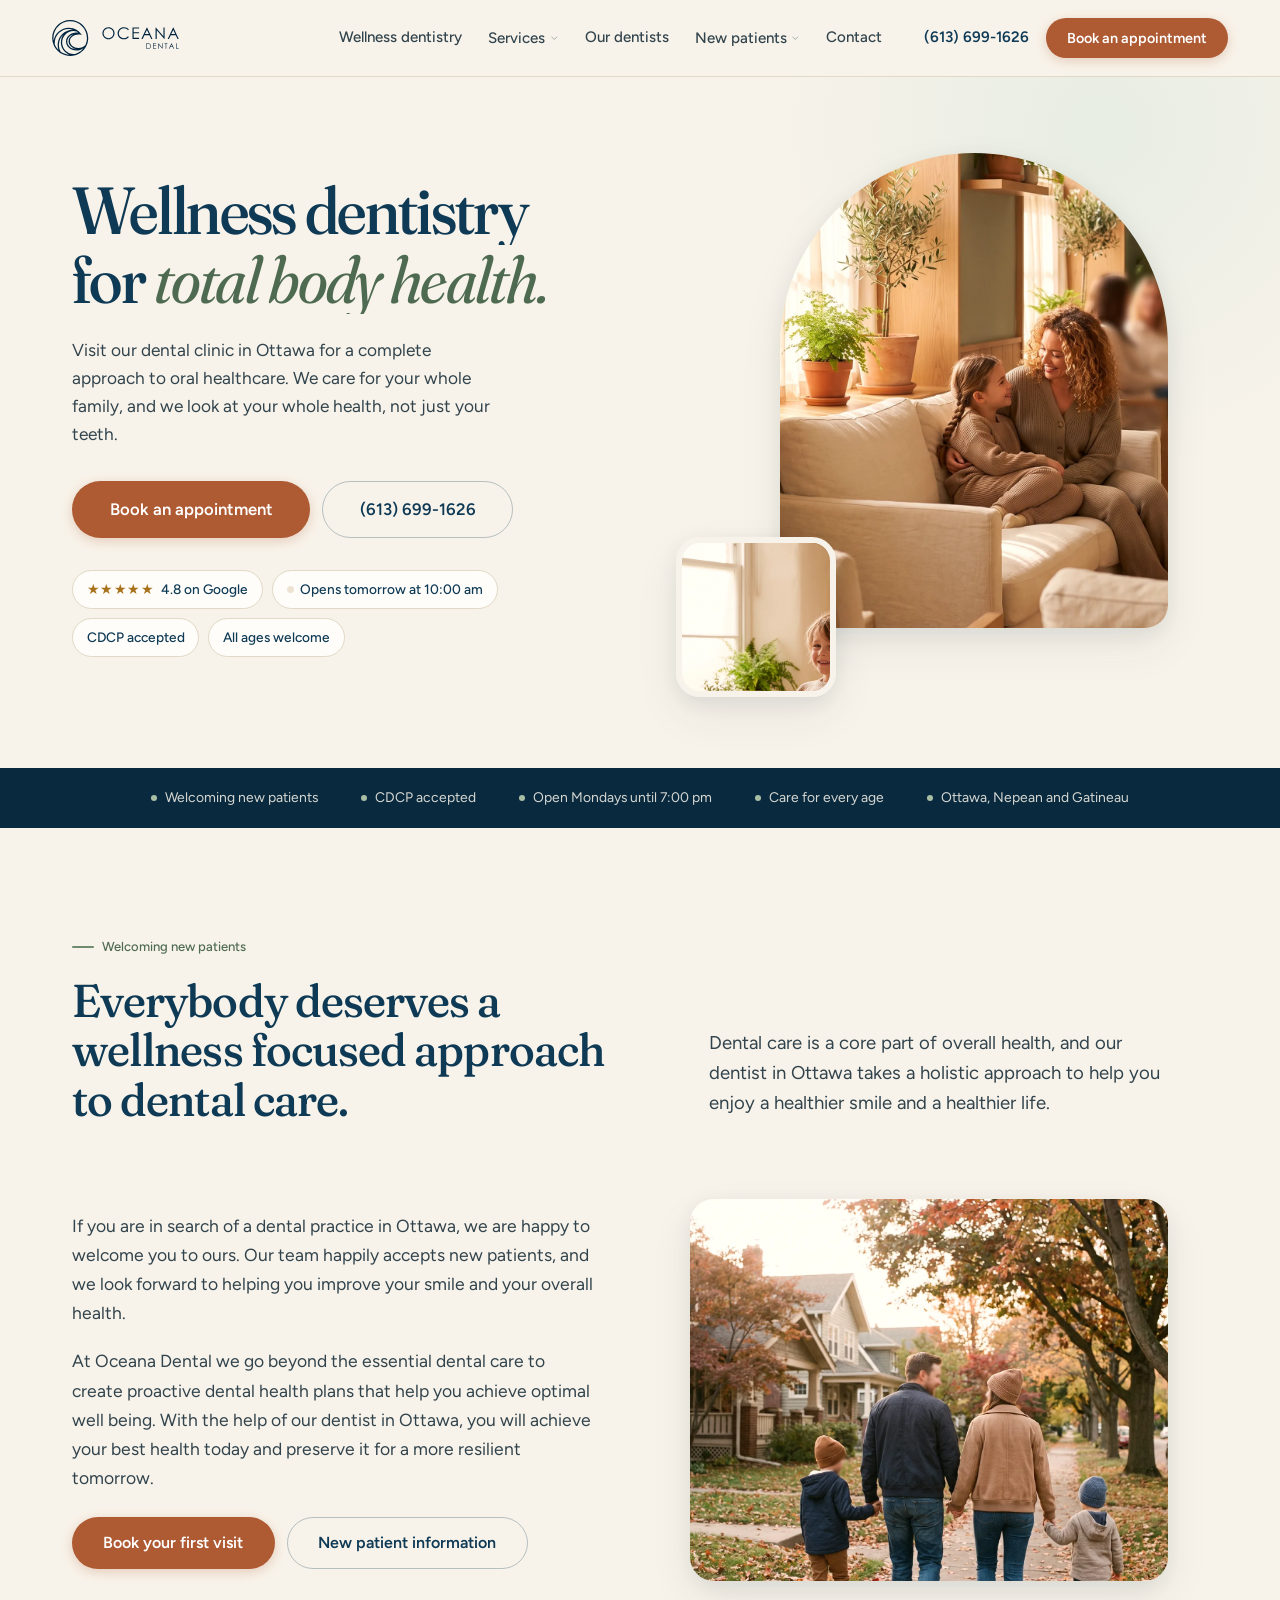
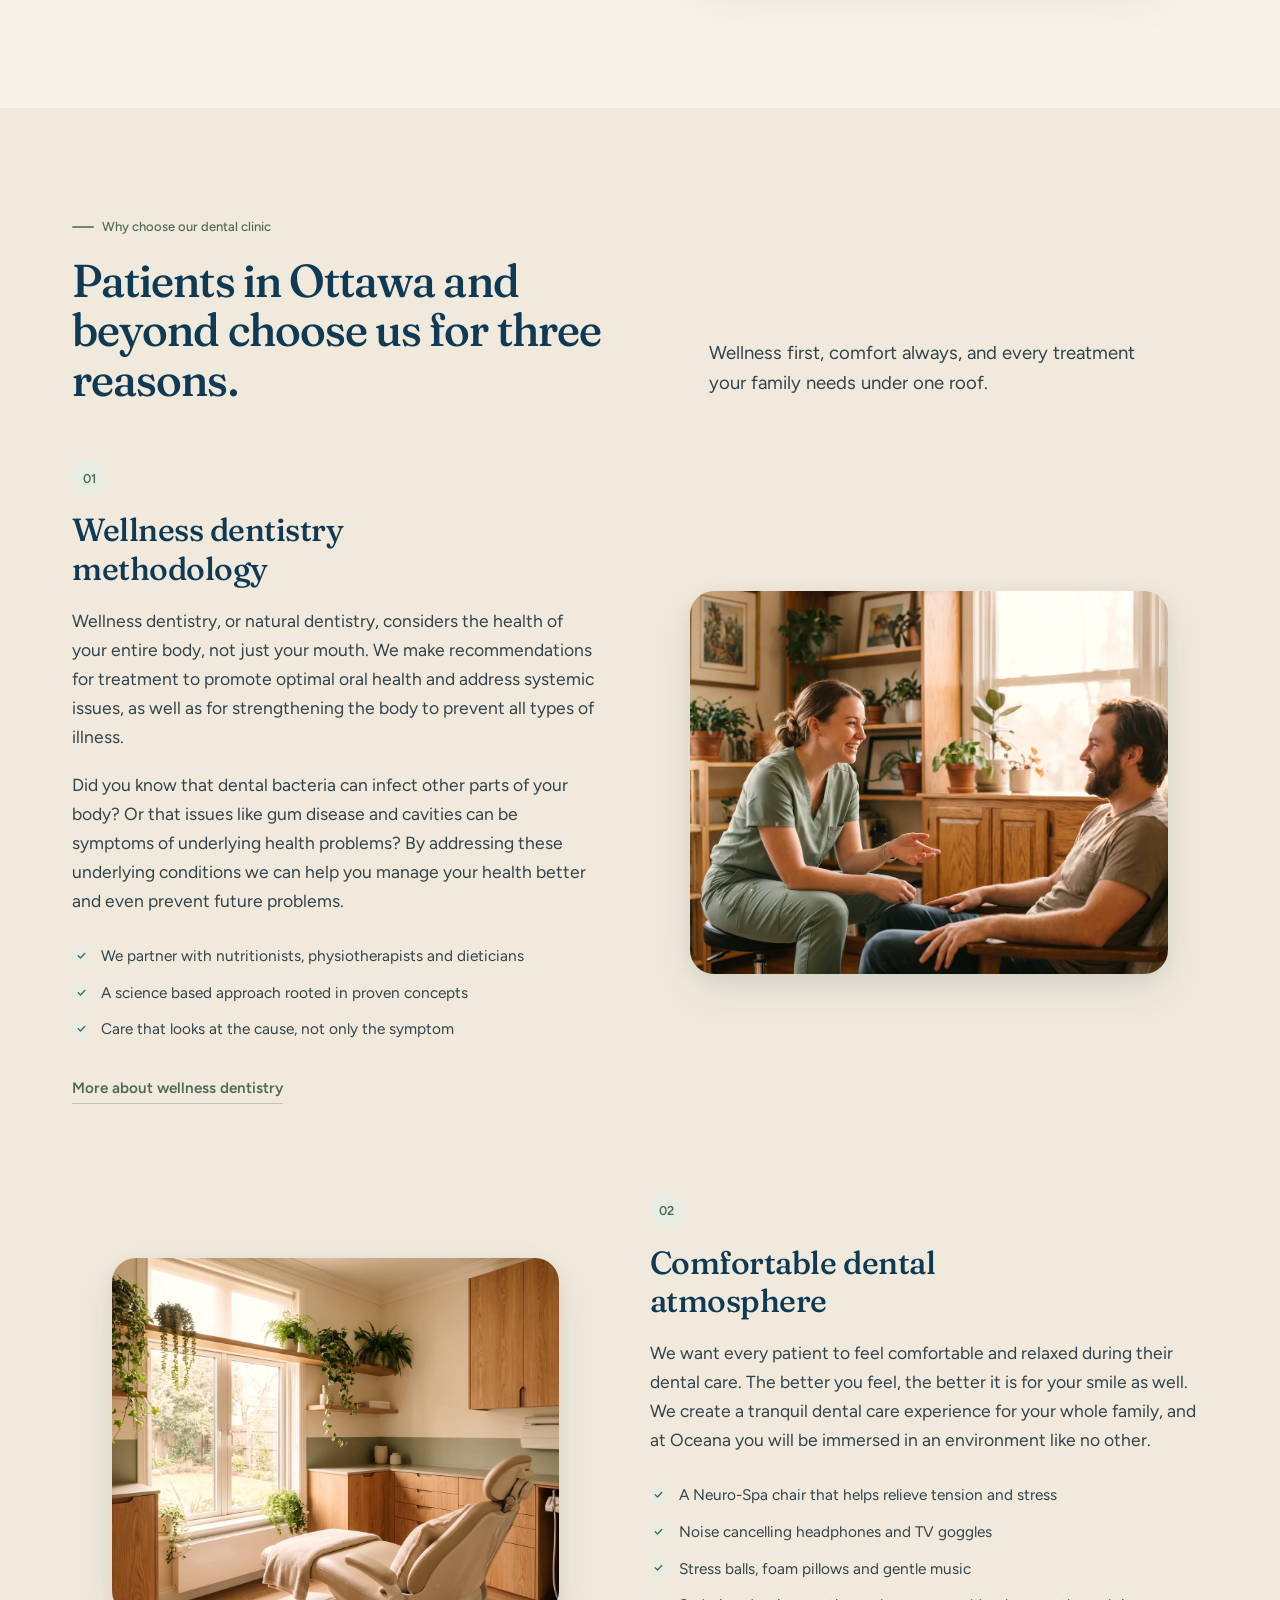
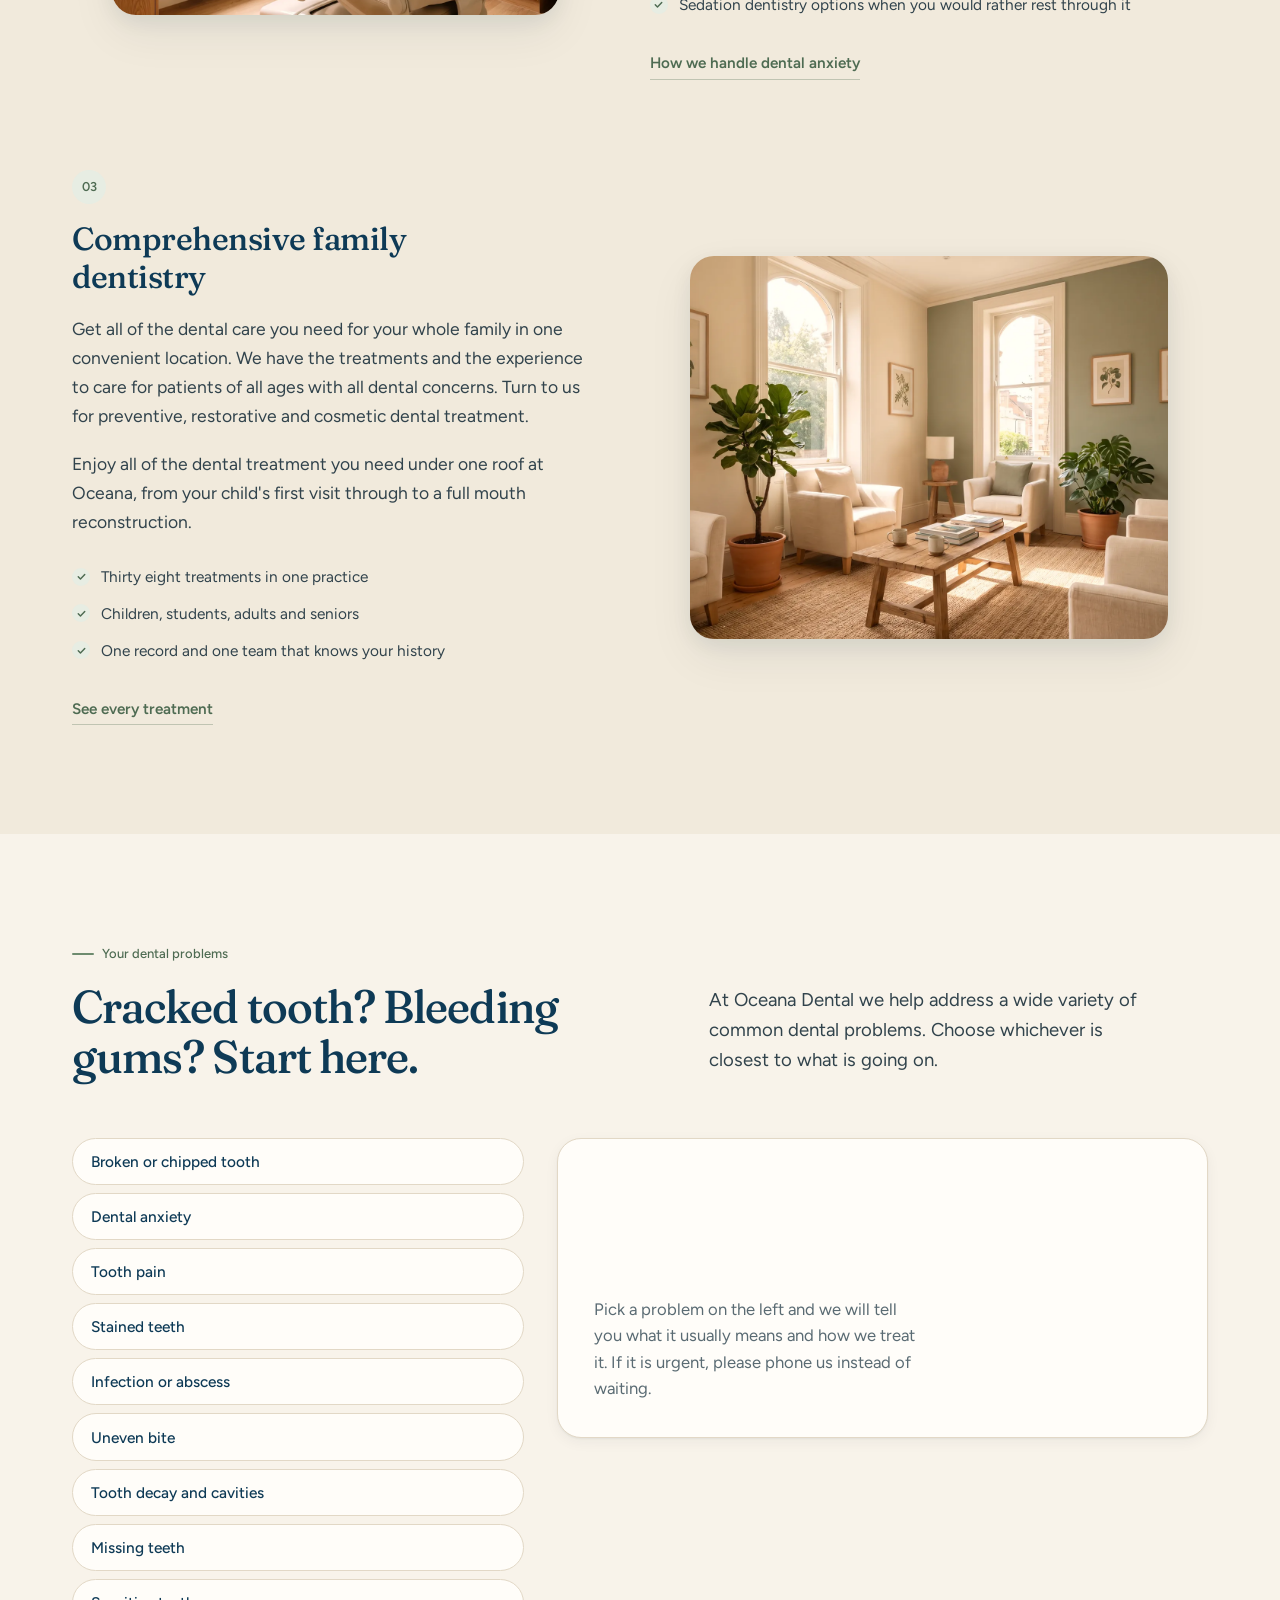
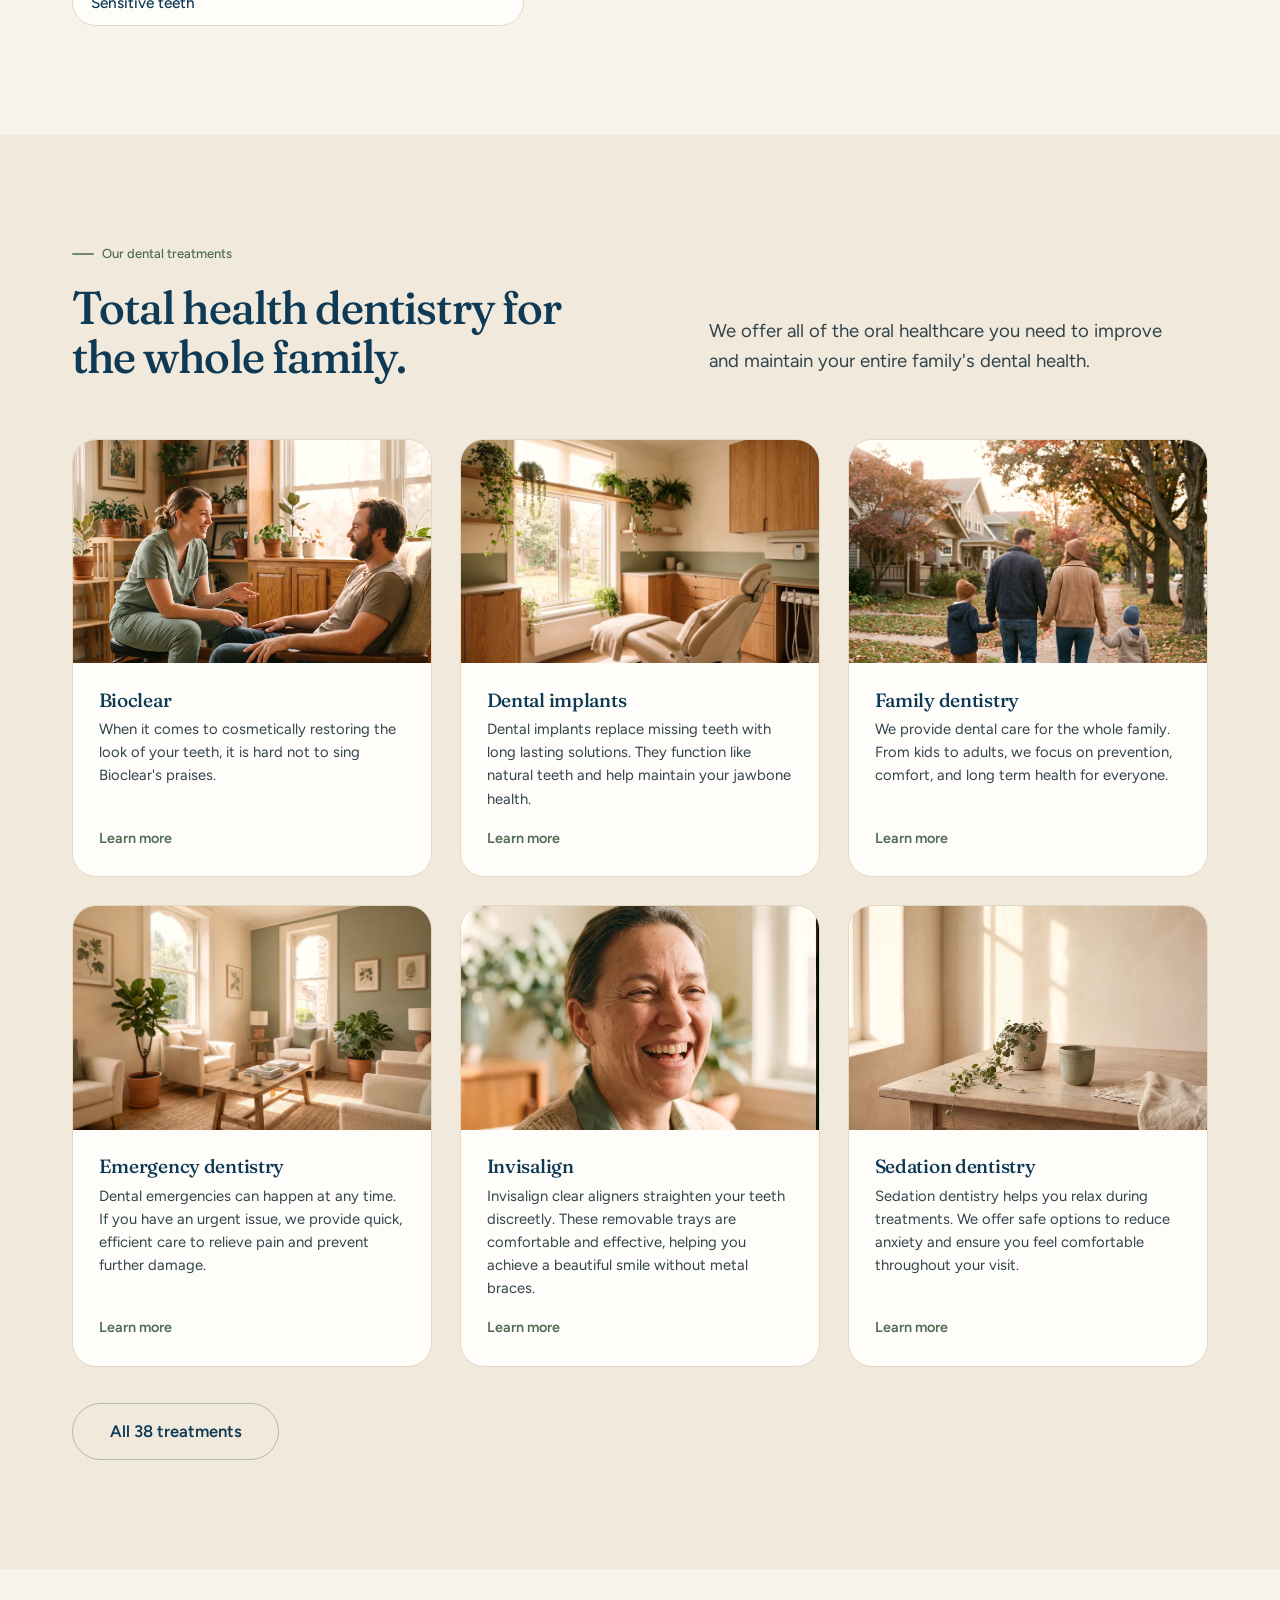
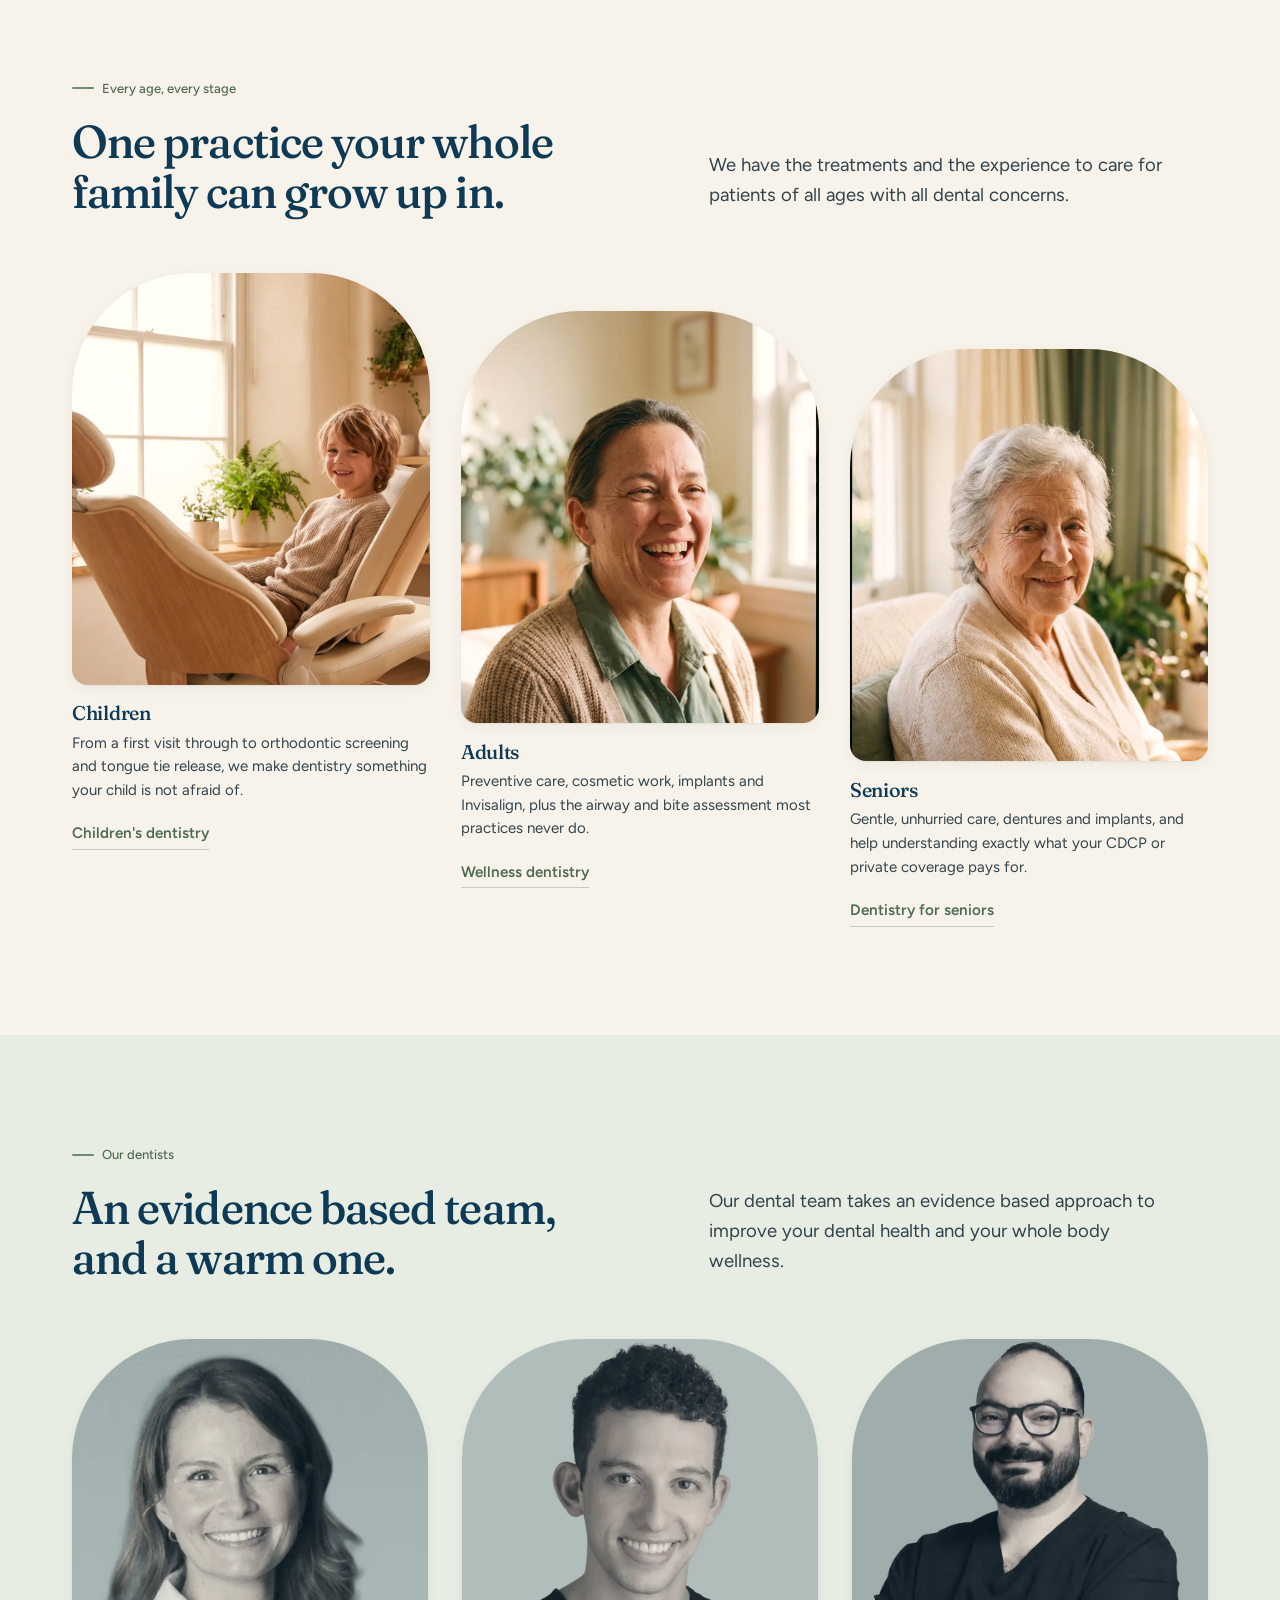
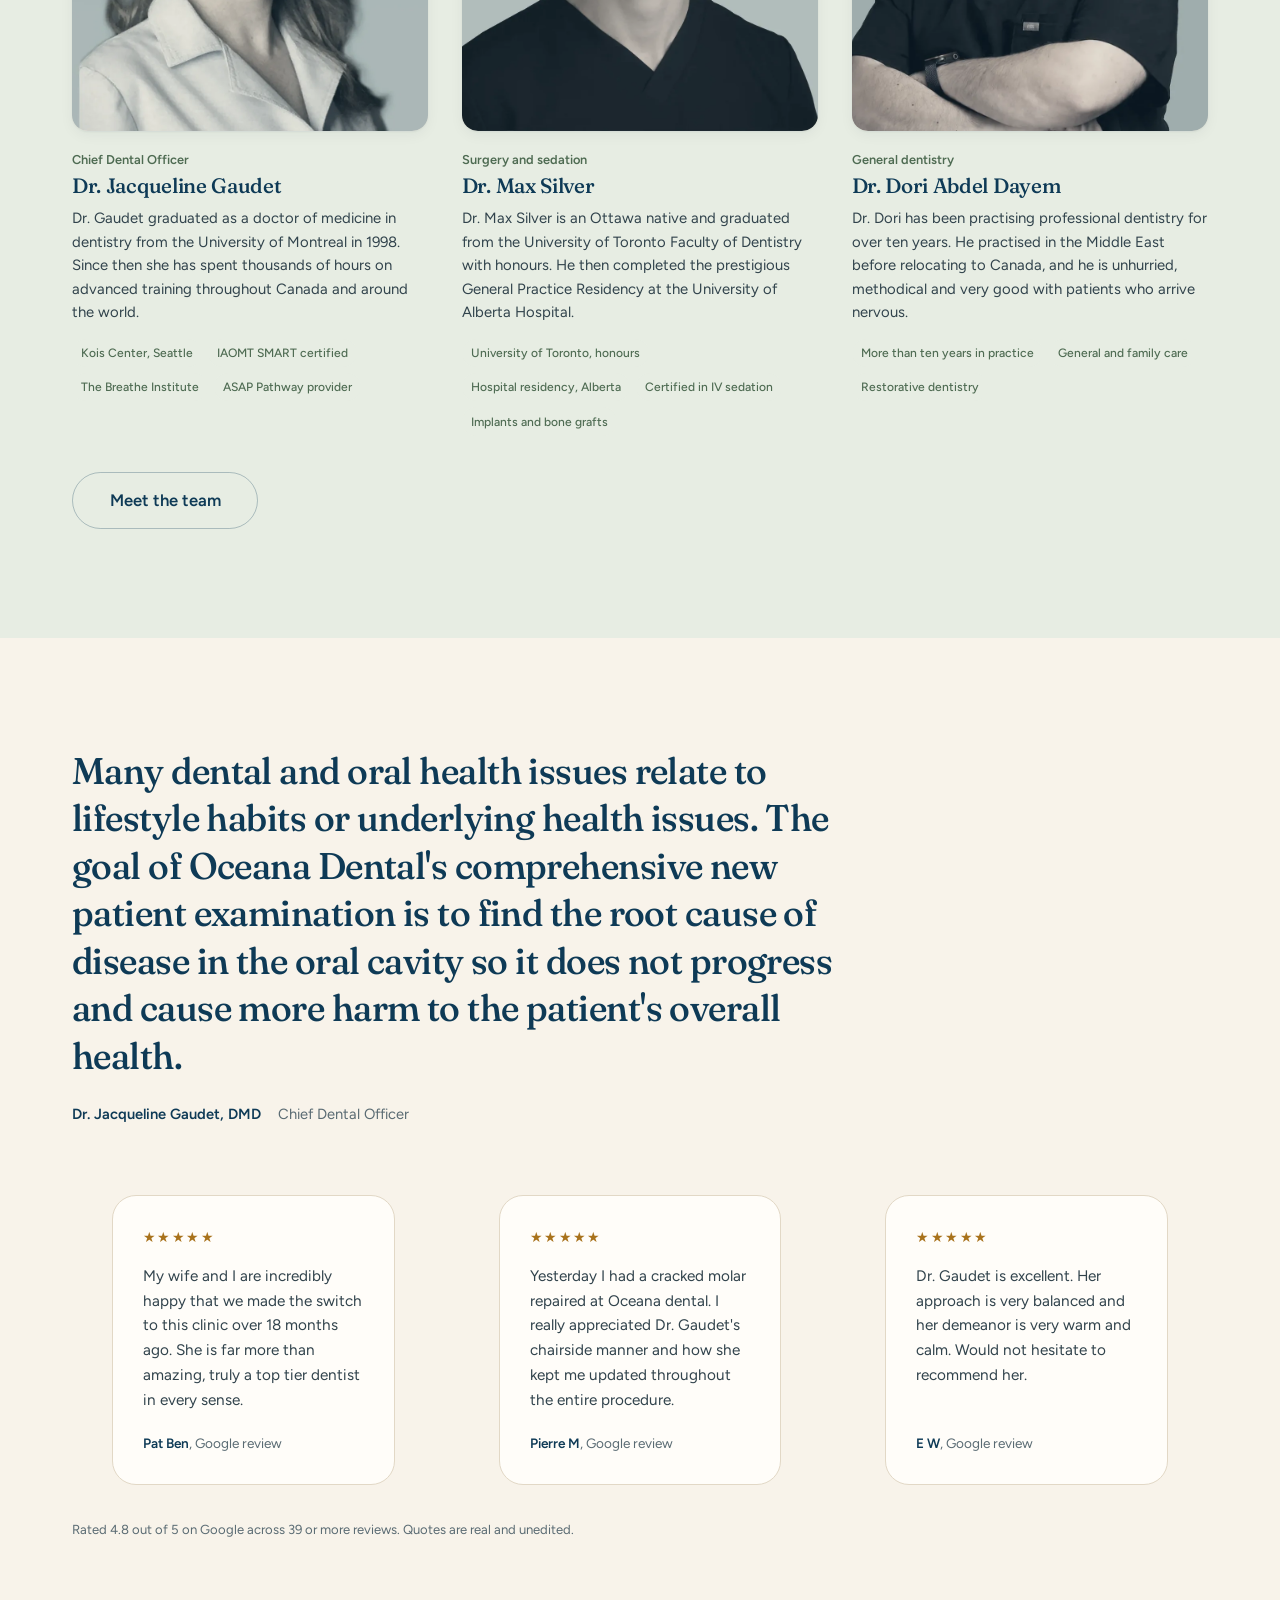
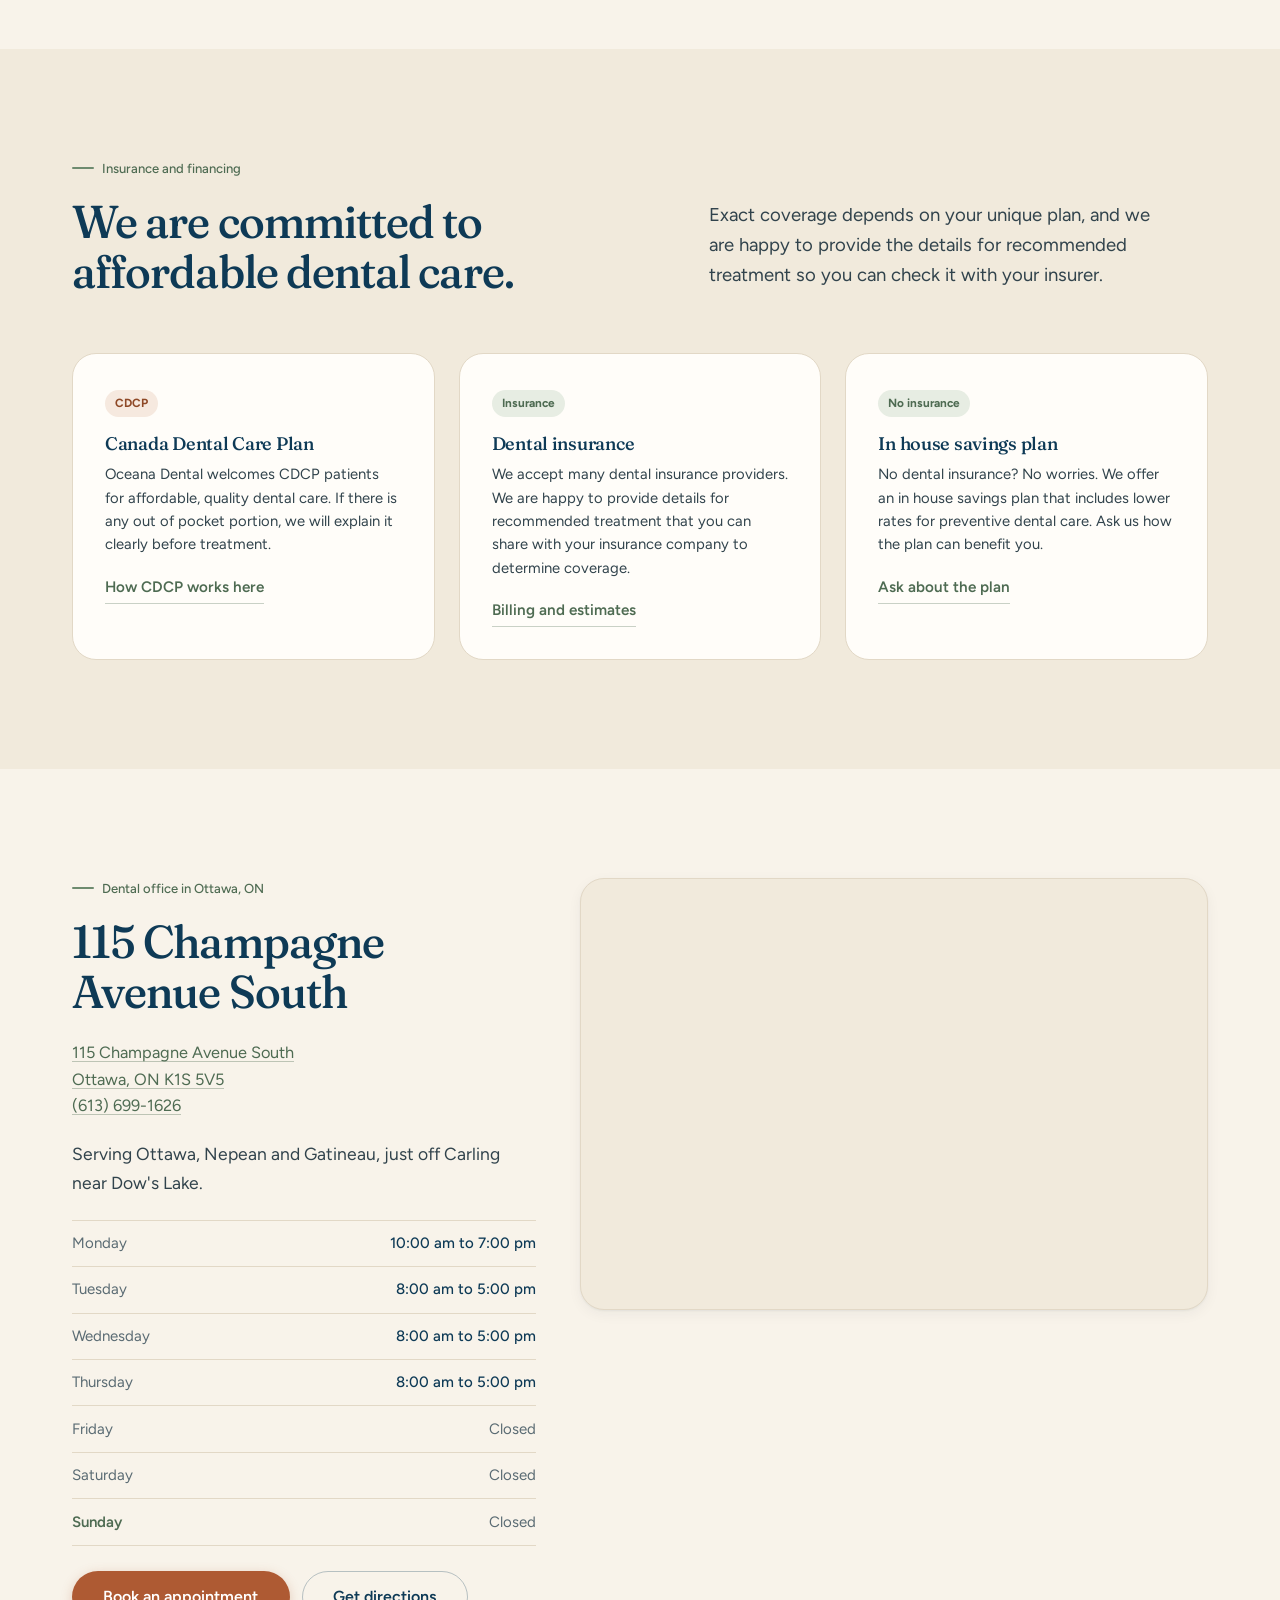
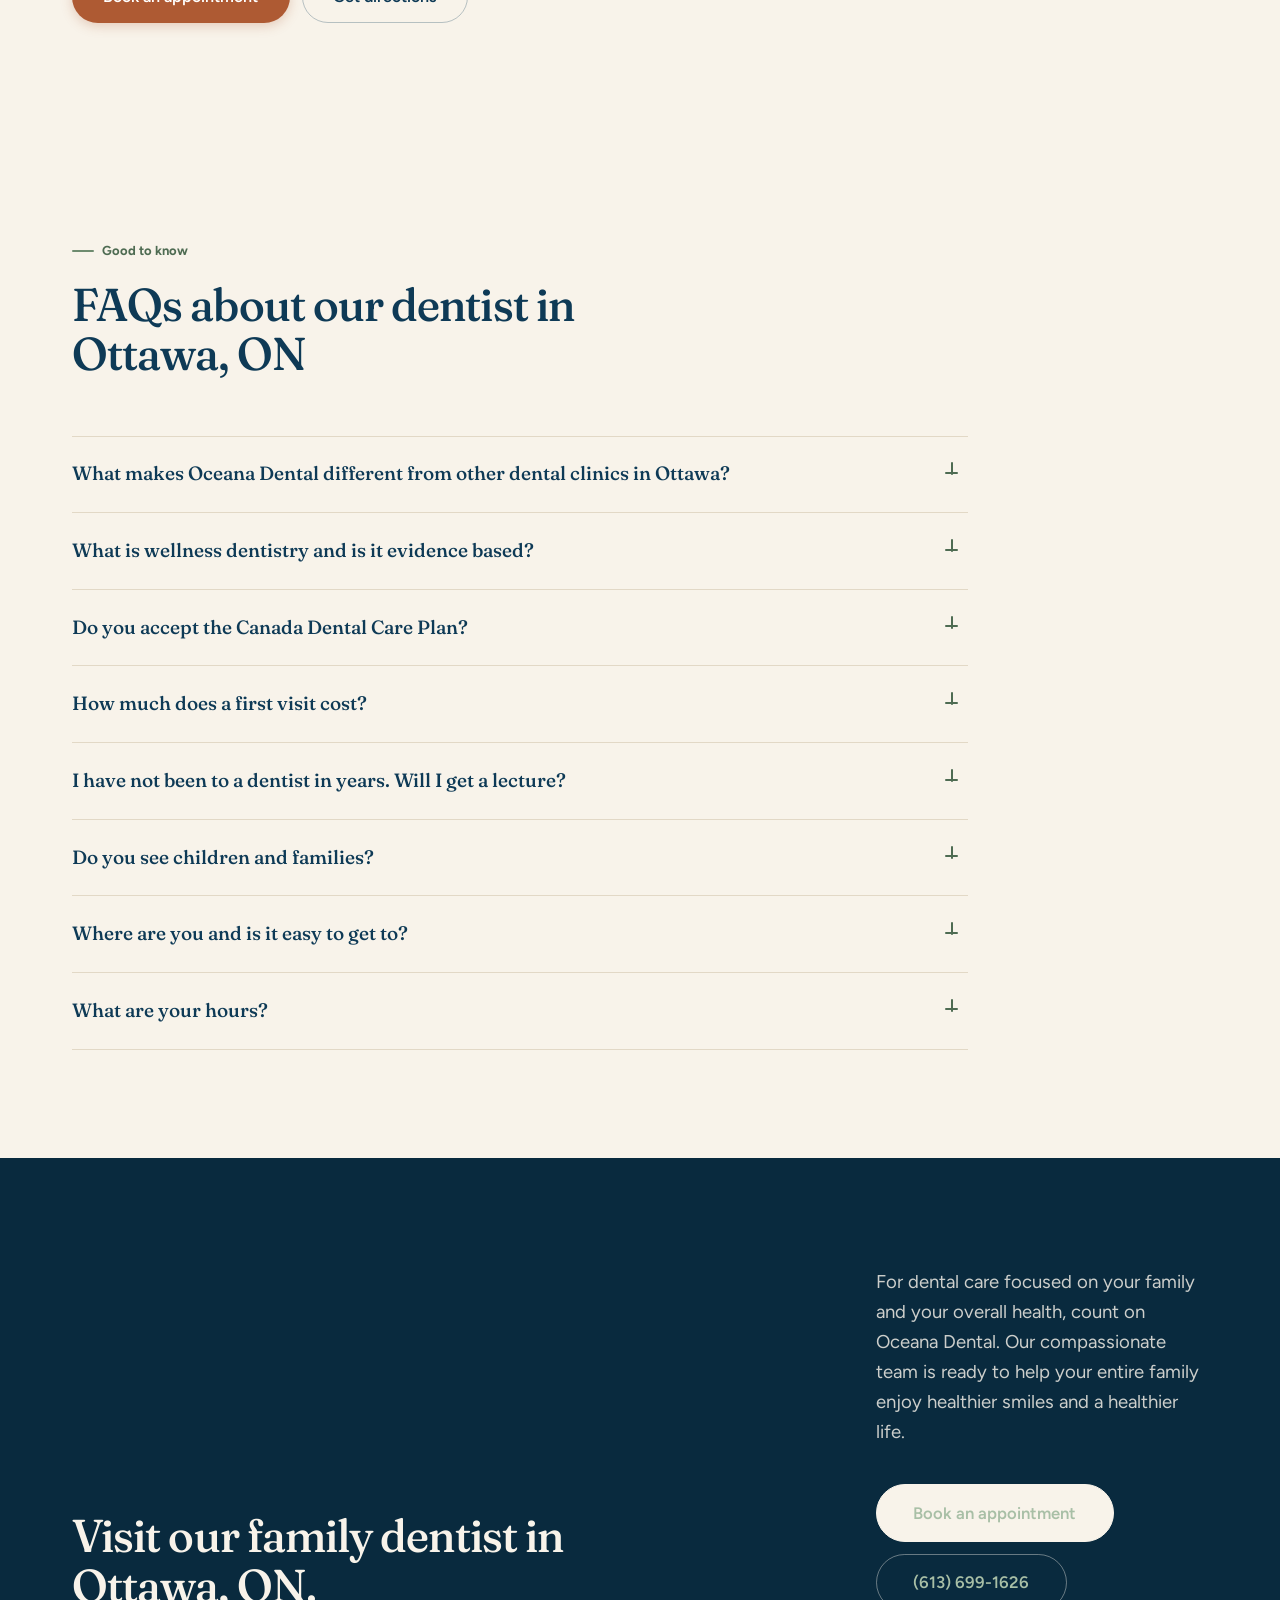
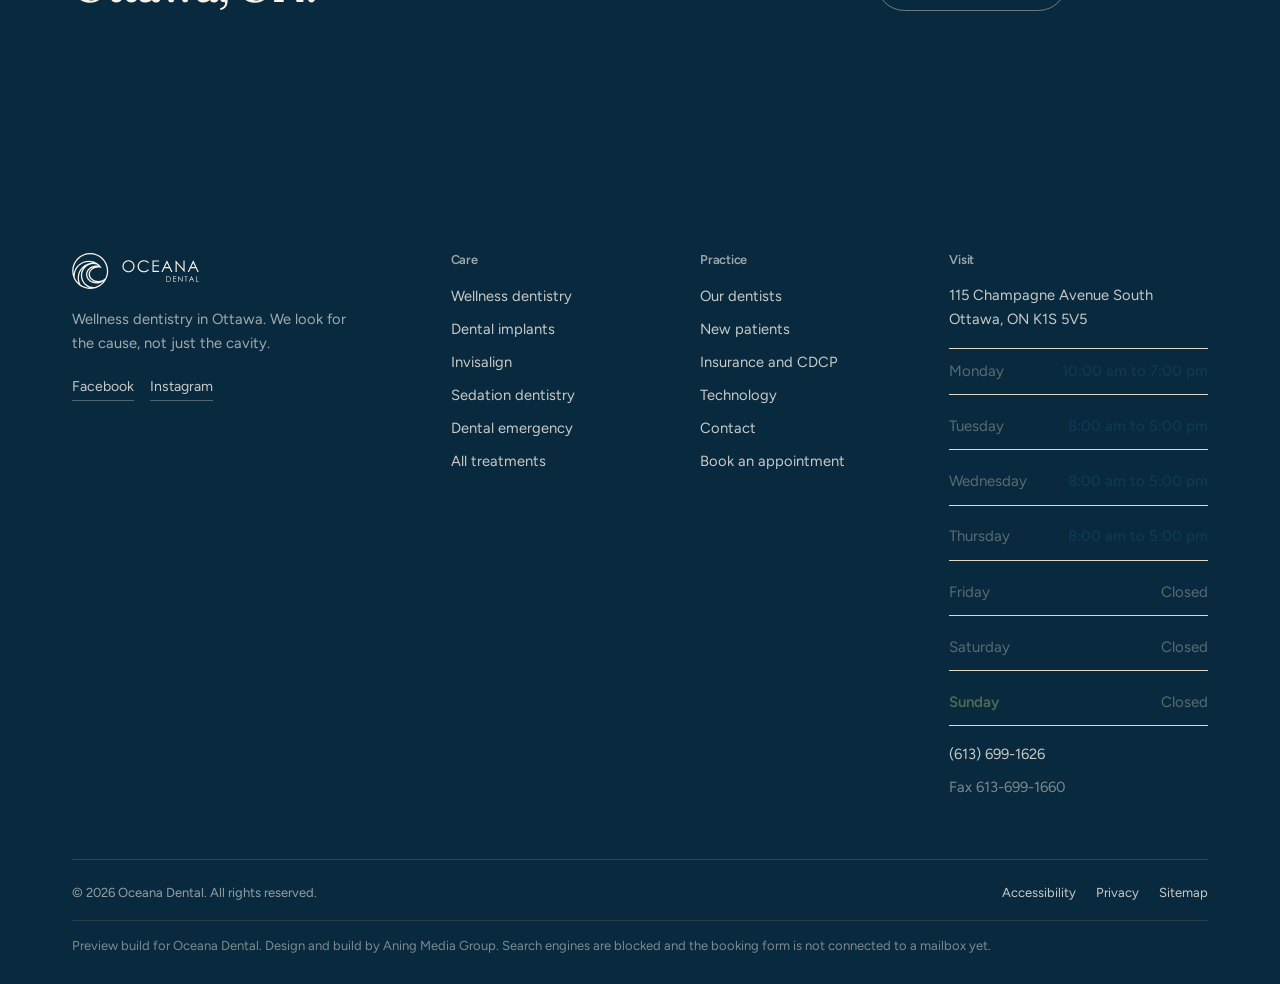
==== index.html @ 02bb8606 "Redesign: warm family wellness direction, her own copy, real world imagery" ====
<!doctype html>
<html lang="en-CA">
<head>
<meta charset="utf-8">
<meta name="viewport" content="width=device-width,initial-scale=1">
<title>Dentist in Ottawa, ON | Trusted Dental Clinic and Office | Oceana Dental</title>
<meta name="description" content="Oceana Dental is wellness dentistry for total body health. Visit our dental clinic in Ottawa for a complete approach to oral healthcare for your whole family. CDCP accepted.">
<link rel="canonical" href="https://oceanadental.ca/index.html">
<meta name="robots" content="noindex,nofollow">
<meta name="theme-color" content="#00243f">
<meta property="og:type" content="website">
<meta property="og:site_name" content="Oceana Dental">
<meta property="og:title" content="Dentist in Ottawa, ON | Trusted Dental Clinic and Office | Oceana Dental">
<meta property="og:description" content="Oceana Dental is wellness dentistry for total body health. Visit our dental clinic in Ottawa for a complete approach to oral healthcare for your whole family. CDCP accepted.">
<meta property="og:url" content="https://oceanadental.ca/index.html">
<meta property="og:locale" content="en_CA">
<meta name="twitter:card" content="summary_large_image">
<link rel="icon" href="assets/img/favicon.svg" type="image/svg+xml">
<link rel="apple-touch-icon" href="assets/img/favicon.svg">
<link rel="preconnect" href="https://fonts.googleapis.com"><link rel="preconnect" href="https://fonts.gstatic.com" crossorigin><link rel="stylesheet" href="https://fonts.googleapis.com/css2?family=Fraunces:ital,opsz,wght@0,9..144,300..700;1,9..144,300..700&family=Figtree:wght@400;500;600;700&display=swap">
<link rel="stylesheet" href="assets/css/site.css">
<link rel="preload" as="image" href="assets/img/ph/hero-family.webp" fetchpriority="high">
<script>document.documentElement.setAttribute("data-intro","");</script>
<script type="application/ld+json">{"@context":"https://schema.org","@type":"Dentist","@id":"https://oceanadental.ca/#practice","name":"Oceana Dental","url":"https://oceanadental.ca","telephone":"(613) 699-1626","faxNumber":"613-699-1660","image":"https://oceanadental.ca/assets/img/logo.svg","priceRange":"$$","address":{"@type":"PostalAddress","streetAddress":"115 Champagne Avenue South","addressLocality":"Ottawa","addressRegion":"ON","postalCode":"K1S 5V5","addressCountry":"CA"},"geo":{"@type":"GeoCoordinates","latitude":45.3982055,"longitude":-75.7109552},"hasMap":"https://maps.app.goo.gl/BRhoStTDBjFMYJ9u7","sameAs":["https://www.facebook.com/oceanadental.ca","https://www.instagram.com/oceanadental/"],"openingHoursSpecification":[{"@type":"OpeningHoursSpecification","dayOfWeek":"https://schema.org/Monday","opens":"10:00","closes":"19:00"},{"@type":"OpeningHoursSpecification","dayOfWeek":"https://schema.org/Tuesday","opens":"08:00","closes":"17:00"},{"@type":"OpeningHoursSpecification","dayOfWeek":"https://schema.org/Wednesday","opens":"08:00","closes":"17:00"},{"@type":"OpeningHoursSpecification","dayOfWeek":"https://schema.org/Thursday","opens":"08:00","closes":"17:00"}],"areaServed":[{"@type":"City","name":"Ottawa"},{"@type":"City","name":"Nepean"},{"@type":"City","name":"Gatineau"}],"aggregateRating":{"@type":"AggregateRating","ratingValue":"4.8","reviewCount":"39","bestRating":"5"},"medicalSpecialty":"Dentistry","availableService":[{"@type":"MedicalProcedure","name":"Preventive dentistry"},{"@type":"MedicalProcedure","name":"Teeth cleaning"},{"@type":"MedicalProcedure","name":"Family dentistry"},{"@type":"MedicalProcedure","name":"Children's dentistry"},{"@type":"MedicalProcedure","name":"Seniors dentistry"},{"@type":"MedicalProcedure","name":"Students dentistry"},{"@type":"MedicalProcedure","name":"Oral cancer screening"},{"@type":"MedicalProcedure","name":"Mouth guards"},{"@type":"MedicalProcedure","name":"Thumb sucking"},{"@type":"MedicalProcedure","name":"Wellness dentistry"},{"@type":"MedicalProcedure","name":"Oral bacteria & biocompatibility testing"},{"@type":"MedicalProcedure","name":"Safe mercury amalgam removal (SMART)"},{"@type":"MedicalProcedure","name":"Sleep apnea & airway"},{"@type":"MedicalProcedure","name":"Bruxism & clenching"}]}</script>
<script type="application/ld+json">{"@context":"https://schema.org","@type":"FAQPage","mainEntity":[{"@type":"Question","name":"What makes Oceana Dental different from other dental clinics in Ottawa?","acceptedAnswer":{"@type":"Answer","text":"We start every new patient with a comprehensive exam that looks past the teeth. We assess your bite, your gums, your airway and how you breathe and sleep, then we look at how those connect to the rest of your health. Most dental problems have a cause somewhere in that picture. We would rather find it than keep patching the result."}},{"@type":"Question","name":"What is wellness dentistry and is it evidence based?","acceptedAnswer":{"@type":"Answer","text":"Wellness dentistry means we treat the mouth as part of the body rather than a separate system. It is built on mainstream, published dentistry, not alternative practice. Dr. Gaudet has trained at the Kois Center in Seattle, the University of Pennsylvania, the Misch International Implant Institute and the Breathe Institute, and holds IAOMT SMART certification for safe amalgam removal. We use the same diagnostics any strong general practice uses, we simply read them in a wider context."}},{"@type":"Question","name":"Do you accept the Canada Dental Care Plan?","acceptedAnswer":{"@type":"Answer","text":"Yes. We accept CDCP patients and we will tell you exactly what your plan covers and what, if anything, is left over before any treatment starts. If you are still working out whether you qualify, call us and we will walk you through it."}},{"@type":"Question","name":"How much does a first visit cost?","acceptedAnswer":{"@type":"Answer","text":"It depends on what your exam needs and what coverage you have. We check your insurance or CDCP benefits before your appointment and give you the numbers in writing before we do anything. You will never be surprised by an invoice here."}},{"@type":"Question","name":"I have not been to a dentist in years. Will I get a lecture?","acceptedAnswer":{"@type":"Answer","text":"No. A good number of our patients come to us after a long gap, often because a previous experience went badly. We start where you are. You will get a clear picture of what is going on and a plan you can take in stages if that suits you better."}},{"@type":"Question","name":"Do you see children and families?","acceptedAnswer":{"@type":"Answer","text":"Yes, we see every age. Dr. Silver in particular is very good with nervous young patients. He is a voice actor outside the practice and is not above using a few impressions to get a child through their first visit."}},{"@type":"Question","name":"Where are you and is it easy to get to?","acceptedAnswer":{"@type":"Answer","text":"We are at 115 Champagne Avenue South in Ottawa, just off Carling near Dow's Lake, which puts us within easy reach of the Glebe, Little Italy, Hintonburg, Nepean and the Gatineau side of the river."}},{"@type":"Question","name":"What are your hours?","acceptedAnswer":{"@type":"Answer","text":"Monday 10:00 am to 7:00 pm, Tuesday to Thursday 8:00 am to 5:00 pm. We are closed Friday, Saturday and Sunday. The Monday evening block is there for people who cannot take time off during the day."}}]}</script>
</head>
<body>
<div class="guides" id="guides" aria-hidden="true"></div>
<a class="skip" href="#main">Skip to content</a>
<header class="hdr" id="hdr"><div class="hdr-in">
<a class="brand" href="index.html" aria-label="Oceana Dental, home"><svg class="lg" viewBox="0 0 211 60" width="134" height="38" role="img" aria-label="Oceana Dental"><title>Oceana Dental</title><path d="M93.7401 11.9757C96.6461 11.9757 99.0785 12.9438 101.037 14.8802C102.995 16.8165 103.974 19.2003 103.974 22.0316C103.974 24.8365 102.997 27.2161 101.043 29.1698C99.0895 31.1234 96.7078 32.1006 93.8966 32.1006C91.0509 32.1006 88.649 31.1283 86.6911 29.1829C84.7332 27.2376 83.7539 24.8842 83.7539 22.1228C83.7539 20.2819 84.1999 18.5759 85.092 17.004C85.984 15.4321 87.2001 14.2011 88.7404 13.3111C90.2807 12.4203 91.947 11.9757 93.7401 11.9757ZM93.8246 13.838C92.4048 13.838 91.0592 14.2073 89.7869 14.9459C88.5153 15.6845 87.5222 16.6796 86.8075 17.9313C86.0934 19.183 85.7361 20.5779 85.7361 22.1159C85.7361 24.3932 86.5263 26.3157 88.1074 27.8849C89.6886 29.4533 91.5938 30.2376 93.8239 30.2376C95.3136 30.2376 96.6919 29.8773 97.9593 29.1553C99.2267 28.434 100.215 27.4478 100.925 26.1961C101.635 24.9444 101.99 23.5544 101.99 22.0246C101.99 20.5039 101.635 19.1284 100.925 17.8988C100.215 16.6692 99.2156 15.6852 97.9267 14.9459C96.6378 14.208 95.2707 13.838 93.8246 13.838Z" fill="#00243f"></path><path d="M127.86 16.0136L126.347 17.1727C125.512 16.087 124.509 15.2647 123.339 14.7045C122.17 14.1444 120.885 13.8643 119.485 13.8643C117.954 13.8643 116.536 14.2315 115.232 14.9652C113.928 15.699 112.917 16.6845 112.199 17.9223C111.482 19.1595 111.123 20.5516 111.123 22.0973C111.123 24.4333 111.925 26.3828 113.53 27.9457C115.135 29.5087 117.158 30.2901 119.602 30.2901C122.29 30.2901 124.538 29.2396 126.347 27.138L127.86 28.2846C126.903 29.5004 125.709 30.4402 124.279 31.1048C122.848 31.7693 121.251 32.1013 119.485 32.1013C116.128 32.1013 113.48 30.9858 111.541 28.7535C109.915 26.869 109.102 24.5938 109.102 21.9278C109.102 19.1229 110.086 16.7633 112.056 14.8484C114.026 12.9335 116.493 11.9763 119.459 11.9763C121.251 11.9763 122.868 12.3304 124.312 13.0379C125.755 13.7453 126.938 14.737 127.86 16.0136Z" fill="#00243f"></path><path d="M133.883 12.4577H144.879V14.3332H135.801V20.3379H144.801V22.2134H135.801V29.7424H144.801V31.6179H133.883V12.4577Z" fill="#00243f"></path><path d="M158.2 12.4577L167.149 31.6186H165.077L162.059 25.3144H153.793L150.803 31.6186H148.664L157.731 12.4577H158.2ZM157.958 16.5282L154.67 23.4638H161.231L157.958 16.5282Z" fill="#00243f"></path><path d="M172.297 31.6186V12.4577H172.714L185.486 27.1456V12.4577H187.377V31.6186H186.946L174.28 17.1098V31.6186H172.297Z" fill="#00243f"></path><path d="M202.052 12.4577L211 31.6186H208.929L205.911 25.3144H197.644L194.655 31.6186H192.516L201.582 12.4577H202.052ZM201.81 16.5282L198.522 23.4638H205.082L201.81 16.5282Z" fill="#00243f"></path><path d="M156.836 47.9939V38.8619H158.732C160.1 38.8619 161.092 38.9719 161.71 39.1911C162.597 39.5016 163.291 40.0396 163.79 40.8052C164.289 41.5707 164.539 42.4836 164.539 43.5431C164.539 44.458 164.341 45.263 163.946 45.958C163.55 46.653 163.036 47.1668 162.404 47.4974C161.772 47.8286 160.886 47.9939 159.746 47.9939H156.836ZM157.712 47.1309H158.769C160.033 47.1309 160.91 47.052 161.399 46.895C162.086 46.6717 162.627 46.2699 163.021 45.689C163.415 45.1081 163.612 44.3978 163.612 43.5583C163.612 42.6772 163.399 41.9248 162.971 41.3004C162.544 40.6759 161.95 40.2478 161.187 40.0161C160.615 39.8426 159.672 39.7554 158.358 39.7554H157.711V47.1309H157.712Z" fill="#00243f"></path><path d="M168.152 38.8619H173.394V39.7561H169.067V42.6178H173.356V43.5119H169.067V47.1004H173.356V47.9939H168.152V38.8619Z" fill="#00243f"></path><path d="M176.809 47.9939V38.8619H177.007L183.094 45.8618V38.8619H183.995V47.9939H183.79L177.754 41.0784V47.9939H176.809Z" fill="#00243f"></path><path d="M187.148 39.7554V38.8612H192.159V39.7554H190.12V47.9939H189.187V39.7554H187.148Z" fill="#00243f"></path><path d="M199.049 38.8619L203.314 47.9939H202.327L200.889 44.9891H196.949L195.523 47.9939H194.504L198.825 38.8619H199.049ZM198.934 40.8017L197.366 44.1074H200.493L198.934 40.8017Z" fill="#00243f"></path><path d="M206.562 38.8619H207.477V47.1122H210.996V47.9939H206.562V38.8619Z" fill="#00243f"></path><path d="M30.0474 0C13.4776 0 8.54913e-05 13.457 8.54913e-05 29.9969C-0.00961053 34.0335 0.805548 38.0293 2.39639 41.7395C4.60016 46.8833 8.19322 51.3134 12.7732 54.536C13.4589 55.0243 14.2158 55.5001 15.0081 55.9648C22.152 60.0975 30.6866 61.1072 38.6 58.7566C40.2594 58.269 41.871 57.6335 43.4161 56.8576C44.6842 56.231 45.9031 55.5111 47.0639 54.7034C50.72 52.1882 53.7763 48.9005 56.0168 45.0735C56.4102 44.3888 56.7793 43.7042 57.1069 43.0258C57.7821 41.6226 58.3501 40.1704 58.8058 38.6814C59.0627 37.8481 59.283 36.9788 59.4616 36.1102C59.6403 35.2409 59.7899 34.3371 59.891 33.4201C60.0233 32.2839 60.0884 31.1414 60.0877 29.9976C60.0884 13.457 46.6116 0 30.0474 0ZM4.47064 41.1033C4.35637 40.1731 4.30096 39.2368 4.30373 38.2997C4.30373 25.4561 14.7706 15.0109 27.6337 15.0109C29.9954 15.0047 32.3432 15.3615 34.5962 16.0697C20.5473 16.0697 9.12058 27.4852 9.12058 41.5134C9.11227 44.3584 9.59015 47.1848 10.5327 49.8694C7.96675 47.3632 5.90912 44.3868 4.47064 41.1033ZM14.2879 52.9648C8.83108 43.3066 10.9504 31.1463 19.354 23.8967C16.1917 27.7237 14.4693 32.5349 14.4846 37.4961C14.4846 46.8349 20.564 54.9648 29.1588 57.8334C23.8364 57.6729 18.6725 55.9828 14.2879 52.9648ZM48.6201 50.7505C47.7101 51.5658 46.7467 52.3196 45.7355 53.0063L45.6877 53.0423C43.3669 54.6252 40.8155 55.8417 38.1241 56.6487C37.4025 56.7331 36.676 56.7753 35.9488 56.7739C25.3032 56.7739 16.6426 48.1267 16.6426 37.4961C16.6426 27.194 25.029 18.5517 35.3109 18.2301C37.149 18.2861 38.9732 18.56 40.7469 19.0454C41.6791 19.681 42.5635 20.3829 43.3939 21.1464C42.3495 20.9742 41.2934 20.8884 40.2351 20.8898C30.7697 20.8898 23.0683 27.6152 23.0683 35.8882C23.0683 44.1613 30.7697 50.8929 40.2351 50.8929C43.6384 50.8929 46.9288 50.0236 49.7421 48.375C50.3058 48.0548 50.8474 47.6972 51.3634 47.3037C51.4818 47.2256 51.5954 47.1398 51.7034 47.0472C51.9064 46.958 52.1031 46.8625 52.2997 46.7616C51.2055 48.209 49.9734 49.5444 48.6201 50.7505ZM35.8532 23.5986C30.7503 25.8897 27.3588 30.324 27.3588 35.3537C27.3588 42.2284 33.7132 47.9116 41.8668 48.6675C41.3301 48.7152 40.7878 48.7394 40.2337 48.7394C31.9603 48.7394 25.2243 42.9781 25.2243 35.8896C25.225 30.1096 29.7073 25.2113 35.8532 23.5986ZM57.9248 30.6573V30.6746C57.9013 31.6089 57.8299 32.5439 57.7164 33.4484L57.7046 33.5556V33.5612C57.609 34.3454 57.474 35.1241 57.2987 35.8945C57.0432 37.1033 56.7031 38.2928 56.28 39.4539L56.2024 39.5369V39.6621C55.9406 40.382 55.6359 41.0963 55.2785 41.846C55.0991 42.0548 54.8969 42.263 54.6704 42.4829C54.4758 42.6759 54.2708 42.8591 54.0561 43.0306C53.2202 43.7409 52.3018 44.3487 51.3204 44.8397C51.1002 44.9469 50.8862 45.0534 50.6473 45.1551C50.4623 45.2443 50.2657 45.3211 50.0572 45.411C48.039 46.2028 45.8893 46.6046 43.7208 46.5949C35.9072 46.5949 29.5529 41.5542 29.5529 35.3523C29.5529 29.1567 35.9072 24.1152 43.7208 24.1152C44.6468 24.1138 45.5721 24.1851 46.487 24.3296C46.6719 24.3593 46.8506 24.3891 47.0286 24.4243C47.3506 24.4838 47.6664 24.5557 47.9767 24.6332L49.3715 24.9783L48.5612 23.7999C48.2627 23.3711 47.9414 22.9368 47.5896 22.5018C47.5591 22.4555 47.5251 22.4119 47.4877 22.3711C46.595 21.2563 45.606 20.2225 44.5311 19.2819C44.3587 19.1215 44.1793 18.9666 44.0006 18.8179C43.2651 18.1997 42.4957 17.6236 41.6951 17.0925C41.5046 16.9673 41.3134 16.8421 41.1285 16.7294C37.086 14.1942 32.4077 12.8512 27.6337 12.856C15.0691 12.856 4.45333 22.1643 2.48088 34.2347C2.26549 32.8323 2.15814 31.416 2.15884 29.9969C2.15884 14.6471 14.6702 2.15419 30.0481 2.15419C45.4204 2.15419 57.9317 14.6471 57.9317 29.9969C57.9304 30.223 57.9304 30.4367 57.9248 30.6573Z" fill="#00243f"></path></svg></a>
<nav class="nav" aria-label="Main">
<a href="wellness-dentistry.html">Wellness dentistry</a>
<div class="dd"><button type="button" aria-expanded="false" aria-controls="dd-svc">Services <svg class="car" viewBox="0 0 20 20" width="12" height="12" aria-hidden="true" focusable="false"><path d="M4 7l6 6 6-6" stroke="currentColor" stroke-width="1.9" fill="none" stroke-linecap="round" stroke-linejoin="round"/></svg></button>
<div class="dd-p wide" id="dd-svc"><a href="wellness-dentistry.html">Wellness dentistry<span>Root cause care for your whole body</span></a><a href="dental-implants.html">Dental implants<span>Replace a missing tooth for good</span></a><a href="invisalign.html">Invisalign<span>Straighten teeth without brackets</span></a><a href="emergency-dentist.html">Emergency dentistry<span>In pain today? Start here</span></a><a href="sedation-dentistry.html">Sedation dentistry<span>IV sedation with Dr. Silver</span></a><a href="services.html#family-dentist">Family dentistry<span>Care for every age, one roof</span></a><div class="dd-all"><a href="services.html"><strong>All 38 services</strong><span>The full list, grouped by what you need</span></a></div></div></div>
<a href="dentists.html">Our dentists</a>
<div class="dd"><button type="button" aria-expanded="false" aria-controls="dd-np">New patients <svg class="car" viewBox="0 0 20 20" width="12" height="12" aria-hidden="true" focusable="false"><path d="M4 7l6 6 6-6" stroke="currentColor" stroke-width="1.9" fill="none" stroke-linecap="round" stroke-linejoin="round"/></svg></button>
<div class="dd-p" id="dd-np"><a href="new-patients.html#first-visit">Your first visit<span>What the comprehensive exam covers</span></a><a href="new-patients.html#insurance">Insurance and CDCP<span>Direct billing, CDCP, no insurance</span></a><a href="new-patients.html#technology">Our technology<span>iTero, AIRFLOW, lasers, digital X-ray</span></a><a href="new-patients.html#comfort">Comfort and anxiety<span>How we make the chair easier</span></a><div class="dd-all"><a href="new-patients.html"><strong>New patient guide</strong><span>Everything before your first visit</span></a></div></div></div>
<a href="contact.html">Contact</a>
</nav>
<div class="hdr-cta">
<a class="hdr-tel" href="tel:+16136991626">(613) 699-1626</a>
<a class="btn btn-a btn-sm" href="book.html">Book an appointment</a>
</div>
<button class="burger" id="burger" aria-expanded="false" aria-controls="drawer" aria-label="Menu">
<i></i><i></i><i></i></button>
</div></header>
<div class="drawer" id="drawer" hidden>
<a href="index.html">Home</a>
<a href="wellness-dentistry.html">Wellness dentistry</a>
<details><summary>Services</summary><div class="sub"><a href="wellness-dentistry.html">Wellness dentistry</a><a href="dental-implants.html">Dental implants</a><a href="invisalign.html">Invisalign</a><a href="emergency-dentist.html">Emergency dentistry</a><a href="sedation-dentistry.html">Sedation dentistry</a><a href="services.html#family-dentist">Family dentistry</a><a href="services.html">All 38 services</a></div></details>
<a href="dentists.html">Our dentists</a>
<details><summary>New patients</summary><div class="sub"><a href="new-patients.html#first-visit">Your first visit</a><a href="new-patients.html#insurance">Insurance and CDCP</a><a href="new-patients.html#technology">Our technology</a><a href="new-patients.html#comfort">Comfort and anxiety</a><a href="new-patients.html">New patient guide</a></div></details>
<a href="emergency-dentist.html">Dental emergency</a>
<a href="contact.html">Contact</a>
<div class="btns">
<a class="btn btn-a btn-lg" href="book.html"><svg viewBox="0 0 20 20" width="20" height="20" aria-hidden="true" focusable="false"><rect x="2.5" y="4" width="15" height="14" rx="2.4" stroke="currentColor" stroke-width="1.5" fill="none"/><path d="M2.5 8h15M6.5 2v3.4M13.5 2v3.4" stroke="currentColor" stroke-width="1.5" stroke-linecap="round"/><circle cx="7" cy="12" r="1.1" fill="currentColor"/><circle cx="10" cy="12" r="1.1" fill="currentColor"/><circle cx="13" cy="12" r="1.1" fill="currentColor"/></svg> Book an appointment</a>
<a class="btn btn-b btn-lg" href="tel:+16136991626"><svg viewBox="0 0 20 20" width="20" height="20" aria-hidden="true" focusable="false"><path d="M2.5 4.6c0-1.2 1-2.1 2.1-2.1h1.9c.9 0 1.7.6 1.9 1.5l.6 2.3c.2.7-.1 1.5-.7 1.9l-1.1.8a11.7 11.7 0 0 0 5.3 5.3l.8-1.1c.4-.6 1.2-.9 1.9-.7l2.3.6c.9.2 1.5 1 1.5 1.9v1.9c0 1.2-1 2.1-2.1 2.1h-.9C8.2 19 1 11.8 1 5.5v-.9Z" fill="currentColor"/></svg> (613) 699-1626</a>
</div></div>
<main id="main">

<section class="hero"><div class="wrap"><div class="hero-g">
<div>
<h1><span class="mask"><span>Wellness dentistry</span></span><span class="mask"><span>for <span class="em">total body health.</span></span></span></h1>
<p class="hero-sub fade">Visit our dental clinic in Ottawa for a complete approach to oral
healthcare. We care for your whole family, and we look at your whole health, not just your teeth.</p>
<div class="btns fade">
<a class="btn btn-a btn-lg" href="book.html">Book an appointment</a>
<a class="btn btn-b btn-lg" href="tel:+16136991626">(613) 699-1626</a>
</div>
<div class="facts fade">
<span class="fact"><span class="st">&#9733;&#9733;&#9733;&#9733;&#9733;</span> 4.8 on Google</span>
<span class="fact" id="openchip"><span class="dot"></span><span class="txt">Checking hours</span></span>
<span class="fact">CDCP accepted</span>
<span class="fact">All ages welcome</span>
</div>
</div>
<div class="hero-pic">
<figure class="arch"><img src="assets/img/ph/hero-family.webp" width="1000" height="1420"
 fetchpriority="high" alt="A parent and child sitting together in the waiting room at Oceana Dental in Ottawa"></figure>
<div class="hero-inset"><img src="assets/img/ph/child.webp" width="800" height="1400" loading="lazy"
 alt="A young patient relaxed in the dental chair"></div>
</div>
</div></div></section>

<div class="strip"><div class="wrap"><div class="strip-in">
<span>Welcoming new patients</span><span>CDCP accepted</span><span>Open Mondays until 7:00 pm</span><span>Care for every age</span><span>Ottawa, Nepean and Gatineau</span>
</div></div></div>

<section class="sec"><div class="wrap">
<div class="split">
<div><p class="lab">Welcoming new patients</p>
<h2>Everybody deserves a wellness focused approach to dental care.</h2></div>
<div><p class="lede">Dental care is a core part of overall health, and our dentist in Ottawa takes
a holistic approach to help you enjoy a healthier smile and a healthier life.</p></div></div>
<div class="pillar">
<div class="pillar-t">
<p>If you are in search of a dental practice in Ottawa, we are happy to welcome you to ours. Our
team happily accepts new patients, and we look forward to helping you improve your smile and your
overall health.</p>
<p>At Oceana Dental we go beyond the essential dental care to create proactive dental health plans
that help you achieve optimal well being. With the help of our dentist in Ottawa, you will achieve
your best health today and preserve it for a more resilient tomorrow.</p>
<div class="btns" style="margin-top:1.6rem">
<a class="btn btn-a" href="book.html">Book your first visit</a>
<a class="btn btn-b" href="new-patients.html">New patient information</a></div>
</div>
<figure class="pillar-v"><img src="assets/img/ph/family-walk.webp" width="1600" height="1073"
 loading="lazy" alt="A family walking together on a tree lined Ottawa street"></figure>
</div>
</div></section>

<section class="sec warm"><div class="wrap">
<div class="split"><div><p class="lab">Why choose our dental clinic</p>
<h2>Patients in Ottawa and beyond choose us for three reasons.</h2></div>
<div><p class="lede">Wellness first, comfort always, and every treatment your family needs under
one roof.</p></div></div>

<div class="pillar">
<div class="pillar-t"><span class="pillar-n">01</span>
<h3>Wellness dentistry methodology</h3>
<p>Wellness dentistry, or natural dentistry, considers the health of your entire body, not just
your mouth. We make recommendations for treatment to promote optimal oral health and address
systemic issues, as well as for strengthening the body to prevent all types of illness.</p>
<p>Did you know that dental bacteria can infect other parts of your body? Or that issues like gum
disease and cavities can be symptoms of underlying health problems? By addressing these underlying
conditions we can help you manage your health better and even prevent future problems.</p>
<ul class="flist">
<li>We partner with nutritionists, physiotherapists and dieticians</li>
<li>A science based approach rooted in proven concepts</li>
<li>Care that looks at the cause, not only the symptom</li>
</ul>
<p style="margin-top:1.5rem"><a class="lnk" href="wellness-dentistry.html">More about wellness dentistry</a></p>
</div>
<figure class="pillar-v"><img src="assets/img/ph/talking.webp" width="1400" height="939"
 loading="lazy" alt="A hygienist talking with a patient in a bright treatment room"></figure>
</div>

<div class="pillar flip">
<div class="pillar-t"><span class="pillar-n">02</span>
<h3>Comfortable dental atmosphere</h3>
<p>We want every patient to feel comfortable and relaxed during their dental care. The better you
feel, the better it is for your smile as well. We create a tranquil dental care experience for your
whole family, and at Oceana you will be immersed in an environment like no other.</p>
<ul class="flist">
<li>A Neuro-Spa chair that helps relieve tension and stress</li>
<li>Noise cancelling headphones and TV goggles</li>
<li>Stress balls, foam pillows and gentle music</li>
<li>Sedation dentistry options when you would rather rest through it</li>
</ul>
<p style="margin-top:1.5rem"><a class="lnk" href="sedation-dentistry.html">How we handle dental anxiety</a></p>
</div>
<figure class="pillar-v"><img src="assets/img/ph/operatory.webp" width="1500" height="1006"
 loading="lazy" alt="A calm treatment room with daylight and plants at Oceana Dental"></figure>
</div>

<div class="pillar">
<div class="pillar-t"><span class="pillar-n">03</span>
<h3>Comprehensive family dentistry</h3>
<p>Get all of the dental care you need for your whole family in one convenient location. We have
the treatments and the experience to care for patients of all ages with all dental concerns. Turn
to us for preventive, restorative and cosmetic dental treatment.</p>
<p>Enjoy all of the dental treatment you need under one roof at Oceana, from your child's first
visit through to a full mouth reconstruction.</p>
<ul class="flist">
<li>Thirty eight treatments in one practice</li>
<li>Children, students, adults and seniors</li>
<li>One record and one team that knows your history</li>
</ul>
<p style="margin-top:1.5rem"><a class="lnk" href="services.html">See every treatment</a></p>
</div>
<figure class="pillar-v"><img src="assets/img/ph/reception.webp" width="1500" height="1006"
 loading="lazy" alt="The waiting area at Oceana Dental in Ottawa"></figure>
</div>
</div></section>

<section class="sec" id="problems"><div class="wrap">
<div class="split"><div><p class="lab">Your dental problems</p>
<h2>Cracked tooth? Bleeding gums? Start here.</h2></div>
<div><p class="lede">At Oceana Dental we help address a wide variety of common dental problems.
Choose whichever is closest to what is going on.</p></div></div>
<div class="pick">
<div class="pick-opts"><button type="button" class="pick-b" data-k="chipped" aria-pressed="false">Broken or chipped tooth</button><button type="button" class="pick-b" data-k="anxiety" aria-pressed="false">Dental anxiety</button><button type="button" class="pick-b" data-k="pain" aria-pressed="false">Tooth pain</button><button type="button" class="pick-b" data-k="stained" aria-pressed="false">Stained teeth</button><button type="button" class="pick-b" data-k="abscess" aria-pressed="false">Infection or abscess</button><button type="button" class="pick-b" data-k="bite" aria-pressed="false">Uneven bite</button><button type="button" class="pick-b" data-k="decay" aria-pressed="false">Tooth decay and cavities</button><button type="button" class="pick-b" data-k="missing" aria-pressed="false">Missing teeth</button><button type="button" class="pick-b" data-k="sensitive" aria-pressed="false">Sensitive teeth</button></div>
<div class="pick-panel" id="pick-panel" aria-live="polite">
<p class="pick-idle">Pick a problem on the left and we will tell you what it usually means and how
we treat it. If it is urgent, please phone us instead of waiting.</p>
</div>
</div>
<script type="application/json" id="pick-data">{"chipped":{"h":"Broken or chipped tooth","img":"assets/img/ph/operatory.webp","p":"Chipped teeth are a common result of sports injuries or other falls. No matter how it happens, a broken tooth disrupts the look of your smile and may cause sensitivity as well. We offer several restorative dental solutions, including crowns and fillings, to repair broken teeth and help you regain a comfortable smile.","href":"services.html#tooth-crown","cta":"Read more about this"},"anxiety":{"h":"Dental anxiety","img":"assets/img/ph/talking.webp","p":"A fear of the dentist is a common phobia that many people of all ages struggle with. We know how intimidating it can be to visit the dentist, but we go above and beyond to ensure your comfort. Enjoy a tranquil dental experience with our Neuro-Spa chair, noise cancelling headphones, and more. We also offer sedation dentistry options to help you stay relaxed and comfortable.","href":"sedation-dentistry.html","cta":"Read more about this"},"pain":{"h":"Tooth pain","img":"assets/img/ph/tablet.webp","p":"Tooth pain can be a real, well, pain. It may also signal a variety of underlying causes, including cavities, worn enamel, or gum disease. Our team will get to the bottom of your tooth pain so we can provide the most effective treatment, whether it is a simple filling, a root canal, or another treatment.","href":"emergency-dentist.html","cta":"Read more about this"},"stained":{"h":"Stained teeth","img":"assets/img/ph/laugh.webp","p":"Normal wear and tear will lead to stains. Consuming more coffee, soda, dark tea, and tobacco can speed up the process, leaving you with noticeably yellow teeth. But you do not have to live with it. At Oceana Dental, we provide modern teeth cleanings to help prevent staining and teeth whitening treatment to remove even deep stains. Come to us to get a bright, white smile.","href":"services.html#teeth-whitening","cta":"Read more about this"},"abscess":{"h":"Infection or abscess","img":"assets/img/ph/operatory.webp","p":"A dental abscess is a pocket of pus caused by a serious infection in the tooth or gums. It often comes with pain, swelling, or a bad taste in the mouth. Our team acts quickly to clean out the infection, usually with a root canal or other treatment, to prevent it from spreading and help you heal.","href":"services.html#root-canal-treatment","cta":"Read more about this"},"bite":{"h":"Uneven bite","img":"assets/img/ph/child-wide.webp","p":"An uneven bite can make chewing uncomfortable and put extra strain on your teeth and jaw over time. We look at how your teeth meet and recommend the treatment that will bring your bite back into balance, which may be alignment, restorative work, or a night guard.","href":"invisalign.html","cta":"Read more about this"},"decay":{"h":"Tooth decay and cavities","img":"assets/img/ph/reception.webp","p":"Tooth decay is the most common dental problem we see, and it is almost always preventable. We find cavities early with digital X-rays and treat them before they reach the nerve, then look at why the decay started in the first place.","href":"services.html#tooth-fillings","cta":"Read more about this"},"missing":{"h":"Missing teeth","img":"assets/img/ph/family-walk.webp","p":"Missing teeth affect far more than your smile. The bone that held the tooth begins to shrink, and the teeth on either side start to drift. We replace missing teeth with implants, bridges, or dentures, and we will talk you through which one suits your mouth and your budget.","href":"dental-implants.html","cta":"Read more about this"},"sensitive":{"h":"Sensitive teeth","img":"assets/img/ph/still.webp","p":"Sensitivity to hot, cold, or sweet food usually means worn enamel, receding gums, or a small crack. It is your mouth telling you something has changed. We find the cause rather than simply recommending a different toothpaste.","href":"services.html#preventive-dentistry","cta":"Read more about this"}}</script>
</div></section>

<section class="sec warm"><div class="wrap">
<div class="split"><div><p class="lab">Our dental treatments</p>
<h2>Total health dentistry for the whole family.</h2></div>
<div><p class="lede">We offer all of the oral healthcare you need to improve and maintain your
entire family's dental health.</p></div></div>
<div class="figs"><a class="figc" href="services.html#bioclear"><div class="figc-i"><img src="assets/img/ph/talking.webp" width="1400" height="939" loading="lazy" alt=""></div><div class="figc-t"><h3>Bioclear</h3><p>When it comes to cosmetically restoring the look of your teeth, it is hard not to sing Bioclear's praises.</p><span class="go">Learn more</span></div></a><a class="figc" href="dental-implants.html"><div class="figc-i"><img src="assets/img/ph/operatory.webp" width="1400" height="939" loading="lazy" alt=""></div><div class="figc-t"><h3>Dental implants</h3><p>Dental implants replace missing teeth with long lasting solutions. They function like natural teeth and help maintain your jawbone health.</p><span class="go">Learn more</span></div></a><a class="figc" href="services.html#family-dentist"><div class="figc-i"><img src="assets/img/ph/family-walk.webp" width="1400" height="939" loading="lazy" alt=""></div><div class="figc-t"><h3>Family dentistry</h3><p>We provide dental care for the whole family. From kids to adults, we focus on prevention, comfort, and long term health for everyone.</p><span class="go">Learn more</span></div></a><a class="figc" href="emergency-dentist.html"><div class="figc-i"><img src="assets/img/ph/reception.webp" width="1400" height="939" loading="lazy" alt=""></div><div class="figc-t"><h3>Emergency dentistry</h3><p>Dental emergencies can happen at any time. If you have an urgent issue, we provide quick, efficient care to relieve pain and prevent further damage.</p><span class="go">Learn more</span></div></a><a class="figc" href="invisalign.html"><div class="figc-i"><img src="assets/img/ph/laugh.webp" width="1400" height="939" loading="lazy" alt=""></div><div class="figc-t"><h3>Invisalign</h3><p>Invisalign clear aligners straighten your teeth discreetly. These removable trays are comfortable and effective, helping you achieve a beautiful smile without metal braces.</p><span class="go">Learn more</span></div></a><a class="figc" href="sedation-dentistry.html"><div class="figc-i"><img src="assets/img/ph/still.webp" width="1400" height="939" loading="lazy" alt=""></div><div class="figc-t"><h3>Sedation dentistry</h3><p>Sedation dentistry helps you relax during treatments. We offer safe options to reduce anxiety and ensure you feel comfortable throughout your visit.</p><span class="go">Learn more</span></div></a></div>
<div class="btns" style="margin-top:36px">
<a class="btn btn-b btn-lg" href="services.html">All 38 treatments</a></div>
</div></section>

<section class="sec"><div class="wrap">
<div class="split"><div><p class="lab">Every age, every stage</p>
<h2>One practice your whole family can grow up in.</h2></div>
<div><p class="lede">We have the treatments and the experience to care for patients of all ages
with all dental concerns.</p></div></div>
<div class="gens">
<article class="gen"><figure class="arch-s"><img src="assets/img/ph/child-wide.webp" width="1300"
 height="990" loading="lazy" alt="A child relaxed in the dental chair"></figure>
<h3>Children</h3><p>From a first visit through to orthodontic screening and tongue tie release, we
make dentistry something your child is not afraid of.</p>
<a class="lnk" href="services.html#childrens-dentist">Children's dentistry</a></article>

<article class="gen"><figure class="arch-s"><img src="assets/img/ph/laugh.webp" width="1000"
 height="1241" loading="lazy" alt="An adult patient laughing"></figure>
<h3>Adults</h3><p>Preventive care, cosmetic work, implants and Invisalign, plus the airway and bite
assessment most practices never do.</p>
<a class="lnk" href="wellness-dentistry.html">Wellness dentistry</a></article>

<article class="gen"><figure class="arch-s"><img src="assets/img/ph/senior.webp" width="1000"
 height="1241" loading="lazy" alt="A senior patient smiling"></figure>
<h3>Seniors</h3><p>Gentle, unhurried care, dentures and implants, and help understanding exactly
what your CDCP or private coverage pays for.</p>
<a class="lnk" href="services.html#dentist-for-seniors">Dentistry for seniors</a></article>
</div></div></section>

<section class="sec tint"><div class="wrap">
<div class="split"><div><p class="lab">Our dentists</p>
<h2>An evidence based team, and a warm one.</h2></div>
<div><p class="lede">Our dental team takes an evidence based approach to improve your dental health
and your whole body wellness.</p></div></div>
<div class="people"><article class="person"><figure class="arch-s"><img src="assets/img/p-gaudet.webp" width="900" height="1025" loading="lazy" alt="Dr. Jacqueline Gaudet, Chief Dental Officer at Oceana Dental in Ottawa"></figure><span class="role">Chief Dental Officer</span><h3>Dr. Jacqueline Gaudet</h3><p>Dr. Gaudet graduated as a doctor of medicine in dentistry from the University of Montreal in 1998. Since then she has spent thousands of hours on advanced training throughout Canada and around the world.</p><ul class="creds"><li>Kois Center, Seattle</li><li>IAOMT SMART certified</li><li>The Breathe Institute</li><li>ASAP Pathway provider</li></ul></article><article class="person"><figure class="arch-s"><img src="assets/img/p-silver.webp" width="900" height="1025" loading="lazy" alt="Dr. Max Silver, Surgery and sedation at Oceana Dental in Ottawa"></figure><span class="role">Surgery and sedation</span><h3>Dr. Max Silver</h3><p>Dr. Max Silver is an Ottawa native and graduated from the University of Toronto Faculty of Dentistry with honours. He then completed the prestigious General Practice Residency at the University of Alberta Hospital.</p><ul class="creds"><li>University of Toronto, honours</li><li>Hospital residency, Alberta</li><li>Certified in IV sedation</li><li>Implants and bone grafts</li></ul></article><article class="person"><figure class="arch-s"><img src="assets/img/p-dori.webp" width="900" height="1025" loading="lazy" alt="Dr. Dori Abdel Dayem, General dentistry at Oceana Dental in Ottawa"></figure><span class="role">General dentistry</span><h3>Dr. Dori Abdel Dayem</h3><p>Dr. Dori has been practising professional dentistry for over ten years. He practised in the Middle East before relocating to Canada, and he is unhurried, methodical and very good with patients who arrive nervous.</p><ul class="creds"><li>More than ten years in practice</li><li>General and family care</li><li>Restorative dentistry</li></ul></article></div>
<div class="btns" style="margin-top:36px">
<a class="btn btn-b btn-lg" href="dentists.html">Meet the team</a></div>
</div></section>

<section class="sec"><div class="wrap">
<div class="quote">
<blockquote>Many dental and oral health issues relate to lifestyle habits or underlying health
issues. The goal of Oceana Dental's comprehensive new patient examination is to find the root cause
of disease in the oral cavity so it does not progress and cause more harm to the patient's overall
health.</blockquote>
<cite><b>Dr. Jacqueline Gaudet, DMD</b>&nbsp; Chief Dental Officer</cite>
</div>
<div class="revs" style="margin-top:clamp(34px,4vw,54px)"><figure class="rev"><span class="st">&#9733;&#9733;&#9733;&#9733;&#9733;</span><blockquote>My wife and I are incredibly happy that we made the switch to this clinic over 18 months ago. She is far more than amazing, truly a top tier dentist in every sense.</blockquote><cite><b>Pat Ben</b>, Google review</cite></figure><figure class="rev"><span class="st">&#9733;&#9733;&#9733;&#9733;&#9733;</span><blockquote>Yesterday I had a cracked molar repaired at Oceana dental. I really appreciated Dr. Gaudet's chairside manner and how she kept me updated throughout the entire procedure.</blockquote><cite><b>Pierre M</b>, Google review</cite></figure><figure class="rev"><span class="st">&#9733;&#9733;&#9733;&#9733;&#9733;</span><blockquote>Dr. Gaudet is excellent. Her approach is very balanced and her demeanor is very warm and calm. Would not hesitate to recommend her.</blockquote><cite><b>E W</b>, Google review</cite></figure></div>
<p class="fine" style="margin-top:1.1rem">Rated 4.8 out of 5 on Google across 39 or
more reviews. Quotes are real and unedited.</p>
</div></section>

<section class="sec warm"><div class="wrap">
<div class="split"><div><p class="lab">Insurance and financing</p>
<h2>We are committed to affordable dental care.</h2></div>
<div><p class="lede">Exact coverage depends on your unique plan, and we are happy to provide the
details for recommended treatment so you can check it with your insurer.</p></div></div>
<div class="pay">
<div class="pay-c"><span class="tag leaf">CDCP</span><h3>Canada Dental Care Plan</h3>
<p>Oceana Dental welcomes CDCP patients for affordable, quality dental care. If there is any out of
pocket portion, we will explain it clearly before treatment.</p>
<a class="lnk" href="new-patients.html#insurance">How CDCP works here</a></div>
<div class="pay-c"><span class="tag">Insurance</span><h3>Dental insurance</h3>
<p>We accept many dental insurance providers. We are happy to provide details for recommended
treatment that you can share with your insurance company to determine coverage.</p>
<a class="lnk" href="new-patients.html#insurance">Billing and estimates</a></div>
<div class="pay-c"><span class="tag">No insurance</span><h3>In house savings plan</h3>
<p>No dental insurance? No worries. We offer an in house savings plan that includes lower rates for
preventive dental care. Ask us how the plan can benefit you.</p>
<a class="lnk" href="contact.html">Ask about the plan</a></div>
</div></div></section>

<section class="sec"><div class="wrap"><div class="loc">
<div><p class="lab">Dental office in Ottawa, ON</p><h2>115 Champagne Avenue South</h2>
<address class="addr"><a href="https://maps.app.goo.gl/BRhoStTDBjFMYJ9u7" rel="noopener" target="_blank">
115 Champagne Avenue South<br>Ottawa, ON K1S 5V5</a><br><a href="tel:+16136991626">(613) 699-1626</a></address>
<p style="margin-bottom:1.4rem">Serving Ottawa, Nepean and Gatineau, just off Carling near
Dow's Lake.</p>
<ul class="hours"><li class="hrow" data-d="0"><b>Monday</b> <span>10:00 am to 7:00 pm</span></li><li class="hrow" data-d="1"><b>Tuesday</b> <span>8:00 am to 5:00 pm</span></li><li class="hrow" data-d="2"><b>Wednesday</b> <span>8:00 am to 5:00 pm</span></li><li class="hrow" data-d="3"><b>Thursday</b> <span>8:00 am to 5:00 pm</span></li><li class="hrow shut" data-d="4"><b>Friday</b> <span>Closed</span></li><li class="hrow shut" data-d="5"><b>Saturday</b> <span>Closed</span></li><li class="hrow shut" data-d="6"><b>Sunday</b> <span>Closed</span></li></ul>
<div class="btns" style="margin-top:1.6rem">
<a class="btn btn-a" href="book.html">Book an appointment</a>
<a class="btn btn-b" href="https://maps.app.goo.gl/BRhoStTDBjFMYJ9u7" rel="noopener" target="_blank">Get directions</a></div></div>
<div class="map"><iframe title="Map showing Oceana Dental at 115 Champagne Avenue South, Ottawa"
 loading="lazy" referrerpolicy="no-referrer-when-downgrade" allowfullscreen
 src="https://www.google.com/maps?q=115+Champagne+Ave+S,+Ottawa,+ON+K1S+5V5&output=embed"></iframe></div>
</div></div></section>

<section class="sec"><div class="wrap">
<div class="split"><div><p class="lab"><b>Good to know</b></p><h2>FAQs about our dentist in Ottawa, ON</h2></div><div></div></div>
<div class="faq"><details><summary>What makes Oceana Dental different from other dental clinics in Ottawa?</summary><div class="ans">We start every new patient with a comprehensive exam that looks past the teeth. We assess your bite, your gums, your airway and how you breathe and sleep, then we look at how those connect to the rest of your health. Most dental problems have a cause somewhere in that picture. We would rather find it than keep patching the result.</div></details><details><summary>What is wellness dentistry and is it evidence based?</summary><div class="ans">Wellness dentistry means we treat the mouth as part of the body rather than a separate system. It is built on mainstream, published dentistry, not alternative practice. Dr. Gaudet has trained at the Kois Center in Seattle, the University of Pennsylvania, the Misch International Implant Institute and the Breathe Institute, and holds IAOMT SMART certification for safe amalgam removal. We use the same diagnostics any strong general practice uses, we simply read them in a wider context.</div></details><details><summary>Do you accept the Canada Dental Care Plan?</summary><div class="ans">Yes. We accept CDCP patients and we will tell you exactly what your plan covers and what, if anything, is left over before any treatment starts. If you are still working out whether you qualify, call us and we will walk you through it.</div></details><details><summary>How much does a first visit cost?</summary><div class="ans">It depends on what your exam needs and what coverage you have. We check your insurance or CDCP benefits before your appointment and give you the numbers in writing before we do anything. You will never be surprised by an invoice here.</div></details><details><summary>I have not been to a dentist in years. Will I get a lecture?</summary><div class="ans">No. A good number of our patients come to us after a long gap, often because a previous experience went badly. We start where you are. You will get a clear picture of what is going on and a plan you can take in stages if that suits you better.</div></details><details><summary>Do you see children and families?</summary><div class="ans">Yes, we see every age. Dr. Silver in particular is very good with nervous young patients. He is a voice actor outside the practice and is not above using a few impressions to get a child through their first visit.</div></details><details><summary>Where are you and is it easy to get to?</summary><div class="ans">We are at 115 Champagne Avenue South in Ottawa, just off Carling near Dow's Lake, which puts us within easy reach of the Glebe, Little Italy, Hintonburg, Nepean and the Gatineau side of the river.</div></details><details><summary>What are your hours?</summary><div class="ans">Monday 10:00 am to 7:00 pm, Tuesday to Thursday 8:00 am to 5:00 pm. We are closed Friday, Saturday and Sunday. The Monday evening block is there for people who cannot take time off during the day.</div></details></div></div></section>

<section class="sec chapter"><div class="wrap"><div class="split wide">
<div><h2>Visit our family dentist in Ottawa, ON.</h2></div>
<div><p class="lede" style="margin-bottom:1.9rem">For dental care focused on your family and your
overall health, count on Oceana Dental. Our compassionate team is ready to help your entire family
enjoy healthier smiles and a healthier life.</p>
<div class="btns"><a class="btn btn-d btn-lg" href="book.html">Book an appointment</a>
<a class="btn btn-c btn-lg" href="tel:+16136991626">(613) 699-1626</a></div></div>
</div></div></section>

</main>
<footer class="ftr"><div class="wrap">
<div class="ftr-g">
<div class="ftr-brand"><a class="brand" href="index.html" aria-label="Oceana Dental, home"><svg class="lg" viewBox="0 0 211 60" width="134" height="38" role="img" aria-label="Oceana Dental"><title>Oceana Dental</title><path d="M93.7401 11.9757C96.6461 11.9757 99.0785 12.9438 101.037 14.8802C102.995 16.8165 103.974 19.2003 103.974 22.0316C103.974 24.8365 102.997 27.2161 101.043 29.1698C99.0895 31.1234 96.7078 32.1006 93.8966 32.1006C91.0509 32.1006 88.649 31.1283 86.6911 29.1829C84.7332 27.2376 83.7539 24.8842 83.7539 22.1228C83.7539 20.2819 84.1999 18.5759 85.092 17.004C85.984 15.4321 87.2001 14.2011 88.7404 13.3111C90.2807 12.4203 91.947 11.9757 93.7401 11.9757ZM93.8246 13.838C92.4048 13.838 91.0592 14.2073 89.7869 14.9459C88.5153 15.6845 87.5222 16.6796 86.8075 17.9313C86.0934 19.183 85.7361 20.5779 85.7361 22.1159C85.7361 24.3932 86.5263 26.3157 88.1074 27.8849C89.6886 29.4533 91.5938 30.2376 93.8239 30.2376C95.3136 30.2376 96.6919 29.8773 97.9593 29.1553C99.2267 28.434 100.215 27.4478 100.925 26.1961C101.635 24.9444 101.99 23.5544 101.99 22.0246C101.99 20.5039 101.635 19.1284 100.925 17.8988C100.215 16.6692 99.2156 15.6852 97.9267 14.9459C96.6378 14.208 95.2707 13.838 93.8246 13.838Z" fill="#ffffff"></path><path d="M127.86 16.0136L126.347 17.1727C125.512 16.087 124.509 15.2647 123.339 14.7045C122.17 14.1444 120.885 13.8643 119.485 13.8643C117.954 13.8643 116.536 14.2315 115.232 14.9652C113.928 15.699 112.917 16.6845 112.199 17.9223C111.482 19.1595 111.123 20.5516 111.123 22.0973C111.123 24.4333 111.925 26.3828 113.53 27.9457C115.135 29.5087 117.158 30.2901 119.602 30.2901C122.29 30.2901 124.538 29.2396 126.347 27.138L127.86 28.2846C126.903 29.5004 125.709 30.4402 124.279 31.1048C122.848 31.7693 121.251 32.1013 119.485 32.1013C116.128 32.1013 113.48 30.9858 111.541 28.7535C109.915 26.869 109.102 24.5938 109.102 21.9278C109.102 19.1229 110.086 16.7633 112.056 14.8484C114.026 12.9335 116.493 11.9763 119.459 11.9763C121.251 11.9763 122.868 12.3304 124.312 13.0379C125.755 13.7453 126.938 14.737 127.86 16.0136Z" fill="#ffffff"></path><path d="M133.883 12.4577H144.879V14.3332H135.801V20.3379H144.801V22.2134H135.801V29.7424H144.801V31.6179H133.883V12.4577Z" fill="#ffffff"></path><path d="M158.2 12.4577L167.149 31.6186H165.077L162.059 25.3144H153.793L150.803 31.6186H148.664L157.731 12.4577H158.2ZM157.958 16.5282L154.67 23.4638H161.231L157.958 16.5282Z" fill="#ffffff"></path><path d="M172.297 31.6186V12.4577H172.714L185.486 27.1456V12.4577H187.377V31.6186H186.946L174.28 17.1098V31.6186H172.297Z" fill="#ffffff"></path><path d="M202.052 12.4577L211 31.6186H208.929L205.911 25.3144H197.644L194.655 31.6186H192.516L201.582 12.4577H202.052ZM201.81 16.5282L198.522 23.4638H205.082L201.81 16.5282Z" fill="#ffffff"></path><path d="M156.836 47.9939V38.8619H158.732C160.1 38.8619 161.092 38.9719 161.71 39.1911C162.597 39.5016 163.291 40.0396 163.79 40.8052C164.289 41.5707 164.539 42.4836 164.539 43.5431C164.539 44.458 164.341 45.263 163.946 45.958C163.55 46.653 163.036 47.1668 162.404 47.4974C161.772 47.8286 160.886 47.9939 159.746 47.9939H156.836ZM157.712 47.1309H158.769C160.033 47.1309 160.91 47.052 161.399 46.895C162.086 46.6717 162.627 46.2699 163.021 45.689C163.415 45.1081 163.612 44.3978 163.612 43.5583C163.612 42.6772 163.399 41.9248 162.971 41.3004C162.544 40.6759 161.95 40.2478 161.187 40.0161C160.615 39.8426 159.672 39.7554 158.358 39.7554H157.711V47.1309H157.712Z" fill="#ffffff"></path><path d="M168.152 38.8619H173.394V39.7561H169.067V42.6178H173.356V43.5119H169.067V47.1004H173.356V47.9939H168.152V38.8619Z" fill="#ffffff"></path><path d="M176.809 47.9939V38.8619H177.007L183.094 45.8618V38.8619H183.995V47.9939H183.79L177.754 41.0784V47.9939H176.809Z" fill="#ffffff"></path><path d="M187.148 39.7554V38.8612H192.159V39.7554H190.12V47.9939H189.187V39.7554H187.148Z" fill="#ffffff"></path><path d="M199.049 38.8619L203.314 47.9939H202.327L200.889 44.9891H196.949L195.523 47.9939H194.504L198.825 38.8619H199.049ZM198.934 40.8017L197.366 44.1074H200.493L198.934 40.8017Z" fill="#ffffff"></path><path d="M206.562 38.8619H207.477V47.1122H210.996V47.9939H206.562V38.8619Z" fill="#ffffff"></path><path d="M30.0474 0C13.4776 0 8.54913e-05 13.457 8.54913e-05 29.9969C-0.00961053 34.0335 0.805548 38.0293 2.39639 41.7395C4.60016 46.8833 8.19322 51.3134 12.7732 54.536C13.4589 55.0243 14.2158 55.5001 15.0081 55.9648C22.152 60.0975 30.6866 61.1072 38.6 58.7566C40.2594 58.269 41.871 57.6335 43.4161 56.8576C44.6842 56.231 45.9031 55.5111 47.0639 54.7034C50.72 52.1882 53.7763 48.9005 56.0168 45.0735C56.4102 44.3888 56.7793 43.7042 57.1069 43.0258C57.7821 41.6226 58.3501 40.1704 58.8058 38.6814C59.0627 37.8481 59.283 36.9788 59.4616 36.1102C59.6403 35.2409 59.7899 34.3371 59.891 33.4201C60.0233 32.2839 60.0884 31.1414 60.0877 29.9976C60.0884 13.457 46.6116 0 30.0474 0ZM4.47064 41.1033C4.35637 40.1731 4.30096 39.2368 4.30373 38.2997C4.30373 25.4561 14.7706 15.0109 27.6337 15.0109C29.9954 15.0047 32.3432 15.3615 34.5962 16.0697C20.5473 16.0697 9.12058 27.4852 9.12058 41.5134C9.11227 44.3584 9.59015 47.1848 10.5327 49.8694C7.96675 47.3632 5.90912 44.3868 4.47064 41.1033ZM14.2879 52.9648C8.83108 43.3066 10.9504 31.1463 19.354 23.8967C16.1917 27.7237 14.4693 32.5349 14.4846 37.4961C14.4846 46.8349 20.564 54.9648 29.1588 57.8334C23.8364 57.6729 18.6725 55.9828 14.2879 52.9648ZM48.6201 50.7505C47.7101 51.5658 46.7467 52.3196 45.7355 53.0063L45.6877 53.0423C43.3669 54.6252 40.8155 55.8417 38.1241 56.6487C37.4025 56.7331 36.676 56.7753 35.9488 56.7739C25.3032 56.7739 16.6426 48.1267 16.6426 37.4961C16.6426 27.194 25.029 18.5517 35.3109 18.2301C37.149 18.2861 38.9732 18.56 40.7469 19.0454C41.6791 19.681 42.5635 20.3829 43.3939 21.1464C42.3495 20.9742 41.2934 20.8884 40.2351 20.8898C30.7697 20.8898 23.0683 27.6152 23.0683 35.8882C23.0683 44.1613 30.7697 50.8929 40.2351 50.8929C43.6384 50.8929 46.9288 50.0236 49.7421 48.375C50.3058 48.0548 50.8474 47.6972 51.3634 47.3037C51.4818 47.2256 51.5954 47.1398 51.7034 47.0472C51.9064 46.958 52.1031 46.8625 52.2997 46.7616C51.2055 48.209 49.9734 49.5444 48.6201 50.7505ZM35.8532 23.5986C30.7503 25.8897 27.3588 30.324 27.3588 35.3537C27.3588 42.2284 33.7132 47.9116 41.8668 48.6675C41.3301 48.7152 40.7878 48.7394 40.2337 48.7394C31.9603 48.7394 25.2243 42.9781 25.2243 35.8896C25.225 30.1096 29.7073 25.2113 35.8532 23.5986ZM57.9248 30.6573V30.6746C57.9013 31.6089 57.8299 32.5439 57.7164 33.4484L57.7046 33.5556V33.5612C57.609 34.3454 57.474 35.1241 57.2987 35.8945C57.0432 37.1033 56.7031 38.2928 56.28 39.4539L56.2024 39.5369V39.6621C55.9406 40.382 55.6359 41.0963 55.2785 41.846C55.0991 42.0548 54.8969 42.263 54.6704 42.4829C54.4758 42.6759 54.2708 42.8591 54.0561 43.0306C53.2202 43.7409 52.3018 44.3487 51.3204 44.8397C51.1002 44.9469 50.8862 45.0534 50.6473 45.1551C50.4623 45.2443 50.2657 45.3211 50.0572 45.411C48.039 46.2028 45.8893 46.6046 43.7208 46.5949C35.9072 46.5949 29.5529 41.5542 29.5529 35.3523C29.5529 29.1567 35.9072 24.1152 43.7208 24.1152C44.6468 24.1138 45.5721 24.1851 46.487 24.3296C46.6719 24.3593 46.8506 24.3891 47.0286 24.4243C47.3506 24.4838 47.6664 24.5557 47.9767 24.6332L49.3715 24.9783L48.5612 23.7999C48.2627 23.3711 47.9414 22.9368 47.5896 22.5018C47.5591 22.4555 47.5251 22.4119 47.4877 22.3711C46.595 21.2563 45.606 20.2225 44.5311 19.2819C44.3587 19.1215 44.1793 18.9666 44.0006 18.8179C43.2651 18.1997 42.4957 17.6236 41.6951 17.0925C41.5046 16.9673 41.3134 16.8421 41.1285 16.7294C37.086 14.1942 32.4077 12.8512 27.6337 12.856C15.0691 12.856 4.45333 22.1643 2.48088 34.2347C2.26549 32.8323 2.15814 31.416 2.15884 29.9969C2.15884 14.6471 14.6702 2.15419 30.0481 2.15419C45.4204 2.15419 57.9317 14.6471 57.9317 29.9969C57.9304 30.223 57.9304 30.4367 57.9248 30.6573Z" fill="#ffffff"></path></svg></a>
<p>Wellness dentistry in Ottawa. We look for the cause, not just the cavity.</p>
<div class="soc"><a href="https://www.facebook.com/oceanadental.ca" rel="noopener" target="_blank">Facebook</a>
<a href="https://www.instagram.com/oceanadental/" rel="noopener" target="_blank">Instagram</a></div></div>

<div><h2>Care</h2><ul>
<li><a href="wellness-dentistry.html">Wellness dentistry</a></li>
<li><a href="dental-implants.html">Dental implants</a></li>
<li><a href="invisalign.html">Invisalign</a></li>
<li><a href="sedation-dentistry.html">Sedation dentistry</a></li>
<li><a href="emergency-dentist.html">Dental emergency</a></li>
<li><a href="services.html">All treatments</a></li></ul></div>

<div><h2>Practice</h2><ul>
<li><a href="dentists.html">Our dentists</a></li>
<li><a href="new-patients.html">New patients</a></li>
<li><a href="new-patients.html#insurance">Insurance and CDCP</a></li>
<li><a href="new-patients.html#technology">Technology</a></li>
<li><a href="contact.html">Contact</a></li>
<li><a href="book.html">Book an appointment</a></li></ul></div>

<div><h2>Visit</h2>
<address class="addr" style="font-size:.92rem;color:rgba(240,233,220,.78);margin-bottom:1rem">
<a href="https://maps.app.goo.gl/BRhoStTDBjFMYJ9u7" rel="noopener" target="_blank">115 Champagne Avenue South<br>Ottawa, ON K1S 5V5</a></address>
<ul class="hours" style="margin-bottom:1rem"><li data-d="0"><b>Monday</b> <span>10:00 am to 7:00 pm</span></li><li data-d="1"><b>Tuesday</b> <span>8:00 am to 5:00 pm</span></li><li data-d="2"><b>Wednesday</b> <span>8:00 am to 5:00 pm</span></li><li data-d="3"><b>Thursday</b> <span>8:00 am to 5:00 pm</span></li><li class="shut" data-d="4"><b>Friday</b> <span>Closed</span></li><li class="shut" data-d="5"><b>Saturday</b> <span>Closed</span></li><li class="shut" data-d="6"><b>Sunday</b> <span>Closed</span></li></ul>
<ul><li><a href="tel:+16136991626">(613) 699-1626</a></li>
<li style="color:rgba(240,233,220,.5)">Fax 613-699-1660</li></ul></div>
</div>
<div class="ftr-b"><span>&copy; 2026 Oceana Dental. All rights reserved.</span>
<nav aria-label="Legal"><a href="accessibility.html">Accessibility</a><a href="privacy.html">Privacy</a>
<a href="sitemap.html">Sitemap</a></nav><span style="width:100%;padding-top:14px;margin-top:6px;border-top:1px solid rgba(240,233,220,.1);color:rgba(240,233,220,.5)">Preview build for Oceana Dental. Design and build by Aning Media Group. Search engines are blocked and the booking form is not connected to a mailbox yet.</span></div></div></footer>
<div class="bar"><a class="t" href="tel:+16136991626">Call</a><a class="b" href="book.html">Book</a></div>
<script src="assets/js/site.js" defer></script>

</body>
</html>
---- assets/css/site.css ----
/* ==========================================================================
   Oceana Dental
   A whole family, whole body practice. Warm cream, sage for the wellness
   signal, terracotta for booking, her navy for headings. Photography led,
   soft edges, generous air. Nothing clinical, nothing cold.
   ========================================================================== */

:root{
  --cream:#f8f3ea;
  --cream-2:#f1eadc;
  --cream-3:#ece3d3;
  --rule:#e2d8c6;
  --edge:#9c8464;              /* border on an interactive control, 3:1 on cream */

  --navy:#0e3a56;              /* headings */
  --navy-d:#092a3e;            /* dark chapters */
  --ink:#31434c;               /* body */
  --muted:#5a6b73;

  --sage:#6e8b6f;              /* graphics and rules only */
  --sage-d:#4e6b52;            /* sage as text */
  --sage-l:#a8bfa6;            /* sage on dark */
  --sage-pale:#e7ede3;

  --terra:#ae5a33;             /* booking */
  --terra-d:#8e4826;           /* terracotta as text */
  --terra-pale:#f6e9df;

  --wrap:1240px;
  --gut:clamp(20px,4.6vw,52px);
  --sec:clamp(68px,8.5vw,132px);

  --serif:'Fraunces',Georgia,'Times New Roman',serif;
  --sans:'Figtree',-apple-system,BlinkMacSystemFont,'Segoe UI',Helvetica,Arial,sans-serif;

  --r-s:8px; --r-m:16px; --r-l:24px; --r-pill:999px;
  --arch:200px;                /* the arch radius, our repeated shape */
  --ease:cubic-bezier(.22,.68,.24,1);
  --sh-s:0 1px 2px rgba(20,45,60,.05),0 4px 14px rgba(20,45,60,.05);
  --sh-m:0 6px 20px rgba(20,45,60,.07),0 18px 46px rgba(20,45,60,.07);
}

*,*::before,*::after{box-sizing:border-box}
html{-webkit-text-size-adjust:100%;scroll-behavior:smooth;scroll-padding-top:92px}
body{margin:0;background:var(--cream);color:var(--ink);font-family:var(--sans);
  font-size:17.5px;line-height:1.66;font-weight:400;overflow-x:hidden;
  -webkit-font-smoothing:antialiased;-moz-osx-font-smoothing:grayscale}

h1,h2,h3,h4{font-family:var(--serif);color:var(--navy);margin:0 0 .5em;font-weight:500;
  line-height:1.1;letter-spacing:-.015em;
  font-variation-settings:'SOFT' 30,'WONK' 0,'opsz' 40}
h1{font-size:clamp(2.5rem,5.2vw,4.3rem);line-height:1.04;letter-spacing:-.025em;
  font-variation-settings:'SOFT' 40,'WONK' 0,'opsz' 90}
h2{font-size:clamp(1.95rem,3.6vw,3rem);line-height:1.08;letter-spacing:-.02em;
  font-variation-settings:'SOFT' 40,'WONK' 0,'opsz' 60}
h3{font-size:clamp(1.25rem,1.9vw,1.6rem);line-height:1.2;font-variation-settings:'SOFT' 30,'WONK' 0,'opsz' 24}
h4{font-size:1.06rem;line-height:1.32}
.em{font-style:italic;font-weight:400;color:var(--sage-d)}
.chapter .em,.dark .em{color:var(--sage-l)}
p{margin:0 0 1.1em}
p:last-child{margin-bottom:0}
a{color:var(--sage-d);text-decoration:underline;text-decoration-thickness:1px;
  text-underline-offset:3px;text-decoration-color:rgba(78,107,82,.35);transition:.18s}
a:hover{text-decoration-color:var(--sage-d)}
img,svg,video{max-width:100%;height:auto;display:block}
ul,ol{margin:0 0 1.1em;padding-left:1.15em}
li{margin-bottom:.35em}
strong{font-weight:600;color:var(--navy)}
:focus-visible{outline:2px solid var(--sage-d);outline-offset:3px;border-radius:4px}
.skip{position:absolute;left:-9999px;top:0;z-index:200;background:var(--navy);color:var(--cream);
  padding:13px 20px;border-radius:0 0 10px 0;font-weight:500}
.skip:focus{left:0}
.sr{position:absolute;width:1px;height:1px;padding:0;margin:-1px;overflow:hidden;
  clip:rect(0,0,0,0);white-space:nowrap;border:0}

.wrap{width:100%;max-width:var(--wrap);margin:0 auto;padding-inline:var(--gut)}
.wrap-w{max-width:1400px}
.sec{padding-block:var(--sec)}
.chapter{background:var(--navy-d);color:rgba(248,243,234,.84)}
.chapter h1,.chapter h2,.chapter h3,.chapter h4{color:var(--cream)}
.chapter a{color:var(--sage-l);text-decoration-color:rgba(168,191,166,.4)}
.chapter strong{color:var(--cream)}
.tint{background:var(--sage-pale)}
.warm{background:var(--cream-2)}

/* ---------- type helpers ---------- */
.lab{font-size:.815rem;font-weight:500;color:var(--sage-d);margin:0 0 1.1rem;
  display:flex;align-items:center;gap:.6em}
.lab::before{content:"";width:22px;height:2px;background:var(--sage);border-radius:2px;flex:none}
.chapter .lab{color:var(--sage-l)}
.chapter .lab::before{background:var(--sage-l)}
.lede{font-size:clamp(1.08rem,1.45vw,1.24rem);line-height:1.62;color:var(--ink)}
.chapter .lede{color:rgba(248,243,234,.82)}
.small{font-size:.925rem;line-height:1.58}
.fine{font-size:.82rem;line-height:1.5;color:var(--muted)}
.chapter .fine{color:rgba(248,243,234,.62)}
.center{text-align:center}

/* the split intro, so copy never runs down one narrow column */
.split{display:grid;gap:clamp(16px,2.2vw,38px);align-items:end;margin-bottom:clamp(34px,4.4vw,64px)}
@media(min-width:900px){.split{grid-template-columns:minmax(0,1.1fr) minmax(0,.9fr)}
  .split.wide{grid-template-columns:minmax(0,1.4fr) minmax(0,.6fr)}}
.split h2{margin-bottom:0;max-width:18ch}
.split .lede{max-width:38ch;padding-bottom:.35em}
.split.center{grid-template-columns:1fr;justify-items:center;text-align:center}
.split.center h2,.split.center .lede{max-width:24ch}
.split.center .lab{justify-content:center}

/* ---------- buttons ---------- */
.btn{display:inline-flex;align-items:center;justify-content:center;gap:.5em;font-family:var(--sans);
  font-size:1rem;font-weight:600;line-height:1;text-decoration:none;padding:1.05em 1.9em;
  border:1.5px solid transparent;border-radius:var(--r-pill);cursor:pointer;
  transition:background .2s var(--ease),color .2s,border-color .2s,transform .2s var(--ease),box-shadow .2s;
  white-space:nowrap}
.btn:hover{transform:translateY(-2px)}
.btn-a{background:var(--terra);color:#fff;box-shadow:0 3px 12px rgba(174,90,51,.26)}
.btn-a:hover{background:var(--terra-d);color:#fff;box-shadow:0 8px 22px rgba(142,72,38,.32)}
.btn-b{background:transparent;color:var(--navy);border-color:rgba(14,58,86,.28)}
.btn-b:hover{background:var(--navy);border-color:var(--navy);color:var(--cream)}
.btn-c{background:transparent;color:var(--cream);border-color:rgba(248,243,234,.4)}
.btn-c:hover{background:var(--cream);border-color:var(--cream);color:var(--navy-d)}
.btn-d{background:var(--cream);color:var(--navy-d);border-color:var(--cream)}
.btn-d:hover{background:#fff;border-color:#fff}
.btn-s{background:var(--sage-d);color:#fff;border-color:var(--sage-d)}
.btn-s:hover{background:#40593f;border-color:#40593f;color:#fff}
.btn-lg{font-size:1.04rem;padding:1.16em 2.2em}
.btn-sm{font-size:.9rem;padding:.8em 1.4em}
.btn-block{width:100%}
.btns{display:flex;flex-wrap:wrap;gap:12px;align-items:center}
.center .btns,.split.center .btns{justify-content:center}
.lnk{display:inline-flex;align-items:center;gap:.4em;font-weight:600;font-size:.95rem;
  color:var(--sage-d);text-decoration:none;border-bottom:1.5px solid rgba(78,107,82,.3);
  padding-bottom:.15em;transition:.18s}
.lnk:hover{border-color:var(--sage-d);color:var(--navy)}
.chapter .lnk{color:var(--sage-l);border-color:rgba(168,191,166,.35)}
.chapter .lnk:hover{color:var(--cream);border-color:var(--cream)}

/* ---------- the arch, our repeated shape ---------- */
.arch{border-radius:var(--arch) var(--arch) var(--r-l) var(--r-l);overflow:hidden;
  background:var(--cream-2);position:relative}
.arch img{width:100%;height:100%;object-fit:cover;display:block}
.arch-s{border-radius:120px 120px var(--r-m) var(--r-m);overflow:hidden;
  background:var(--cream-2);position:relative;display:block}
.arch-s img{width:100%;height:100%;object-fit:cover;display:block}
.rnd{border-radius:var(--r-l);overflow:hidden;background:var(--cream-2)}
.rnd img{width:100%;height:100%;object-fit:cover;display:block}

/* ---------- header ---------- */
.hdr{position:sticky;top:0;z-index:100;background:rgba(248,243,234,.9);
  backdrop-filter:blur(14px) saturate(160%);-webkit-backdrop-filter:blur(14px) saturate(160%);
  border-bottom:1px solid var(--rule)}
.hdr-in{display:flex;align-items:center;gap:clamp(12px,2vw,30px);height:76px;
  max-width:1400px;margin:0 auto;padding-inline:var(--gut)}
.brand{display:flex;align-items:center;flex:none;text-decoration:none}
.brand svg{height:36px;width:auto}
.nav{display:none;align-items:center;gap:2px;margin-left:auto}
.nav a,.nav button{font-family:var(--sans);font-size:.945rem;font-weight:500;color:var(--ink);
  text-decoration:none;padding:.6em .8em;border-radius:var(--r-pill);background:none;border:0;
  cursor:pointer;display:flex;align-items:center;gap:.3em;transition:.16s}
.nav a:hover,.nav button:hover{background:var(--sage-pale);color:var(--navy)}
.nav a[aria-current="page"]{color:var(--sage-d)}
.nav .car{width:.56em;height:.56em;opacity:.5;transition:transform .2s}
.nav [aria-expanded="true"] .car{transform:rotate(180deg)}
.hdr-cta{display:none;align-items:center;gap:12px;flex:none}
.hdr-tel{font-size:.945rem;font-weight:600;color:var(--navy);text-decoration:none;padding:.55em .3em}
.hdr-tel:hover{color:var(--sage-d)}
@media(min-width:1080px){.nav{display:flex}.hdr-cta{display:flex}.burger{display:none!important}}
.dd{position:relative}
.dd-p{position:absolute;top:calc(100% + 10px);left:50%;transform:translateX(-50%) translateY(-6px);
  background:#fffdf9;border:1px solid var(--rule);border-radius:var(--r-m);box-shadow:var(--sh-m);
  padding:10px;min-width:300px;opacity:0;visibility:hidden;transition:.18s;z-index:60}
.dd-p.open{opacity:1;visibility:visible;transform:translateX(-50%) translateY(0)}
.dd-p.wide{min-width:min(620px,86vw);display:grid;grid-template-columns:1fr 1fr;gap:2px}
.dd-p a{display:block;padding:.58em .74em;border-radius:var(--r-s);font-size:.9rem;line-height:1.32;
  text-decoration:none;color:var(--navy);transition:background .15s}
.dd-p a:hover{background:var(--sage-pale)}
.dd-p a span{display:block;font-size:.775rem;color:var(--muted);margin-top:1px}
.dd-all{grid-column:1/-1;margin-top:6px;padding-top:8px;border-top:1px solid var(--rule)}
.burger{margin-left:auto;display:flex;flex-direction:column;justify-content:center;gap:5px;
  width:44px;height:44px;padding:0 10px;background:none;border:0;cursor:pointer;flex:none}
.burger i{display:block;height:2px;background:var(--navy);border-radius:2px;transition:.22s}
.burger[aria-expanded="true"] i:nth-child(1){transform:translateY(7px) rotate(45deg)}
.burger[aria-expanded="true"] i:nth-child(2){opacity:0}
.burger[aria-expanded="true"] i:nth-child(3){transform:translateY(-7px) rotate(-45deg)}
.drawer{position:fixed;inset:76px 0 0;background:var(--cream);z-index:99;overflow-y:auto;
  padding:20px var(--gut) 130px;opacity:0;visibility:hidden;transition:.2s}
.drawer.open{opacity:1;visibility:visible}
.drawer a{display:block;padding:.8em 0;font-family:var(--serif);font-size:1.24rem;color:var(--navy);
  text-decoration:none;border-bottom:1px solid var(--rule);font-weight:500}
.drawer details summary{padding:.8em 0;font-family:var(--serif);font-size:1.24rem;color:var(--navy);
  cursor:pointer;border-bottom:1px solid var(--rule);list-style:none;display:flex;
  justify-content:space-between;font-weight:500}
.drawer details summary::-webkit-details-marker{display:none}
.drawer details summary::after{content:"+";font-family:var(--sans);color:var(--sage-d)}
.drawer details[open] summary::after{content:"\2013"}
.drawer .sub a{padding-left:14px;font-family:var(--sans);font-size:1rem;color:var(--ink);font-weight:400}
.drawer .btns{margin-top:22px;flex-direction:column;align-items:stretch}
.drawer .btns .btn{width:100%}
body.lock{overflow:hidden}
.bar{position:fixed;left:0;right:0;bottom:0;z-index:98;display:grid;grid-template-columns:1fr 1fr;
  gap:10px;padding:10px 14px calc(10px + env(safe-area-inset-bottom));
  background:rgba(248,243,234,.95);backdrop-filter:blur(12px);border-top:1px solid var(--rule)}
.bar .btn{padding:.95em 1em}
@media(min-width:1080px){.bar{display:none}}
@media(max-width:1079px){body{padding-bottom:76px}}

/* ==========================================================================
   HERO
   ========================================================================== */
.hero{padding-block:clamp(34px,4.6vw,68px) clamp(46px,5.6vw,84px);position:relative;overflow:hidden}
.hero::before{content:"";position:absolute;right:-14vw;top:-24vw;width:56vw;height:56vw;
  border-radius:50%;background:radial-gradient(circle,var(--sage-pale) 0%,rgba(231,237,227,0) 68%);
  pointer-events:none;z-index:0}
.hero .wrap{position:relative;z-index:1}
.hero-g{display:grid;gap:clamp(30px,4vw,62px);align-items:center}
@media(min-width:1000px){.hero-g{grid-template-columns:minmax(0,1.02fr) minmax(0,.98fr)}}
.hero h1{margin-bottom:.34em;max-width:15ch}
.hero-sub{font-size:clamp(1.08rem,1.35vw,1.22rem);line-height:1.62;max-width:38ch;
  margin-bottom:2rem;color:var(--ink)}
.hero .btns{margin-bottom:2rem}

/* the standing facts, as soft pills rather than another card grid */
.facts{display:flex;flex-wrap:wrap;gap:9px}
.fact{display:inline-flex;align-items:center;gap:.5em;font-size:.855rem;font-weight:500;
  color:var(--navy);background:#fffdf9;border:1px solid var(--rule);border-radius:var(--r-pill);
  padding:.52em 1em}
.fact .st{color:#a8721c;letter-spacing:.04em}
.fact .dot{width:7px;height:7px;border-radius:50%;background:var(--sage);flex:none}
.fact .dot.off{background:var(--cream-3)}

/* hero picture: an arch with a small overlapping inset, so both generations show */
.hero-pic{position:relative;padding-bottom:clamp(30px,4vw,58px);padding-left:clamp(0px,5vw,70px)}
.hero-pic .arch{aspect-ratio:4/4.9;box-shadow:var(--sh-m)}
.hero-inset{position:absolute;left:0;bottom:0;width:clamp(140px,30%,210px);aspect-ratio:1/1;
  border-radius:var(--r-l);overflow:hidden;border:6px solid var(--cream);box-shadow:var(--sh-m)}
.hero-inset img{width:100%;height:100%;object-fit:cover}
@media(max-width:999px){.hero-pic{padding-left:0}.hero-inset{width:132px}}

/* ==========================================================================
   TRUST STRIP
   ========================================================================== */
.strip{background:var(--navy-d);color:rgba(248,243,234,.86);padding-block:18px}
.strip-in{display:flex;flex-wrap:wrap;justify-content:center;gap:10px clamp(20px,3.4vw,54px);
  font-size:.87rem}
.strip-in span{display:inline-flex;align-items:center;gap:.55em}
.strip-in span::before{content:"";width:6px;height:6px;border-radius:50%;background:var(--sage-l);flex:none}

/* ==========================================================================
   THREE GENERATIONS
   ========================================================================== */
.gens{display:grid;gap:clamp(18px,2.4vw,32px)}
@media(min-width:760px){.gens{grid-template-columns:repeat(3,1fr)}}
.gen figure{margin:0}
.gen .arch-s{aspect-ratio:4/4.6;box-shadow:var(--sh-s)}
.gen h3{font-size:1.24rem;margin:1.1rem 0 .35rem}
.gen p{font-size:.94rem;line-height:1.58;margin:0 0 .9rem}
@media(min-width:760px){
  .gens .gen:nth-child(2){margin-top:clamp(20px,3vw,46px)}
  .gens .gen:nth-child(3){margin-top:clamp(40px,6vw,92px)}
}

/* ==========================================================================
   PILLARS  (her three: wellness, comfort, whole family)
   ========================================================================== */
.pillar{display:grid;gap:clamp(26px,4vw,72px);align-items:center;margin-bottom:clamp(56px,7vw,112px)}
.pillar:last-child{margin-bottom:0}
@media(min-width:900px){.pillar{grid-template-columns:minmax(0,1fr) minmax(0,1.06fr)}
  .pillar.flip .pillar-t{order:2}}
.pillar-n{display:inline-flex;align-items:center;justify-content:center;width:34px;height:34px;
  border-radius:50%;background:var(--sage-pale);color:var(--sage-d);font-size:.8rem;font-weight:600;
  margin-bottom:1rem}
.pillar h3{font-size:clamp(1.5rem,2.5vw,2.05rem);margin-bottom:.55em;max-width:19ch}
.pillar-v{border-radius:var(--r-l);overflow:hidden;box-shadow:var(--sh-m);aspect-ratio:5/4}
.pillar-v img{width:100%;height:100%;object-fit:cover}
.flist{list-style:none;padding:0;margin:1.4rem 0 0}
.flist li{display:flex;gap:.7em;align-items:flex-start;padding:.42em 0;margin:0;font-size:.96rem;
  line-height:1.55}
.flist li::before{content:"";flex:none;width:18px;height:18px;border-radius:50%;margin-top:.16em;
  background:var(--sage-pale) url("data:image/svg+xml,%3Csvg xmlns='http://www.w3.org/2000/svg' viewBox='0 0 20 20'%3E%3Cpath d='M5 10.5l3.4 3.4L15 6.8' stroke='%234e6b52' stroke-width='2.2' fill='none' stroke-linecap='round' stroke-linejoin='round'/%3E%3C/svg%3E") center/13px no-repeat}
.flist svg{display:none}
.chapter .flist li::before{background-color:rgba(168,191,166,.2)}

/* ==========================================================================
   PROBLEM PICKER  (her Dental Problems content)
   ========================================================================== */
.pick{display:grid;gap:clamp(20px,2.6vw,40px);align-items:start}
@media(min-width:960px){.pick{grid-template-columns:minmax(0,.82fr) minmax(0,1.18fr)}}
.pick-opts{display:grid;grid-template-columns:1fr;gap:8px}
@media(min-width:520px){.pick-opts{grid-template-columns:1fr 1fr}}
@media(min-width:960px){.pick-opts{grid-template-columns:1fr}}
.pick-b{display:flex;align-items:center;gap:.7em;width:100%;text-align:left;cursor:pointer;
  font-family:var(--sans);font-size:.96rem;font-weight:500;color:var(--navy);background:#fffdf9;
  border:1px solid var(--rule);border-radius:var(--r-pill);padding:.85em 1.2em;transition:.2s var(--ease)}
.pick-b:hover{border-color:var(--sage);background:var(--sage-pale);transform:translateX(3px)}
.pick-b[aria-pressed="true"]{background:var(--sage-d);border-color:var(--sage-d);color:#fff}
.pick-panel{background:#fffdf9;border:1px solid var(--rule);border-radius:var(--r-l);overflow:hidden;
  box-shadow:var(--sh-s);min-height:300px;display:flex;flex-direction:column}
.pick-img{aspect-ratio:21/9;overflow:hidden;background:var(--cream-2)}
.pick-img img{width:100%;height:100%;object-fit:cover}
.pick-t{padding:clamp(22px,2.6vw,34px);flex:1;display:flex;flex-direction:column}
.pick-t h3{font-size:clamp(1.28rem,1.9vw,1.6rem);margin-bottom:.5rem}
.pick-t p{font-size:.98rem;line-height:1.62;margin-bottom:1.3rem}
.pick-acts{margin-top:auto;display:flex;flex-wrap:wrap;gap:11px}
.pick-idle{padding:clamp(24px,2.8vw,36px);margin:auto 0;color:var(--muted);font-size:1.04rem;
  line-height:1.58;max-width:36ch}

/* ==========================================================================
   TREATMENT CARDS
   ========================================================================== */
.figs{display:grid;gap:clamp(18px,2.2vw,28px)}
@media(min-width:640px){.figs{grid-template-columns:1fr 1fr}}
@media(min-width:1040px){.figs{grid-template-columns:repeat(3,1fr)}}
.figc{display:flex;flex-direction:column;text-decoration:none;background:#fffdf9;
  border:1px solid var(--rule);border-radius:var(--r-l);overflow:hidden;transition:.25s var(--ease)}
.figc:hover{transform:translateY(-4px);box-shadow:var(--sh-m);border-color:var(--sage)}
.figc-i{aspect-ratio:16/10;overflow:hidden;background:var(--cream-2)}
.figc-i img{width:100%;height:100%;object-fit:cover;transition:transform .7s var(--ease)}
.figc:hover .figc-i img{transform:scale(1.05)}
.figc-t{padding:clamp(20px,2vw,26px);flex:1;display:flex;flex-direction:column}
.figc h3{font-size:1.2rem;margin-bottom:.4rem}
.figc p{font-size:.925rem;line-height:1.56;color:var(--ink);margin:0 0 1rem}
.figc .go{margin-top:auto;font-size:.9rem;font-weight:600;color:var(--sage-d)}

/* rows, used where a list beats a grid */
.rows{border-top:1px solid var(--rule)}
.row{display:grid;gap:.35rem clamp(14px,2.2vw,36px);padding-block:clamp(20px,2.2vw,30px);
  border-bottom:1px solid var(--rule);align-items:center;text-decoration:none;position:relative}
@media(min-width:820px){.row{grid-template-columns:minmax(0,6fr) minmax(0,9fr) auto}}
.row h3{margin:0;font-size:clamp(1.2rem,1.7vw,1.45rem)}
.row p{font-size:.95rem;line-height:1.55;margin:0}
.row .go{font-size:.88rem;font-weight:600;color:var(--sage-d);white-space:nowrap}
a.row:hover h3{color:var(--sage-d)}

/* ==========================================================================
   PEOPLE
   ========================================================================== */
.people{display:grid;gap:clamp(20px,2.6vw,36px)}
@media(min-width:760px){.people{grid-template-columns:repeat(3,1fr)}}
.person figure{margin:0}
.person .arch-s{aspect-ratio:4/4.4;box-shadow:var(--sh-s)}
.person .role{display:block;font-size:.8rem;font-weight:600;color:var(--sage-d);margin:1.1rem 0 .25rem}
.person h3{font-size:1.3rem;margin-bottom:.5rem}
.person p{font-size:.93rem;line-height:1.58;margin-bottom:.9rem}
.person .creds{list-style:none;padding:0;margin:0;display:flex;flex-wrap:wrap;gap:6px}
.person .creds li{margin:0;font-size:.755rem;font-weight:500;color:var(--sage-d);
  background:var(--sage-pale);border-radius:var(--r-pill);padding:.34em .75em}

/* ==========================================================================
   STEPS, MEASURES, REVIEWS, PAY
   ========================================================================== */
.steps{display:grid;gap:clamp(16px,2vw,24px)}
@media(min-width:900px){.steps{grid-template-columns:repeat(4,1fr)}}
.step{background:#fffdf9;border:1px solid var(--rule);border-radius:var(--r-l);
  padding:clamp(22px,2.4vw,30px)}
.step .ix{display:inline-flex;align-items:center;justify-content:center;width:30px;height:30px;
  border-radius:50%;background:var(--sage-pale);color:var(--sage-d);font-size:.78rem;font-weight:700;
  margin-bottom:.9rem}
.step .dur{display:block;font-size:.79rem;font-weight:600;color:var(--terra-d);margin-bottom:.4rem}
.step h3{font-size:1.12rem;margin-bottom:.4rem}
.step p{font-size:.925rem;line-height:1.56;margin:0}

.meas{display:grid;gap:clamp(16px,2vw,24px)}
@media(min-width:640px){.meas{grid-template-columns:1fr 1fr}}
@media(min-width:1000px){.meas{grid-template-columns:repeat(4,1fr)}
  .meas.m3{grid-template-columns:repeat(3,1fr)}}
.meas > div{background:#fffdf9;border:1px solid var(--rule);border-radius:var(--r-l);
  padding:clamp(24px,2.6vw,34px)}
.chapter .meas > div{background:rgba(248,243,234,.06);border-color:rgba(248,243,234,.16)}
.meas b{display:block;font-family:var(--serif);font-size:clamp(2.3rem,3.9vw,3.2rem);line-height:1;
  color:var(--navy);font-weight:500;letter-spacing:-.025em;margin-bottom:.45rem;
  font-variation-settings:'SOFT' 40,'opsz' 72}
.chapter .meas b{color:var(--cream)}
.meas b i{font-style:normal;font-size:.38em;color:var(--sage-d);vertical-align:.6em;margin-left:.08em}
.chapter .meas b i{color:var(--sage-l)}
.meas em{font-style:normal;display:block;font-size:.92rem;line-height:1.5;color:var(--muted)}
.chapter .meas em{color:rgba(248,243,234,.7)}

.quote{max-width:50rem}
.quote blockquote{font-family:var(--serif);font-size:clamp(1.45rem,2.9vw,2.35rem);line-height:1.28;
  color:var(--navy);margin:0 0 1.4rem;font-weight:500;letter-spacing:-.015em;
  font-variation-settings:'SOFT' 40,'opsz' 60}
.chapter .quote blockquote{color:var(--cream)}
.quote cite{font-style:normal;font-size:.92rem;color:var(--muted);display:flex;align-items:center;gap:.6em}
.quote cite b{color:var(--navy);font-weight:600}
.chapter .quote cite{color:rgba(248,243,234,.7)}
.chapter .quote cite b{color:var(--cream)}

.revs{display:grid;gap:clamp(16px,2vw,24px)}
@media(min-width:760px){.revs{grid-template-columns:repeat(3,1fr)}}
.rev{background:#fffdf9;border:1px solid var(--rule);border-radius:var(--r-l);
  padding:clamp(22px,2.4vw,30px);display:flex;flex-direction:column}
.rev .st{color:#a8721c;font-size:.9rem;letter-spacing:.1em;margin-bottom:.9rem}
.rev blockquote{margin:0 0 1.2rem;font-size:.955rem;line-height:1.62;color:var(--ink)}
.rev cite{margin-top:auto;font-style:normal;font-size:.85rem;color:var(--muted)}
.rev cite b{color:var(--navy);font-weight:600}

.pay{display:grid;gap:clamp(16px,2vw,24px)}
@media(min-width:760px){.pay{grid-template-columns:repeat(3,1fr)}}
.pay-c{background:#fffdf9;border:1px solid var(--rule);border-radius:var(--r-l);
  padding:clamp(24px,2.6vw,32px)}
.pay-c .tag{display:inline-block;font-size:.74rem;font-weight:700;color:var(--sage-d);
  background:var(--sage-pale);border-radius:var(--r-pill);padding:.34em .85em;margin-bottom:1rem}
.pay-c .tag.leaf{color:var(--terra-d);background:var(--terra-pale)}
.pay-c h3{font-size:1.14rem;margin-bottom:.5rem}
.pay-c p{font-size:.925rem;line-height:1.58;margin-bottom:.9rem}

/* ==========================================================================
   LOCATION, FAQ, FOOTER, OPENER
   ========================================================================== */
.loc{display:grid;gap:clamp(24px,3.4vw,50px);align-items:start}
@media(min-width:900px){.loc{grid-template-columns:minmax(0,.85fr) minmax(0,1.15fr)}}
.hours{list-style:none;padding:0;margin:0 0 1.5rem;border-top:1px solid var(--rule)}
.hours li{display:flex;justify-content:space-between;gap:14px;padding:.68em 0;
  border-bottom:1px solid var(--rule);font-size:.94rem;margin:0}
.hours li b{font-weight:400;color:var(--muted)}
.hours li span{color:var(--navy);font-weight:500}
.hours li.today b,.hours li.today span{color:var(--sage-d);font-weight:600}
.hours li.shut span{color:var(--muted);font-weight:400}
.chapter .hours,.chapter .hours li{border-color:rgba(248,243,234,.18)}
.chapter .hours li b{color:rgba(248,243,234,.6)}
.chapter .hours li span{color:var(--cream)}
.chapter .hours li.today b,.chapter .hours li.today span{color:var(--sage-l)}
.addr{font-style:normal;font-size:1.02rem;line-height:1.62;margin-bottom:1.3rem}
.map{border-radius:var(--r-l);overflow:hidden;border:1px solid var(--rule);min-height:430px;
  background:var(--cream-2);box-shadow:var(--sh-s)}
.map iframe{width:100%;height:100%;min-height:430px;border:0;display:block}

.faq{max-width:56rem;border-top:1px solid var(--rule)}
.faq details{border-bottom:1px solid var(--rule)}
.faq summary{list-style:none;cursor:pointer;padding:1.3em 2.6em 1.3em 0;position:relative;
  font-family:var(--serif);font-size:clamp(1.06rem,1.5vw,1.22rem);color:var(--navy);line-height:1.34;
  font-weight:500;font-variation-settings:'SOFT' 30,'opsz' 24;transition:color .16s}
.faq summary:hover{color:var(--sage-d)}
.faq summary::-webkit-details-marker{display:none}
.faq summary::after{content:"";position:absolute;right:.5em;top:1.85em;width:13px;height:2px;
  background:var(--sage-d);border-radius:2px}
.faq summary::before{content:"";position:absolute;right:calc(.5em + 5.5px);top:1.35em;width:2px;
  height:13px;background:var(--sage-d);border-radius:2px;transition:transform .24s var(--ease)}
.faq details[open] summary::before{transform:scaleY(0)}
.faq .ans{padding:0 2.6em 1.6em 0;font-size:.985rem;line-height:1.68;max-width:62ch}

.opener{padding-block:clamp(44px,5.4vw,84px) clamp(30px,3.4vw,52px)}
.crumb{display:flex;flex-wrap:wrap;gap:.45em;align-items:center;font-size:.82rem;color:var(--muted);
  margin-bottom:1.5rem}
.crumb a{color:var(--muted);text-decoration:none}
.crumb a:hover{color:var(--sage-d)}
.crumb > span{color:var(--cream-3)}
.crumb > span:last-child{color:var(--ink)}
.opener h1{max-width:16ch;margin-bottom:.34em}
.opener .lede{max-width:46ch}
.opener .btns{margin-top:1.9rem}
.opener-g{display:grid;gap:clamp(24px,3.4vw,52px);align-items:center}
@media(min-width:900px){.opener-g{grid-template-columns:minmax(0,1.05fr) minmax(0,.95fr)}}
.opener-g .rnd{aspect-ratio:5/3.6;box-shadow:var(--sh-m)}

.prose{max-width:38rem}
.prose h2{margin-top:2.2em;font-size:clamp(1.55rem,2.3vw,2rem)}
.prose h2:first-child{margin-top:0}
.prose h3{margin-top:1.7em;font-size:1.22rem}
.prose ul{padding-left:0;list-style:none}
.prose ul li{position:relative;padding-left:1.5em;margin-bottom:.5em}
.prose ul li::before{content:"";position:absolute;left:.15em;top:.62em;width:7px;height:7px;
  border-radius:50%;background:var(--sage)}
.note{background:var(--sage-pale);border-radius:var(--r-m);padding:18px 22px;margin:1.8rem 0;
  font-size:.95rem;line-height:1.62}
.note.warn{background:var(--terra-pale)}
.rail{display:grid;gap:clamp(26px,3.4vw,54px);align-items:start}
@media(min-width:960px){.rail{grid-template-columns:minmax(0,1fr) 340px}
  .rail>aside{position:sticky;top:100px}}
.aside-box,.card{background:#fffdf9;border:1px solid var(--rule);border-radius:var(--r-l);
  padding:clamp(22px,2.4vw,30px)}
.card h3{font-size:1.16rem;margin-bottom:.45rem}
.card p{font-size:.93rem;line-height:1.58}
.card svg,.tech-c svg,.pay-c svg{display:none}
a.card{text-decoration:none;color:var(--ink);transition:.22s var(--ease)}
a.card:hover{transform:translateY(-3px);box-shadow:var(--sh-m);border-color:var(--sage)}
.grid{display:grid;gap:clamp(16px,2vw,24px)}
@media(min-width:760px){.g2,.g3,.g4{grid-template-columns:1fr 1fr}}
@media(min-width:1000px){.g3{grid-template-columns:repeat(3,1fr)}.g4{grid-template-columns:repeat(4,1fr)}}
.tech{display:grid;gap:clamp(16px,2vw,24px)}
@media(min-width:680px){.tech{grid-template-columns:1fr 1fr}}
@media(min-width:1040px){.tech{grid-template-columns:repeat(3,1fr)}}
.tech-c{background:#fffdf9;border:1px solid var(--rule);border-radius:var(--r-l);
  padding:clamp(22px,2.4vw,30px)}
.tech-c b{display:block;font-family:var(--serif);font-size:1.14rem;color:var(--navy);
  margin-bottom:.5rem;font-weight:500}
.tech-c p{font-size:.92rem;line-height:1.58;margin:0}
.svc-cat{margin-bottom:clamp(32px,3.6vw,50px)}
.svc-cat-h{display:flex;align-items:baseline;gap:14px;margin-bottom:14px;padding-bottom:12px;
  border-bottom:1px solid var(--rule)}
.svc-cat-h h2{margin:0;font-size:1.3rem}
.svc-cat-h span{font-size:.8rem;color:var(--muted);margin-left:auto}
.svc-g{display:grid;grid-template-columns:1fr;gap:0}
@media(min-width:640px){.svc-g{grid-template-columns:1fr 1fr}}
@media(min-width:1000px){.svc-g{grid-template-columns:repeat(3,1fr)}}
.svc{display:flex;align-items:center;gap:.6em;padding:.68em .4em;border-bottom:1px solid var(--rule);
  text-decoration:none;font-size:.945rem;color:var(--ink);transition:.18s}
.svc:hover{color:var(--sage-d);padding-left:.8em}
.svc .ix{display:none}
.ftr{background:var(--navy-d);color:rgba(248,243,234,.66);padding-block:clamp(54px,6vw,82px) 0;
  font-size:.92rem}
.ftr-g{display:grid;gap:34px}
@media(min-width:760px){.ftr-g{grid-template-columns:1.4fr 1fr 1fr}}
@media(min-width:1060px){.ftr-g{grid-template-columns:1.6fr 1fr 1fr 1.2fr}}
.ftr h2{font-family:var(--sans);font-size:.8rem;font-weight:600;color:rgba(248,243,234,.62);
  margin-bottom:1.1rem}
.ftr a{color:rgba(248,243,234,.8);text-decoration:none}
.ftr a:hover{color:var(--cream);text-decoration:underline;text-underline-offset:3px}
.ftr ul{list-style:none;padding:0;margin:0}
.ftr ul li{margin-bottom:.58em}
.ftr .brand svg path{fill:var(--cream)}
.ftr-brand p{margin:1.2rem 0;max-width:32ch;line-height:1.62;color:rgba(248,243,234,.64)}
.soc{display:flex;gap:16px}
.soc a{font-size:.88rem;border-bottom:1px solid rgba(248,243,234,.3);padding-bottom:.15em}
.ftr-b{margin-top:clamp(34px,4vw,54px);padding-block:22px 28px;
  border-top:1px solid rgba(248,243,234,.14);display:flex;flex-wrap:wrap;gap:10px 24px;
  align-items:center;font-size:.815rem;color:rgba(248,243,234,.58)}
.ftr-b nav{display:flex;flex-wrap:wrap;gap:10px 20px;margin-left:auto}
@media(max-width:1079px){.ftr-b{padding-bottom:92px}}

/* ---------- motion: one moment on load, nothing scattered ---------- */
.mask{display:block;overflow:hidden}
.mask > span{display:block}
[data-intro] .hero .mask > span{transform:translateY(103%)}
[data-intro] .hero .fade{opacity:0}
@media (prefers-reduced-motion:reduce){
  [data-intro] .hero .mask > span{transform:none!important}
  [data-intro] .hero .fade{opacity:1!important}
  html{scroll-behavior:auto}
  *{transition-duration:.01ms!important;animation-duration:.01ms!important}
}

/* ==========================================================================
   BOOKING
   ========================================================================== */
.bk{display:grid;gap:clamp(24px,3vw,46px);align-items:start}
@media(min-width:1000px){.bk{grid-template-columns:minmax(0,1fr) 340px}
  .bk>aside{position:sticky;top:100px}}
.bk-alert{display:flex;flex-wrap:wrap;align-items:center;gap:10px 18px;background:var(--terra-pale);
  border:1px solid rgba(174,90,51,.3);border-radius:var(--r-m);padding:16px 20px;margin-bottom:26px;
  font-size:.94rem}
.bk-alert b{color:var(--navy)}
.bk-alert a{margin-left:auto;font-weight:700;color:var(--terra-d);white-space:nowrap}
.prog{display:flex;gap:8px;margin-bottom:clamp(24px,3vw,38px)}
.prog-s{flex:1;padding-top:.7em;border-top:3px solid var(--rule);font-size:.79rem;color:var(--muted);
  display:flex;gap:.45em;align-items:baseline}
.prog-s i{font-style:normal;font-weight:700}
.prog-s.on{border-color:var(--sage-d);color:var(--navy)}
.prog-s.done{border-color:var(--sage-l);color:var(--muted)}
@media(max-width:620px){.prog-s span{display:none}}
.bk-card{background:#fffdf9;border:1px solid var(--rule);border-radius:var(--r-l);
  padding:clamp(22px,3vw,38px);box-shadow:var(--sh-s)}
.bk-step{display:none}
.bk-step.on{display:block}
.bk-step h2{font-size:clamp(1.45rem,2.3vw,1.95rem);margin-bottom:.3em}
.bk-step > p.lede{margin-bottom:1.7rem;font-size:1rem;max-width:52ch}
.opts{display:grid;gap:10px;margin-bottom:1.7rem}
@media(min-width:600px){.opts.two{grid-template-columns:1fr 1fr}}
.opt{position:relative;display:block;cursor:pointer}
.opt input{position:absolute;opacity:0;width:0;height:0}
.opt .in{display:flex;align-items:flex-start;gap:.7em;padding:16px 18px;border-radius:var(--r-m);
  border:1.5px solid var(--rule);background:var(--cream);transition:.18s;height:100%}
.opt:hover .in{border-color:var(--sage);background:var(--sage-pale)}
.opt input:checked + .in{border-color:var(--sage-d);background:var(--sage-pale);
  box-shadow:inset 0 0 0 1px var(--sage-d)}
.opt input:focus-visible + .in{outline:2px solid var(--sage-d);outline-offset:2px}
.opt .ix{display:none}
.opt .tx b{display:block;font-size:.99rem;font-weight:600;color:var(--navy);line-height:1.3;
  margin-bottom:.2em}
.opt .tx span{display:block;font-size:.855rem;color:var(--muted);line-height:1.5}
.cal-head{display:flex;align-items:center;justify-content:space-between;gap:12px;margin-bottom:14px}
.cal-head b{font-family:var(--serif);font-size:1.14rem;color:var(--navy);font-weight:500}
.cal-nav{display:flex;gap:8px}
.cal-nav button{width:36px;height:36px;border-radius:50%;border:1.5px solid var(--rule);
  background:var(--cream);cursor:pointer;color:var(--navy);font-size:1rem;line-height:1;transition:.16s}
.cal-nav button:hover:not(:disabled){border-color:var(--sage-d);background:var(--sage-pale)}
.cal-nav button:disabled{opacity:.32;cursor:not-allowed}
.days{display:grid;grid-template-columns:repeat(7,1fr);gap:6px;margin-bottom:1.4rem}
.days .dow{text-align:center;font-size:.71rem;font-weight:600;color:var(--muted);padding-bottom:6px}
.day{min-height:48px;max-height:64px;aspect-ratio:1/.84;border-radius:var(--r-s);
  border:1.5px solid var(--rule);background:var(--cream);cursor:pointer;display:flex;
  flex-direction:column;align-items:center;justify-content:center;gap:1px;font-family:var(--sans);
  font-size:.92rem;font-weight:500;color:var(--navy);transition:.15s}
.day:hover:not(:disabled){border-color:var(--sage);background:var(--sage-pale)}
.day:disabled{color:var(--cream-3);border-color:transparent;background:transparent;cursor:not-allowed}
.day.sel{background:var(--sage-d);border-color:var(--sage-d);color:#fff}
.day em{font-style:normal;font-size:.58rem;opacity:.65}
.day.empty{border:0;background:none;pointer-events:none}
.slot-h{font-size:.79rem;font-weight:600;color:var(--muted);margin:1.2rem 0 .7rem;grid-column:1/-1}
.slots{display:grid;grid-template-columns:repeat(auto-fill,minmax(94px,1fr));gap:8px}
.slot{padding:.72em .3em;border-radius:var(--r-s);border:1.5px solid var(--rule);background:var(--cream);
  cursor:pointer;font-family:var(--sans);font-size:.92rem;font-weight:500;color:var(--navy);transition:.15s}
.slot:hover{border-color:var(--sage);background:var(--sage-pale)}
.slot.sel{background:var(--sage-d);border-color:var(--sage-d);color:#fff}
.cal-empty{padding:22px;border-radius:var(--r-m);background:var(--cream-2);color:var(--muted);font-size:.94rem}
.fields{display:grid;gap:16px;margin-bottom:1.5rem}
@media(min-width:600px){.fields.two{grid-template-columns:1fr 1fr}}
.f{display:flex;flex-direction:column;gap:.4rem}
.f.full{grid-column:1/-1}
.f label{font-size:.875rem;font-weight:600;color:var(--navy)}
.f label .req{color:var(--terra-d)}
.f .hint{font-size:.79rem;font-weight:400;color:var(--muted)}
.f input,.f select,.f textarea{font-family:var(--sans);font-size:1rem;color:var(--navy);
  background:var(--cream);border:1.5px solid var(--edge);border-radius:var(--r-s);padding:.78em .95em;
  width:100%;transition:.16s;-webkit-appearance:none;appearance:none}
.f textarea{min-height:104px;resize:vertical;line-height:1.6}
.f select{background-image:url("data:image/svg+xml,%3Csvg xmlns='http://www.w3.org/2000/svg' viewBox='0 0 12 8'%3E%3Cpath d='M1 1.5 6 6.5 11 1.5' stroke='%235a6b73' stroke-width='1.5' fill='none' stroke-linecap='round'/%3E%3C/svg%3E");
  background-repeat:no-repeat;background-position:right .95em center;background-size:11px;padding-right:2.5em}
.f input:focus,.f select:focus,.f textarea:focus{outline:0;border-color:var(--sage-d);
  box-shadow:0 0 0 3px rgba(78,107,82,.16)}
.f input[aria-invalid="true"],.f select[aria-invalid="true"]{border-color:var(--terra)}
.f .err{font-size:.8rem;color:var(--terra-d);display:none}
.f.bad .err{display:block}
.check{display:flex;gap:.7em;align-items:flex-start;font-size:.9rem;line-height:1.55;cursor:pointer;
  padding:14px 16px;border-radius:var(--r-m);background:var(--sage-pale);border:1.5px solid transparent}
.check input{width:19px;height:19px;flex:none;margin:.1em 0 0;accent-color:var(--sage-d);cursor:pointer}
.check.bad{border-color:var(--terra)}
.bk-nav{display:flex;gap:12px;align-items:center;margin-top:1.8rem;padding-top:1.6rem;
  border-top:1px solid var(--rule);flex-wrap:wrap}
.bk-nav .btn-b:first-child{margin-right:auto}
.bk-err{display:none;background:var(--terra-pale);border-radius:var(--r-m);padding:12px 16px;
  color:var(--terra-d);font-size:.9rem;margin-top:1rem}
.bk-err.on{display:block}
.sum{background:var(--navy-d);color:rgba(248,243,234,.82);border-radius:var(--r-l);padding:26px}
.sum h3{color:var(--cream);font-size:1.1rem;margin-bottom:1rem;padding-bottom:.9rem;
  border-bottom:1px solid rgba(248,243,234,.16)}
.sum dl{margin:0 0 1.4rem;display:grid;gap:.85rem}
.sum dt{font-size:.775rem;color:rgba(248,243,234,.6);margin-bottom:.15rem}
.sum dd{margin:0;font-size:.96rem;color:var(--cream);line-height:1.42}
.sum dd.empty{color:rgba(248,243,234,.5);font-style:italic;font-size:.9rem}
.sum-next{border-top:1px solid rgba(248,243,234,.16);padding-top:1.25rem}
.sum-next b{display:block;font-size:.775rem;color:rgba(248,243,234,.6);margin-bottom:.75rem;font-weight:500}
.sum-next ol{padding-left:1.1em;margin:0;font-size:.88rem;line-height:1.52;color:rgba(248,243,234,.78)}
.sum-next ol li{margin-bottom:.45em}
.sum-call{margin-top:1.35rem;padding-top:1.25rem;border-top:1px solid rgba(248,243,234,.16)}
.sum-call a{display:block;color:var(--cream);text-decoration:none;font-size:1.08rem;font-weight:600}
.sum-call span{display:block;font-size:.8rem;color:rgba(248,243,234,.6);margin-top:.5rem;line-height:1.45}
.done-c{max-width:44rem}
.done-c .tick{display:inline-flex;align-items:center;justify-content:center;width:60px;height:60px;
  border-radius:50%;background:var(--sage-pale);color:var(--sage-d);font-size:1.8rem;margin-bottom:1.2rem}
.done-rec{background:var(--sage-pale);border-radius:var(--r-l);padding:24px 26px;margin:1.8rem 0}
.done-rec dl{display:grid;gap:.9rem;margin:0}
@media(min-width:560px){.done-rec dl{grid-template-columns:1fr 1fr}}
.done-rec dt{font-size:.775rem;color:var(--muted);margin-bottom:.15rem}
.done-rec dd{margin:0;font-size:.98rem;color:var(--navy);font-weight:600}
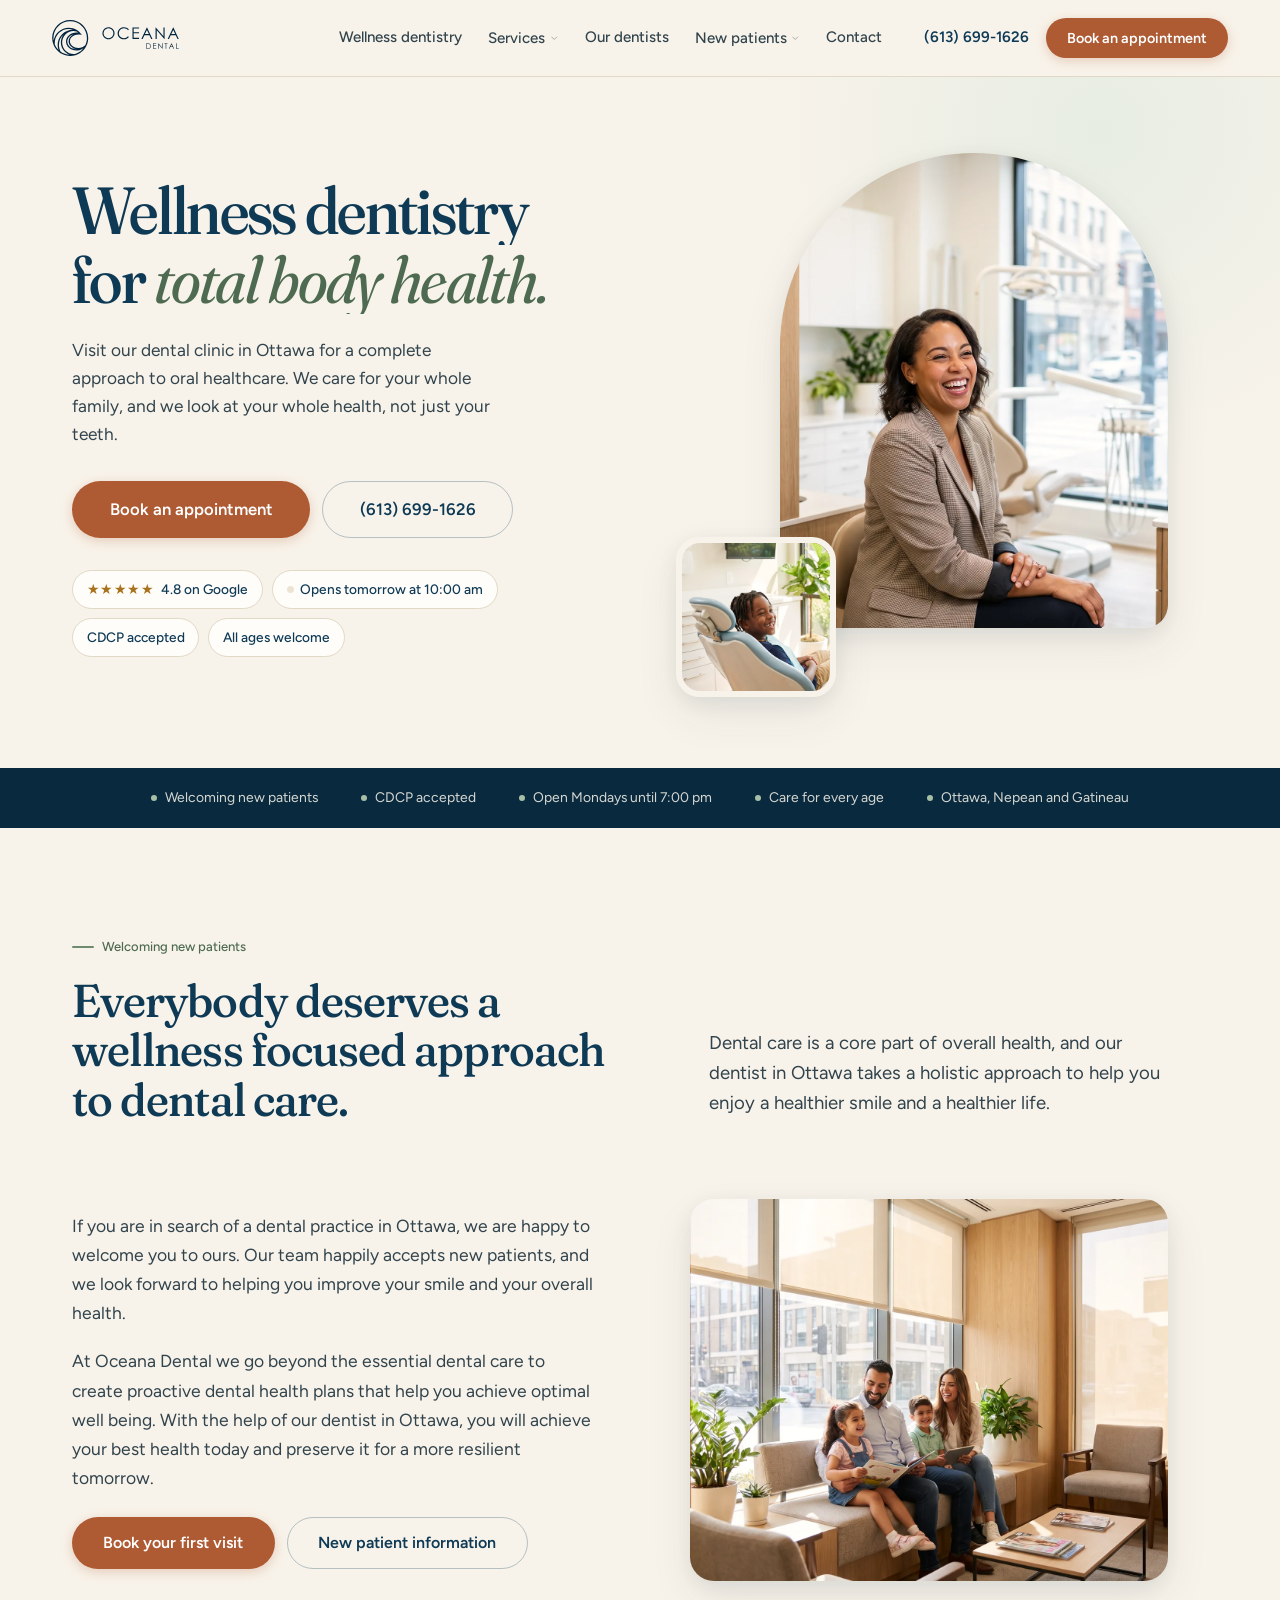
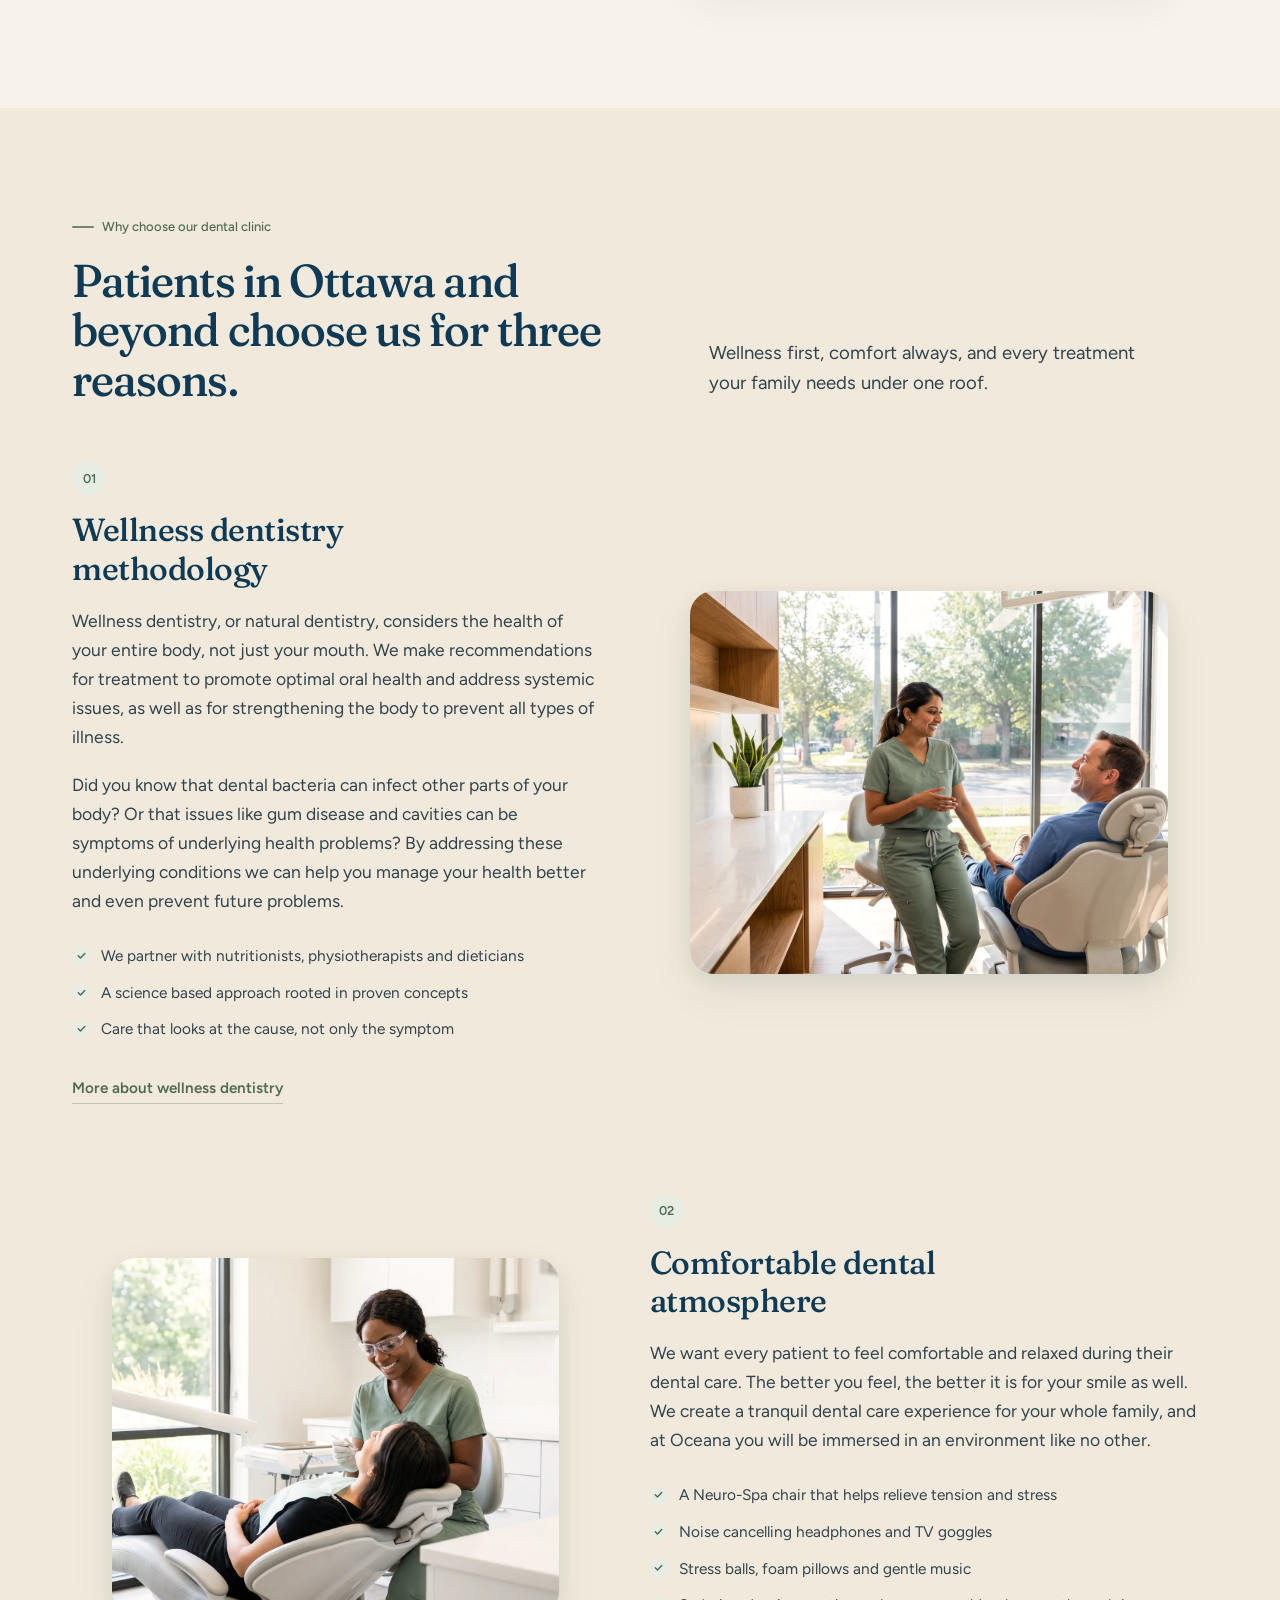
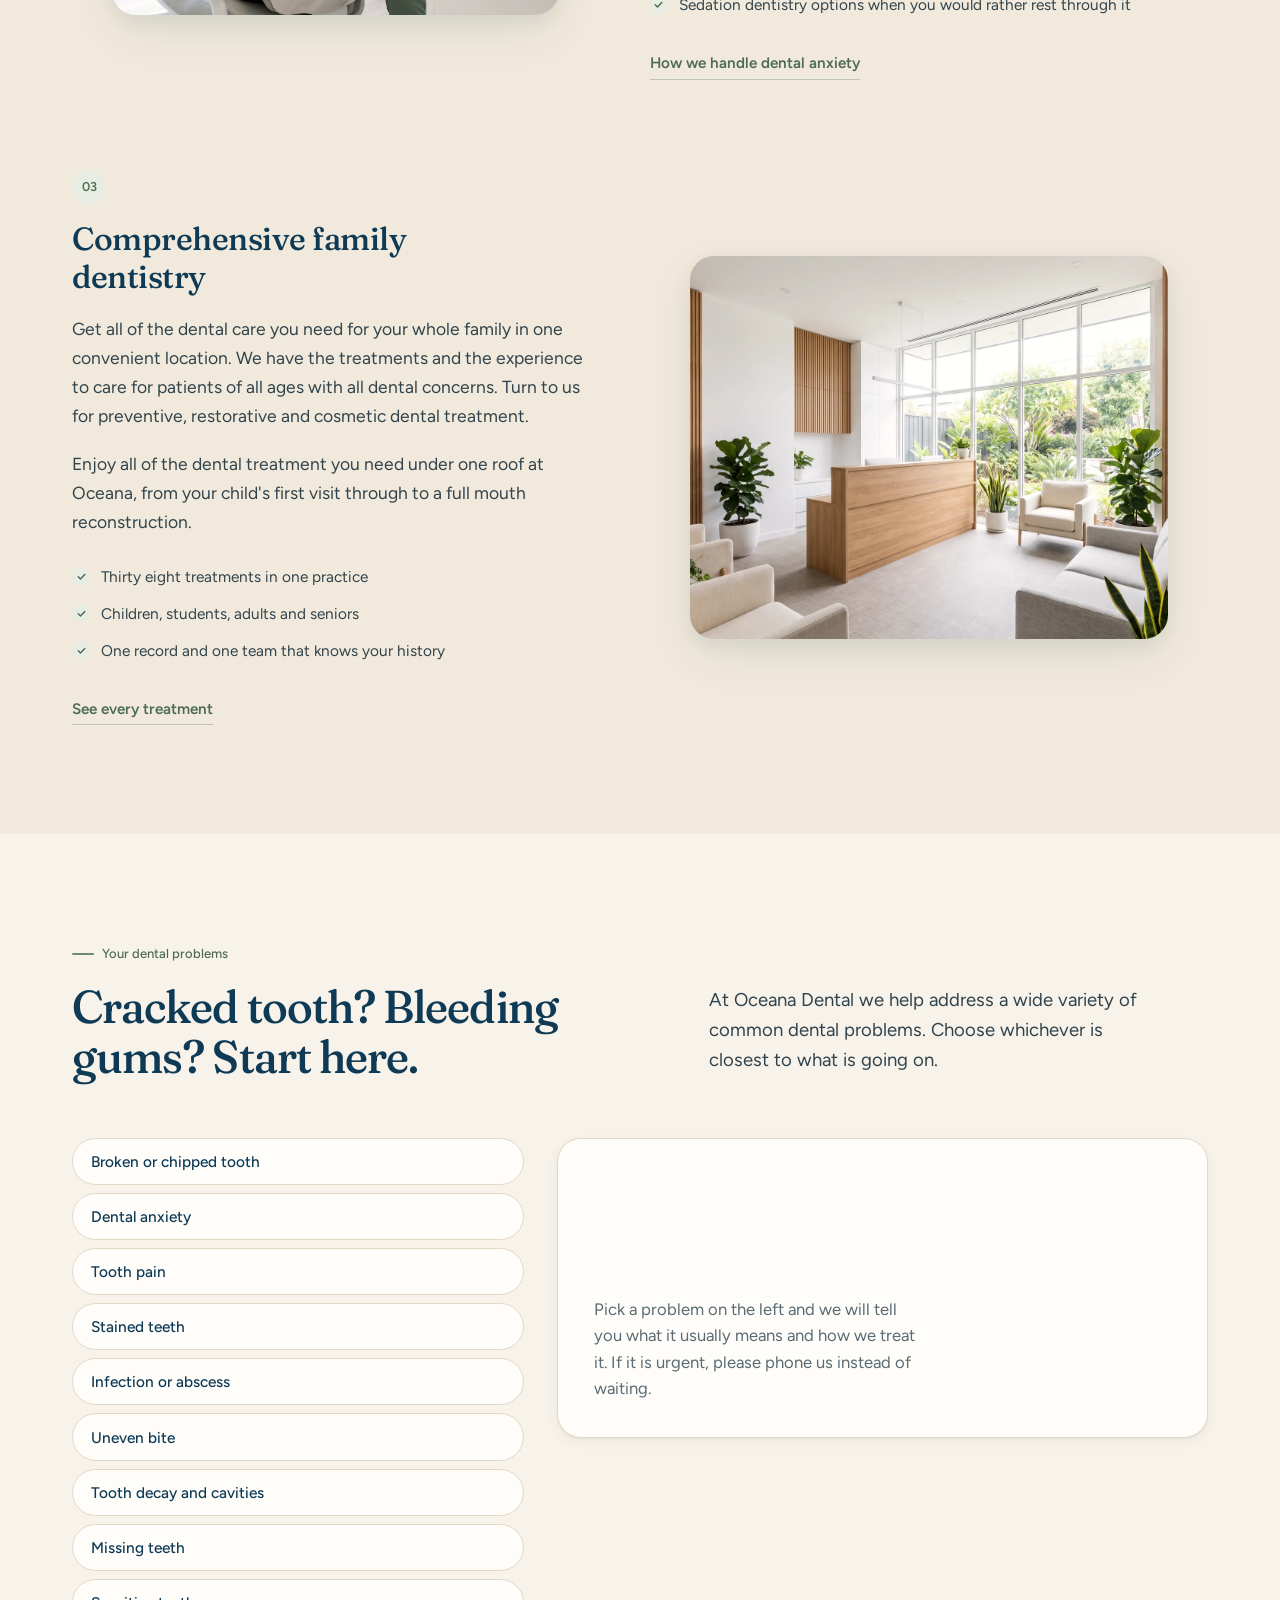
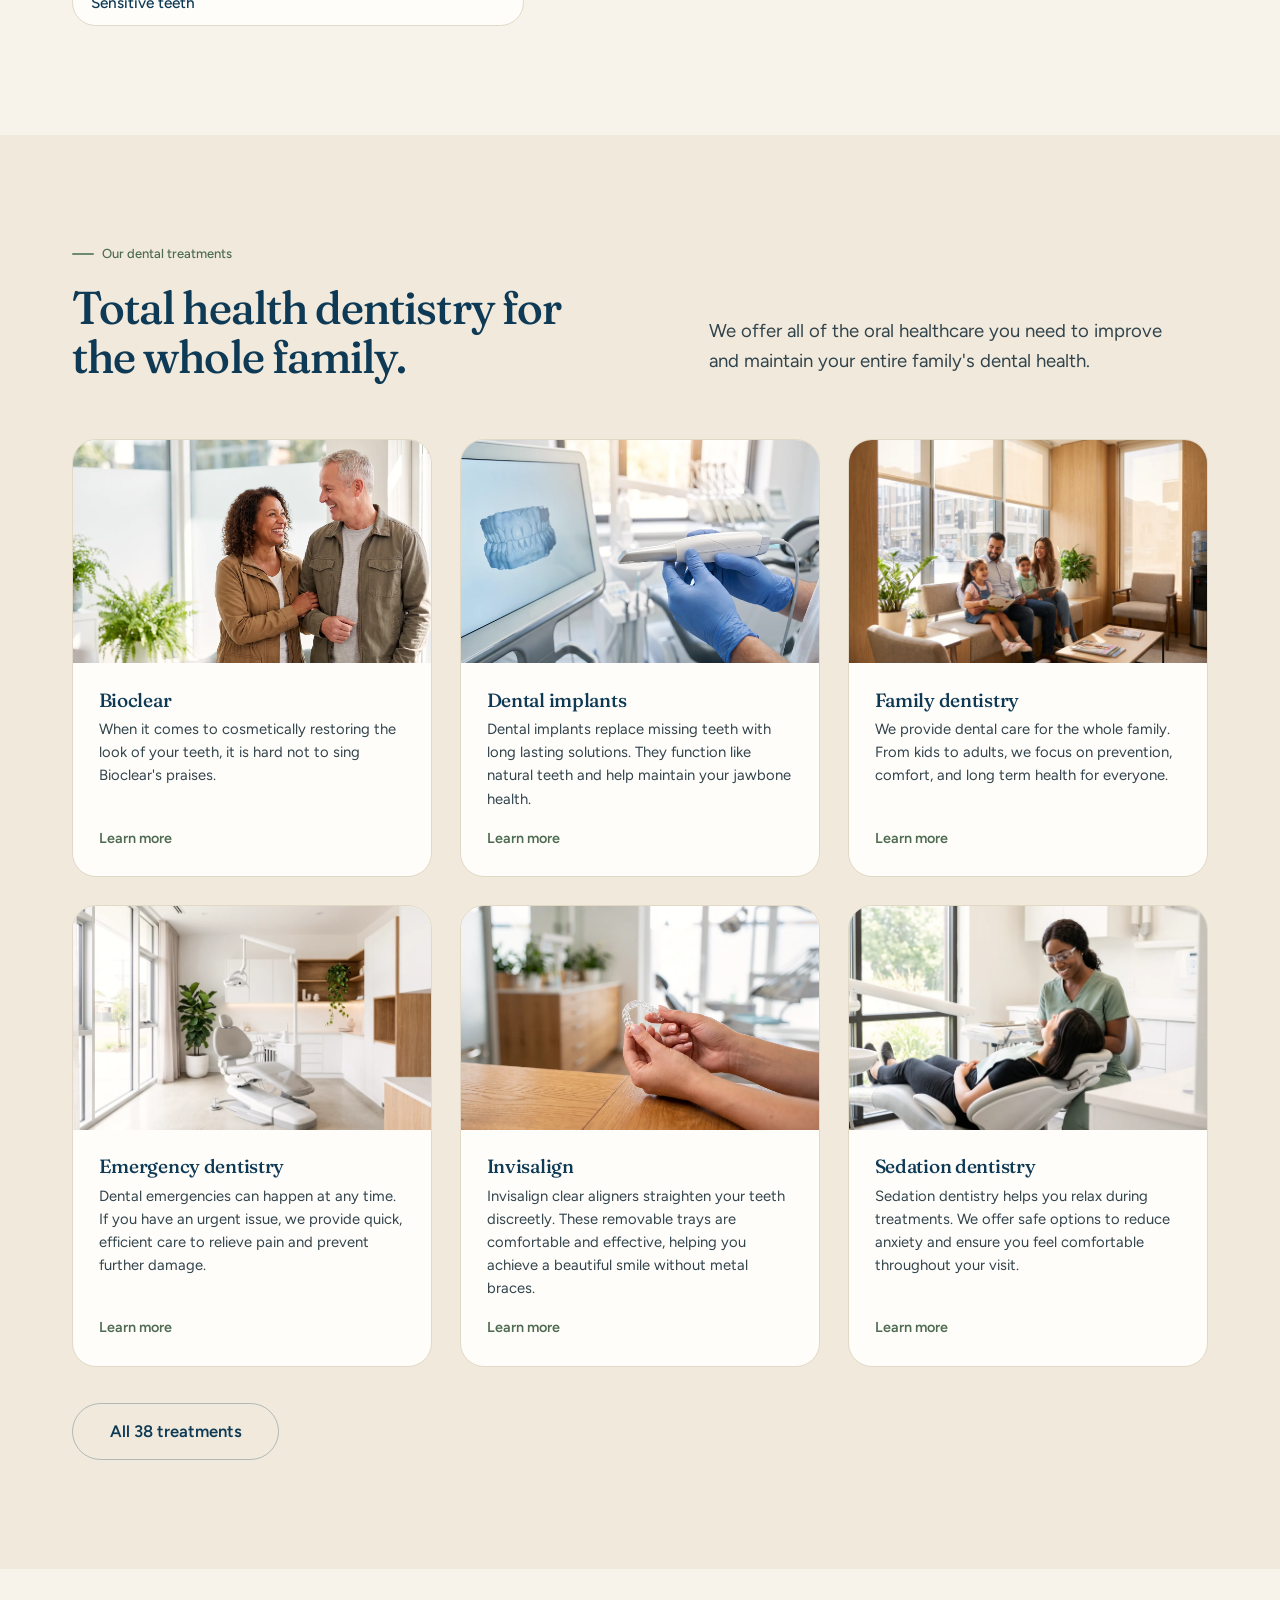
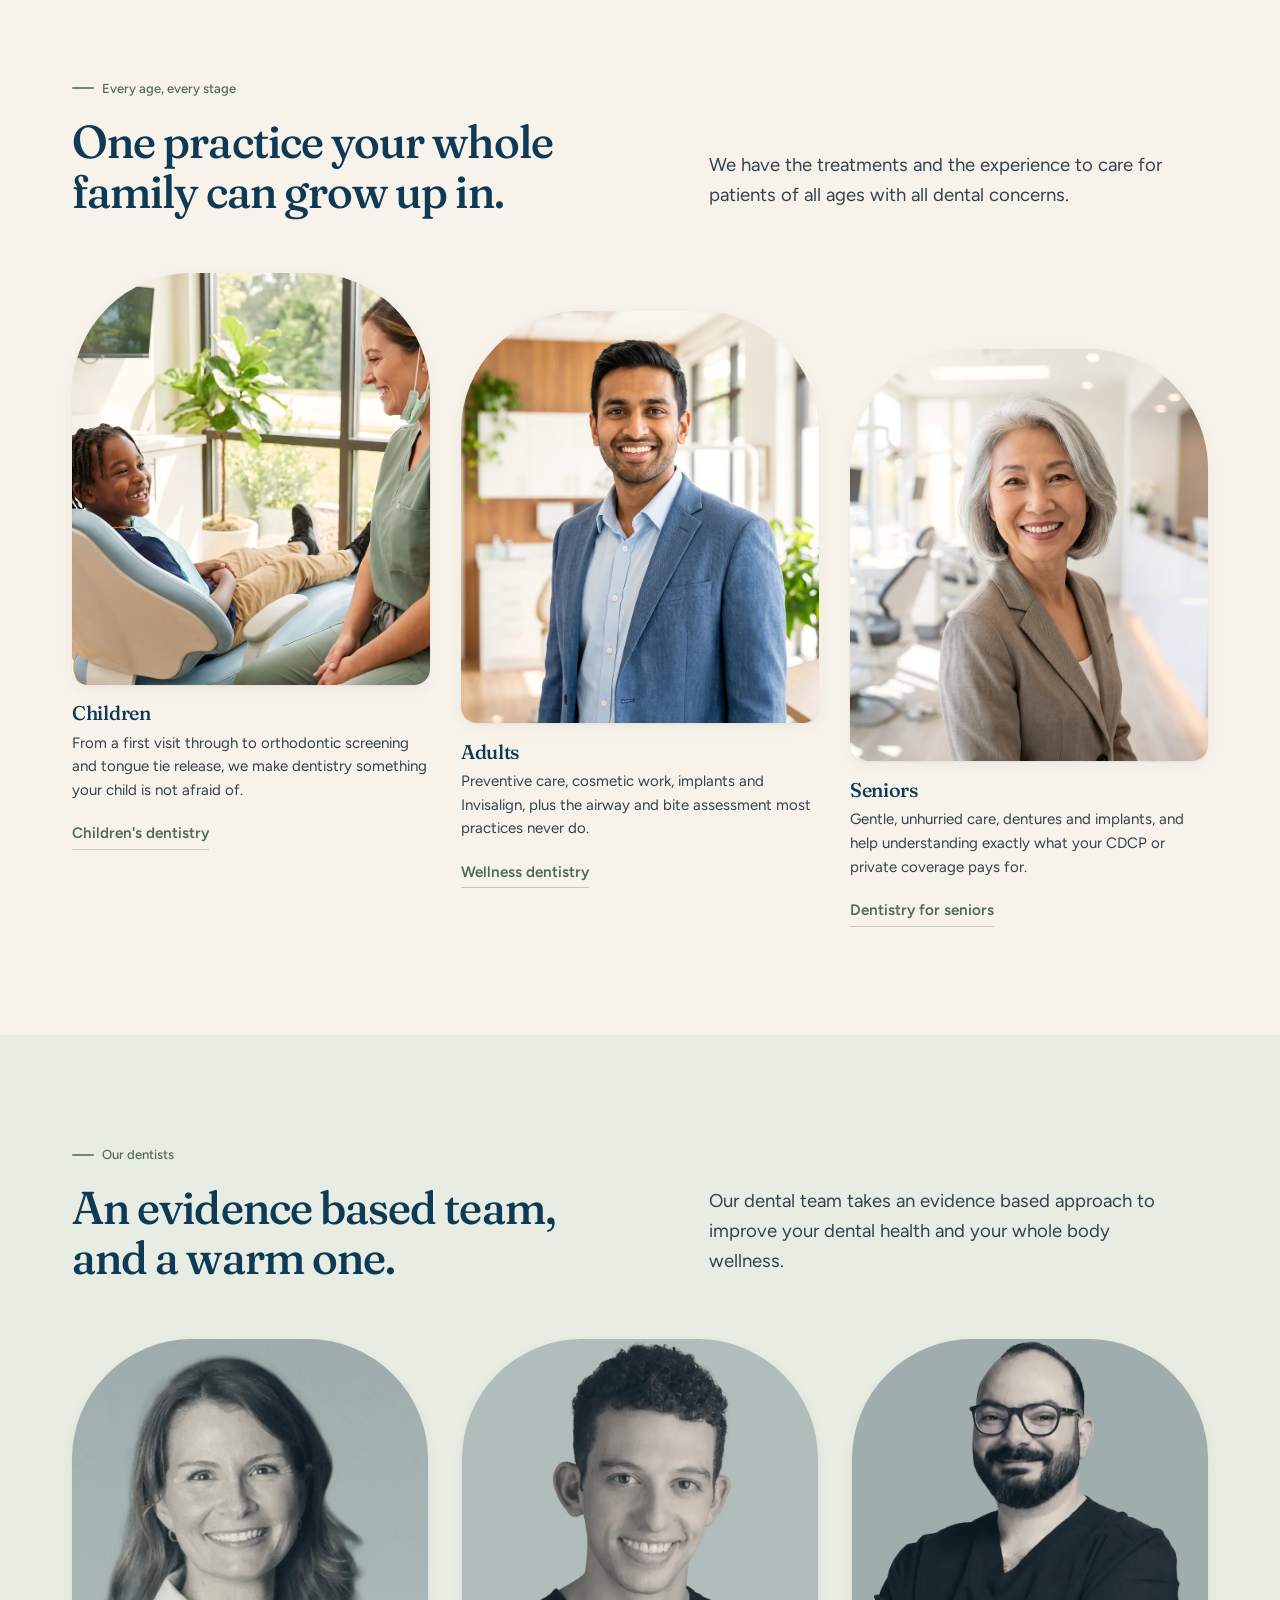
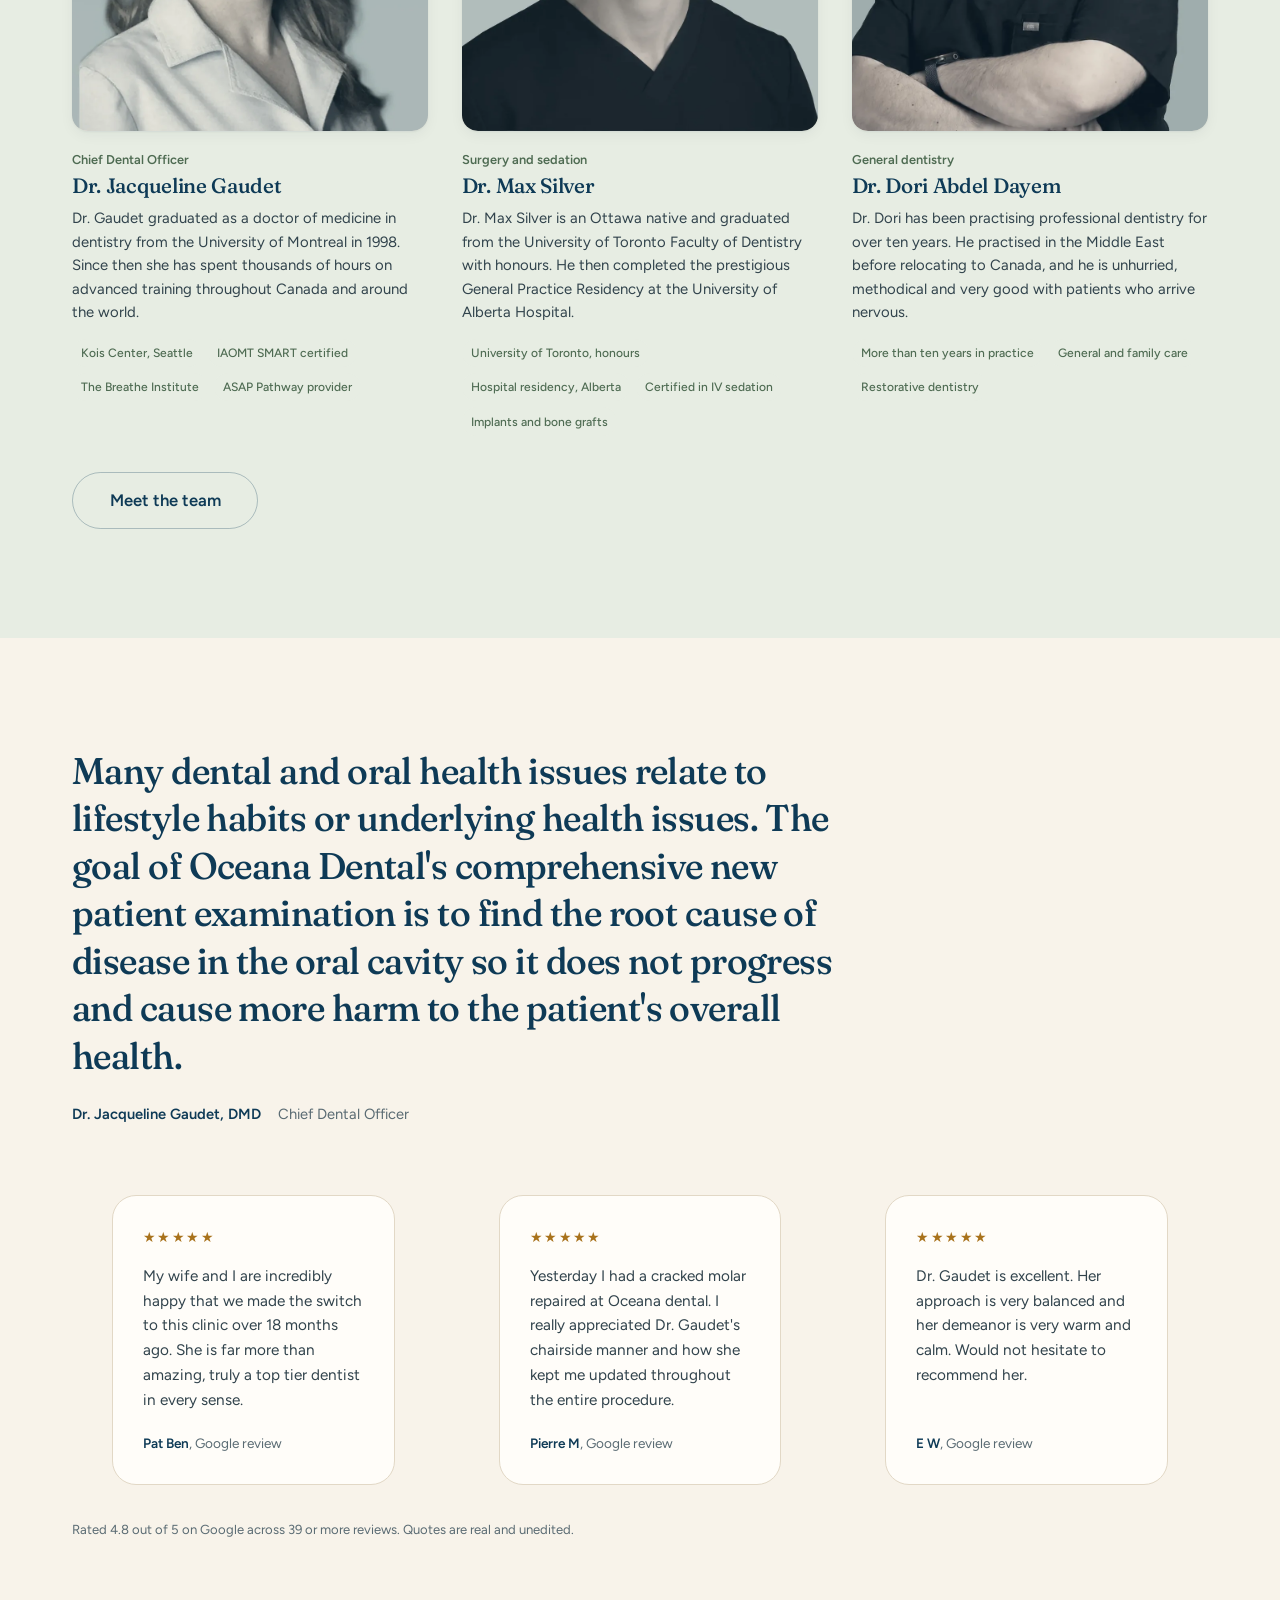
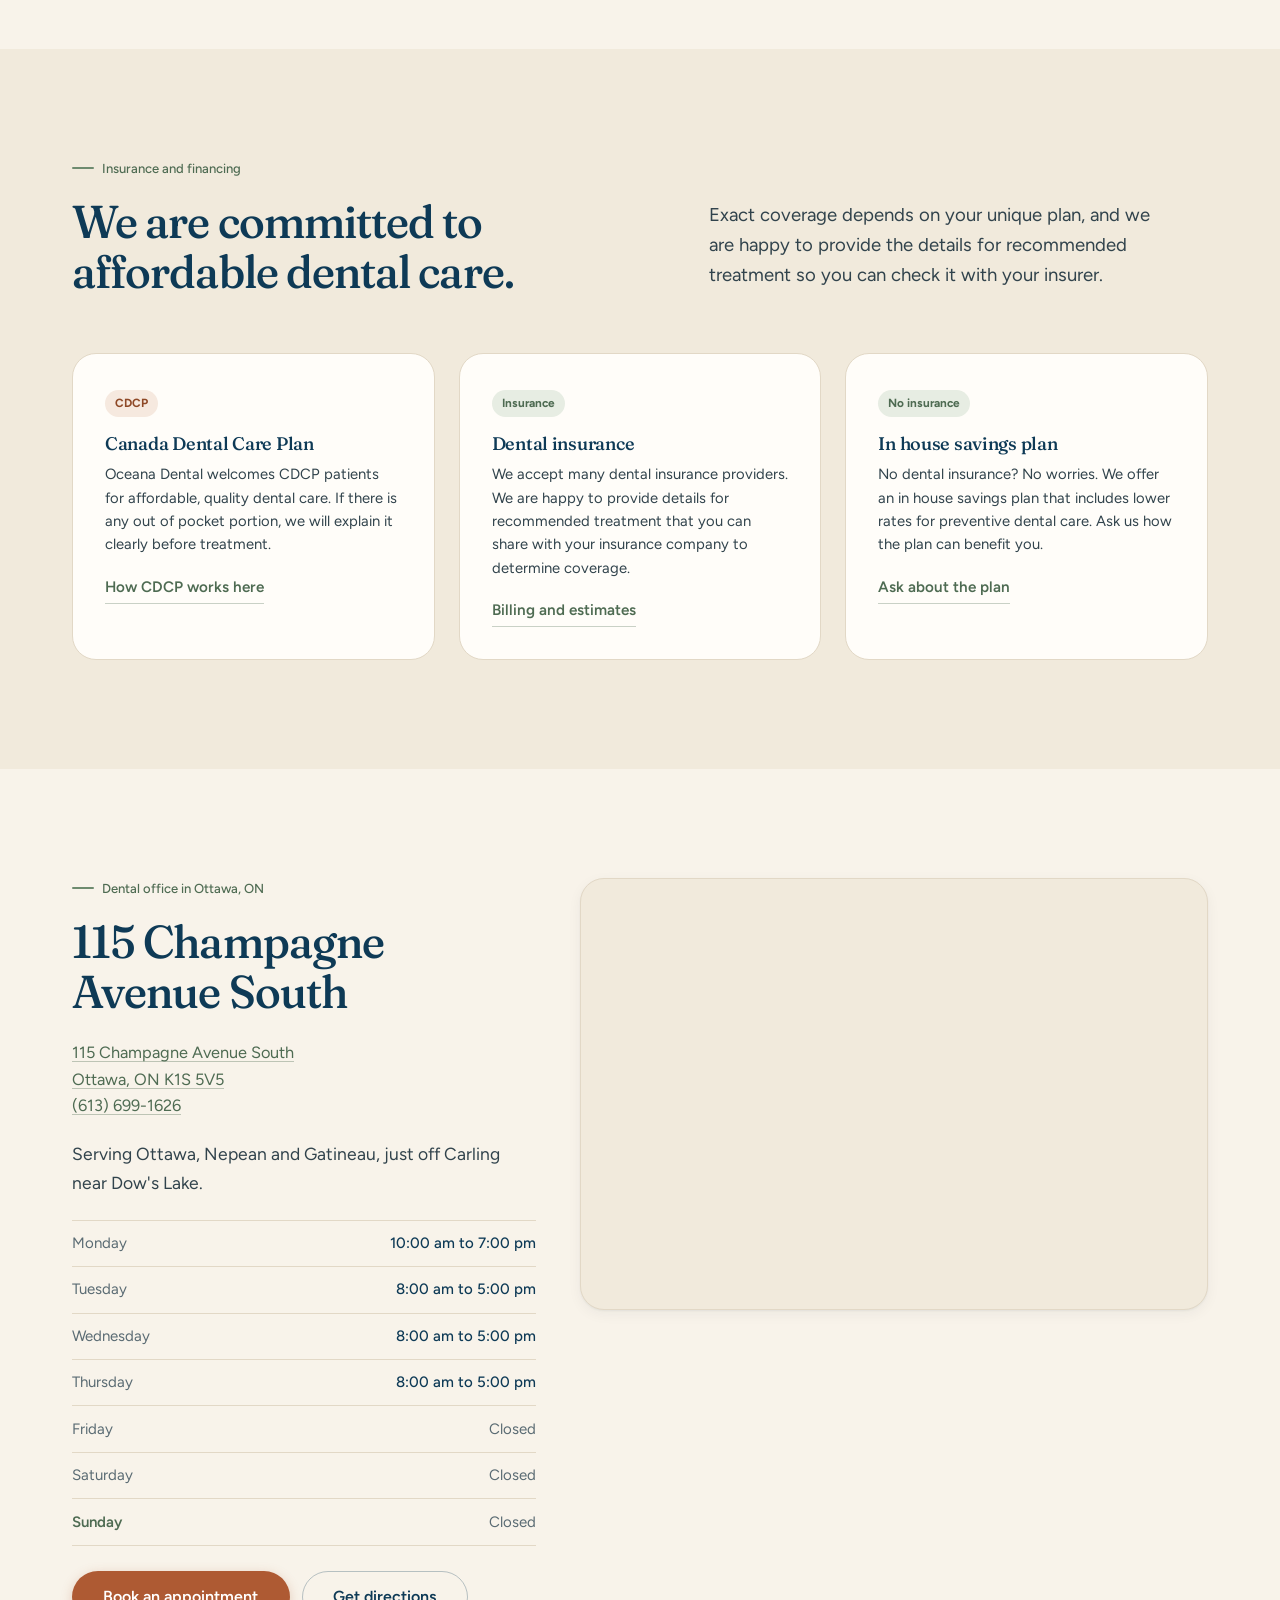
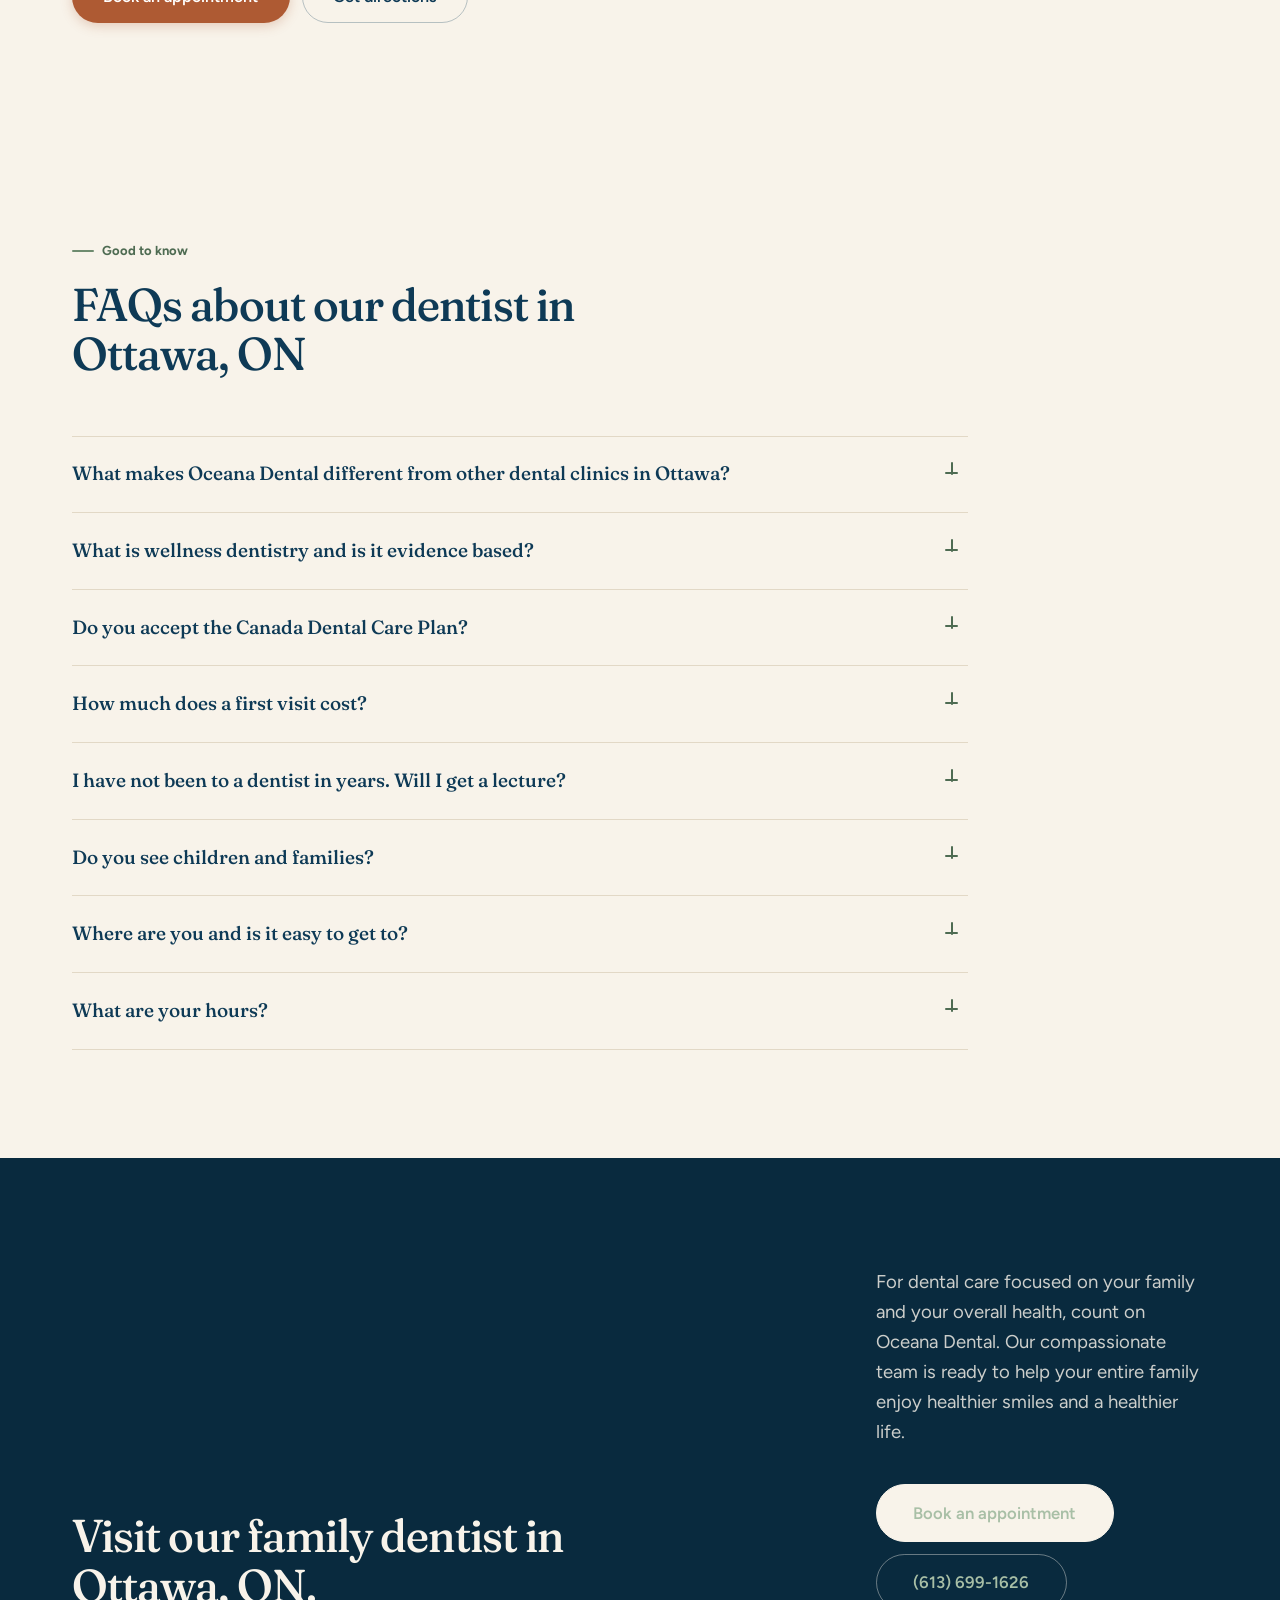
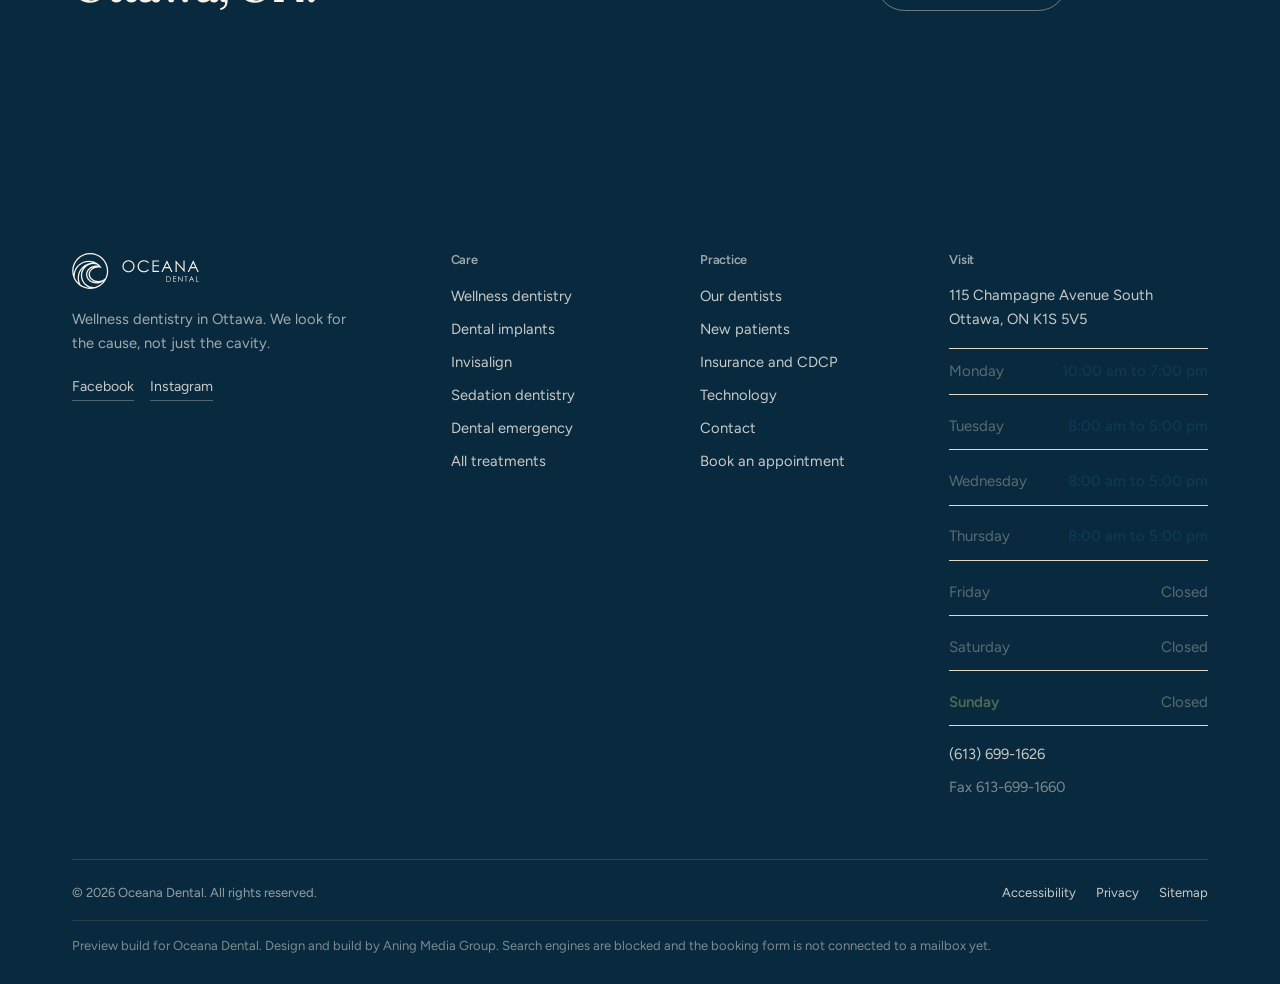
==== commit dc8502a4: "Imagery rebuilt: dental context, diverse patients, real smiles" ====
--- a/index.html
+++ b/index.html
@@ -19,7 +19,7 @@
 <link rel="apple-touch-icon" href="assets/img/favicon.svg">
 <link rel="preconnect" href="https://fonts.googleapis.com"><link rel="preconnect" href="https://fonts.gstatic.com" crossorigin><link rel="stylesheet" href="https://fonts.googleapis.com/css2?family=Fraunces:ital,opsz,wght@0,9..144,300..700;1,9..144,300..700&family=Figtree:wght@400;500;600;700&display=swap">
 <link rel="stylesheet" href="assets/css/site.css">
-<link rel="preload" as="image" href="assets/img/ph/hero-family.webp" fetchpriority="high">
+<link rel="preload" as="image" href="assets/img/ph/hero.webp" fetchpriority="high">
 <script>document.documentElement.setAttribute("data-intro","");</script>
 <script type="application/ld+json">{"@context":"https://schema.org","@type":"Dentist","@id":"https://oceanadental.ca/#practice","name":"Oceana Dental","url":"https://oceanadental.ca","telephone":"(613) 699-1626","faxNumber":"613-699-1660","image":"https://oceanadental.ca/assets/img/logo.svg","priceRange":"$$","address":{"@type":"PostalAddress","streetAddress":"115 Champagne Avenue South","addressLocality":"Ottawa","addressRegion":"ON","postalCode":"K1S 5V5","addressCountry":"CA"},"geo":{"@type":"GeoCoordinates","latitude":45.3982055,"longitude":-75.7109552},"hasMap":"https://maps.app.goo.gl/BRhoStTDBjFMYJ9u7","sameAs":["https://www.facebook.com/oceanadental.ca","https://www.instagram.com/oceanadental/"],"openingHoursSpecification":[{"@type":"OpeningHoursSpecification","dayOfWeek":"https://schema.org/Monday","opens":"10:00","closes":"19:00"},{"@type":"OpeningHoursSpecification","dayOfWeek":"https://schema.org/Tuesday","opens":"08:00","closes":"17:00"},{"@type":"OpeningHoursSpecification","dayOfWeek":"https://schema.org/Wednesday","opens":"08:00","closes":"17:00"},{"@type":"OpeningHoursSpecification","dayOfWeek":"https://schema.org/Thursday","opens":"08:00","closes":"17:00"}],"areaServed":[{"@type":"City","name":"Ottawa"},{"@type":"City","name":"Nepean"},{"@type":"City","name":"Gatineau"}],"aggregateRating":{"@type":"AggregateRating","ratingValue":"4.8","reviewCount":"39","bestRating":"5"},"medicalSpecialty":"Dentistry","availableService":[{"@type":"MedicalProcedure","name":"Preventive dentistry"},{"@type":"MedicalProcedure","name":"Teeth cleaning"},{"@type":"MedicalProcedure","name":"Family dentistry"},{"@type":"MedicalProcedure","name":"Children's dentistry"},{"@type":"MedicalProcedure","name":"Seniors dentistry"},{"@type":"MedicalProcedure","name":"Students dentistry"},{"@type":"MedicalProcedure","name":"Oral cancer screening"},{"@type":"MedicalProcedure","name":"Mouth guards"},{"@type":"MedicalProcedure","name":"Thumb sucking"},{"@type":"MedicalProcedure","name":"Wellness dentistry"},{"@type":"MedicalProcedure","name":"Oral bacteria & biocompatibility testing"},{"@type":"MedicalProcedure","name":"Safe mercury amalgam removal (SMART)"},{"@type":"MedicalProcedure","name":"Sleep apnea & airway"},{"@type":"MedicalProcedure","name":"Bruxism & clenching"}]}</script>
 <script type="application/ld+json">{"@context":"https://schema.org","@type":"FAQPage","mainEntity":[{"@type":"Question","name":"What makes Oceana Dental different from other dental clinics in Ottawa?","acceptedAnswer":{"@type":"Answer","text":"We start every new patient with a comprehensive exam that looks past the teeth. We assess your bite, your gums, your airway and how you breathe and sleep, then we look at how those connect to the rest of your health. Most dental problems have a cause somewhere in that picture. We would rather find it than keep patching the result."}},{"@type":"Question","name":"What is wellness dentistry and is it evidence based?","acceptedAnswer":{"@type":"Answer","text":"Wellness dentistry means we treat the mouth as part of the body rather than a separate system. It is built on mainstream, published dentistry, not alternative practice. Dr. Gaudet has trained at the Kois Center in Seattle, the University of Pennsylvania, the Misch International Implant Institute and the Breathe Institute, and holds IAOMT SMART certification for safe amalgam removal. We use the same diagnostics any strong general practice uses, we simply read them in a wider context."}},{"@type":"Question","name":"Do you accept the Canada Dental Care Plan?","acceptedAnswer":{"@type":"Answer","text":"Yes. We accept CDCP patients and we will tell you exactly what your plan covers and what, if anything, is left over before any treatment starts. If you are still working out whether you qualify, call us and we will walk you through it."}},{"@type":"Question","name":"How much does a first visit cost?","acceptedAnswer":{"@type":"Answer","text":"It depends on what your exam needs and what coverage you have. We check your insurance or CDCP benefits before your appointment and give you the numbers in writing before we do anything. You will never be surprised by an invoice here."}},{"@type":"Question","name":"I have not been to a dentist in years. Will I get a lecture?","acceptedAnswer":{"@type":"Answer","text":"No. A good number of our patients come to us after a long gap, often because a previous experience went badly. We start where you are. You will get a clear picture of what is going on and a plan you can take in stages if that suits you better."}},{"@type":"Question","name":"Do you see children and families?","acceptedAnswer":{"@type":"Answer","text":"Yes, we see every age. Dr. Silver in particular is very good with nervous young patients. He is a voice actor outside the practice and is not above using a few impressions to get a child through their first visit."}},{"@type":"Question","name":"Where are you and is it easy to get to?","acceptedAnswer":{"@type":"Answer","text":"We are at 115 Champagne Avenue South in Ottawa, just off Carling near Dow's Lake, which puts us within easy reach of the Glebe, Little Italy, Hintonburg, Nepean and the Gatineau side of the river."}},{"@type":"Question","name":"What are your hours?","acceptedAnswer":{"@type":"Answer","text":"Monday 10:00 am to 7:00 pm, Tuesday to Thursday 8:00 am to 5:00 pm. We are closed Friday, Saturday and Sunday. The Monday evening block is there for people who cannot take time off during the day."}}]}</script>
@@ -76,10 +76,10 @@
 </div>
 </div>
 <div class="hero-pic">
-<figure class="arch"><img src="assets/img/ph/hero-family.webp" width="1000" height="1420"
- fetchpriority="high" alt="A parent and child sitting together in the waiting room at Oceana Dental in Ottawa"></figure>
-<div class="hero-inset"><img src="assets/img/ph/child.webp" width="800" height="1400" loading="lazy"
- alt="A young patient relaxed in the dental chair"></div>
+<figure class="arch"><img src="assets/img/ph/hero.webp" width="1000" height="1409"
+ fetchpriority="high" alt="A patient laughing during a relaxed appointment in a bright treatment room at Oceana Dental"></figure>
+<div class="hero-inset"><img src="assets/img/ph/child.webp" width="800" height="1031" loading="lazy"
+ alt="A young patient grinning in the dental chair with a hygienist"></div>
 </div>
 </div></div></section>
 
@@ -105,8 +105,8 @@
 <a class="btn btn-a" href="book.html">Book your first visit</a>
 <a class="btn btn-b" href="new-patients.html">New patient information</a></div>
 </div>
-<figure class="pillar-v"><img src="assets/img/ph/family-walk.webp" width="1600" height="1073"
- loading="lazy" alt="A family walking together on a tree lined Ottawa street"></figure>
+<figure class="pillar-v"><img src="assets/img/ph/family.webp" width="1500" height="1006"
+ loading="lazy" alt="A family together in the waiting area at Oceana Dental in Ottawa"></figure>
 </div>
 </div></section>
 
@@ -132,8 +132,8 @@
 </ul>
 <p style="margin-top:1.5rem"><a class="lnk" href="wellness-dentistry.html">More about wellness dentistry</a></p>
 </div>
-<figure class="pillar-v"><img src="assets/img/ph/talking.webp" width="1400" height="939"
- loading="lazy" alt="A hygienist talking with a patient in a bright treatment room"></figure>
+<figure class="pillar-v"><img src="assets/img/ph/dentist.webp" width="1500" height="1006"
+ loading="lazy" alt="A dentist talking with a patient beside the chair at Oceana Dental"></figure>
 </div>
 
 <div class="pillar flip">
@@ -150,8 +150,8 @@
 </ul>
 <p style="margin-top:1.5rem"><a class="lnk" href="sedation-dentistry.html">How we handle dental anxiety</a></p>
 </div>
-<figure class="pillar-v"><img src="assets/img/ph/operatory.webp" width="1500" height="1006"
- loading="lazy" alt="A calm treatment room with daylight and plants at Oceana Dental"></figure>
+<figure class="pillar-v"><img src="assets/img/ph/hygienist.webp" width="1500" height="1006"
+ loading="lazy" alt="A hygienist working with a relaxed patient at Oceana Dental"></figure>
 </div>
 
 <div class="pillar">
@@ -170,7 +170,7 @@
 <p style="margin-top:1.5rem"><a class="lnk" href="services.html">See every treatment</a></p>
 </div>
 <figure class="pillar-v"><img src="assets/img/ph/reception.webp" width="1500" height="1006"
- loading="lazy" alt="The waiting area at Oceana Dental in Ottawa"></figure>
+ loading="lazy" alt="The reception and waiting area at Oceana Dental in Ottawa"></figure>
 </div>
 </div></section>
 
@@ -186,7 +186,7 @@
 we treat it. If it is urgent, please phone us instead of waiting.</p>
 </div>
 </div>
-<script type="application/json" id="pick-data">{"chipped":{"h":"Broken or chipped tooth","img":"assets/img/ph/operatory.webp","p":"Chipped teeth are a common result of sports injuries or other falls. No matter how it happens, a broken tooth disrupts the look of your smile and may cause sensitivity as well. We offer several restorative dental solutions, including crowns and fillings, to repair broken teeth and help you regain a comfortable smile.","href":"services.html#tooth-crown","cta":"Read more about this"},"anxiety":{"h":"Dental anxiety","img":"assets/img/ph/talking.webp","p":"A fear of the dentist is a common phobia that many people of all ages struggle with. We know how intimidating it can be to visit the dentist, but we go above and beyond to ensure your comfort. Enjoy a tranquil dental experience with our Neuro-Spa chair, noise cancelling headphones, and more. We also offer sedation dentistry options to help you stay relaxed and comfortable.","href":"sedation-dentistry.html","cta":"Read more about this"},"pain":{"h":"Tooth pain","img":"assets/img/ph/tablet.webp","p":"Tooth pain can be a real, well, pain. It may also signal a variety of underlying causes, including cavities, worn enamel, or gum disease. Our team will get to the bottom of your tooth pain so we can provide the most effective treatment, whether it is a simple filling, a root canal, or another treatment.","href":"emergency-dentist.html","cta":"Read more about this"},"stained":{"h":"Stained teeth","img":"assets/img/ph/laugh.webp","p":"Normal wear and tear will lead to stains. Consuming more coffee, soda, dark tea, and tobacco can speed up the process, leaving you with noticeably yellow teeth. But you do not have to live with it. At Oceana Dental, we provide modern teeth cleanings to help prevent staining and teeth whitening treatment to remove even deep stains. Come to us to get a bright, white smile.","href":"services.html#teeth-whitening","cta":"Read more about this"},"abscess":{"h":"Infection or abscess","img":"assets/img/ph/operatory.webp","p":"A dental abscess is a pocket of pus caused by a serious infection in the tooth or gums. It often comes with pain, swelling, or a bad taste in the mouth. Our team acts quickly to clean out the infection, usually with a root canal or other treatment, to prevent it from spreading and help you heal.","href":"services.html#root-canal-treatment","cta":"Read more about this"},"bite":{"h":"Uneven bite","img":"assets/img/ph/child-wide.webp","p":"An uneven bite can make chewing uncomfortable and put extra strain on your teeth and jaw over time. We look at how your teeth meet and recommend the treatment that will bring your bite back into balance, which may be alignment, restorative work, or a night guard.","href":"invisalign.html","cta":"Read more about this"},"decay":{"h":"Tooth decay and cavities","img":"assets/img/ph/reception.webp","p":"Tooth decay is the most common dental problem we see, and it is almost always preventable. We find cavities early with digital X-rays and treat them before they reach the nerve, then look at why the decay started in the first place.","href":"services.html#tooth-fillings","cta":"Read more about this"},"missing":{"h":"Missing teeth","img":"assets/img/ph/family-walk.webp","p":"Missing teeth affect far more than your smile. The bone that held the tooth begins to shrink, and the teeth on either side start to drift. We replace missing teeth with implants, bridges, or dentures, and we will talk you through which one suits your mouth and your budget.","href":"dental-implants.html","cta":"Read more about this"},"sensitive":{"h":"Sensitive teeth","img":"assets/img/ph/still.webp","p":"Sensitivity to hot, cold, or sweet food usually means worn enamel, receding gums, or a small crack. It is your mouth telling you something has changed. We find the cause rather than simply recommending a different toothpaste.","href":"services.html#preventive-dentistry","cta":"Read more about this"}}</script>
+<script type="application/json" id="pick-data">{"chipped":{"h":"Broken or chipped tooth","img":"assets/img/ph/operatory.webp","p":"Chipped teeth are a common result of sports injuries or other falls. No matter how it happens, a broken tooth disrupts the look of your smile and may cause sensitivity as well. We offer several restorative dental solutions, including crowns and fillings, to repair broken teeth and help you regain a comfortable smile.","href":"services.html#tooth-crown","cta":"Read more about this"},"anxiety":{"h":"Dental anxiety","img":"assets/img/ph/hygienist.webp","p":"A fear of the dentist is a common phobia that many people of all ages struggle with. We know how intimidating it can be to visit the dentist, but we go above and beyond to ensure your comfort. Enjoy a tranquil dental experience with our Neuro-Spa chair, noise cancelling headphones, and more. We also offer sedation dentistry options to help you stay relaxed and comfortable.","href":"sedation-dentistry.html","cta":"Read more about this"},"pain":{"h":"Tooth pain","img":"assets/img/ph/scanner.webp","p":"Tooth pain can be a real, well, pain. It may also signal a variety of underlying causes, including cavities, worn enamel, or gum disease. Our team will get to the bottom of your tooth pain so we can provide the most effective treatment, whether it is a simple filling, a root canal, or another treatment.","href":"emergency-dentist.html","cta":"Read more about this"},"stained":{"h":"Stained teeth","img":"assets/img/ph/adult.webp","p":"Normal wear and tear will lead to stains. Consuming more coffee, soda, dark tea, and tobacco can speed up the process, leaving you with noticeably yellow teeth. But you do not have to live with it. At Oceana Dental, we provide modern teeth cleanings to help prevent staining and teeth whitening treatment to remove even deep stains. Come to us to get a bright, white smile.","href":"services.html#teeth-whitening","cta":"Read more about this"},"abscess":{"h":"Infection or abscess","img":"assets/img/ph/operatory.webp","p":"A dental abscess is a pocket of pus caused by a serious infection in the tooth or gums. It often comes with pain, swelling, or a bad taste in the mouth. Our team acts quickly to clean out the infection, usually with a root canal or other treatment, to prevent it from spreading and help you heal.","href":"services.html#root-canal-treatment","cta":"Read more about this"},"bite":{"h":"Uneven bite","img":"assets/img/ph/child-wide.webp","p":"An uneven bite can make chewing uncomfortable and put extra strain on your teeth and jaw over time. We look at how your teeth meet and recommend the treatment that will bring your bite back into balance, which may be alignment, restorative work, or a night guard.","href":"invisalign.html","cta":"Read more about this"},"decay":{"h":"Tooth decay and cavities","img":"assets/img/ph/reception.webp","p":"Tooth decay is the most common dental problem we see, and it is almost always preventable. We find cavities early with digital X-rays and treat them before they reach the nerve, then look at why the decay started in the first place.","href":"services.html#tooth-fillings","cta":"Read more about this"},"missing":{"h":"Missing teeth","img":"assets/img/ph/couple.webp","p":"Missing teeth affect far more than your smile. The bone that held the tooth begins to shrink, and the teeth on either side start to drift. We replace missing teeth with implants, bridges, or dentures, and we will talk you through which one suits your mouth and your budget.","href":"dental-implants.html","cta":"Read more about this"},"sensitive":{"h":"Sensitive teeth","img":"assets/img/ph/senior.webp","p":"Sensitivity to hot, cold, or sweet food usually means worn enamel, receding gums, or a small crack. It is your mouth telling you something has changed. We find the cause rather than simply recommending a different toothpaste.","href":"services.html#preventive-dentistry","cta":"Read more about this"}}</script>
 </div></section>
 
 <section class="sec warm"><div class="wrap">
@@ -194,7 +194,7 @@
 <h2>Total health dentistry for the whole family.</h2></div>
 <div><p class="lede">We offer all of the oral healthcare you need to improve and maintain your
 entire family's dental health.</p></div></div>
-<div class="figs"><a class="figc" href="services.html#bioclear"><div class="figc-i"><img src="assets/img/ph/talking.webp" width="1400" height="939" loading="lazy" alt=""></div><div class="figc-t"><h3>Bioclear</h3><p>When it comes to cosmetically restoring the look of your teeth, it is hard not to sing Bioclear's praises.</p><span class="go">Learn more</span></div></a><a class="figc" href="dental-implants.html"><div class="figc-i"><img src="assets/img/ph/operatory.webp" width="1400" height="939" loading="lazy" alt=""></div><div class="figc-t"><h3>Dental implants</h3><p>Dental implants replace missing teeth with long lasting solutions. They function like natural teeth and help maintain your jawbone health.</p><span class="go">Learn more</span></div></a><a class="figc" href="services.html#family-dentist"><div class="figc-i"><img src="assets/img/ph/family-walk.webp" width="1400" height="939" loading="lazy" alt=""></div><div class="figc-t"><h3>Family dentistry</h3><p>We provide dental care for the whole family. From kids to adults, we focus on prevention, comfort, and long term health for everyone.</p><span class="go">Learn more</span></div></a><a class="figc" href="emergency-dentist.html"><div class="figc-i"><img src="assets/img/ph/reception.webp" width="1400" height="939" loading="lazy" alt=""></div><div class="figc-t"><h3>Emergency dentistry</h3><p>Dental emergencies can happen at any time. If you have an urgent issue, we provide quick, efficient care to relieve pain and prevent further damage.</p><span class="go">Learn more</span></div></a><a class="figc" href="invisalign.html"><div class="figc-i"><img src="assets/img/ph/laugh.webp" width="1400" height="939" loading="lazy" alt=""></div><div class="figc-t"><h3>Invisalign</h3><p>Invisalign clear aligners straighten your teeth discreetly. These removable trays are comfortable and effective, helping you achieve a beautiful smile without metal braces.</p><span class="go">Learn more</span></div></a><a class="figc" href="sedation-dentistry.html"><div class="figc-i"><img src="assets/img/ph/still.webp" width="1400" height="939" loading="lazy" alt=""></div><div class="figc-t"><h3>Sedation dentistry</h3><p>Sedation dentistry helps you relax during treatments. We offer safe options to reduce anxiety and ensure you feel comfortable throughout your visit.</p><span class="go">Learn more</span></div></a></div>
+<div class="figs"><a class="figc" href="services.html#bioclear"><div class="figc-i"><img src="assets/img/ph/couple.webp" width="1400" height="939" loading="lazy" alt=""></div><div class="figc-t"><h3>Bioclear</h3><p>When it comes to cosmetically restoring the look of your teeth, it is hard not to sing Bioclear's praises.</p><span class="go">Learn more</span></div></a><a class="figc" href="dental-implants.html"><div class="figc-i"><img src="assets/img/ph/scanner.webp" width="1400" height="939" loading="lazy" alt=""></div><div class="figc-t"><h3>Dental implants</h3><p>Dental implants replace missing teeth with long lasting solutions. They function like natural teeth and help maintain your jawbone health.</p><span class="go">Learn more</span></div></a><a class="figc" href="services.html#family-dentist"><div class="figc-i"><img src="assets/img/ph/family.webp" width="1400" height="939" loading="lazy" alt=""></div><div class="figc-t"><h3>Family dentistry</h3><p>We provide dental care for the whole family. From kids to adults, we focus on prevention, comfort, and long term health for everyone.</p><span class="go">Learn more</span></div></a><a class="figc" href="emergency-dentist.html"><div class="figc-i"><img src="assets/img/ph/operatory.webp" width="1400" height="939" loading="lazy" alt=""></div><div class="figc-t"><h3>Emergency dentistry</h3><p>Dental emergencies can happen at any time. If you have an urgent issue, we provide quick, efficient care to relieve pain and prevent further damage.</p><span class="go">Learn more</span></div></a><a class="figc" href="invisalign.html"><div class="figc-i"><img src="assets/img/ph/aligner.webp" width="1400" height="939" loading="lazy" alt=""></div><div class="figc-t"><h3>Invisalign</h3><p>Invisalign clear aligners straighten your teeth discreetly. These removable trays are comfortable and effective, helping you achieve a beautiful smile without metal braces.</p><span class="go">Learn more</span></div></a><a class="figc" href="sedation-dentistry.html"><div class="figc-i"><img src="assets/img/ph/hygienist.webp" width="1400" height="939" loading="lazy" alt=""></div><div class="figc-t"><h3>Sedation dentistry</h3><p>Sedation dentistry helps you relax during treatments. We offer safe options to reduce anxiety and ensure you feel comfortable throughout your visit.</p><span class="go">Learn more</span></div></a></div>
 <div class="btns" style="margin-top:36px">
 <a class="btn btn-b btn-lg" href="services.html">All 38 treatments</a></div>
 </div></section>
@@ -205,20 +205,20 @@
 <div><p class="lede">We have the treatments and the experience to care for patients of all ages
 with all dental concerns.</p></div></div>
 <div class="gens">
-<article class="gen"><figure class="arch-s"><img src="assets/img/ph/child-wide.webp" width="1300"
- height="990" loading="lazy" alt="A child relaxed in the dental chair"></figure>
+<article class="gen"><figure class="arch-s"><img src="assets/img/ph/child-wide.webp" width="1400"
+ height="939" loading="lazy" alt="A child grinning in the dental chair beside a hygienist"></figure>
 <h3>Children</h3><p>From a first visit through to orthodontic screening and tongue tie release, we
 make dentistry something your child is not afraid of.</p>
 <a class="lnk" href="services.html#childrens-dentist">Children's dentistry</a></article>
 
-<article class="gen"><figure class="arch-s"><img src="assets/img/ph/laugh.webp" width="1000"
- height="1241" loading="lazy" alt="An adult patient laughing"></figure>
+<article class="gen"><figure class="arch-s"><img src="assets/img/ph/adult.webp" width="900"
+ height="1117" loading="lazy" alt="An adult patient smiling in the clinic"></figure>
 <h3>Adults</h3><p>Preventive care, cosmetic work, implants and Invisalign, plus the airway and bite
 assessment most practices never do.</p>
 <a class="lnk" href="wellness-dentistry.html">Wellness dentistry</a></article>
 
-<article class="gen"><figure class="arch-s"><img src="assets/img/ph/senior.webp" width="1000"
- height="1241" loading="lazy" alt="A senior patient smiling"></figure>
+<article class="gen"><figure class="arch-s"><img src="assets/img/ph/senior.webp" width="900"
+ height="1117" loading="lazy" alt="A senior patient smiling in the clinic"></figure>
 <h3>Seniors</h3><p>Gentle, unhurried care, dentures and implants, and help understanding exactly
 what your CDCP or private coverage pays for.</p>
 <a class="lnk" href="services.html#dentist-for-seniors">Dentistry for seniors</a></article>
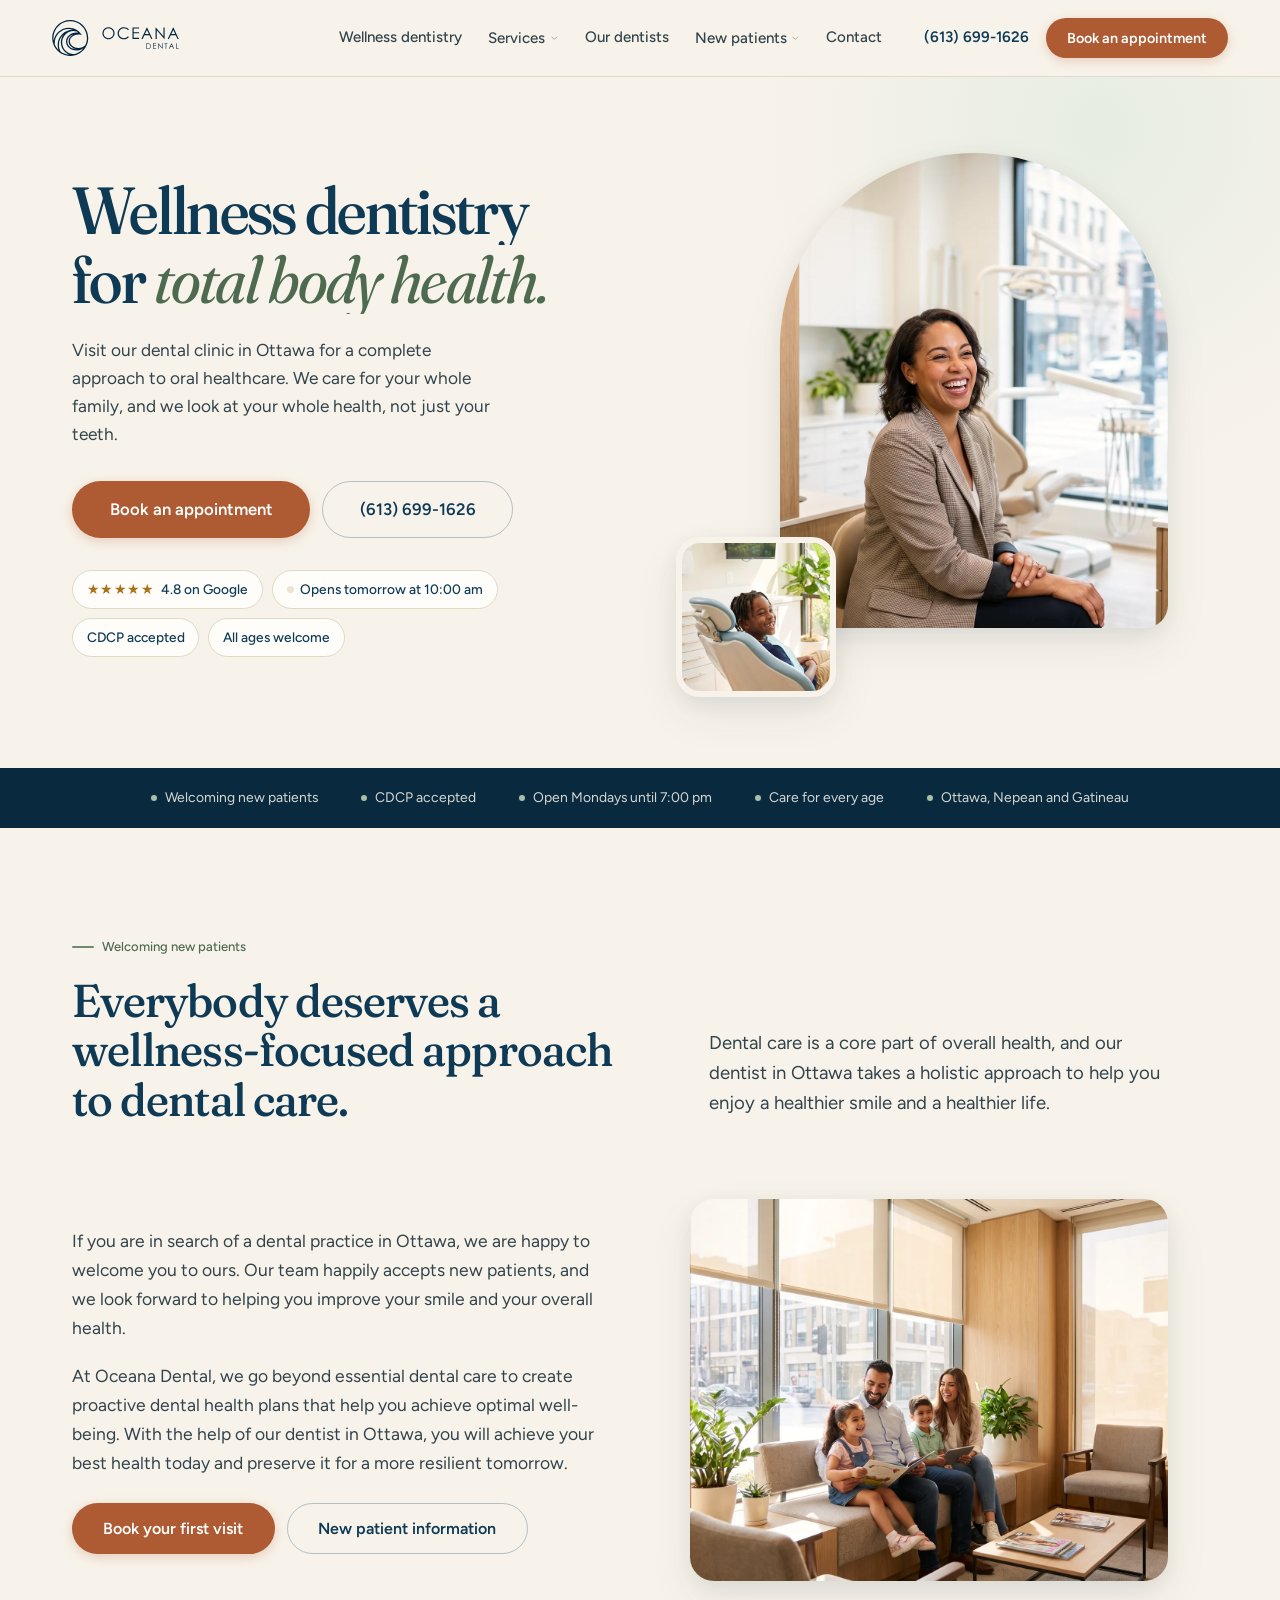
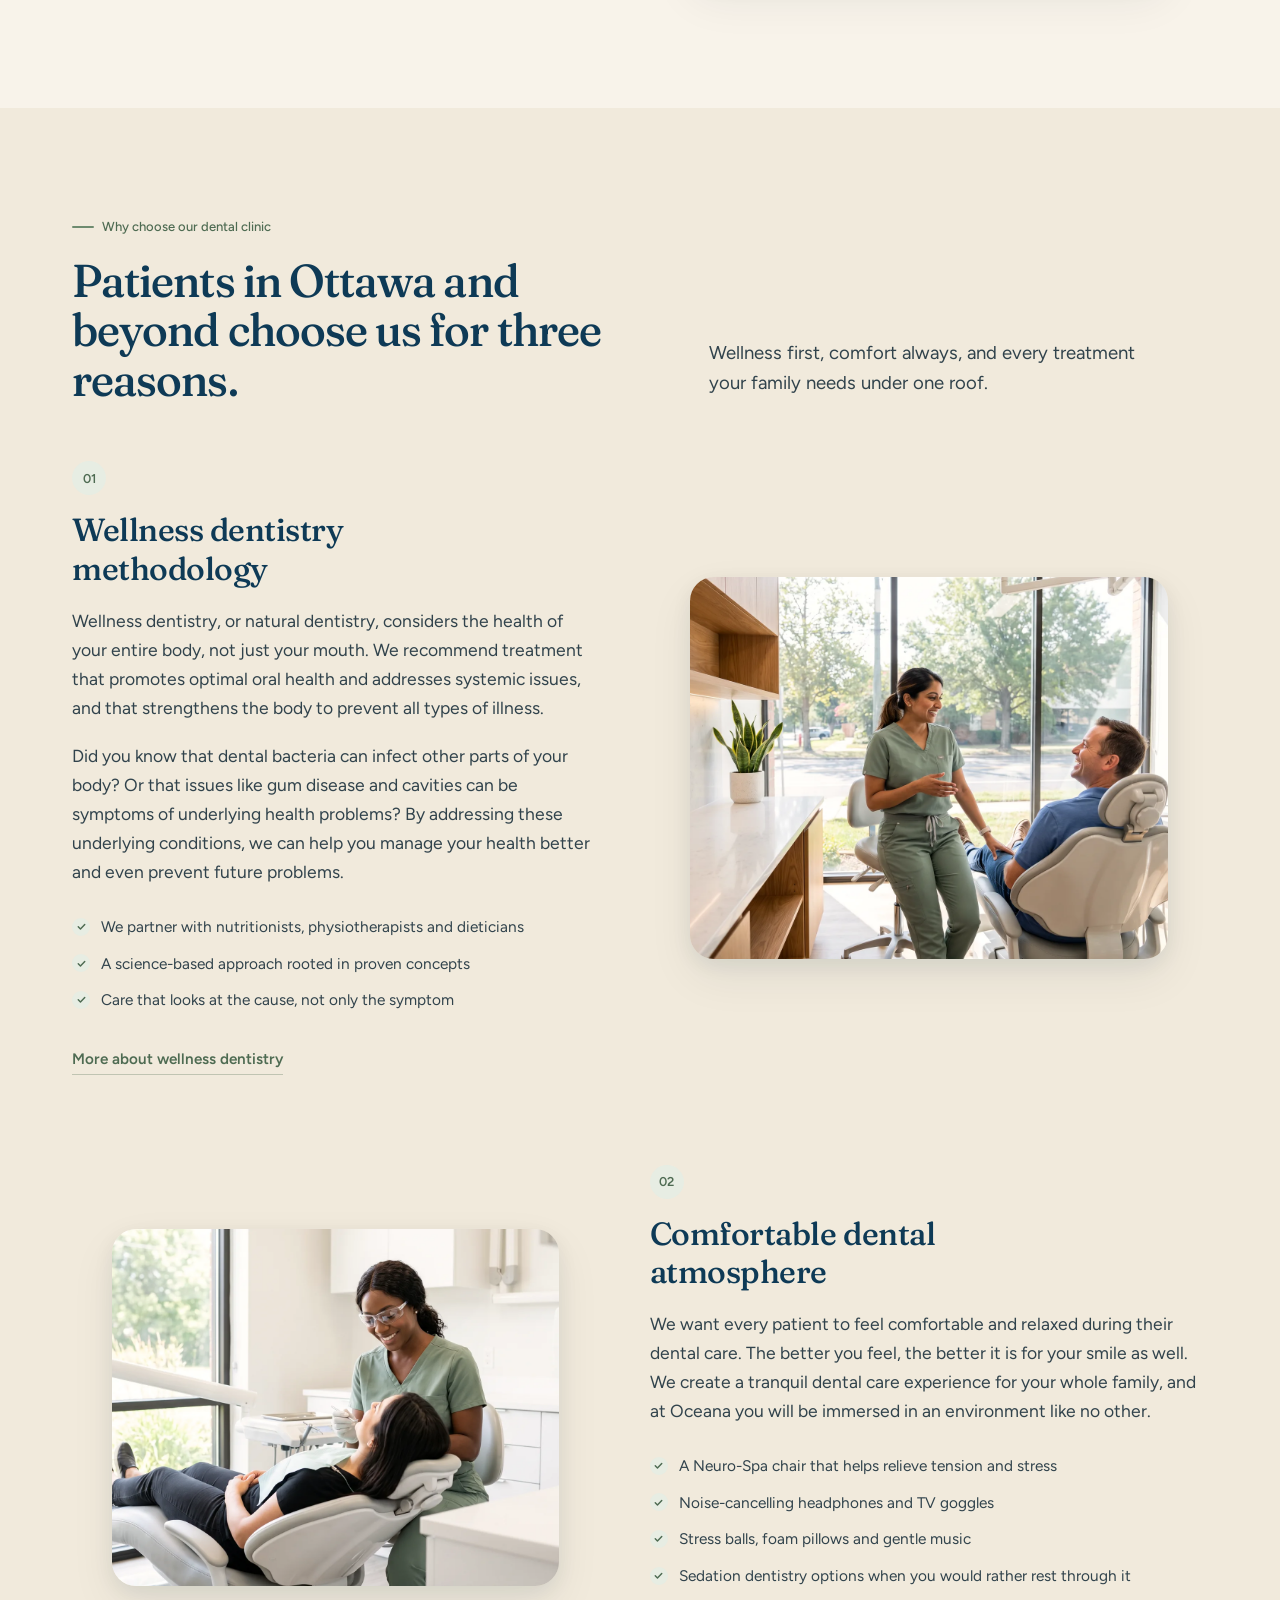
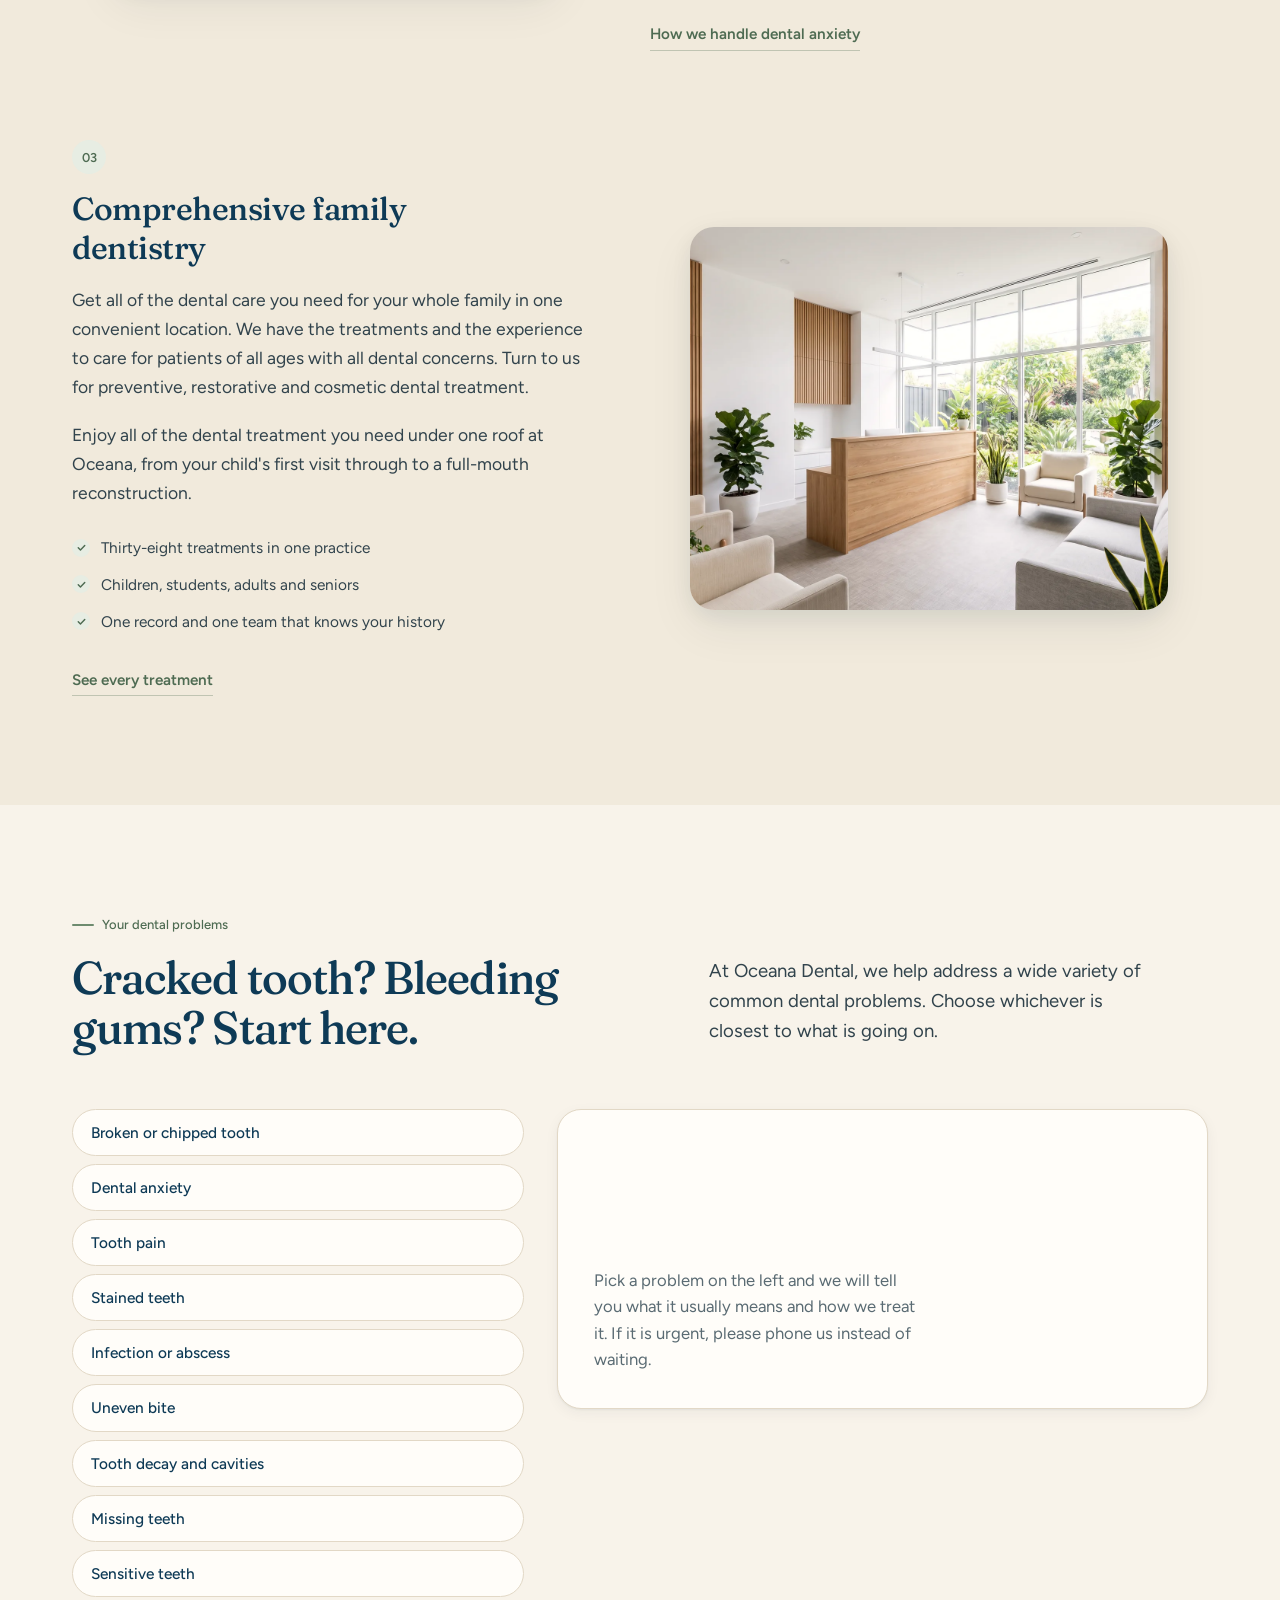
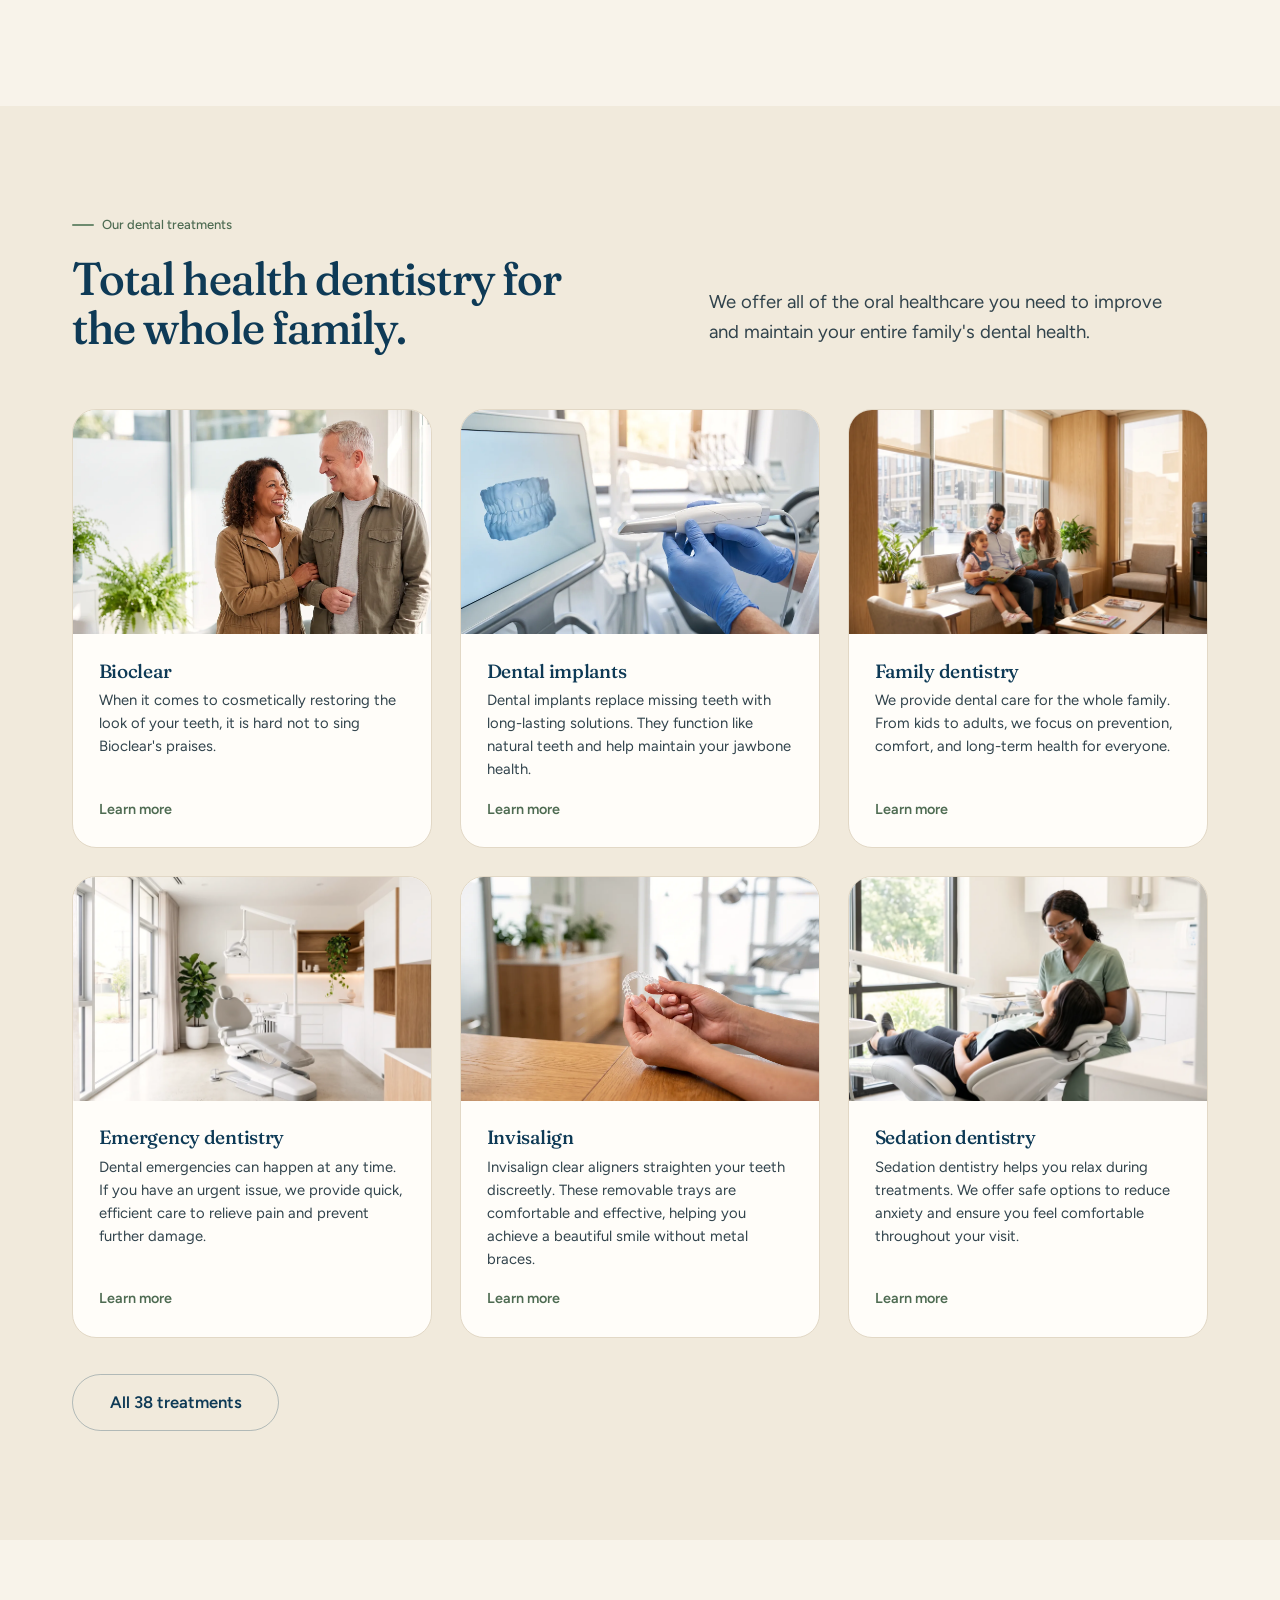
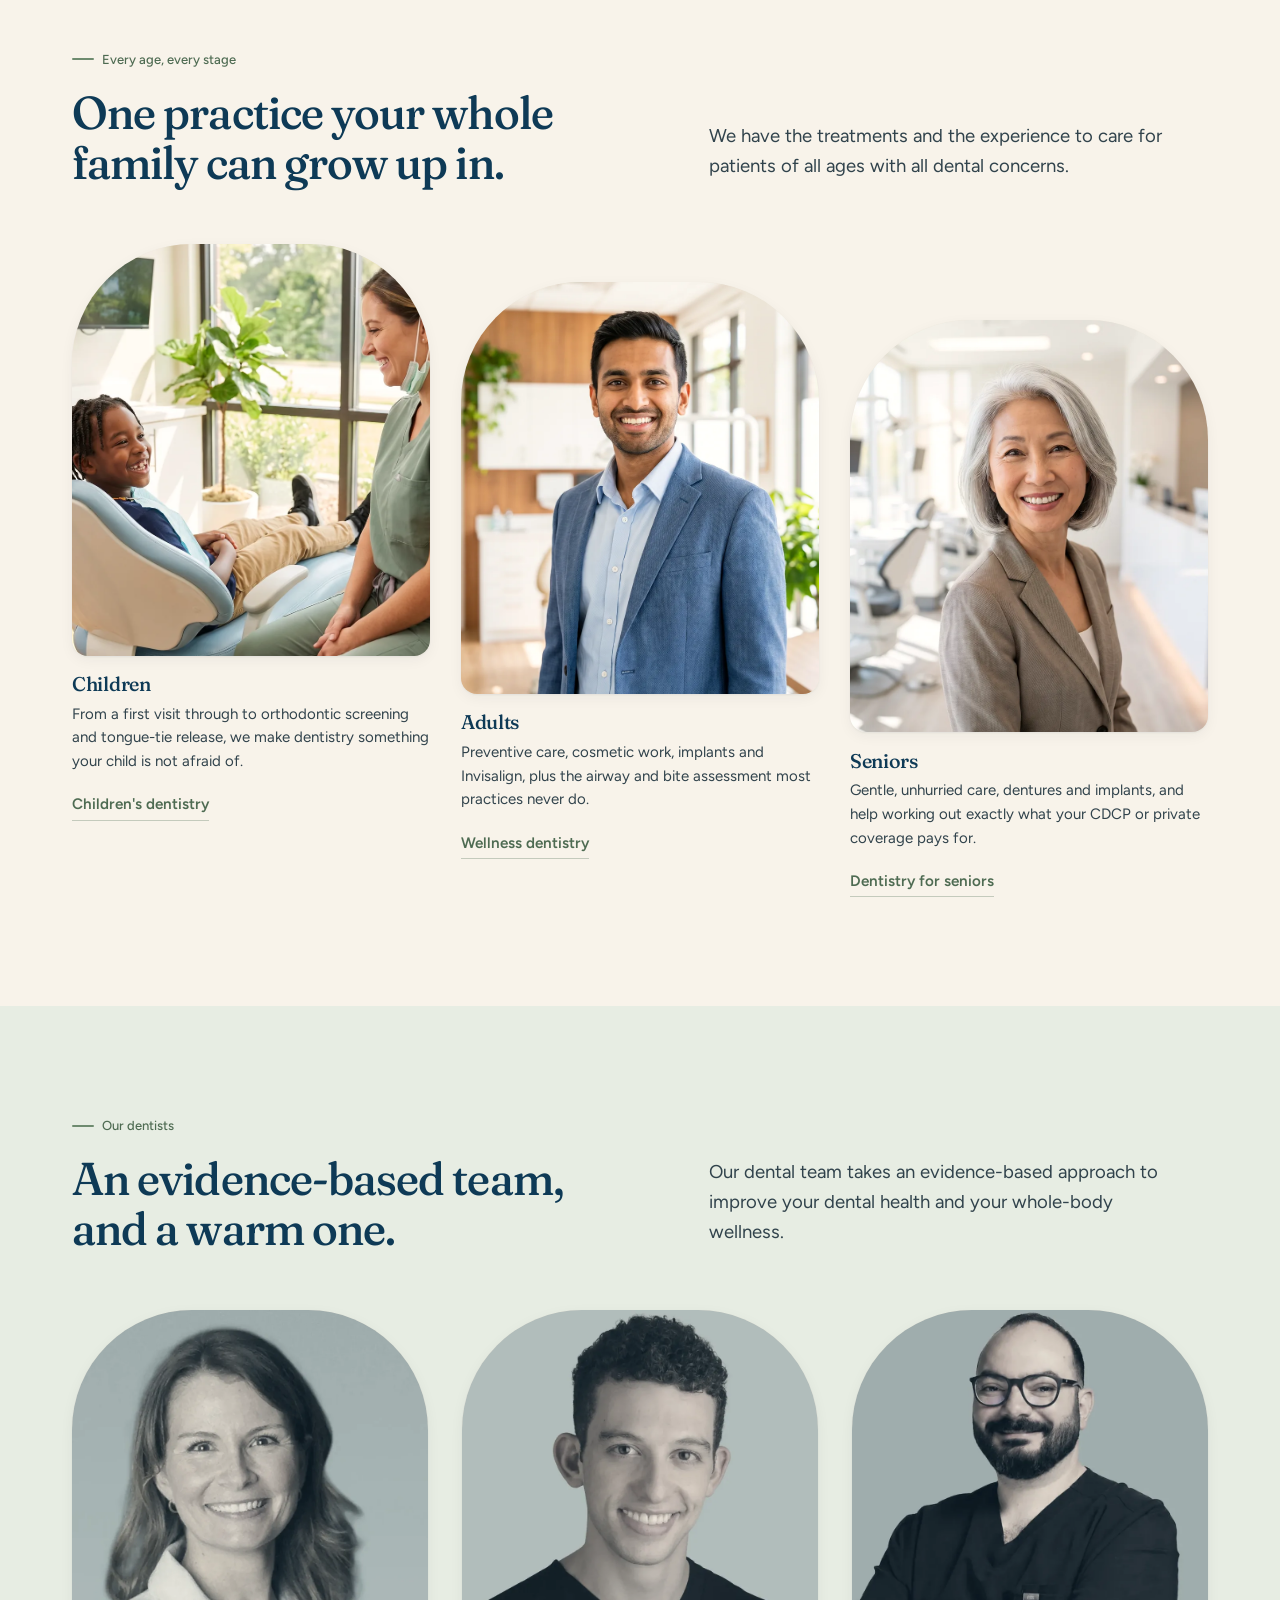
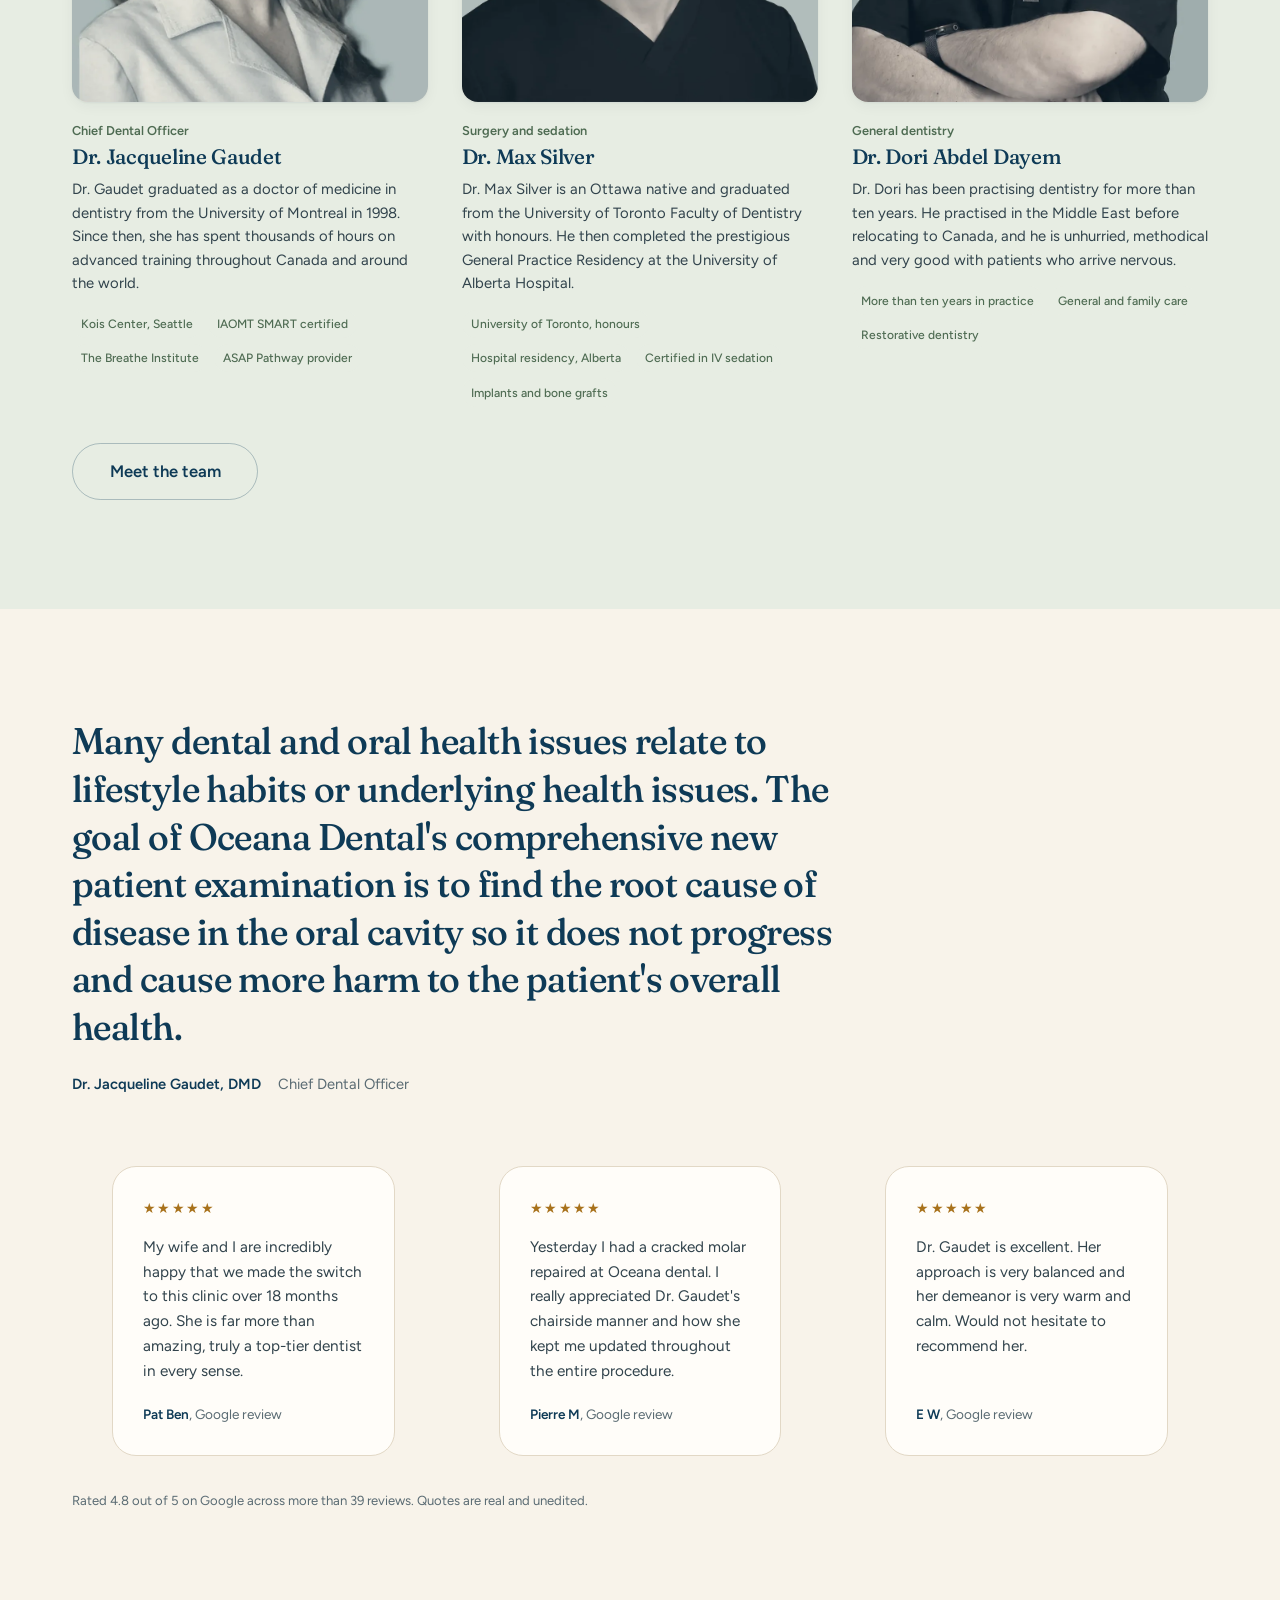
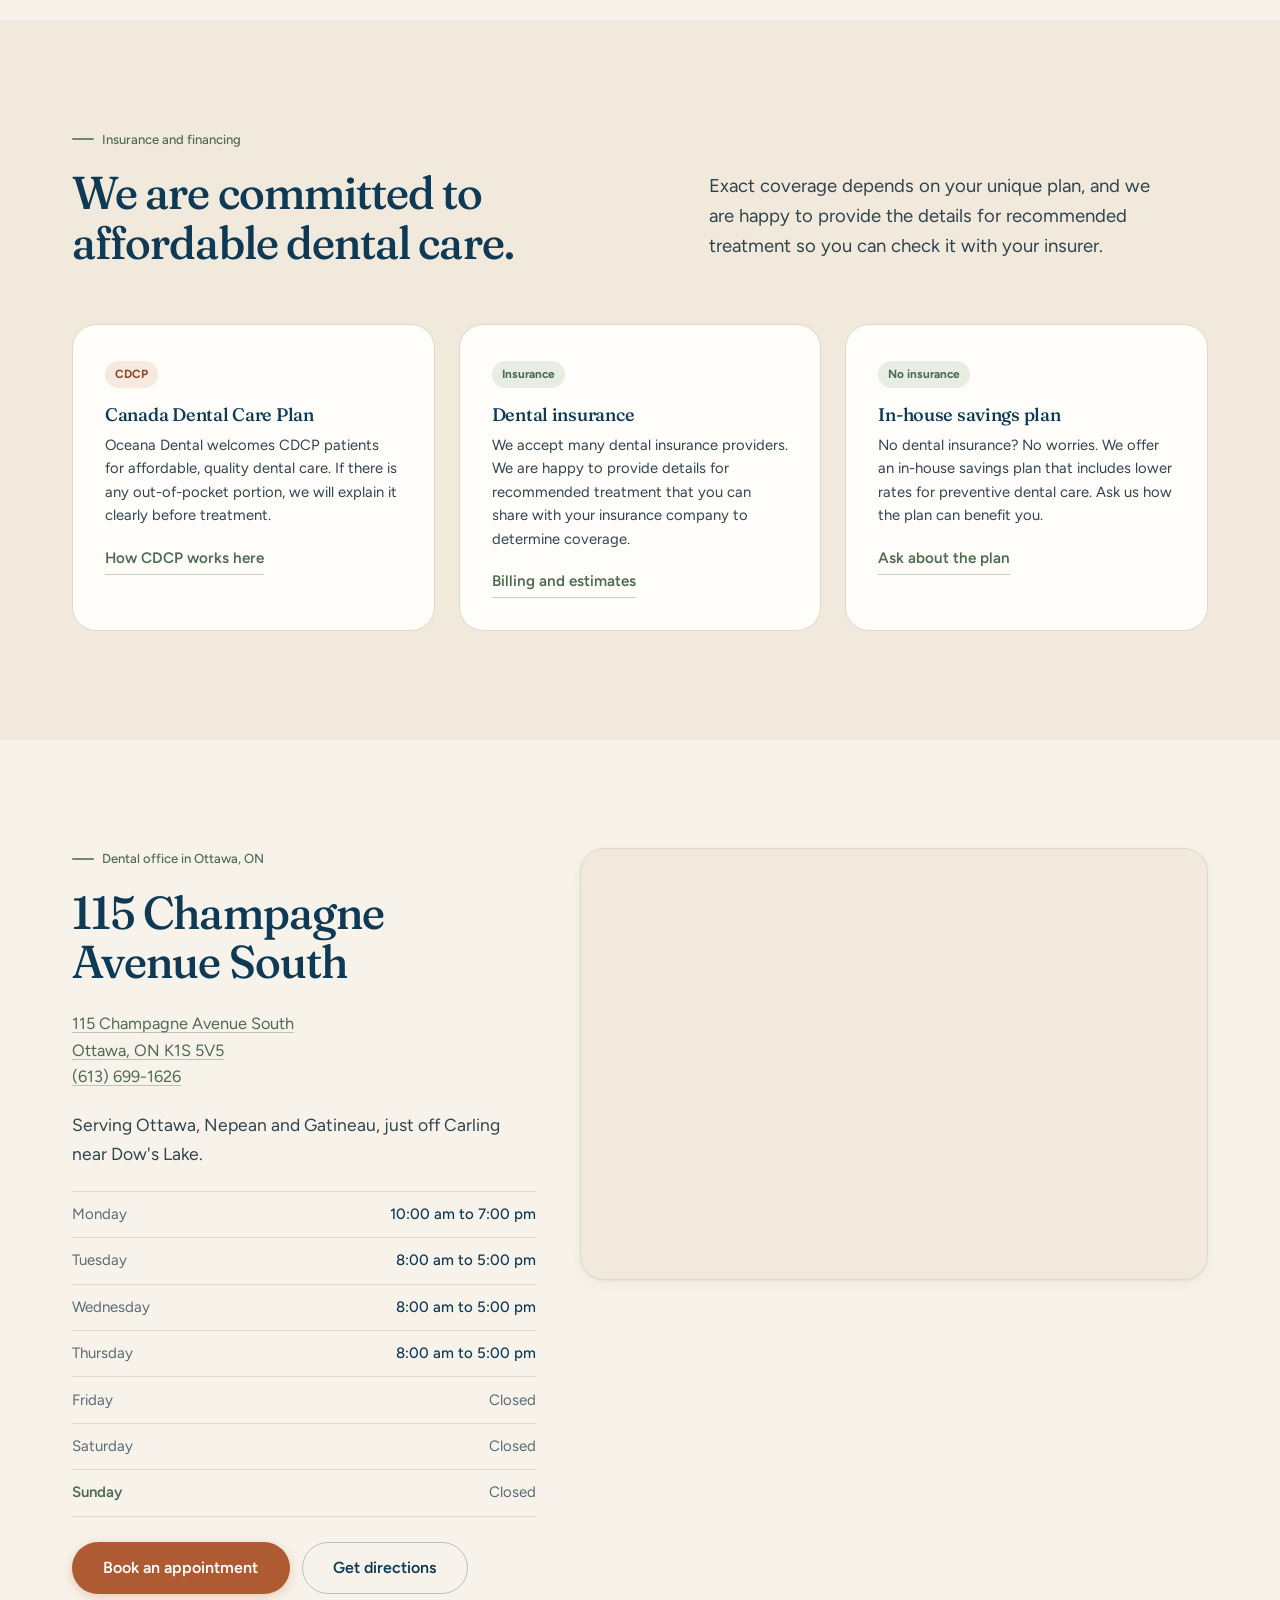
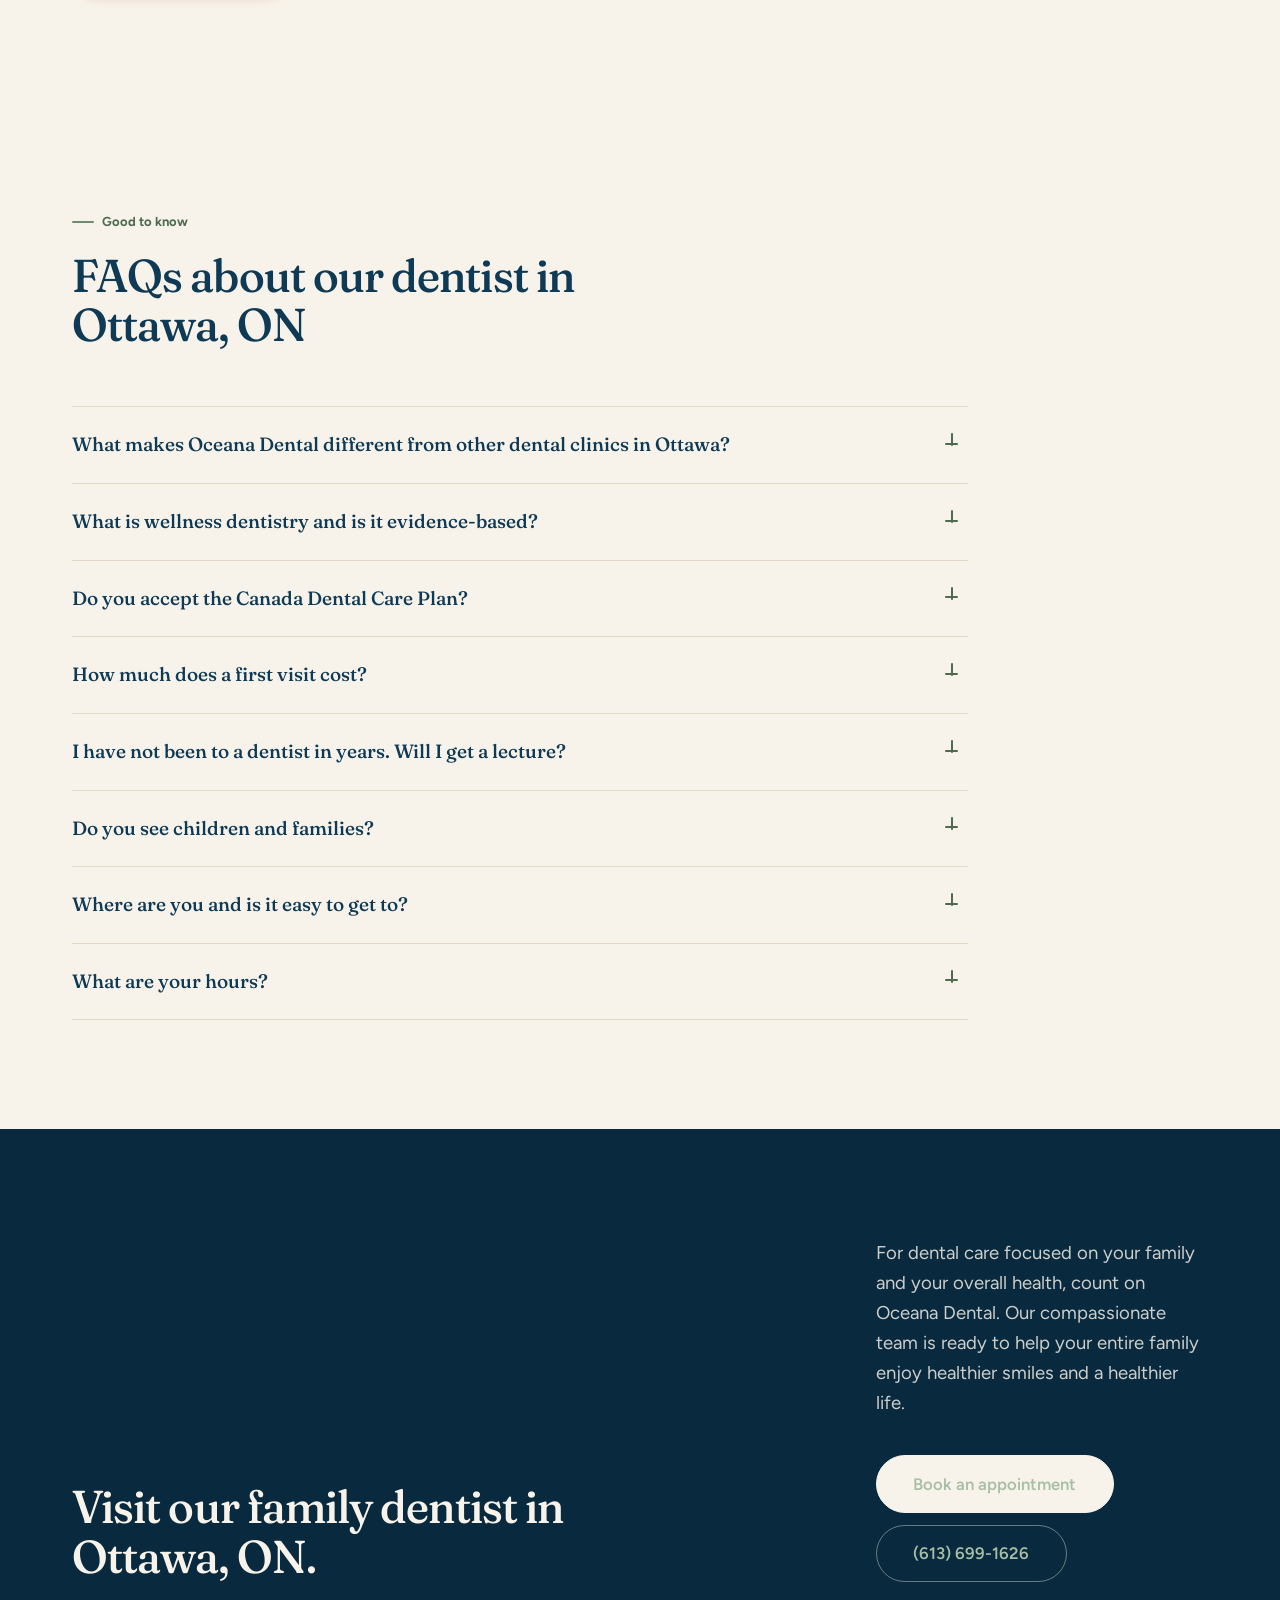
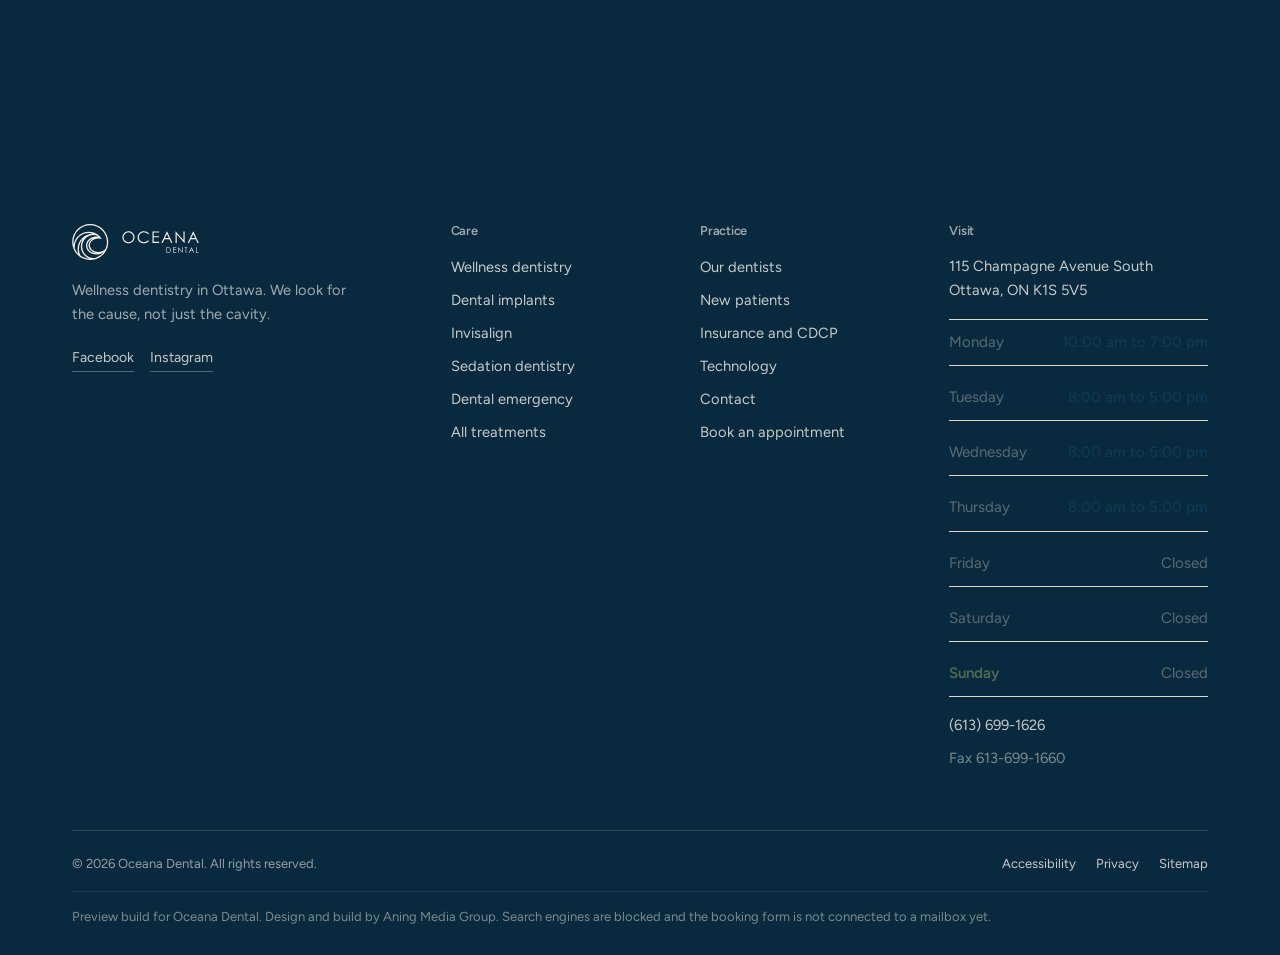
==== commit fa5721e2: "Proofreading pass: hyphenation, punctuation and grammar throughout" ====
--- a/index.html
+++ b/index.html
@@ -22,7 +22,7 @@
 <link rel="preload" as="image" href="assets/img/ph/hero.webp" fetchpriority="high">
 <script>document.documentElement.setAttribute("data-intro","");</script>
 <script type="application/ld+json">{"@context":"https://schema.org","@type":"Dentist","@id":"https://oceanadental.ca/#practice","name":"Oceana Dental","url":"https://oceanadental.ca","telephone":"(613) 699-1626","faxNumber":"613-699-1660","image":"https://oceanadental.ca/assets/img/logo.svg","priceRange":"$$","address":{"@type":"PostalAddress","streetAddress":"115 Champagne Avenue South","addressLocality":"Ottawa","addressRegion":"ON","postalCode":"K1S 5V5","addressCountry":"CA"},"geo":{"@type":"GeoCoordinates","latitude":45.3982055,"longitude":-75.7109552},"hasMap":"https://maps.app.goo.gl/BRhoStTDBjFMYJ9u7","sameAs":["https://www.facebook.com/oceanadental.ca","https://www.instagram.com/oceanadental/"],"openingHoursSpecification":[{"@type":"OpeningHoursSpecification","dayOfWeek":"https://schema.org/Monday","opens":"10:00","closes":"19:00"},{"@type":"OpeningHoursSpecification","dayOfWeek":"https://schema.org/Tuesday","opens":"08:00","closes":"17:00"},{"@type":"OpeningHoursSpecification","dayOfWeek":"https://schema.org/Wednesday","opens":"08:00","closes":"17:00"},{"@type":"OpeningHoursSpecification","dayOfWeek":"https://schema.org/Thursday","opens":"08:00","closes":"17:00"}],"areaServed":[{"@type":"City","name":"Ottawa"},{"@type":"City","name":"Nepean"},{"@type":"City","name":"Gatineau"}],"aggregateRating":{"@type":"AggregateRating","ratingValue":"4.8","reviewCount":"39","bestRating":"5"},"medicalSpecialty":"Dentistry","availableService":[{"@type":"MedicalProcedure","name":"Preventive dentistry"},{"@type":"MedicalProcedure","name":"Teeth cleaning"},{"@type":"MedicalProcedure","name":"Family dentistry"},{"@type":"MedicalProcedure","name":"Children's dentistry"},{"@type":"MedicalProcedure","name":"Seniors dentistry"},{"@type":"MedicalProcedure","name":"Students dentistry"},{"@type":"MedicalProcedure","name":"Oral cancer screening"},{"@type":"MedicalProcedure","name":"Mouth guards"},{"@type":"MedicalProcedure","name":"Thumb sucking"},{"@type":"MedicalProcedure","name":"Wellness dentistry"},{"@type":"MedicalProcedure","name":"Oral bacteria & biocompatibility testing"},{"@type":"MedicalProcedure","name":"Safe mercury amalgam removal (SMART)"},{"@type":"MedicalProcedure","name":"Sleep apnea & airway"},{"@type":"MedicalProcedure","name":"Bruxism & clenching"}]}</script>
-<script type="application/ld+json">{"@context":"https://schema.org","@type":"FAQPage","mainEntity":[{"@type":"Question","name":"What makes Oceana Dental different from other dental clinics in Ottawa?","acceptedAnswer":{"@type":"Answer","text":"We start every new patient with a comprehensive exam that looks past the teeth. We assess your bite, your gums, your airway and how you breathe and sleep, then we look at how those connect to the rest of your health. Most dental problems have a cause somewhere in that picture. We would rather find it than keep patching the result."}},{"@type":"Question","name":"What is wellness dentistry and is it evidence based?","acceptedAnswer":{"@type":"Answer","text":"Wellness dentistry means we treat the mouth as part of the body rather than a separate system. It is built on mainstream, published dentistry, not alternative practice. Dr. Gaudet has trained at the Kois Center in Seattle, the University of Pennsylvania, the Misch International Implant Institute and the Breathe Institute, and holds IAOMT SMART certification for safe amalgam removal. We use the same diagnostics any strong general practice uses, we simply read them in a wider context."}},{"@type":"Question","name":"Do you accept the Canada Dental Care Plan?","acceptedAnswer":{"@type":"Answer","text":"Yes. We accept CDCP patients and we will tell you exactly what your plan covers and what, if anything, is left over before any treatment starts. If you are still working out whether you qualify, call us and we will walk you through it."}},{"@type":"Question","name":"How much does a first visit cost?","acceptedAnswer":{"@type":"Answer","text":"It depends on what your exam needs and what coverage you have. We check your insurance or CDCP benefits before your appointment and give you the numbers in writing before we do anything. You will never be surprised by an invoice here."}},{"@type":"Question","name":"I have not been to a dentist in years. Will I get a lecture?","acceptedAnswer":{"@type":"Answer","text":"No. A good number of our patients come to us after a long gap, often because a previous experience went badly. We start where you are. You will get a clear picture of what is going on and a plan you can take in stages if that suits you better."}},{"@type":"Question","name":"Do you see children and families?","acceptedAnswer":{"@type":"Answer","text":"Yes, we see every age. Dr. Silver in particular is very good with nervous young patients. He is a voice actor outside the practice and is not above using a few impressions to get a child through their first visit."}},{"@type":"Question","name":"Where are you and is it easy to get to?","acceptedAnswer":{"@type":"Answer","text":"We are at 115 Champagne Avenue South in Ottawa, just off Carling near Dow's Lake, which puts us within easy reach of the Glebe, Little Italy, Hintonburg, Nepean and the Gatineau side of the river."}},{"@type":"Question","name":"What are your hours?","acceptedAnswer":{"@type":"Answer","text":"Monday 10:00 am to 7:00 pm, Tuesday to Thursday 8:00 am to 5:00 pm. We are closed Friday, Saturday and Sunday. The Monday evening block is there for people who cannot take time off during the day."}}]}</script>
+<script type="application/ld+json">{"@context":"https://schema.org","@type":"FAQPage","mainEntity":[{"@type":"Question","name":"What makes Oceana Dental different from other dental clinics in Ottawa?","acceptedAnswer":{"@type":"Answer","text":"We start every new patient with a comprehensive exam that looks past the teeth. We assess your bite, your gums, your airway and how you breathe and sleep, then we look at how those connect to the rest of your health. Most dental problems have a cause somewhere in that picture. We would rather find it than keep patching the result."}},{"@type":"Question","name":"What is wellness dentistry and is it evidence-based?","acceptedAnswer":{"@type":"Answer","text":"Wellness dentistry means we treat the mouth as part of the body rather than a separate system. It is built on mainstream, published dentistry, not alternative practice. Dr. Gaudet has trained at the Kois Center in Seattle, the University of Pennsylvania, the Misch International Implant Institute and the Breathe Institute, and holds IAOMT SMART certification for safe amalgam removal. We use the same diagnostics any strong general practice uses. We simply read them in a wider context."}},{"@type":"Question","name":"Do you accept the Canada Dental Care Plan?","acceptedAnswer":{"@type":"Answer","text":"Yes. We accept CDCP patients and we will tell you exactly what your plan covers and what, if anything, is left over before any treatment starts. If you are still working out whether you qualify, call us and we will walk you through it."}},{"@type":"Question","name":"How much does a first visit cost?","acceptedAnswer":{"@type":"Answer","text":"It depends on what your exam needs and what coverage you have. We check your insurance or CDCP benefits before your appointment and give you the numbers in writing before we do anything. You will never be surprised by an invoice here."}},{"@type":"Question","name":"I have not been to a dentist in years. Will I get a lecture?","acceptedAnswer":{"@type":"Answer","text":"No. A good number of our patients come to us after a long gap, often because a previous experience went badly. We start where you are. You will get a clear picture of what is going on and a plan you can take in stages if that suits you better."}},{"@type":"Question","name":"Do you see children and families?","acceptedAnswer":{"@type":"Answer","text":"Yes, we see every age. Dr. Silver in particular is very good with nervous young patients. He is a voice actor outside the practice and is not above using a few impressions to get a child through their first visit."}},{"@type":"Question","name":"Where are you and is it easy to get to?","acceptedAnswer":{"@type":"Answer","text":"We are at 115 Champagne Avenue South in Ottawa, just off Carling near Dow's Lake, which puts us within easy reach of the Glebe, Little Italy, Hintonburg, Nepean and the Gatineau side of the river."}},{"@type":"Question","name":"What are your hours?","acceptedAnswer":{"@type":"Answer","text":"Monday 10:00 am to 7:00 pm, Tuesday to Thursday 8:00 am to 5:00 pm. We are closed Friday, Saturday and Sunday. The Monday evening block is there for people who cannot take time off during the day."}}]}</script>
 </head>
 <body>
 <div class="guides" id="guides" aria-hidden="true"></div>
@@ -32,7 +32,7 @@
 <nav class="nav" aria-label="Main">
 <a href="wellness-dentistry.html">Wellness dentistry</a>
 <div class="dd"><button type="button" aria-expanded="false" aria-controls="dd-svc">Services <svg class="car" viewBox="0 0 20 20" width="12" height="12" aria-hidden="true" focusable="false"><path d="M4 7l6 6 6-6" stroke="currentColor" stroke-width="1.9" fill="none" stroke-linecap="round" stroke-linejoin="round"/></svg></button>
-<div class="dd-p wide" id="dd-svc"><a href="wellness-dentistry.html">Wellness dentistry<span>Root cause care for your whole body</span></a><a href="dental-implants.html">Dental implants<span>Replace a missing tooth for good</span></a><a href="invisalign.html">Invisalign<span>Straighten teeth without brackets</span></a><a href="emergency-dentist.html">Emergency dentistry<span>In pain today? Start here</span></a><a href="sedation-dentistry.html">Sedation dentistry<span>IV sedation with Dr. Silver</span></a><a href="services.html#family-dentist">Family dentistry<span>Care for every age, one roof</span></a><div class="dd-all"><a href="services.html"><strong>All 38 services</strong><span>The full list, grouped by what you need</span></a></div></div></div>
+<div class="dd-p wide" id="dd-svc"><a href="wellness-dentistry.html">Wellness dentistry<span>Root-cause care for your whole body</span></a><a href="dental-implants.html">Dental implants<span>Replace a missing tooth for good</span></a><a href="invisalign.html">Invisalign<span>Straighten teeth without brackets</span></a><a href="emergency-dentist.html">Emergency dentistry<span>In pain today? Start here</span></a><a href="sedation-dentistry.html">Sedation dentistry<span>IV sedation with Dr. Silver</span></a><a href="services.html#family-dentist">Family dentistry<span>Care for every age, one roof</span></a><div class="dd-all"><a href="services.html"><strong>All 38 services</strong><span>The full list, grouped by what you need</span></a></div></div></div>
 <a href="dentists.html">Our dentists</a>
 <div class="dd"><button type="button" aria-expanded="false" aria-controls="dd-np">New patients <svg class="car" viewBox="0 0 20 20" width="12" height="12" aria-hidden="true" focusable="false"><path d="M4 7l6 6 6-6" stroke="currentColor" stroke-width="1.9" fill="none" stroke-linecap="round" stroke-linejoin="round"/></svg></button>
 <div class="dd-p" id="dd-np"><a href="new-patients.html#first-visit">Your first visit<span>What the comprehensive exam covers</span></a><a href="new-patients.html#insurance">Insurance and CDCP<span>Direct billing, CDCP, no insurance</span></a><a href="new-patients.html#technology">Our technology<span>iTero, AIRFLOW, lasers, digital X-ray</span></a><a href="new-patients.html#comfort">Comfort and anxiety<span>How we make the chair easier</span></a><div class="dd-all"><a href="new-patients.html"><strong>New patient guide</strong><span>Everything before your first visit</span></a></div></div></div>
@@ -90,7 +90,7 @@
 <section class="sec"><div class="wrap">
 <div class="split">
 <div><p class="lab">Welcoming new patients</p>
-<h2>Everybody deserves a wellness focused approach to dental care.</h2></div>
+<h2>Everybody deserves a wellness-focused approach to dental care.</h2></div>
 <div><p class="lede">Dental care is a core part of overall health, and our dentist in Ottawa takes
 a holistic approach to help you enjoy a healthier smile and a healthier life.</p></div></div>
 <div class="pillar">
@@ -98,8 +98,8 @@
 <p>If you are in search of a dental practice in Ottawa, we are happy to welcome you to ours. Our
 team happily accepts new patients, and we look forward to helping you improve your smile and your
 overall health.</p>
-<p>At Oceana Dental we go beyond the essential dental care to create proactive dental health plans
-that help you achieve optimal well being. With the help of our dentist in Ottawa, you will achieve
+<p>At Oceana Dental, we go beyond essential dental care to create proactive dental health plans
+that help you achieve optimal well-being. With the help of our dentist in Ottawa, you will achieve
 your best health today and preserve it for a more resilient tomorrow.</p>
 <div class="btns" style="margin-top:1.6rem">
 <a class="btn btn-a" href="book.html">Book your first visit</a>
@@ -120,14 +120,14 @@
 <div class="pillar-t"><span class="pillar-n">01</span>
 <h3>Wellness dentistry methodology</h3>
 <p>Wellness dentistry, or natural dentistry, considers the health of your entire body, not just
-your mouth. We make recommendations for treatment to promote optimal oral health and address
-systemic issues, as well as for strengthening the body to prevent all types of illness.</p>
+your mouth. We recommend treatment that promotes optimal oral health and addresses
+systemic issues, and that strengthens the body to prevent all types of illness.</p>
 <p>Did you know that dental bacteria can infect other parts of your body? Or that issues like gum
 disease and cavities can be symptoms of underlying health problems? By addressing these underlying
-conditions we can help you manage your health better and even prevent future problems.</p>
+conditions, we can help you manage your health better and even prevent future problems.</p>
 <ul class="flist">
 <li>We partner with nutritionists, physiotherapists and dieticians</li>
-<li>A science based approach rooted in proven concepts</li>
+<li>A science-based approach rooted in proven concepts</li>
 <li>Care that looks at the cause, not only the symptom</li>
 </ul>
 <p style="margin-top:1.5rem"><a class="lnk" href="wellness-dentistry.html">More about wellness dentistry</a></p>
@@ -144,7 +144,7 @@
 whole family, and at Oceana you will be immersed in an environment like no other.</p>
 <ul class="flist">
 <li>A Neuro-Spa chair that helps relieve tension and stress</li>
-<li>Noise cancelling headphones and TV goggles</li>
+<li>Noise-cancelling headphones and TV goggles</li>
 <li>Stress balls, foam pillows and gentle music</li>
 <li>Sedation dentistry options when you would rather rest through it</li>
 </ul>
@@ -161,9 +161,9 @@
 the treatments and the experience to care for patients of all ages with all dental concerns. Turn
 to us for preventive, restorative and cosmetic dental treatment.</p>
 <p>Enjoy all of the dental treatment you need under one roof at Oceana, from your child's first
-visit through to a full mouth reconstruction.</p>
+visit through to a full-mouth reconstruction.</p>
 <ul class="flist">
-<li>Thirty eight treatments in one practice</li>
+<li>Thirty-eight treatments in one practice</li>
 <li>Children, students, adults and seniors</li>
 <li>One record and one team that knows your history</li>
 </ul>
@@ -177,7 +177,7 @@
 <section class="sec" id="problems"><div class="wrap">
 <div class="split"><div><p class="lab">Your dental problems</p>
 <h2>Cracked tooth? Bleeding gums? Start here.</h2></div>
-<div><p class="lede">At Oceana Dental we help address a wide variety of common dental problems.
+<div><p class="lede">At Oceana Dental, we help address a wide variety of common dental problems.
 Choose whichever is closest to what is going on.</p></div></div>
 <div class="pick">
 <div class="pick-opts"><button type="button" class="pick-b" data-k="chipped" aria-pressed="false">Broken or chipped tooth</button><button type="button" class="pick-b" data-k="anxiety" aria-pressed="false">Dental anxiety</button><button type="button" class="pick-b" data-k="pain" aria-pressed="false">Tooth pain</button><button type="button" class="pick-b" data-k="stained" aria-pressed="false">Stained teeth</button><button type="button" class="pick-b" data-k="abscess" aria-pressed="false">Infection or abscess</button><button type="button" class="pick-b" data-k="bite" aria-pressed="false">Uneven bite</button><button type="button" class="pick-b" data-k="decay" aria-pressed="false">Tooth decay and cavities</button><button type="button" class="pick-b" data-k="missing" aria-pressed="false">Missing teeth</button><button type="button" class="pick-b" data-k="sensitive" aria-pressed="false">Sensitive teeth</button></div>
@@ -186,7 +186,7 @@
 we treat it. If it is urgent, please phone us instead of waiting.</p>
 </div>
 </div>
-<script type="application/json" id="pick-data">{"chipped":{"h":"Broken or chipped tooth","img":"assets/img/ph/operatory.webp","p":"Chipped teeth are a common result of sports injuries or other falls. No matter how it happens, a broken tooth disrupts the look of your smile and may cause sensitivity as well. We offer several restorative dental solutions, including crowns and fillings, to repair broken teeth and help you regain a comfortable smile.","href":"services.html#tooth-crown","cta":"Read more about this"},"anxiety":{"h":"Dental anxiety","img":"assets/img/ph/hygienist.webp","p":"A fear of the dentist is a common phobia that many people of all ages struggle with. We know how intimidating it can be to visit the dentist, but we go above and beyond to ensure your comfort. Enjoy a tranquil dental experience with our Neuro-Spa chair, noise cancelling headphones, and more. We also offer sedation dentistry options to help you stay relaxed and comfortable.","href":"sedation-dentistry.html","cta":"Read more about this"},"pain":{"h":"Tooth pain","img":"assets/img/ph/scanner.webp","p":"Tooth pain can be a real, well, pain. It may also signal a variety of underlying causes, including cavities, worn enamel, or gum disease. Our team will get to the bottom of your tooth pain so we can provide the most effective treatment, whether it is a simple filling, a root canal, or another treatment.","href":"emergency-dentist.html","cta":"Read more about this"},"stained":{"h":"Stained teeth","img":"assets/img/ph/adult.webp","p":"Normal wear and tear will lead to stains. Consuming more coffee, soda, dark tea, and tobacco can speed up the process, leaving you with noticeably yellow teeth. But you do not have to live with it. At Oceana Dental, we provide modern teeth cleanings to help prevent staining and teeth whitening treatment to remove even deep stains. Come to us to get a bright, white smile.","href":"services.html#teeth-whitening","cta":"Read more about this"},"abscess":{"h":"Infection or abscess","img":"assets/img/ph/operatory.webp","p":"A dental abscess is a pocket of pus caused by a serious infection in the tooth or gums. It often comes with pain, swelling, or a bad taste in the mouth. Our team acts quickly to clean out the infection, usually with a root canal or other treatment, to prevent it from spreading and help you heal.","href":"services.html#root-canal-treatment","cta":"Read more about this"},"bite":{"h":"Uneven bite","img":"assets/img/ph/child-wide.webp","p":"An uneven bite can make chewing uncomfortable and put extra strain on your teeth and jaw over time. We look at how your teeth meet and recommend the treatment that will bring your bite back into balance, which may be alignment, restorative work, or a night guard.","href":"invisalign.html","cta":"Read more about this"},"decay":{"h":"Tooth decay and cavities","img":"assets/img/ph/reception.webp","p":"Tooth decay is the most common dental problem we see, and it is almost always preventable. We find cavities early with digital X-rays and treat them before they reach the nerve, then look at why the decay started in the first place.","href":"services.html#tooth-fillings","cta":"Read more about this"},"missing":{"h":"Missing teeth","img":"assets/img/ph/couple.webp","p":"Missing teeth affect far more than your smile. The bone that held the tooth begins to shrink, and the teeth on either side start to drift. We replace missing teeth with implants, bridges, or dentures, and we will talk you through which one suits your mouth and your budget.","href":"dental-implants.html","cta":"Read more about this"},"sensitive":{"h":"Sensitive teeth","img":"assets/img/ph/senior.webp","p":"Sensitivity to hot, cold, or sweet food usually means worn enamel, receding gums, or a small crack. It is your mouth telling you something has changed. We find the cause rather than simply recommending a different toothpaste.","href":"services.html#preventive-dentistry","cta":"Read more about this"}}</script>
+<script type="application/json" id="pick-data">{"chipped":{"h":"Broken or chipped tooth","img":"assets/img/ph/operatory.webp","p":"Chipped teeth are a common result of sports injuries or other falls. No matter how it happens, a broken tooth disrupts the look of your smile and may cause sensitivity as well. We offer several restorative dental solutions, including crowns and fillings, to repair broken teeth and help you regain a comfortable smile.","href":"services.html#tooth-crown","cta":"Read more about this"},"anxiety":{"h":"Dental anxiety","img":"assets/img/ph/hygienist.webp","p":"A fear of the dentist is a common phobia that many people of all ages struggle with. We know how intimidating it can be to visit the dentist, but we go above and beyond to ensure your comfort. Enjoy a tranquil dental experience with our Neuro-Spa chair, noise-cancelling headphones, and more. We also offer sedation dentistry options to help you stay relaxed and comfortable.","href":"sedation-dentistry.html","cta":"Read more about this"},"pain":{"h":"Tooth pain","img":"assets/img/ph/scanner.webp","p":"Tooth pain can be a real, well, pain. It may also signal a variety of underlying causes, including cavities, worn enamel, or gum disease. Our team will get to the bottom of your tooth pain so we can provide the most effective treatment, whether it is a simple filling, a root canal, or another treatment.","href":"emergency-dentist.html","cta":"Read more about this"},"stained":{"h":"Stained teeth","img":"assets/img/ph/adult.webp","p":"Normal wear and tear will lead to stains. Consuming more coffee, soda, dark tea, and tobacco can speed up the process, leaving you with noticeably yellow teeth. But you do not have to live with it. At Oceana Dental, we provide modern teeth cleanings to help prevent staining and teeth whitening treatment to remove even deep stains. Come to us to get a bright, white smile.","href":"services.html#teeth-whitening","cta":"Read more about this"},"abscess":{"h":"Infection or abscess","img":"assets/img/ph/operatory.webp","p":"A dental abscess is a pocket of pus caused by a serious infection in the tooth or gums. It often comes with pain, swelling, or a bad taste in the mouth. Our team acts quickly to clean out the infection, usually with a root canal or other treatment, to prevent it from spreading and help you heal.","href":"services.html#root-canal-treatment","cta":"Read more about this"},"bite":{"h":"Uneven bite","img":"assets/img/ph/child-wide.webp","p":"An uneven bite can make chewing uncomfortable and put extra strain on your teeth and jaw over time. We look at how your teeth meet and recommend the treatment that will bring your bite back into balance, which may be alignment, restorative work, or a night guard.","href":"invisalign.html","cta":"Read more about this"},"decay":{"h":"Tooth decay and cavities","img":"assets/img/ph/reception.webp","p":"Tooth decay is the most common dental problem we see, and it is almost always preventable. We find cavities early with digital X-rays and treat them before they reach the nerve, then look at why the decay started in the first place.","href":"services.html#tooth-fillings","cta":"Read more about this"},"missing":{"h":"Missing teeth","img":"assets/img/ph/couple.webp","p":"Missing teeth affect far more than your smile. The bone that held the tooth begins to shrink, and the teeth on either side start to drift. We replace missing teeth with implants, bridges, or dentures, and we will talk you through which one suits your mouth and your budget.","href":"dental-implants.html","cta":"Read more about this"},"sensitive":{"h":"Sensitive teeth","img":"assets/img/ph/senior.webp","p":"Sensitivity to hot, cold, or sweet food usually means worn enamel, receding gums, or a small crack. It is your mouth telling you something has changed. We find the cause rather than simply recommending a different toothpaste.","href":"services.html#preventive-dentistry","cta":"Read more about this"}}</script>
 </div></section>
 
 <section class="sec warm"><div class="wrap">
@@ -194,7 +194,7 @@
 <h2>Total health dentistry for the whole family.</h2></div>
 <div><p class="lede">We offer all of the oral healthcare you need to improve and maintain your
 entire family's dental health.</p></div></div>
-<div class="figs"><a class="figc" href="services.html#bioclear"><div class="figc-i"><img src="assets/img/ph/couple.webp" width="1400" height="939" loading="lazy" alt=""></div><div class="figc-t"><h3>Bioclear</h3><p>When it comes to cosmetically restoring the look of your teeth, it is hard not to sing Bioclear's praises.</p><span class="go">Learn more</span></div></a><a class="figc" href="dental-implants.html"><div class="figc-i"><img src="assets/img/ph/scanner.webp" width="1400" height="939" loading="lazy" alt=""></div><div class="figc-t"><h3>Dental implants</h3><p>Dental implants replace missing teeth with long lasting solutions. They function like natural teeth and help maintain your jawbone health.</p><span class="go">Learn more</span></div></a><a class="figc" href="services.html#family-dentist"><div class="figc-i"><img src="assets/img/ph/family.webp" width="1400" height="939" loading="lazy" alt=""></div><div class="figc-t"><h3>Family dentistry</h3><p>We provide dental care for the whole family. From kids to adults, we focus on prevention, comfort, and long term health for everyone.</p><span class="go">Learn more</span></div></a><a class="figc" href="emergency-dentist.html"><div class="figc-i"><img src="assets/img/ph/operatory.webp" width="1400" height="939" loading="lazy" alt=""></div><div class="figc-t"><h3>Emergency dentistry</h3><p>Dental emergencies can happen at any time. If you have an urgent issue, we provide quick, efficient care to relieve pain and prevent further damage.</p><span class="go">Learn more</span></div></a><a class="figc" href="invisalign.html"><div class="figc-i"><img src="assets/img/ph/aligner.webp" width="1400" height="939" loading="lazy" alt=""></div><div class="figc-t"><h3>Invisalign</h3><p>Invisalign clear aligners straighten your teeth discreetly. These removable trays are comfortable and effective, helping you achieve a beautiful smile without metal braces.</p><span class="go">Learn more</span></div></a><a class="figc" href="sedation-dentistry.html"><div class="figc-i"><img src="assets/img/ph/hygienist.webp" width="1400" height="939" loading="lazy" alt=""></div><div class="figc-t"><h3>Sedation dentistry</h3><p>Sedation dentistry helps you relax during treatments. We offer safe options to reduce anxiety and ensure you feel comfortable throughout your visit.</p><span class="go">Learn more</span></div></a></div>
+<div class="figs"><a class="figc" href="services.html#bioclear"><div class="figc-i"><img src="assets/img/ph/couple.webp" width="1400" height="939" loading="lazy" alt=""></div><div class="figc-t"><h3>Bioclear</h3><p>When it comes to cosmetically restoring the look of your teeth, it is hard not to sing Bioclear's praises.</p><span class="go">Learn more</span></div></a><a class="figc" href="dental-implants.html"><div class="figc-i"><img src="assets/img/ph/scanner.webp" width="1400" height="939" loading="lazy" alt=""></div><div class="figc-t"><h3>Dental implants</h3><p>Dental implants replace missing teeth with long-lasting solutions. They function like natural teeth and help maintain your jawbone health.</p><span class="go">Learn more</span></div></a><a class="figc" href="services.html#family-dentist"><div class="figc-i"><img src="assets/img/ph/family.webp" width="1400" height="939" loading="lazy" alt=""></div><div class="figc-t"><h3>Family dentistry</h3><p>We provide dental care for the whole family. From kids to adults, we focus on prevention, comfort, and long-term health for everyone.</p><span class="go">Learn more</span></div></a><a class="figc" href="emergency-dentist.html"><div class="figc-i"><img src="assets/img/ph/operatory.webp" width="1400" height="939" loading="lazy" alt=""></div><div class="figc-t"><h3>Emergency dentistry</h3><p>Dental emergencies can happen at any time. If you have an urgent issue, we provide quick, efficient care to relieve pain and prevent further damage.</p><span class="go">Learn more</span></div></a><a class="figc" href="invisalign.html"><div class="figc-i"><img src="assets/img/ph/aligner.webp" width="1400" height="939" loading="lazy" alt=""></div><div class="figc-t"><h3>Invisalign</h3><p>Invisalign clear aligners straighten your teeth discreetly. These removable trays are comfortable and effective, helping you achieve a beautiful smile without metal braces.</p><span class="go">Learn more</span></div></a><a class="figc" href="sedation-dentistry.html"><div class="figc-i"><img src="assets/img/ph/hygienist.webp" width="1400" height="939" loading="lazy" alt=""></div><div class="figc-t"><h3>Sedation dentistry</h3><p>Sedation dentistry helps you relax during treatments. We offer safe options to reduce anxiety and ensure you feel comfortable throughout your visit.</p><span class="go">Learn more</span></div></a></div>
 <div class="btns" style="margin-top:36px">
 <a class="btn btn-b btn-lg" href="services.html">All 38 treatments</a></div>
 </div></section>
@@ -207,7 +207,7 @@
 <div class="gens">
 <article class="gen"><figure class="arch-s"><img src="assets/img/ph/child-wide.webp" width="1400"
  height="939" loading="lazy" alt="A child grinning in the dental chair beside a hygienist"></figure>
-<h3>Children</h3><p>From a first visit through to orthodontic screening and tongue tie release, we
+<h3>Children</h3><p>From a first visit through to orthodontic screening and tongue-tie release, we
 make dentistry something your child is not afraid of.</p>
 <a class="lnk" href="services.html#childrens-dentist">Children's dentistry</a></article>
 
@@ -219,17 +219,17 @@
 
 <article class="gen"><figure class="arch-s"><img src="assets/img/ph/senior.webp" width="900"
  height="1117" loading="lazy" alt="A senior patient smiling in the clinic"></figure>
-<h3>Seniors</h3><p>Gentle, unhurried care, dentures and implants, and help understanding exactly
+<h3>Seniors</h3><p>Gentle, unhurried care, dentures and implants, and help working out exactly
 what your CDCP or private coverage pays for.</p>
 <a class="lnk" href="services.html#dentist-for-seniors">Dentistry for seniors</a></article>
 </div></div></section>
 
 <section class="sec tint"><div class="wrap">
 <div class="split"><div><p class="lab">Our dentists</p>
-<h2>An evidence based team, and a warm one.</h2></div>
-<div><p class="lede">Our dental team takes an evidence based approach to improve your dental health
-and your whole body wellness.</p></div></div>
-<div class="people"><article class="person"><figure class="arch-s"><img src="assets/img/p-gaudet.webp" width="900" height="1025" loading="lazy" alt="Dr. Jacqueline Gaudet, Chief Dental Officer at Oceana Dental in Ottawa"></figure><span class="role">Chief Dental Officer</span><h3>Dr. Jacqueline Gaudet</h3><p>Dr. Gaudet graduated as a doctor of medicine in dentistry from the University of Montreal in 1998. Since then she has spent thousands of hours on advanced training throughout Canada and around the world.</p><ul class="creds"><li>Kois Center, Seattle</li><li>IAOMT SMART certified</li><li>The Breathe Institute</li><li>ASAP Pathway provider</li></ul></article><article class="person"><figure class="arch-s"><img src="assets/img/p-silver.webp" width="900" height="1025" loading="lazy" alt="Dr. Max Silver, Surgery and sedation at Oceana Dental in Ottawa"></figure><span class="role">Surgery and sedation</span><h3>Dr. Max Silver</h3><p>Dr. Max Silver is an Ottawa native and graduated from the University of Toronto Faculty of Dentistry with honours. He then completed the prestigious General Practice Residency at the University of Alberta Hospital.</p><ul class="creds"><li>University of Toronto, honours</li><li>Hospital residency, Alberta</li><li>Certified in IV sedation</li><li>Implants and bone grafts</li></ul></article><article class="person"><figure class="arch-s"><img src="assets/img/p-dori.webp" width="900" height="1025" loading="lazy" alt="Dr. Dori Abdel Dayem, General dentistry at Oceana Dental in Ottawa"></figure><span class="role">General dentistry</span><h3>Dr. Dori Abdel Dayem</h3><p>Dr. Dori has been practising professional dentistry for over ten years. He practised in the Middle East before relocating to Canada, and he is unhurried, methodical and very good with patients who arrive nervous.</p><ul class="creds"><li>More than ten years in practice</li><li>General and family care</li><li>Restorative dentistry</li></ul></article></div>
+<h2>An evidence-based team, and a warm one.</h2></div>
+<div><p class="lede">Our dental team takes an evidence-based approach to improve your dental health
+and your whole-body wellness.</p></div></div>
+<div class="people"><article class="person"><figure class="arch-s"><img src="assets/img/p-gaudet.webp" width="900" height="1025" loading="lazy" alt="Dr. Jacqueline Gaudet, Chief Dental Officer at Oceana Dental in Ottawa"></figure><span class="role">Chief Dental Officer</span><h3>Dr. Jacqueline Gaudet</h3><p>Dr. Gaudet graduated as a doctor of medicine in dentistry from the University of Montreal in 1998. Since then, she has spent thousands of hours on advanced training throughout Canada and around the world.</p><ul class="creds"><li>Kois Center, Seattle</li><li>IAOMT SMART certified</li><li>The Breathe Institute</li><li>ASAP Pathway provider</li></ul></article><article class="person"><figure class="arch-s"><img src="assets/img/p-silver.webp" width="900" height="1025" loading="lazy" alt="Dr. Max Silver, Surgery and sedation at Oceana Dental in Ottawa"></figure><span class="role">Surgery and sedation</span><h3>Dr. Max Silver</h3><p>Dr. Max Silver is an Ottawa native and graduated from the University of Toronto Faculty of Dentistry with honours. He then completed the prestigious General Practice Residency at the University of Alberta Hospital.</p><ul class="creds"><li>University of Toronto, honours</li><li>Hospital residency, Alberta</li><li>Certified in IV sedation</li><li>Implants and bone grafts</li></ul></article><article class="person"><figure class="arch-s"><img src="assets/img/p-dori.webp" width="900" height="1025" loading="lazy" alt="Dr. Dori Abdel Dayem, General dentistry at Oceana Dental in Ottawa"></figure><span class="role">General dentistry</span><h3>Dr. Dori Abdel Dayem</h3><p>Dr. Dori has been practising dentistry for more than ten years. He practised in the Middle East before relocating to Canada, and he is unhurried, methodical and very good with patients who arrive nervous.</p><ul class="creds"><li>More than ten years in practice</li><li>General and family care</li><li>Restorative dentistry</li></ul></article></div>
 <div class="btns" style="margin-top:36px">
 <a class="btn btn-b btn-lg" href="dentists.html">Meet the team</a></div>
 </div></section>
@@ -242,9 +242,8 @@
 health.</blockquote>
 <cite><b>Dr. Jacqueline Gaudet, DMD</b>&nbsp; Chief Dental Officer</cite>
 </div>
-<div class="revs" style="margin-top:clamp(34px,4vw,54px)"><figure class="rev"><span class="st">&#9733;&#9733;&#9733;&#9733;&#9733;</span><blockquote>My wife and I are incredibly happy that we made the switch to this clinic over 18 months ago. She is far more than amazing, truly a top tier dentist in every sense.</blockquote><cite><b>Pat Ben</b>, Google review</cite></figure><figure class="rev"><span class="st">&#9733;&#9733;&#9733;&#9733;&#9733;</span><blockquote>Yesterday I had a cracked molar repaired at Oceana dental. I really appreciated Dr. Gaudet's chairside manner and how she kept me updated throughout the entire procedure.</blockquote><cite><b>Pierre M</b>, Google review</cite></figure><figure class="rev"><span class="st">&#9733;&#9733;&#9733;&#9733;&#9733;</span><blockquote>Dr. Gaudet is excellent. Her approach is very balanced and her demeanor is very warm and calm. Would not hesitate to recommend her.</blockquote><cite><b>E W</b>, Google review</cite></figure></div>
-<p class="fine" style="margin-top:1.1rem">Rated 4.8 out of 5 on Google across 39 or
-more reviews. Quotes are real and unedited.</p>
+<div class="revs" style="margin-top:clamp(34px,4vw,54px)"><figure class="rev"><span class="st">&#9733;&#9733;&#9733;&#9733;&#9733;</span><blockquote>My wife and I are incredibly happy that we made the switch to this clinic over 18 months ago. She is far more than amazing, truly a top-tier dentist in every sense.</blockquote><cite><b>Pat Ben</b>, Google review</cite></figure><figure class="rev"><span class="st">&#9733;&#9733;&#9733;&#9733;&#9733;</span><blockquote>Yesterday I had a cracked molar repaired at Oceana dental. I really appreciated Dr. Gaudet's chairside manner and how she kept me updated throughout the entire procedure.</blockquote><cite><b>Pierre M</b>, Google review</cite></figure><figure class="rev"><span class="st">&#9733;&#9733;&#9733;&#9733;&#9733;</span><blockquote>Dr. Gaudet is excellent. Her approach is very balanced and her demeanor is very warm and calm. Would not hesitate to recommend her.</blockquote><cite><b>E W</b>, Google review</cite></figure></div>
+<p class="fine" style="margin-top:1.1rem">Rated 4.8 out of 5 on Google across more than 39 reviews. Quotes are real and unedited.</p>
 </div></section>
 
 <section class="sec warm"><div class="wrap">
@@ -254,15 +253,15 @@
 details for recommended treatment so you can check it with your insurer.</p></div></div>
 <div class="pay">
 <div class="pay-c"><span class="tag leaf">CDCP</span><h3>Canada Dental Care Plan</h3>
-<p>Oceana Dental welcomes CDCP patients for affordable, quality dental care. If there is any out of
-pocket portion, we will explain it clearly before treatment.</p>
+<p>Oceana Dental welcomes CDCP patients for affordable, quality dental care. If there is any out-of-pocket
+portion, we will explain it clearly before treatment.</p>
 <a class="lnk" href="new-patients.html#insurance">How CDCP works here</a></div>
 <div class="pay-c"><span class="tag">Insurance</span><h3>Dental insurance</h3>
 <p>We accept many dental insurance providers. We are happy to provide details for recommended
 treatment that you can share with your insurance company to determine coverage.</p>
 <a class="lnk" href="new-patients.html#insurance">Billing and estimates</a></div>
-<div class="pay-c"><span class="tag">No insurance</span><h3>In house savings plan</h3>
-<p>No dental insurance? No worries. We offer an in house savings plan that includes lower rates for
+<div class="pay-c"><span class="tag">No insurance</span><h3>In-house savings plan</h3>
+<p>No dental insurance? No worries. We offer an in-house savings plan that includes lower rates for
 preventive dental care. Ask us how the plan can benefit you.</p>
 <a class="lnk" href="contact.html">Ask about the plan</a></div>
 </div></div></section>
@@ -284,7 +283,7 @@
 
 <section class="sec"><div class="wrap">
 <div class="split"><div><p class="lab"><b>Good to know</b></p><h2>FAQs about our dentist in Ottawa, ON</h2></div><div></div></div>
-<div class="faq"><details><summary>What makes Oceana Dental different from other dental clinics in Ottawa?</summary><div class="ans">We start every new patient with a comprehensive exam that looks past the teeth. We assess your bite, your gums, your airway and how you breathe and sleep, then we look at how those connect to the rest of your health. Most dental problems have a cause somewhere in that picture. We would rather find it than keep patching the result.</div></details><details><summary>What is wellness dentistry and is it evidence based?</summary><div class="ans">Wellness dentistry means we treat the mouth as part of the body rather than a separate system. It is built on mainstream, published dentistry, not alternative practice. Dr. Gaudet has trained at the Kois Center in Seattle, the University of Pennsylvania, the Misch International Implant Institute and the Breathe Institute, and holds IAOMT SMART certification for safe amalgam removal. We use the same diagnostics any strong general practice uses, we simply read them in a wider context.</div></details><details><summary>Do you accept the Canada Dental Care Plan?</summary><div class="ans">Yes. We accept CDCP patients and we will tell you exactly what your plan covers and what, if anything, is left over before any treatment starts. If you are still working out whether you qualify, call us and we will walk you through it.</div></details><details><summary>How much does a first visit cost?</summary><div class="ans">It depends on what your exam needs and what coverage you have. We check your insurance or CDCP benefits before your appointment and give you the numbers in writing before we do anything. You will never be surprised by an invoice here.</div></details><details><summary>I have not been to a dentist in years. Will I get a lecture?</summary><div class="ans">No. A good number of our patients come to us after a long gap, often because a previous experience went badly. We start where you are. You will get a clear picture of what is going on and a plan you can take in stages if that suits you better.</div></details><details><summary>Do you see children and families?</summary><div class="ans">Yes, we see every age. Dr. Silver in particular is very good with nervous young patients. He is a voice actor outside the practice and is not above using a few impressions to get a child through their first visit.</div></details><details><summary>Where are you and is it easy to get to?</summary><div class="ans">We are at 115 Champagne Avenue South in Ottawa, just off Carling near Dow's Lake, which puts us within easy reach of the Glebe, Little Italy, Hintonburg, Nepean and the Gatineau side of the river.</div></details><details><summary>What are your hours?</summary><div class="ans">Monday 10:00 am to 7:00 pm, Tuesday to Thursday 8:00 am to 5:00 pm. We are closed Friday, Saturday and Sunday. The Monday evening block is there for people who cannot take time off during the day.</div></details></div></div></section>
+<div class="faq"><details><summary>What makes Oceana Dental different from other dental clinics in Ottawa?</summary><div class="ans">We start every new patient with a comprehensive exam that looks past the teeth. We assess your bite, your gums, your airway and how you breathe and sleep, then we look at how those connect to the rest of your health. Most dental problems have a cause somewhere in that picture. We would rather find it than keep patching the result.</div></details><details><summary>What is wellness dentistry and is it evidence-based?</summary><div class="ans">Wellness dentistry means we treat the mouth as part of the body rather than a separate system. It is built on mainstream, published dentistry, not alternative practice. Dr. Gaudet has trained at the Kois Center in Seattle, the University of Pennsylvania, the Misch International Implant Institute and the Breathe Institute, and holds IAOMT SMART certification for safe amalgam removal. We use the same diagnostics any strong general practice uses. We simply read them in a wider context.</div></details><details><summary>Do you accept the Canada Dental Care Plan?</summary><div class="ans">Yes. We accept CDCP patients and we will tell you exactly what your plan covers and what, if anything, is left over before any treatment starts. If you are still working out whether you qualify, call us and we will walk you through it.</div></details><details><summary>How much does a first visit cost?</summary><div class="ans">It depends on what your exam needs and what coverage you have. We check your insurance or CDCP benefits before your appointment and give you the numbers in writing before we do anything. You will never be surprised by an invoice here.</div></details><details><summary>I have not been to a dentist in years. Will I get a lecture?</summary><div class="ans">No. A good number of our patients come to us after a long gap, often because a previous experience went badly. We start where you are. You will get a clear picture of what is going on and a plan you can take in stages if that suits you better.</div></details><details><summary>Do you see children and families?</summary><div class="ans">Yes, we see every age. Dr. Silver in particular is very good with nervous young patients. He is a voice actor outside the practice and is not above using a few impressions to get a child through their first visit.</div></details><details><summary>Where are you and is it easy to get to?</summary><div class="ans">We are at 115 Champagne Avenue South in Ottawa, just off Carling near Dow's Lake, which puts us within easy reach of the Glebe, Little Italy, Hintonburg, Nepean and the Gatineau side of the river.</div></details><details><summary>What are your hours?</summary><div class="ans">Monday 10:00 am to 7:00 pm, Tuesday to Thursday 8:00 am to 5:00 pm. We are closed Friday, Saturday and Sunday. The Monday evening block is there for people who cannot take time off during the day.</div></details></div></div></section>
 
 <section class="sec chapter"><div class="wrap"><div class="split wide">
 <div><h2>Visit our family dentist in Ottawa, ON.</h2></div>
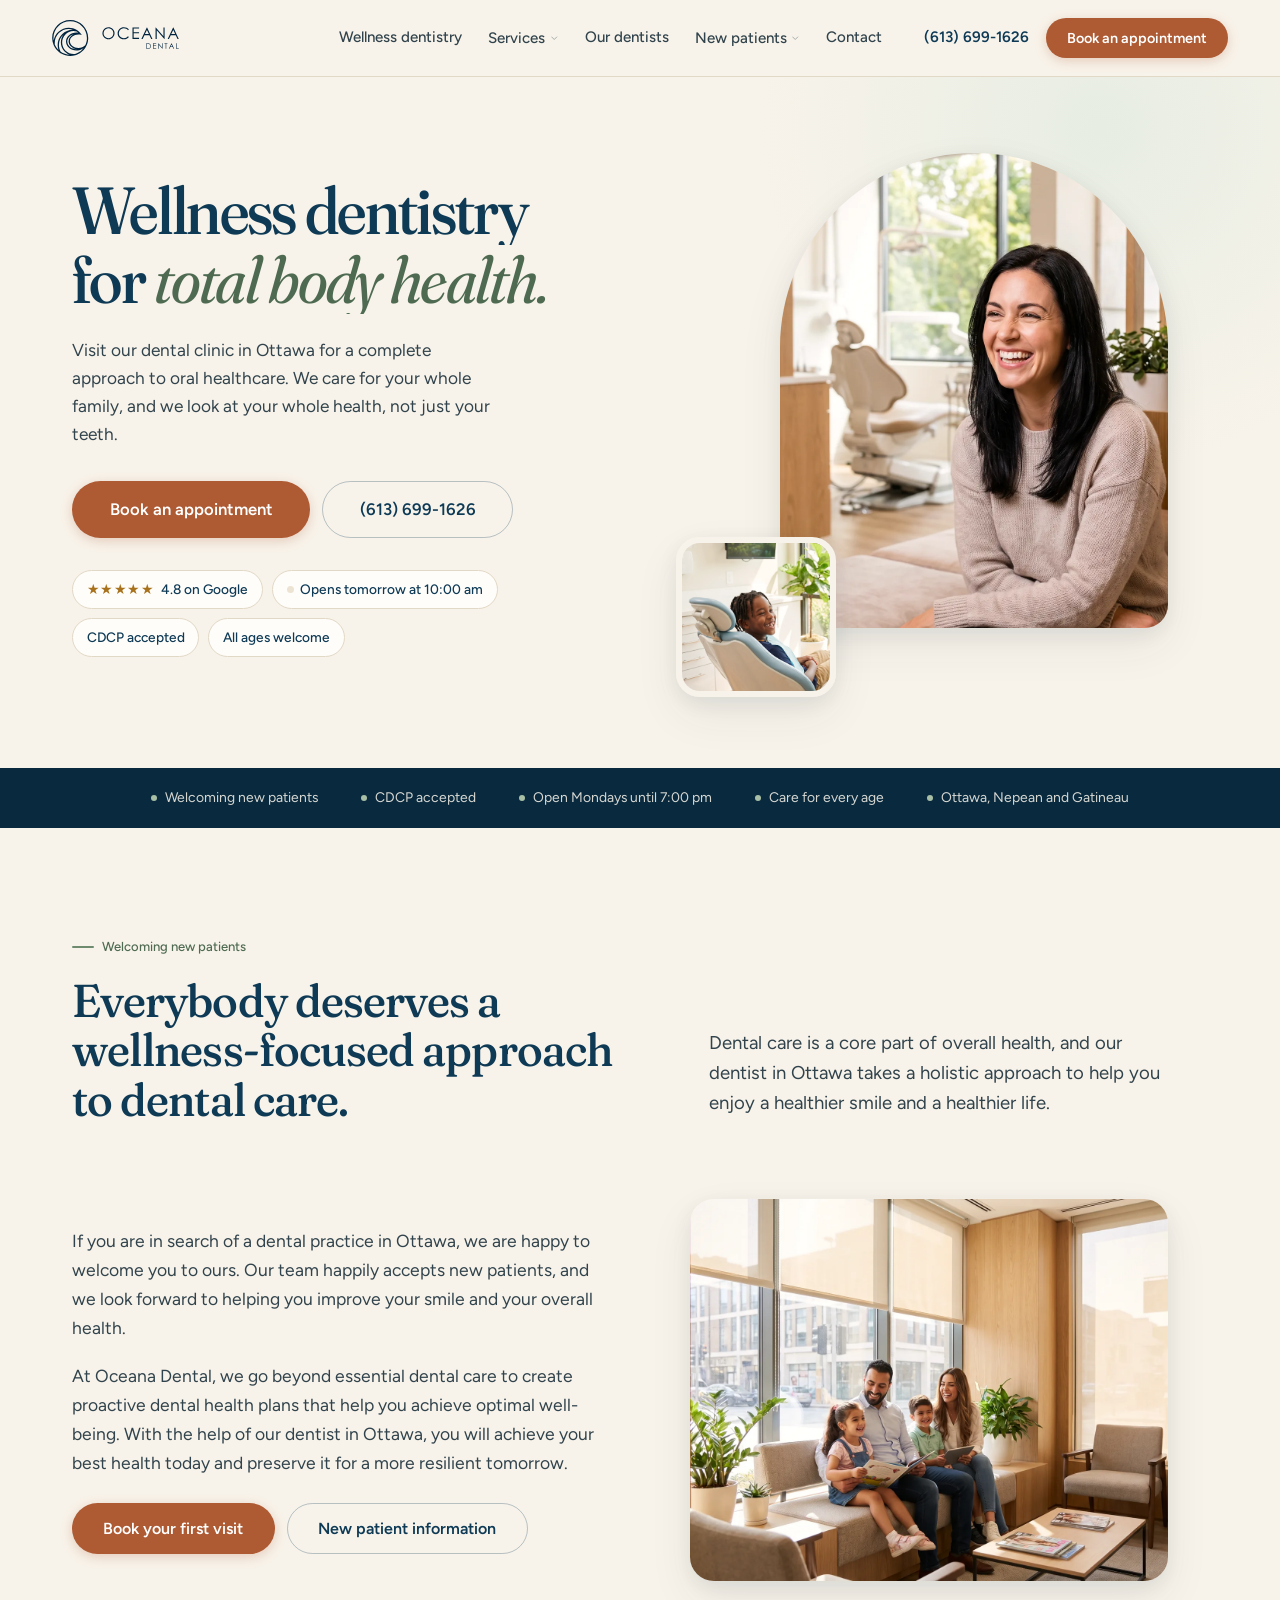
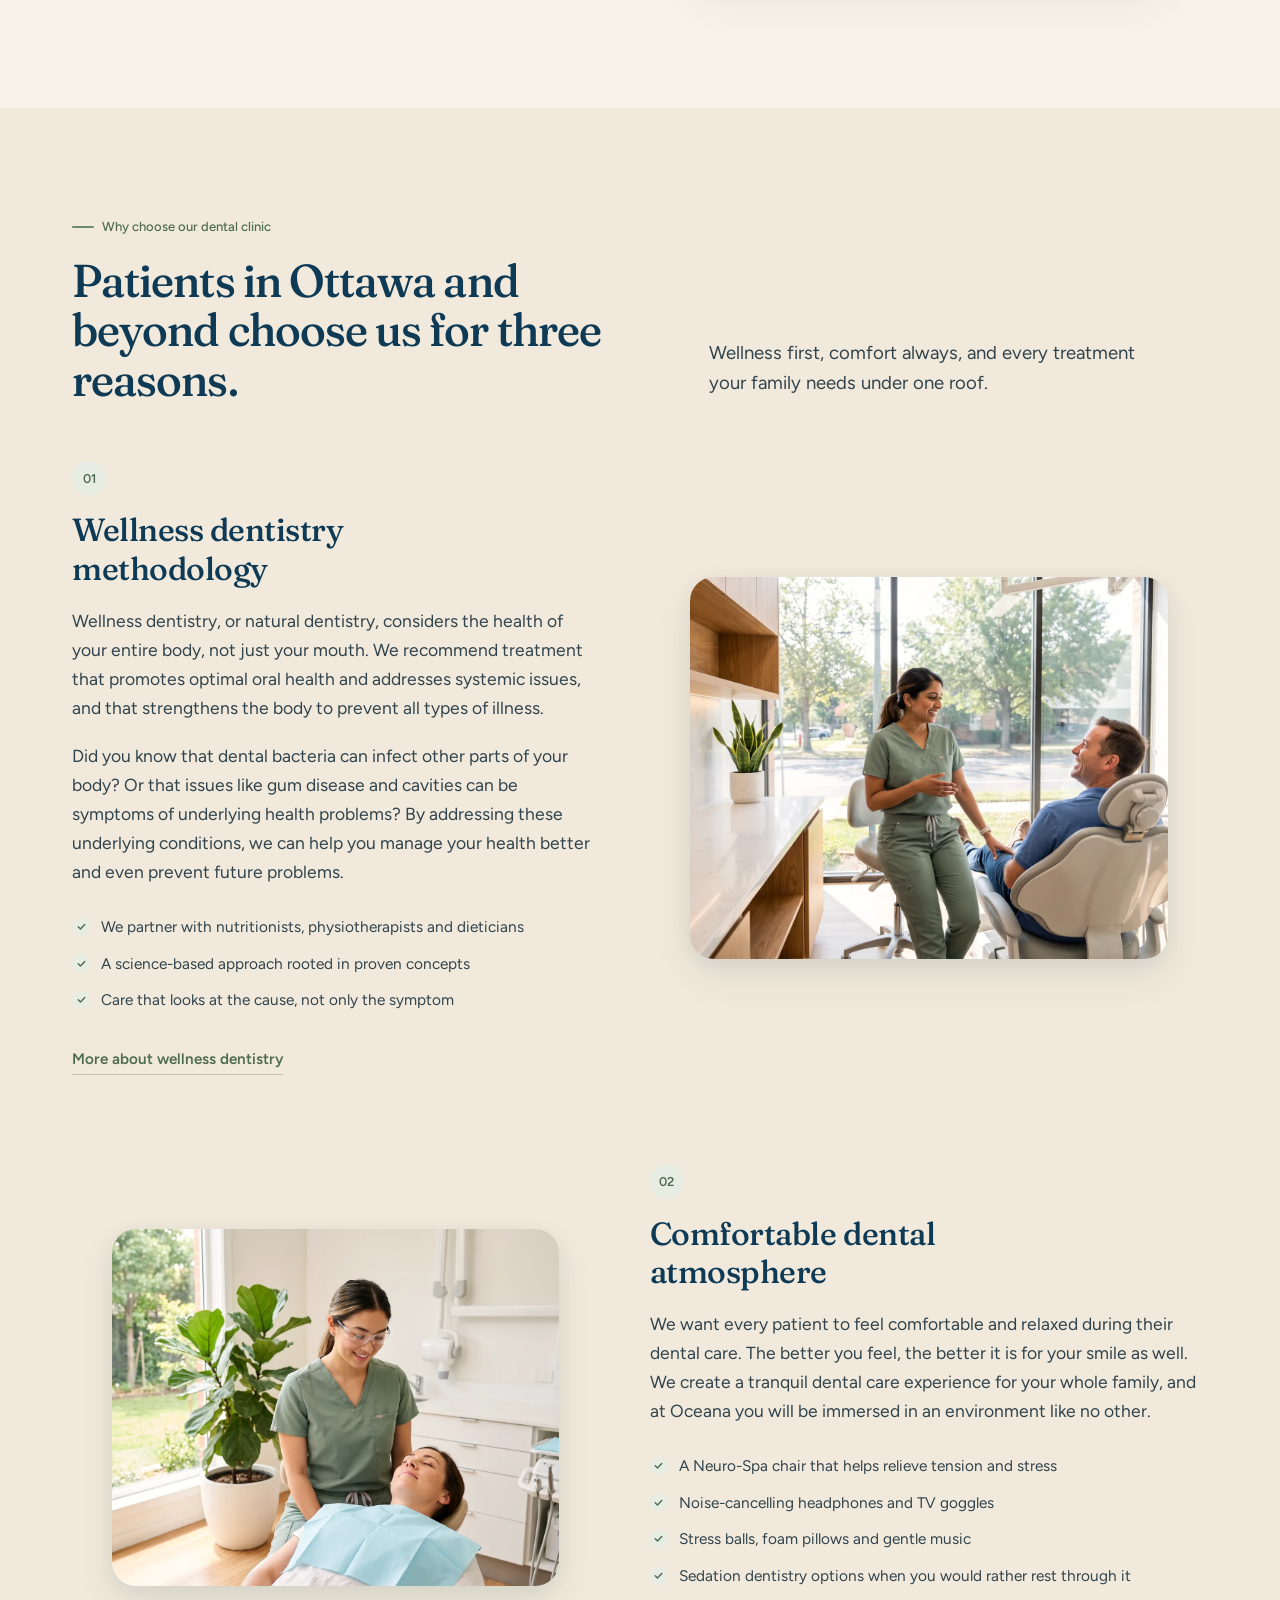
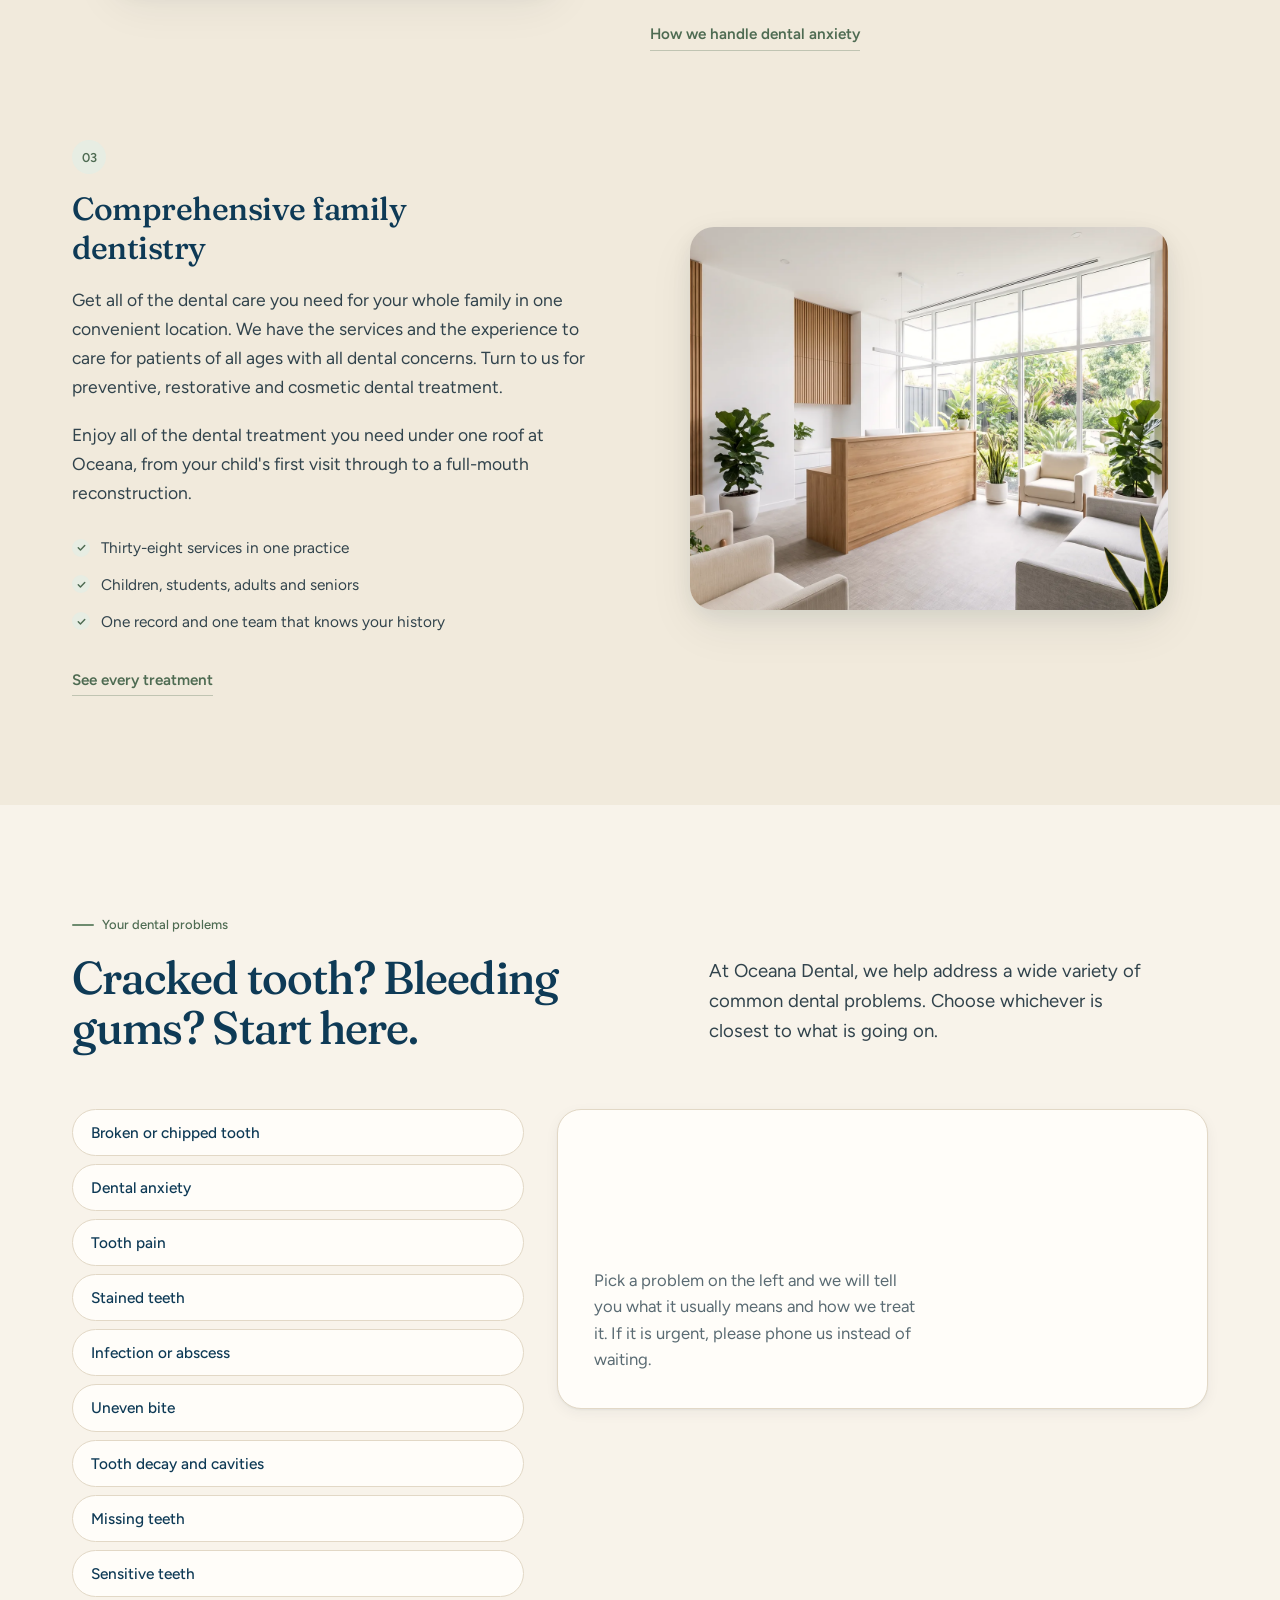
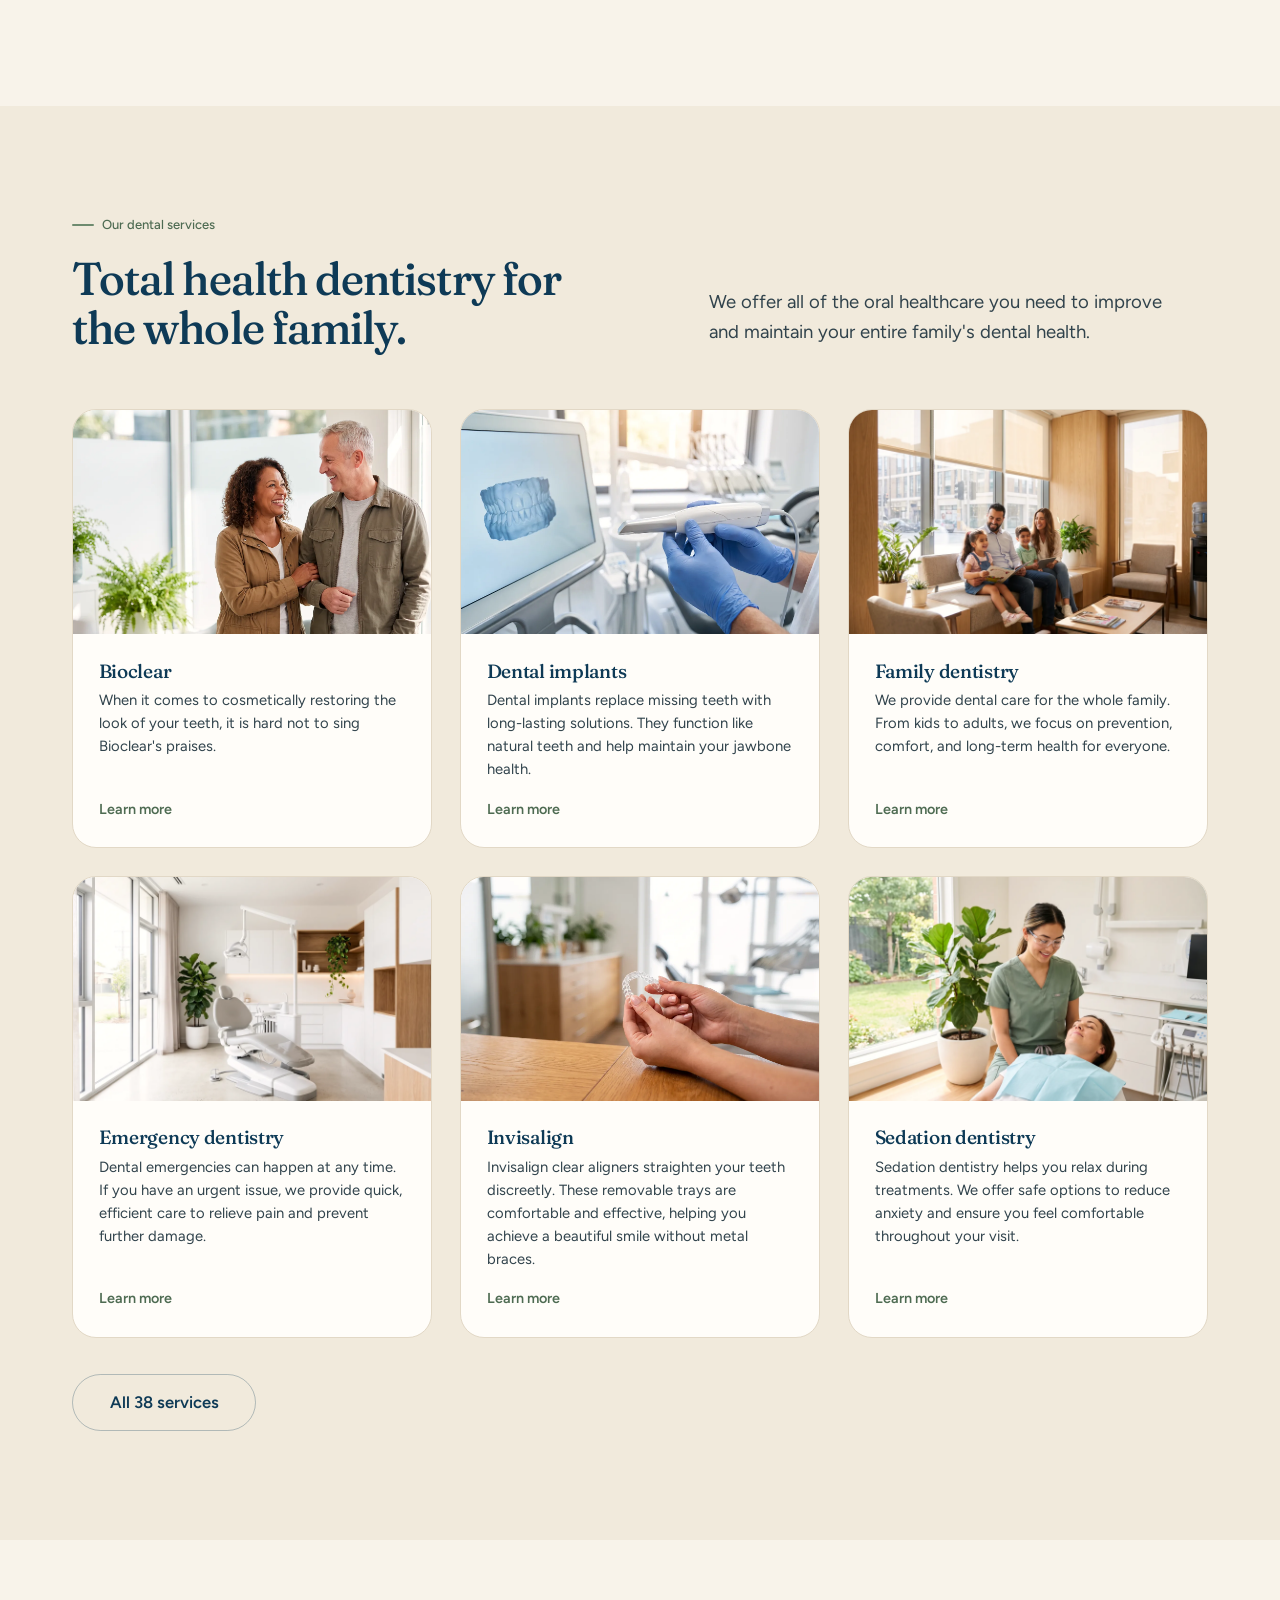
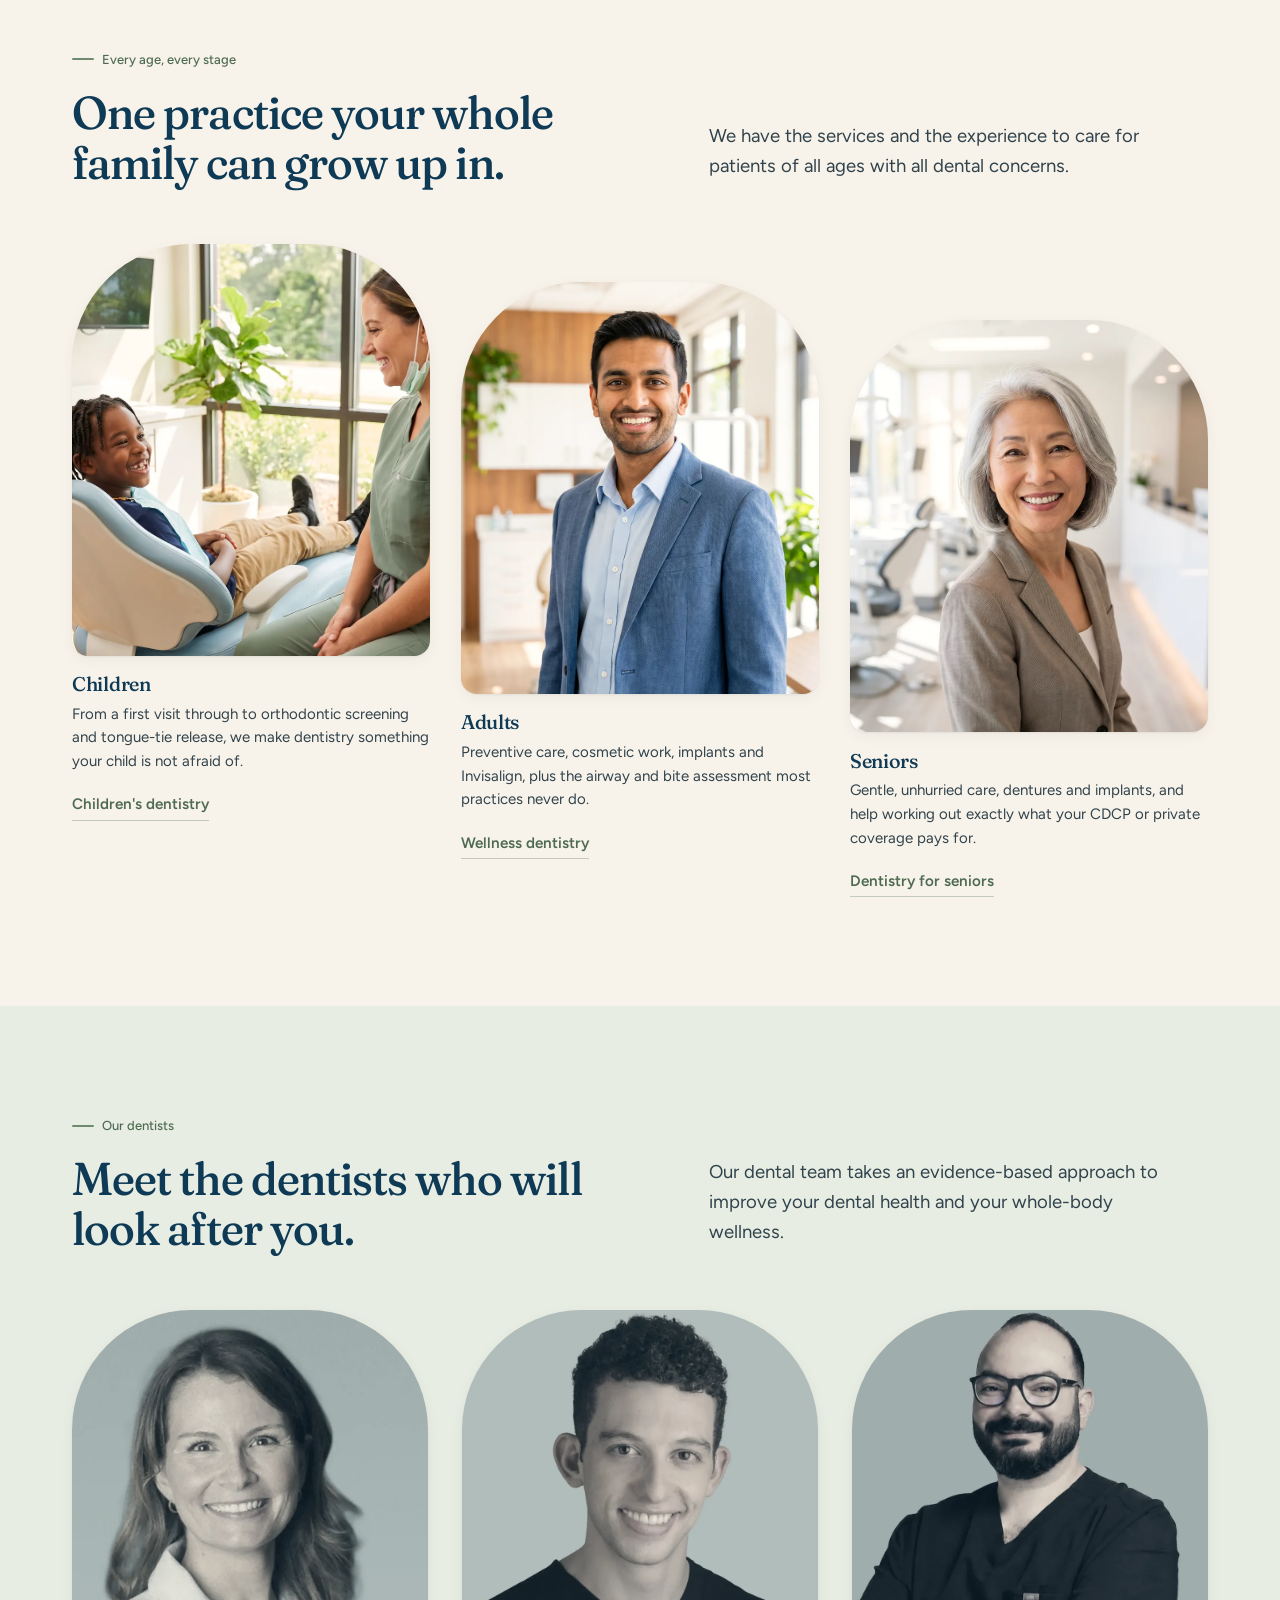
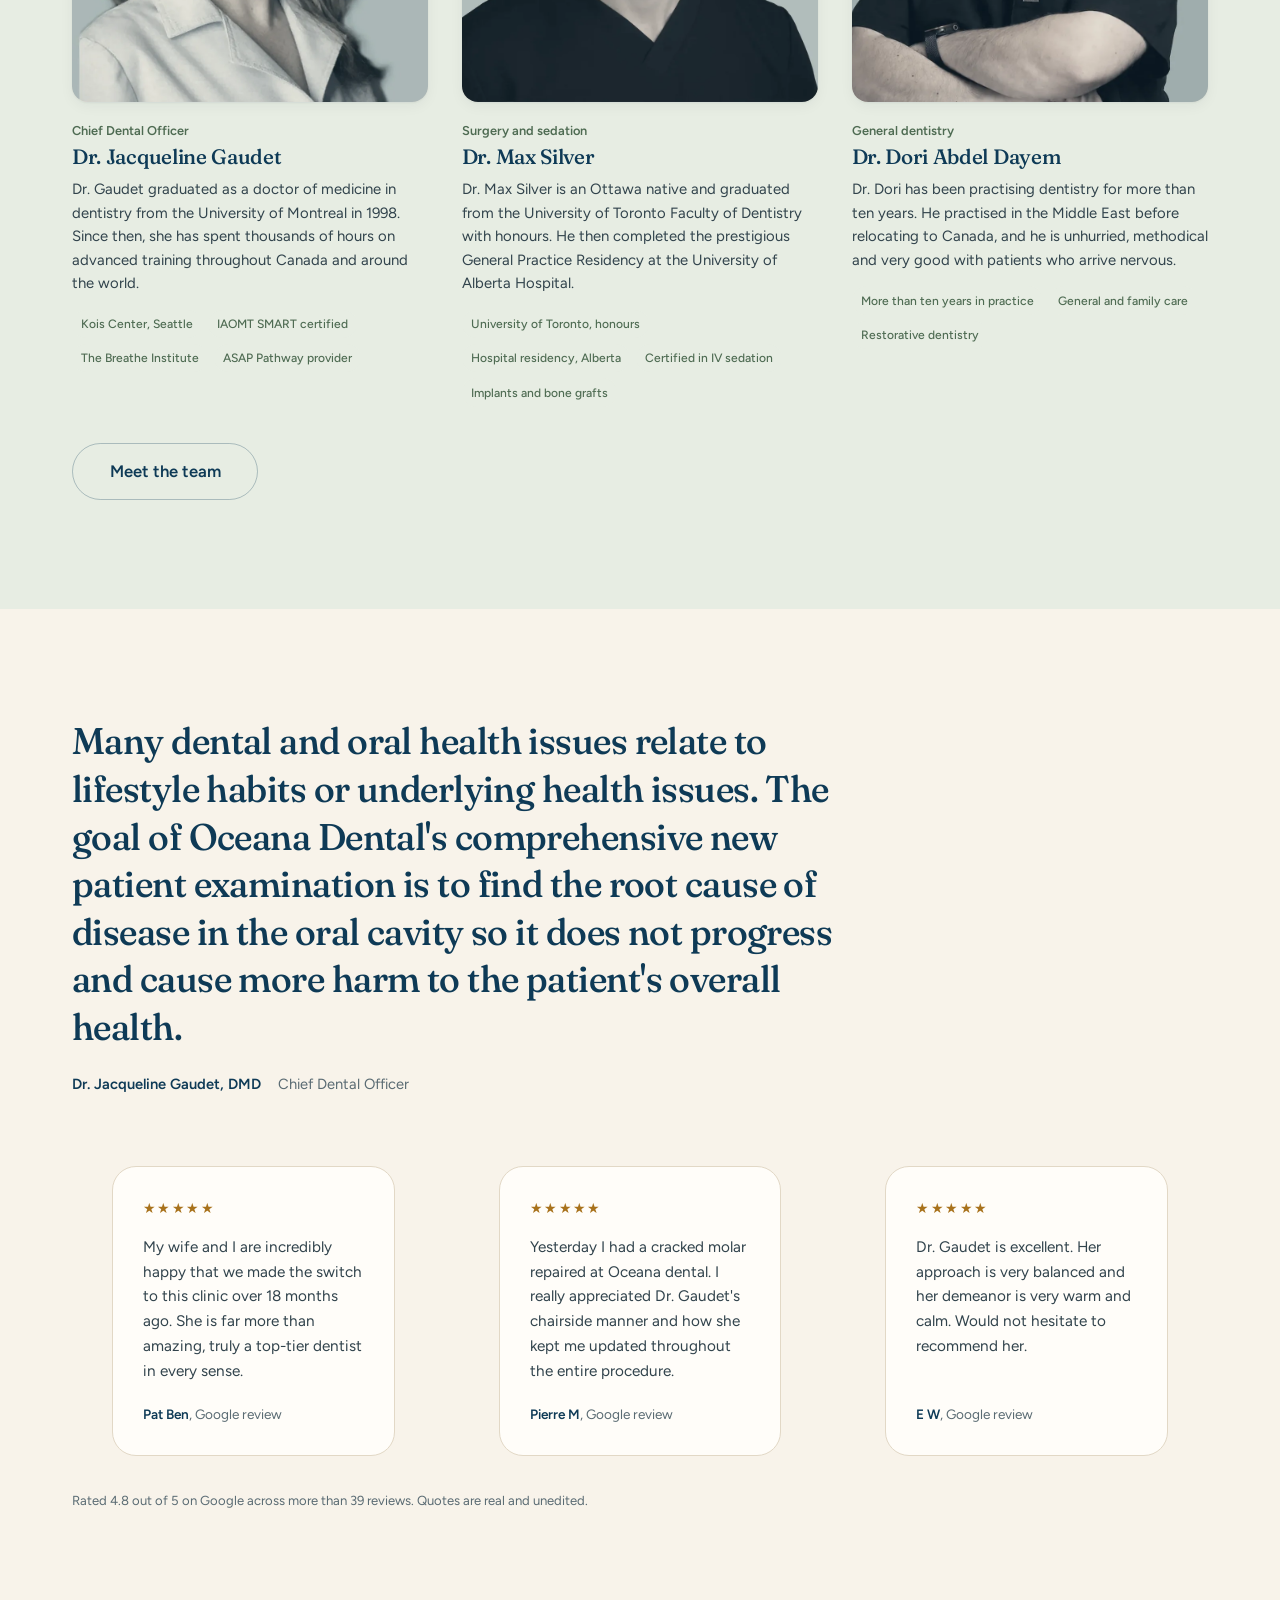
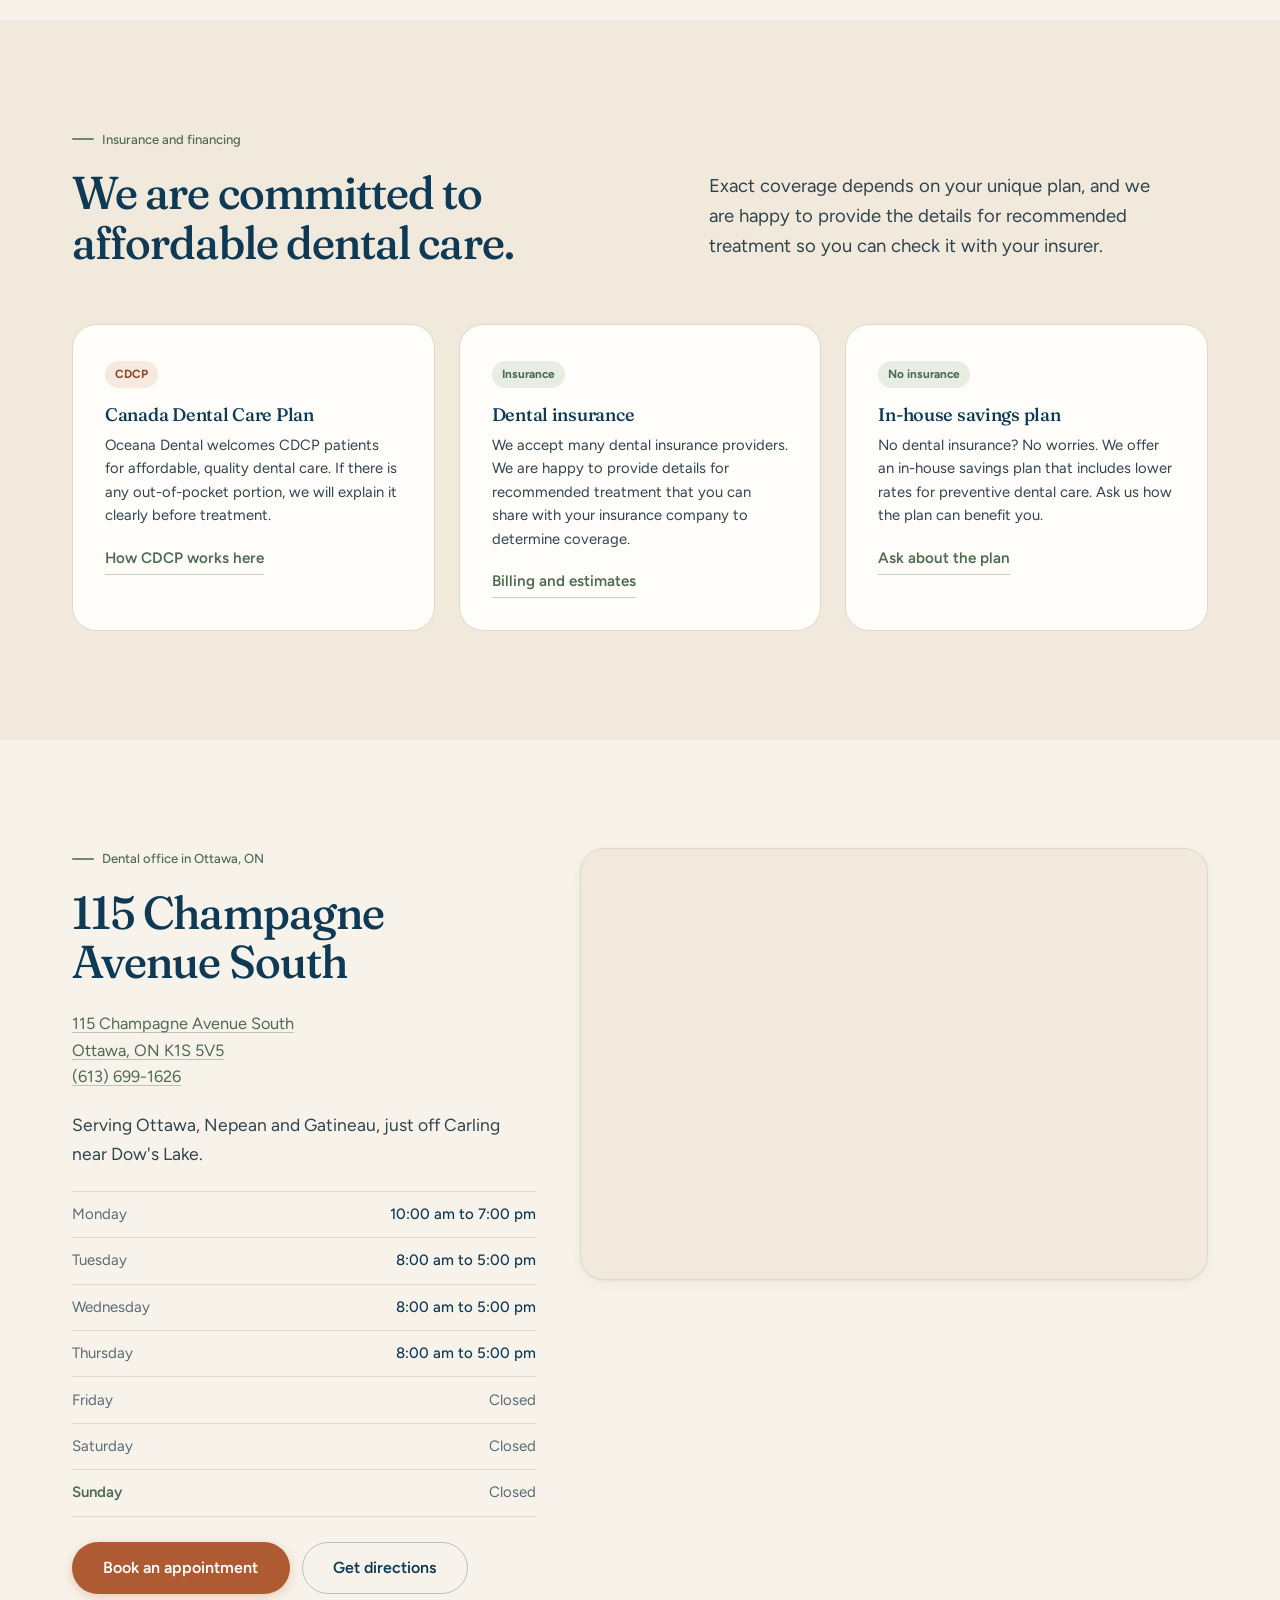
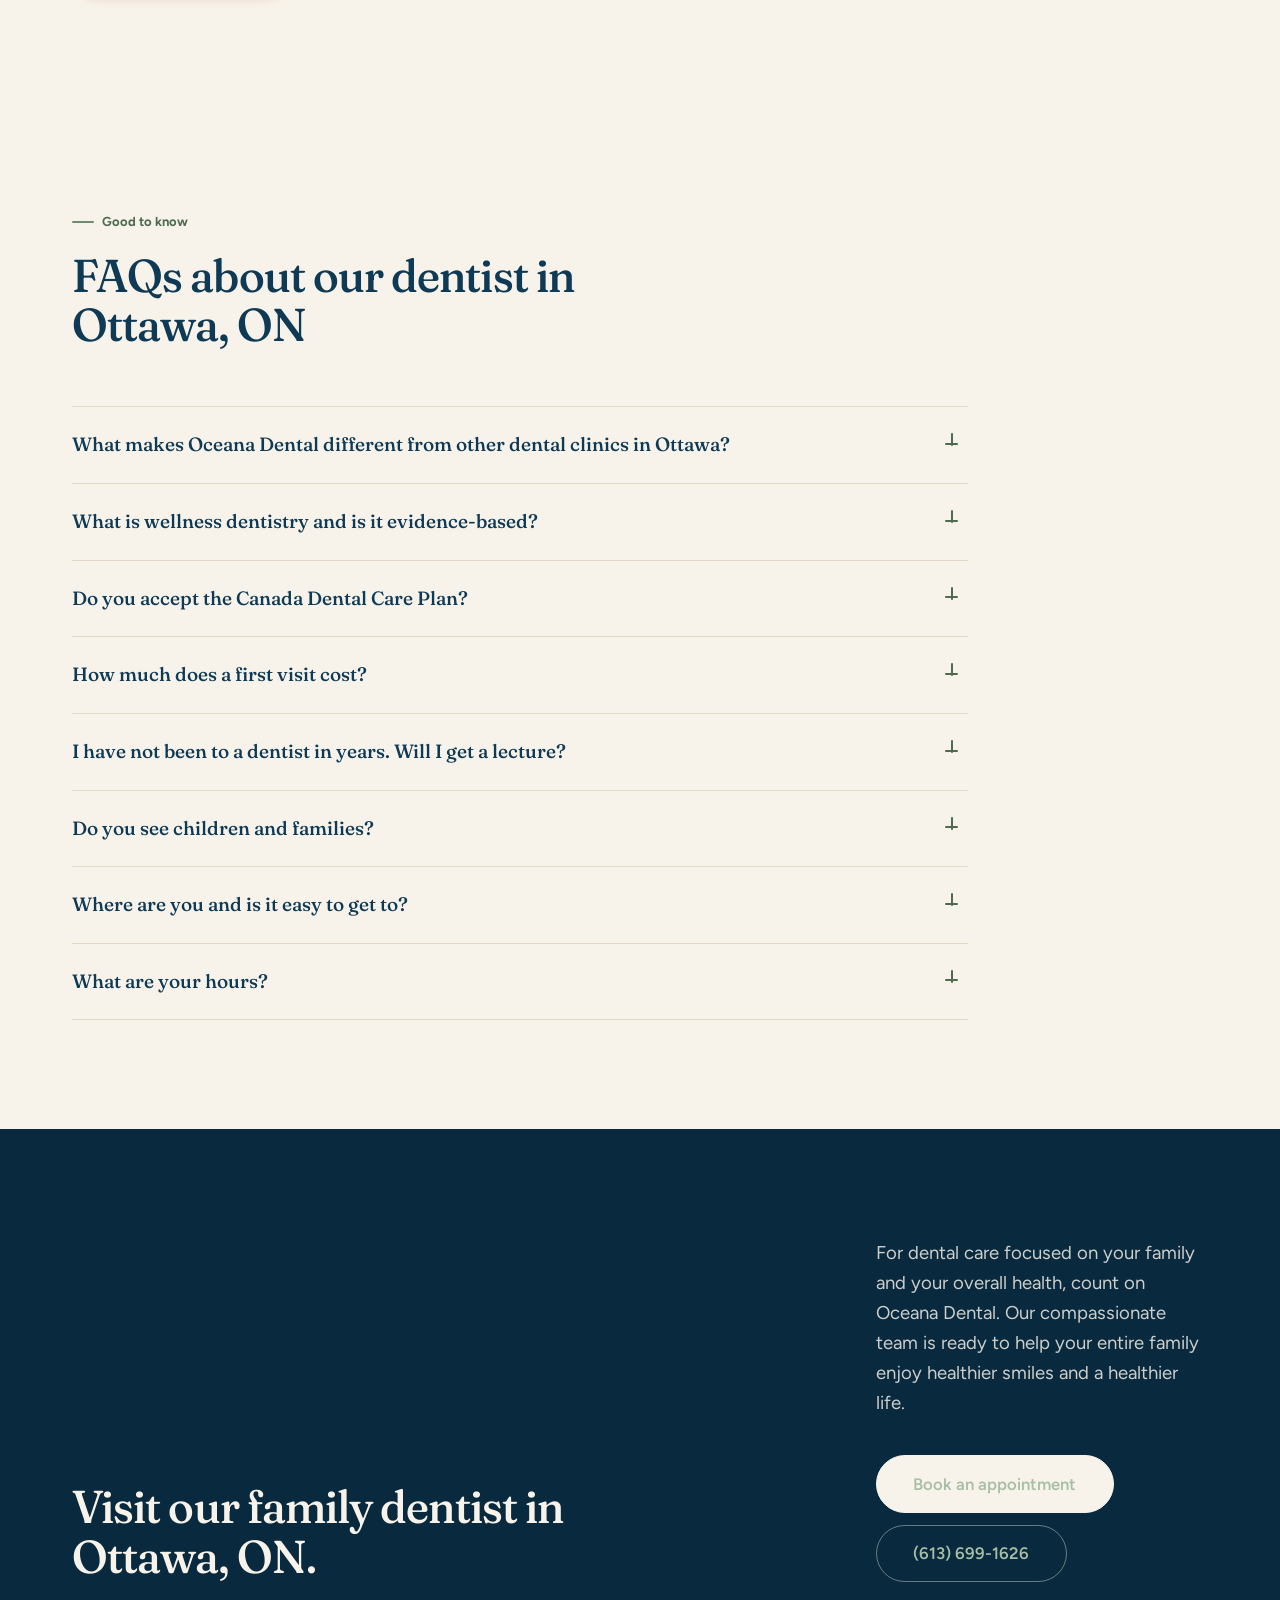
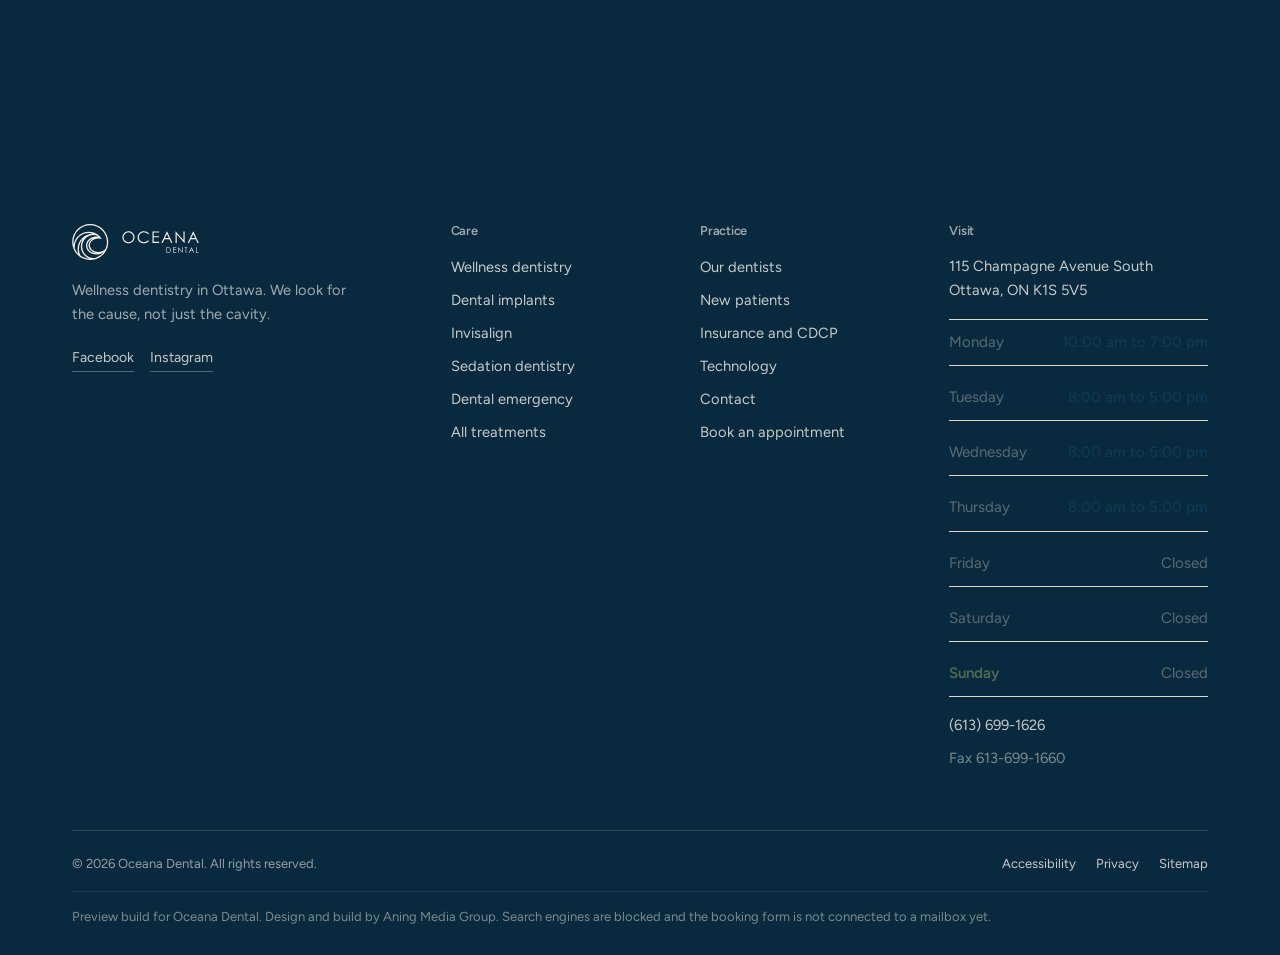
==== commit 6f99b52d: "New portraits, plainer headings, consistent services wording" ====
--- a/index.html
+++ b/index.html
@@ -21,7 +21,7 @@
 <link rel="stylesheet" href="assets/css/site.css">
 <link rel="preload" as="image" href="assets/img/ph/hero.webp" fetchpriority="high">
 <script>document.documentElement.setAttribute("data-intro","");</script>
-<script type="application/ld+json">{"@context":"https://schema.org","@type":"Dentist","@id":"https://oceanadental.ca/#practice","name":"Oceana Dental","url":"https://oceanadental.ca","telephone":"(613) 699-1626","faxNumber":"613-699-1660","image":"https://oceanadental.ca/assets/img/logo.svg","priceRange":"$$","address":{"@type":"PostalAddress","streetAddress":"115 Champagne Avenue South","addressLocality":"Ottawa","addressRegion":"ON","postalCode":"K1S 5V5","addressCountry":"CA"},"geo":{"@type":"GeoCoordinates","latitude":45.3982055,"longitude":-75.7109552},"hasMap":"https://maps.app.goo.gl/BRhoStTDBjFMYJ9u7","sameAs":["https://www.facebook.com/oceanadental.ca","https://www.instagram.com/oceanadental/"],"openingHoursSpecification":[{"@type":"OpeningHoursSpecification","dayOfWeek":"https://schema.org/Monday","opens":"10:00","closes":"19:00"},{"@type":"OpeningHoursSpecification","dayOfWeek":"https://schema.org/Tuesday","opens":"08:00","closes":"17:00"},{"@type":"OpeningHoursSpecification","dayOfWeek":"https://schema.org/Wednesday","opens":"08:00","closes":"17:00"},{"@type":"OpeningHoursSpecification","dayOfWeek":"https://schema.org/Thursday","opens":"08:00","closes":"17:00"}],"areaServed":[{"@type":"City","name":"Ottawa"},{"@type":"City","name":"Nepean"},{"@type":"City","name":"Gatineau"}],"aggregateRating":{"@type":"AggregateRating","ratingValue":"4.8","reviewCount":"39","bestRating":"5"},"medicalSpecialty":"Dentistry","availableService":[{"@type":"MedicalProcedure","name":"Preventive dentistry"},{"@type":"MedicalProcedure","name":"Teeth cleaning"},{"@type":"MedicalProcedure","name":"Family dentistry"},{"@type":"MedicalProcedure","name":"Children's dentistry"},{"@type":"MedicalProcedure","name":"Seniors dentistry"},{"@type":"MedicalProcedure","name":"Students dentistry"},{"@type":"MedicalProcedure","name":"Oral cancer screening"},{"@type":"MedicalProcedure","name":"Mouth guards"},{"@type":"MedicalProcedure","name":"Thumb sucking"},{"@type":"MedicalProcedure","name":"Wellness dentistry"},{"@type":"MedicalProcedure","name":"Oral bacteria & biocompatibility testing"},{"@type":"MedicalProcedure","name":"Safe mercury amalgam removal (SMART)"},{"@type":"MedicalProcedure","name":"Sleep apnea & airway"},{"@type":"MedicalProcedure","name":"Bruxism & clenching"}]}</script>
+<script type="application/ld+json">{"@context":"https://schema.org","@type":"Dentist","@id":"https://oceanadental.ca/#practice","name":"Oceana Dental","url":"https://oceanadental.ca","telephone":"(613) 699-1626","faxNumber":"613-699-1660","image":"https://oceanadental.ca/assets/img/logo.svg","priceRange":"$$","address":{"@type":"PostalAddress","streetAddress":"115 Champagne Avenue South","addressLocality":"Ottawa","addressRegion":"ON","postalCode":"K1S 5V5","addressCountry":"CA"},"geo":{"@type":"GeoCoordinates","latitude":45.3982055,"longitude":-75.7109552},"hasMap":"https://maps.app.goo.gl/BRhoStTDBjFMYJ9u7","sameAs":["https://www.facebook.com/oceanadental.ca","https://www.instagram.com/oceanadental/"],"openingHoursSpecification":[{"@type":"OpeningHoursSpecification","dayOfWeek":"https://schema.org/Monday","opens":"10:00","closes":"19:00"},{"@type":"OpeningHoursSpecification","dayOfWeek":"https://schema.org/Tuesday","opens":"08:00","closes":"17:00"},{"@type":"OpeningHoursSpecification","dayOfWeek":"https://schema.org/Wednesday","opens":"08:00","closes":"17:00"},{"@type":"OpeningHoursSpecification","dayOfWeek":"https://schema.org/Thursday","opens":"08:00","closes":"17:00"}],"areaServed":[{"@type":"City","name":"Ottawa"},{"@type":"City","name":"Nepean"},{"@type":"City","name":"Gatineau"}],"aggregateRating":{"@type":"AggregateRating","ratingValue":"4.8","reviewCount":"39","bestRating":"5"},"medicalSpecialty":"Dentistry","availableService":[{"@type":"MedicalProcedure","name":"Preventive dentistry"},{"@type":"MedicalProcedure","name":"Teeth cleaning"},{"@type":"MedicalProcedure","name":"Family dentistry"},{"@type":"MedicalProcedure","name":"Children's dentistry"},{"@type":"MedicalProcedure","name":"Seniors dentistry"},{"@type":"MedicalProcedure","name":"Students dentistry"},{"@type":"MedicalProcedure","name":"Oral cancer screening"},{"@type":"MedicalProcedure","name":"Mouth guards"},{"@type":"MedicalProcedure","name":"Thumb sucking"},{"@type":"MedicalProcedure","name":"Wellness dentistry"},{"@type":"MedicalProcedure","name":"Oral bacteria and biocompatibility testing"},{"@type":"MedicalProcedure","name":"Safe mercury amalgam removal (SMART)"},{"@type":"MedicalProcedure","name":"Sleep apnea and airway"},{"@type":"MedicalProcedure","name":"Bruxism and clenching"}]}</script>
 <script type="application/ld+json">{"@context":"https://schema.org","@type":"FAQPage","mainEntity":[{"@type":"Question","name":"What makes Oceana Dental different from other dental clinics in Ottawa?","acceptedAnswer":{"@type":"Answer","text":"We start every new patient with a comprehensive exam that looks past the teeth. We assess your bite, your gums, your airway and how you breathe and sleep, then we look at how those connect to the rest of your health. Most dental problems have a cause somewhere in that picture. We would rather find it than keep patching the result."}},{"@type":"Question","name":"What is wellness dentistry and is it evidence-based?","acceptedAnswer":{"@type":"Answer","text":"Wellness dentistry means we treat the mouth as part of the body rather than a separate system. It is built on mainstream, published dentistry, not alternative practice. Dr. Gaudet has trained at the Kois Center in Seattle, the University of Pennsylvania, the Misch International Implant Institute and the Breathe Institute, and holds IAOMT SMART certification for safe amalgam removal. We use the same diagnostics any strong general practice uses. We simply read them in a wider context."}},{"@type":"Question","name":"Do you accept the Canada Dental Care Plan?","acceptedAnswer":{"@type":"Answer","text":"Yes. We accept CDCP patients and we will tell you exactly what your plan covers and what, if anything, is left over before any treatment starts. If you are still working out whether you qualify, call us and we will walk you through it."}},{"@type":"Question","name":"How much does a first visit cost?","acceptedAnswer":{"@type":"Answer","text":"It depends on what your exam needs and what coverage you have. We check your insurance or CDCP benefits before your appointment and give you the numbers in writing before we do anything. You will never be surprised by an invoice here."}},{"@type":"Question","name":"I have not been to a dentist in years. Will I get a lecture?","acceptedAnswer":{"@type":"Answer","text":"No. A good number of our patients come to us after a long gap, often because a previous experience went badly. We start where you are. You will get a clear picture of what is going on and a plan you can take in stages if that suits you better."}},{"@type":"Question","name":"Do you see children and families?","acceptedAnswer":{"@type":"Answer","text":"Yes, we see every age. Dr. Silver in particular is very good with nervous young patients. He is a voice actor outside the practice and is not above using a few impressions to get a child through their first visit."}},{"@type":"Question","name":"Where are you and is it easy to get to?","acceptedAnswer":{"@type":"Answer","text":"We are at 115 Champagne Avenue South in Ottawa, just off Carling near Dow's Lake, which puts us within easy reach of the Glebe, Little Italy, Hintonburg, Nepean and the Gatineau side of the river."}},{"@type":"Question","name":"What are your hours?","acceptedAnswer":{"@type":"Answer","text":"Monday 10:00 am to 7:00 pm, Tuesday to Thursday 8:00 am to 5:00 pm. We are closed Friday, Saturday and Sunday. The Monday evening block is there for people who cannot take time off during the day."}}]}</script>
 </head>
 <body>
@@ -32,10 +32,10 @@
 <nav class="nav" aria-label="Main">
 <a href="wellness-dentistry.html">Wellness dentistry</a>
 <div class="dd"><button type="button" aria-expanded="false" aria-controls="dd-svc">Services <svg class="car" viewBox="0 0 20 20" width="12" height="12" aria-hidden="true" focusable="false"><path d="M4 7l6 6 6-6" stroke="currentColor" stroke-width="1.9" fill="none" stroke-linecap="round" stroke-linejoin="round"/></svg></button>
-<div class="dd-p wide" id="dd-svc"><a href="wellness-dentistry.html">Wellness dentistry<span>Root-cause care for your whole body</span></a><a href="dental-implants.html">Dental implants<span>Replace a missing tooth for good</span></a><a href="invisalign.html">Invisalign<span>Straighten teeth without brackets</span></a><a href="emergency-dentist.html">Emergency dentistry<span>In pain today? Start here</span></a><a href="sedation-dentistry.html">Sedation dentistry<span>IV sedation with Dr. Silver</span></a><a href="services.html#family-dentist">Family dentistry<span>Care for every age, one roof</span></a><div class="dd-all"><a href="services.html"><strong>All 38 services</strong><span>The full list, grouped by what you need</span></a></div></div></div>
+<div class="dd-p wide" id="dd-svc"><a href="wellness-dentistry.html">Wellness dentistry<span>Root-cause care for your whole body</span></a><a href="dental-implants.html">Dental implants<span>Replace a missing tooth for good</span></a><a href="invisalign.html">Invisalign<span>Straighten teeth without brackets</span></a><a href="emergency-dentist.html">Emergency dentistry<span>In pain today? Start here</span></a><a href="sedation-dentistry.html">Sedation dentistry<span>IV sedation with Dr. Silver</span></a><a href="services.html#family-dentist">Family dentistry<span>Care for every age, under one roof</span></a><div class="dd-all"><a href="services.html"><strong>All 38 services</strong><span>The full list, grouped by what you need</span></a></div></div></div>
 <a href="dentists.html">Our dentists</a>
 <div class="dd"><button type="button" aria-expanded="false" aria-controls="dd-np">New patients <svg class="car" viewBox="0 0 20 20" width="12" height="12" aria-hidden="true" focusable="false"><path d="M4 7l6 6 6-6" stroke="currentColor" stroke-width="1.9" fill="none" stroke-linecap="round" stroke-linejoin="round"/></svg></button>
-<div class="dd-p" id="dd-np"><a href="new-patients.html#first-visit">Your first visit<span>What the comprehensive exam covers</span></a><a href="new-patients.html#insurance">Insurance and CDCP<span>Direct billing, CDCP, no insurance</span></a><a href="new-patients.html#technology">Our technology<span>iTero, AIRFLOW, lasers, digital X-ray</span></a><a href="new-patients.html#comfort">Comfort and anxiety<span>How we make the chair easier</span></a><div class="dd-all"><a href="new-patients.html"><strong>New patient guide</strong><span>Everything before your first visit</span></a></div></div></div>
+<div class="dd-p" id="dd-np"><a href="new-patients.html#first-visit">Your first visit<span>What the comprehensive exam covers</span></a><a href="new-patients.html#insurance">Insurance and CDCP<span>Insurance, CDCP and paying yourself</span></a><a href="new-patients.html#technology">Our technology<span>iTero, AIRFLOW, lasers, digital X-ray</span></a><a href="new-patients.html#comfort">Comfort and anxiety<span>How we handle dental anxiety</span></a><div class="dd-all"><a href="new-patients.html"><strong>New patient guide</strong><span>Everything before your first visit</span></a></div></div></div>
 <a href="contact.html">Contact</a>
 </nav>
 <div class="hdr-cta">
@@ -158,12 +158,12 @@
 <div class="pillar-t"><span class="pillar-n">03</span>
 <h3>Comprehensive family dentistry</h3>
 <p>Get all of the dental care you need for your whole family in one convenient location. We have
-the treatments and the experience to care for patients of all ages with all dental concerns. Turn
+the services and the experience to care for patients of all ages with all dental concerns. Turn
 to us for preventive, restorative and cosmetic dental treatment.</p>
 <p>Enjoy all of the dental treatment you need under one roof at Oceana, from your child's first
 visit through to a full-mouth reconstruction.</p>
 <ul class="flist">
-<li>Thirty-eight treatments in one practice</li>
+<li>Thirty-eight services in one practice</li>
 <li>Children, students, adults and seniors</li>
 <li>One record and one team that knows your history</li>
 </ul>
@@ -190,19 +190,19 @@
 </div></section>
 
 <section class="sec warm"><div class="wrap">
-<div class="split"><div><p class="lab">Our dental treatments</p>
+<div class="split"><div><p class="lab">Our dental services</p>
 <h2>Total health dentistry for the whole family.</h2></div>
 <div><p class="lede">We offer all of the oral healthcare you need to improve and maintain your
 entire family's dental health.</p></div></div>
 <div class="figs"><a class="figc" href="services.html#bioclear"><div class="figc-i"><img src="assets/img/ph/couple.webp" width="1400" height="939" loading="lazy" alt=""></div><div class="figc-t"><h3>Bioclear</h3><p>When it comes to cosmetically restoring the look of your teeth, it is hard not to sing Bioclear's praises.</p><span class="go">Learn more</span></div></a><a class="figc" href="dental-implants.html"><div class="figc-i"><img src="assets/img/ph/scanner.webp" width="1400" height="939" loading="lazy" alt=""></div><div class="figc-t"><h3>Dental implants</h3><p>Dental implants replace missing teeth with long-lasting solutions. They function like natural teeth and help maintain your jawbone health.</p><span class="go">Learn more</span></div></a><a class="figc" href="services.html#family-dentist"><div class="figc-i"><img src="assets/img/ph/family.webp" width="1400" height="939" loading="lazy" alt=""></div><div class="figc-t"><h3>Family dentistry</h3><p>We provide dental care for the whole family. From kids to adults, we focus on prevention, comfort, and long-term health for everyone.</p><span class="go">Learn more</span></div></a><a class="figc" href="emergency-dentist.html"><div class="figc-i"><img src="assets/img/ph/operatory.webp" width="1400" height="939" loading="lazy" alt=""></div><div class="figc-t"><h3>Emergency dentistry</h3><p>Dental emergencies can happen at any time. If you have an urgent issue, we provide quick, efficient care to relieve pain and prevent further damage.</p><span class="go">Learn more</span></div></a><a class="figc" href="invisalign.html"><div class="figc-i"><img src="assets/img/ph/aligner.webp" width="1400" height="939" loading="lazy" alt=""></div><div class="figc-t"><h3>Invisalign</h3><p>Invisalign clear aligners straighten your teeth discreetly. These removable trays are comfortable and effective, helping you achieve a beautiful smile without metal braces.</p><span class="go">Learn more</span></div></a><a class="figc" href="sedation-dentistry.html"><div class="figc-i"><img src="assets/img/ph/hygienist.webp" width="1400" height="939" loading="lazy" alt=""></div><div class="figc-t"><h3>Sedation dentistry</h3><p>Sedation dentistry helps you relax during treatments. We offer safe options to reduce anxiety and ensure you feel comfortable throughout your visit.</p><span class="go">Learn more</span></div></a></div>
 <div class="btns" style="margin-top:36px">
-<a class="btn btn-b btn-lg" href="services.html">All 38 treatments</a></div>
+<a class="btn btn-b btn-lg" href="services.html">All 38 services</a></div>
 </div></section>
 
 <section class="sec"><div class="wrap">
 <div class="split"><div><p class="lab">Every age, every stage</p>
 <h2>One practice your whole family can grow up in.</h2></div>
-<div><p class="lede">We have the treatments and the experience to care for patients of all ages
+<div><p class="lede">We have the services and the experience to care for patients of all ages
 with all dental concerns.</p></div></div>
 <div class="gens">
 <article class="gen"><figure class="arch-s"><img src="assets/img/ph/child-wide.webp" width="1400"
@@ -226,7 +226,7 @@
 
 <section class="sec tint"><div class="wrap">
 <div class="split"><div><p class="lab">Our dentists</p>
-<h2>An evidence-based team, and a warm one.</h2></div>
+<h2>Meet the dentists who will look after you.</h2></div>
 <div><p class="lede">Our dental team takes an evidence-based approach to improve your dental health
 and your whole-body wellness.</p></div></div>
 <div class="people"><article class="person"><figure class="arch-s"><img src="assets/img/p-gaudet.webp" width="900" height="1025" loading="lazy" alt="Dr. Jacqueline Gaudet, Chief Dental Officer at Oceana Dental in Ottawa"></figure><span class="role">Chief Dental Officer</span><h3>Dr. Jacqueline Gaudet</h3><p>Dr. Gaudet graduated as a doctor of medicine in dentistry from the University of Montreal in 1998. Since then, she has spent thousands of hours on advanced training throughout Canada and around the world.</p><ul class="creds"><li>Kois Center, Seattle</li><li>IAOMT SMART certified</li><li>The Breathe Institute</li><li>ASAP Pathway provider</li></ul></article><article class="person"><figure class="arch-s"><img src="assets/img/p-silver.webp" width="900" height="1025" loading="lazy" alt="Dr. Max Silver, Surgery and sedation at Oceana Dental in Ottawa"></figure><span class="role">Surgery and sedation</span><h3>Dr. Max Silver</h3><p>Dr. Max Silver is an Ottawa native and graduated from the University of Toronto Faculty of Dentistry with honours. He then completed the prestigious General Practice Residency at the University of Alberta Hospital.</p><ul class="creds"><li>University of Toronto, honours</li><li>Hospital residency, Alberta</li><li>Certified in IV sedation</li><li>Implants and bone grafts</li></ul></article><article class="person"><figure class="arch-s"><img src="assets/img/p-dori.webp" width="900" height="1025" loading="lazy" alt="Dr. Dori Abdel Dayem, General dentistry at Oceana Dental in Ottawa"></figure><span class="role">General dentistry</span><h3>Dr. Dori Abdel Dayem</h3><p>Dr. Dori has been practising dentistry for more than ten years. He practised in the Middle East before relocating to Canada, and he is unhurried, methodical and very good with patients who arrive nervous.</p><ul class="creds"><li>More than ten years in practice</li><li>General and family care</li><li>Restorative dentistry</li></ul></article></div>
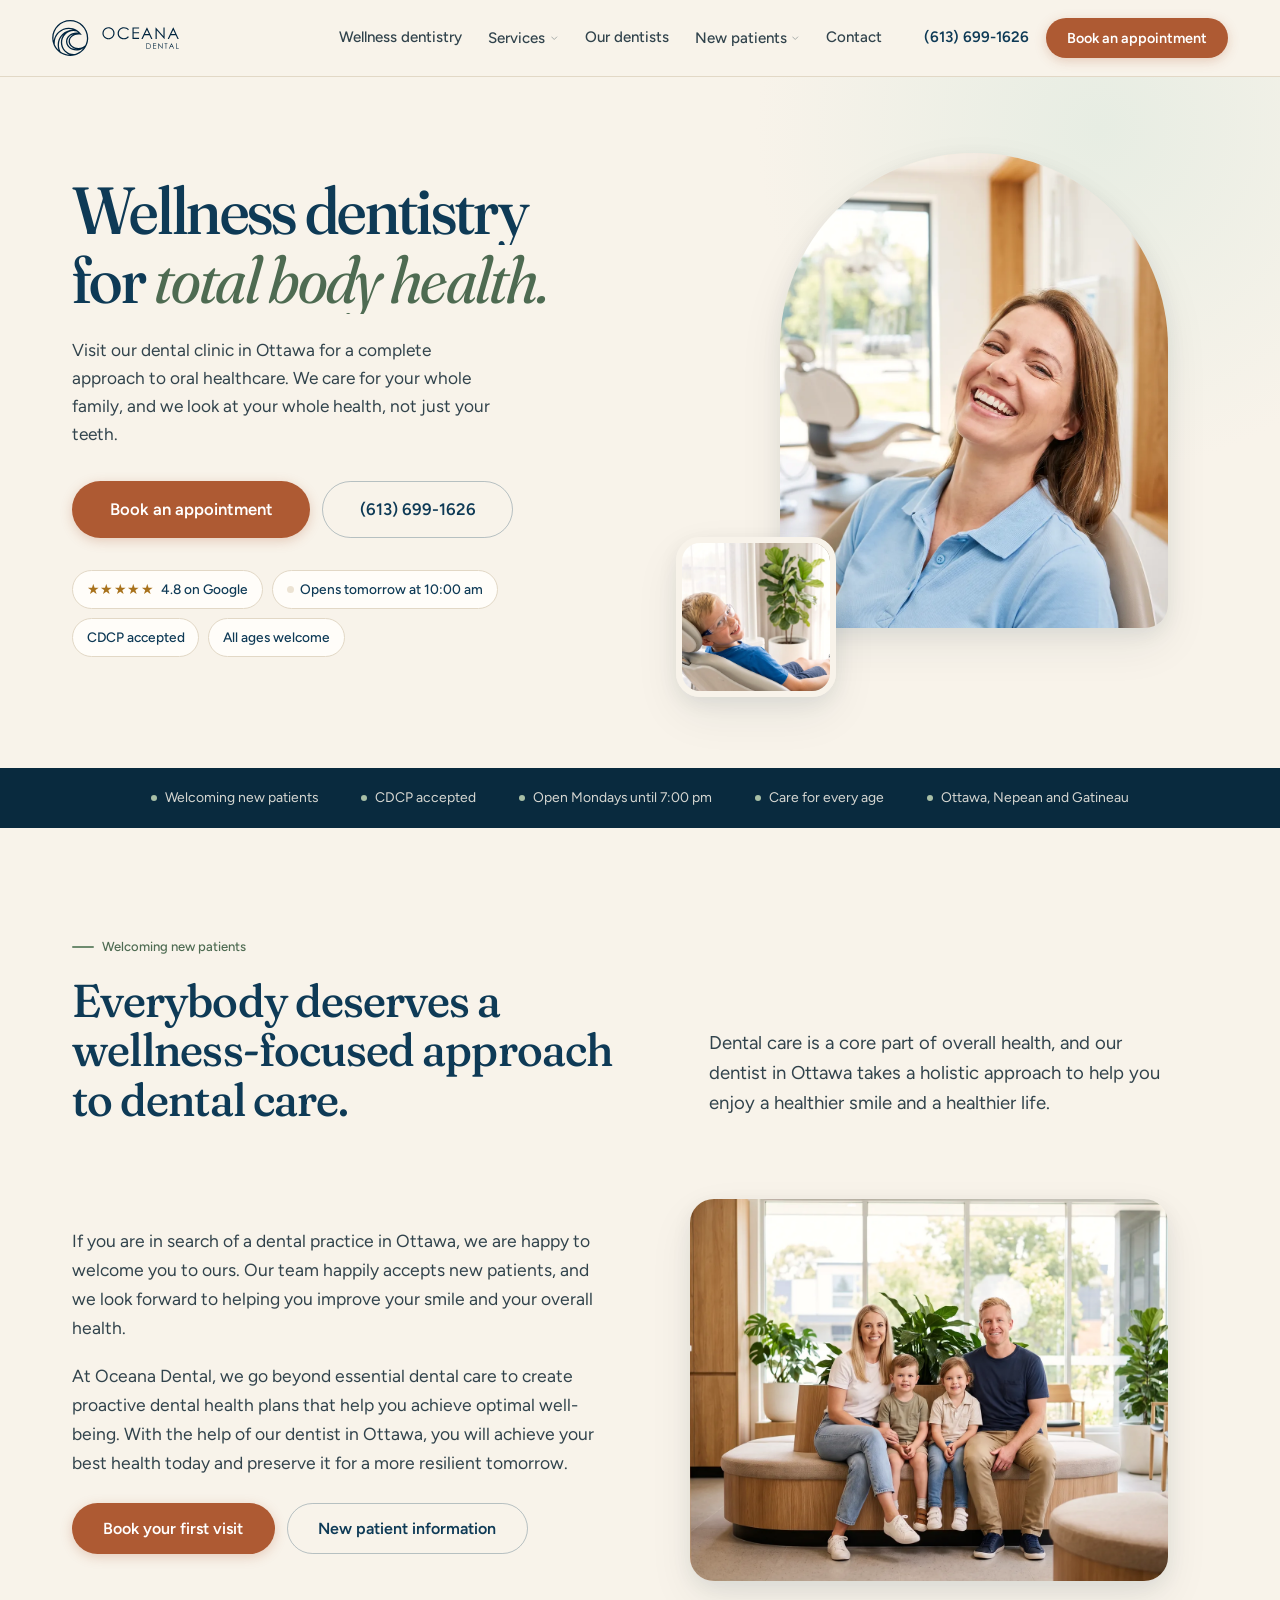
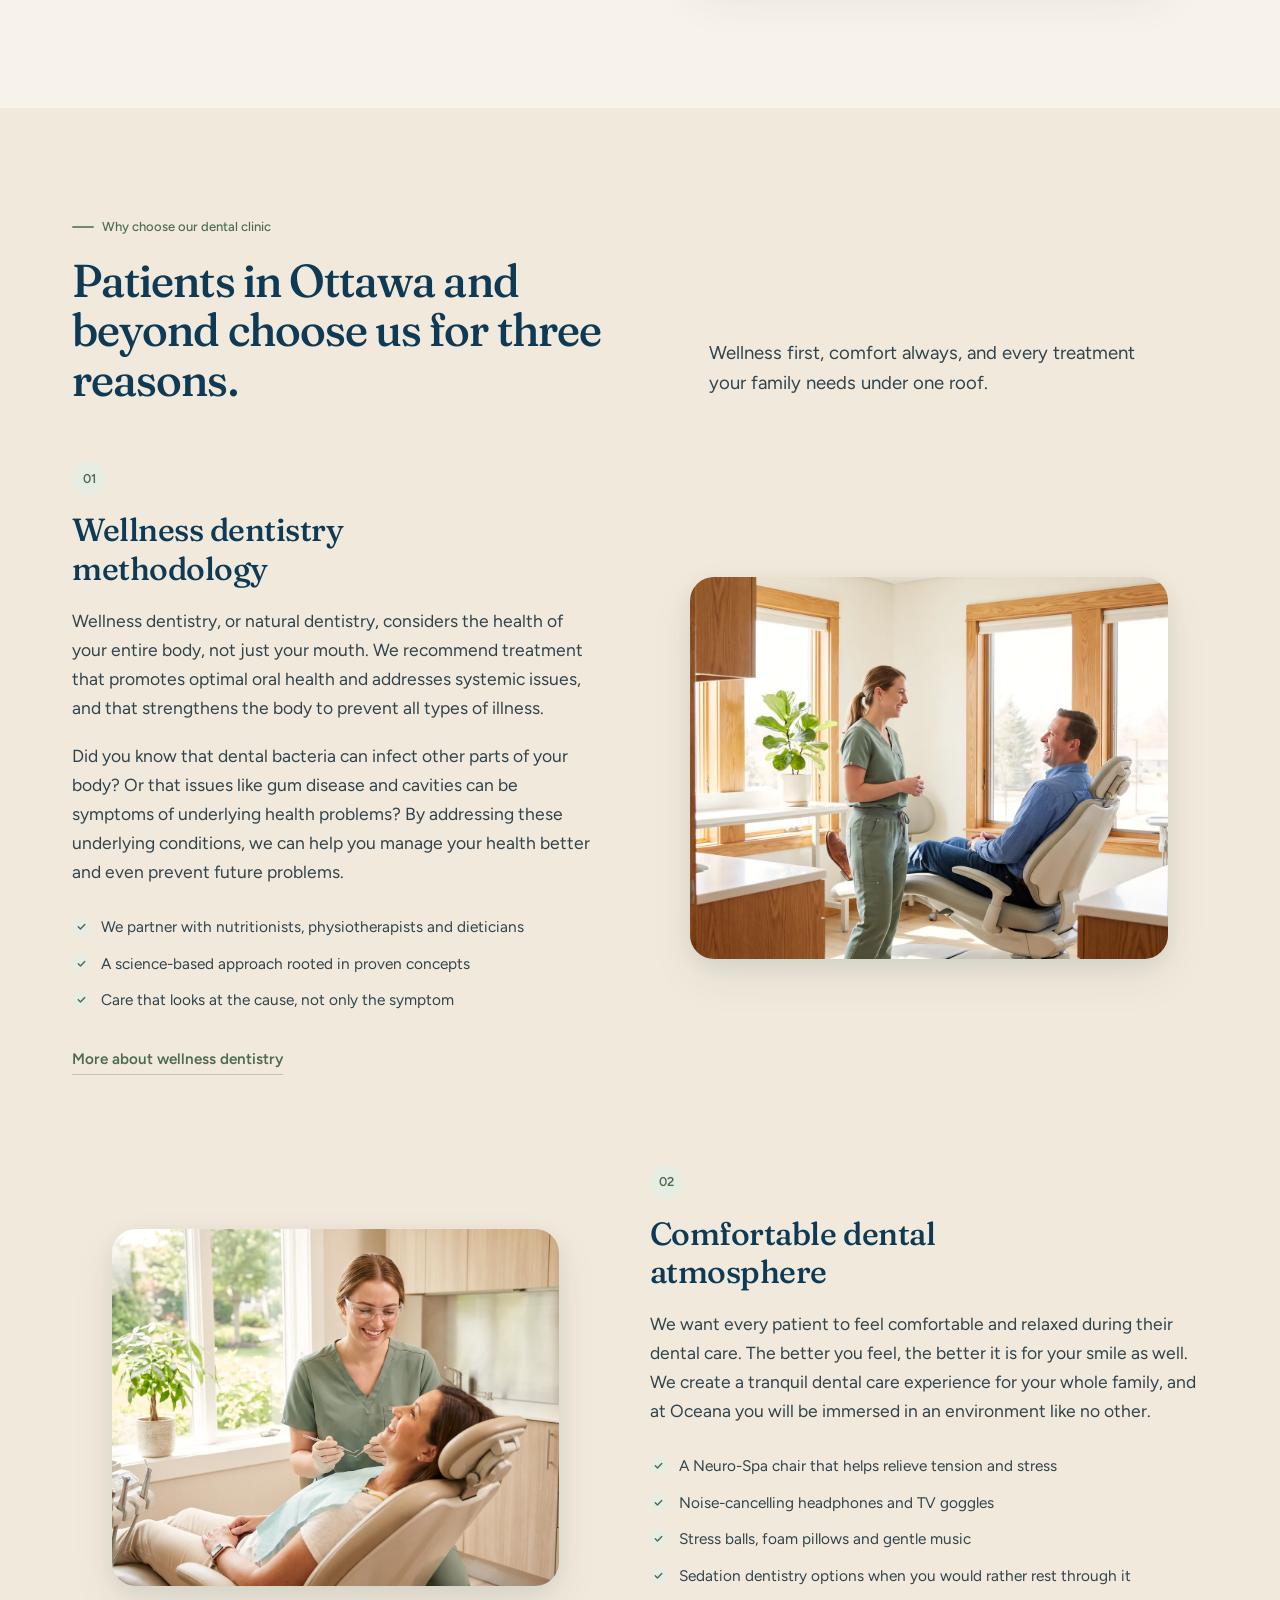
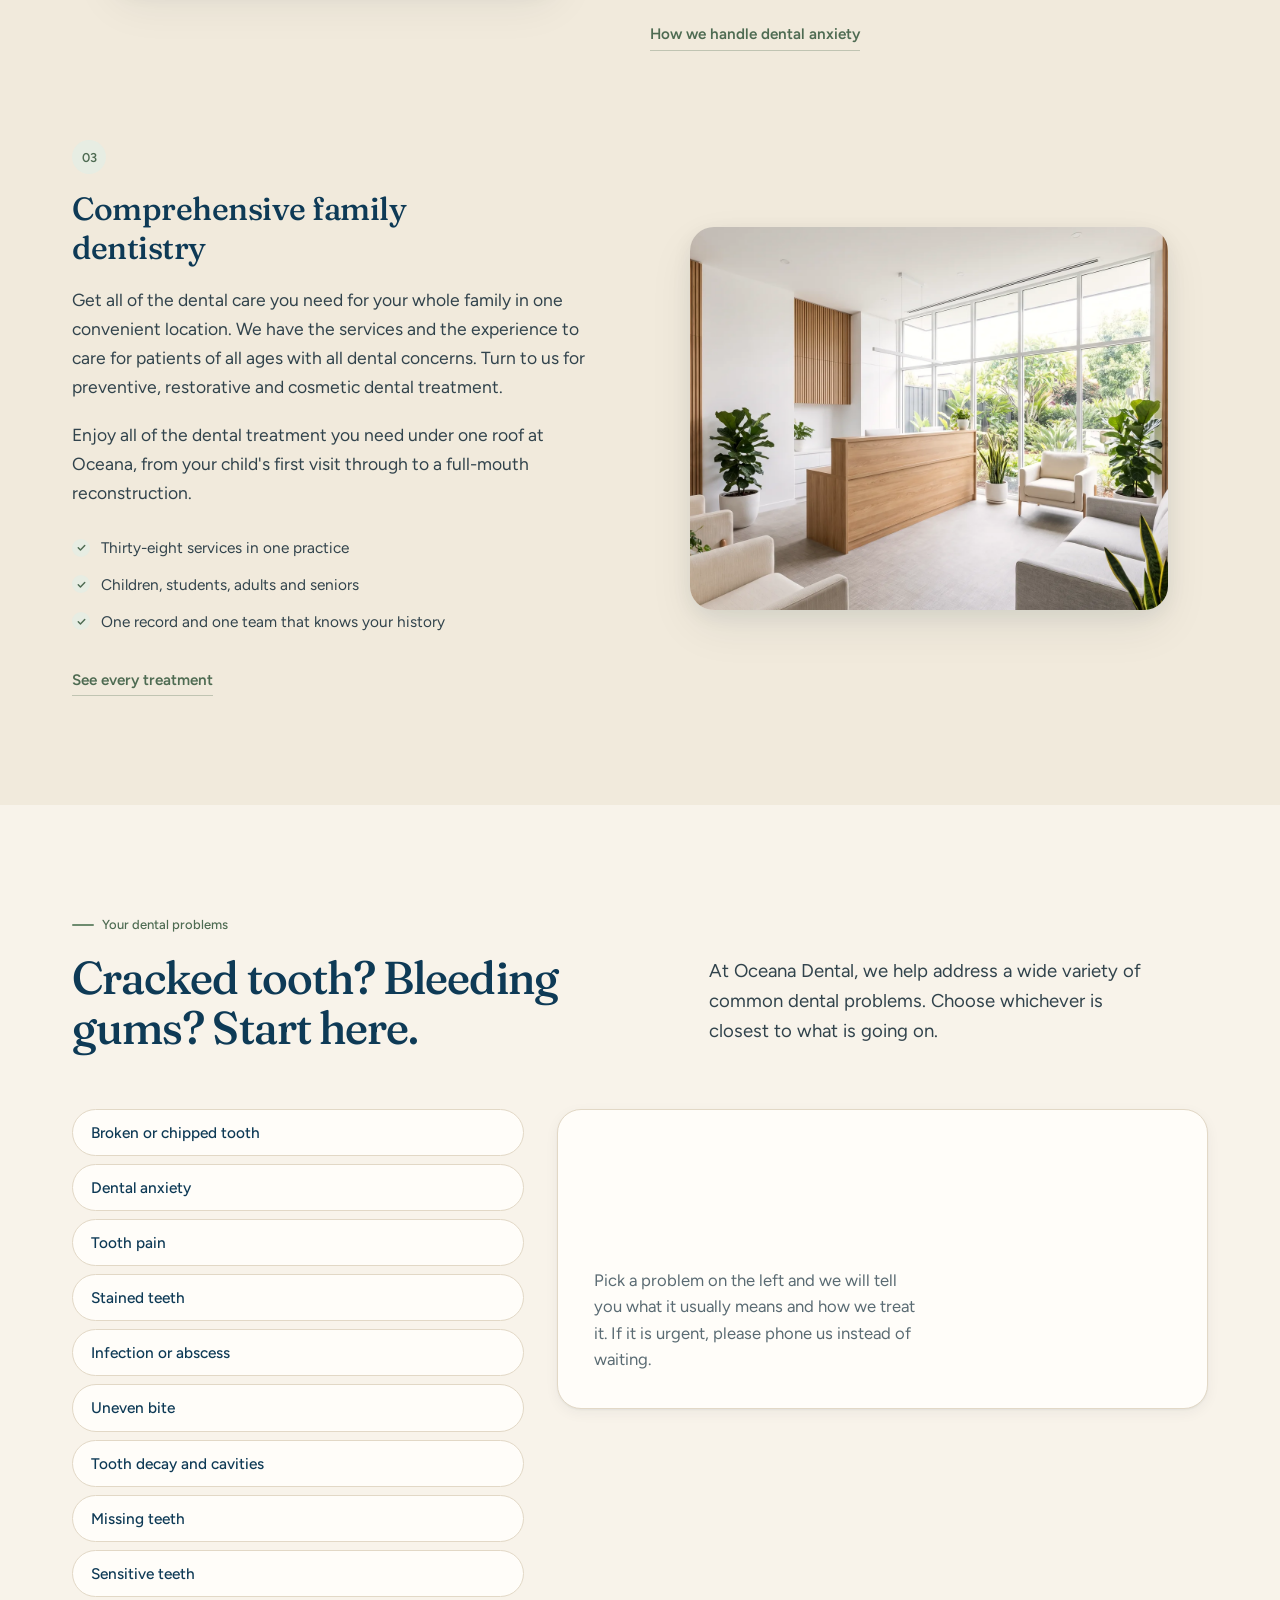
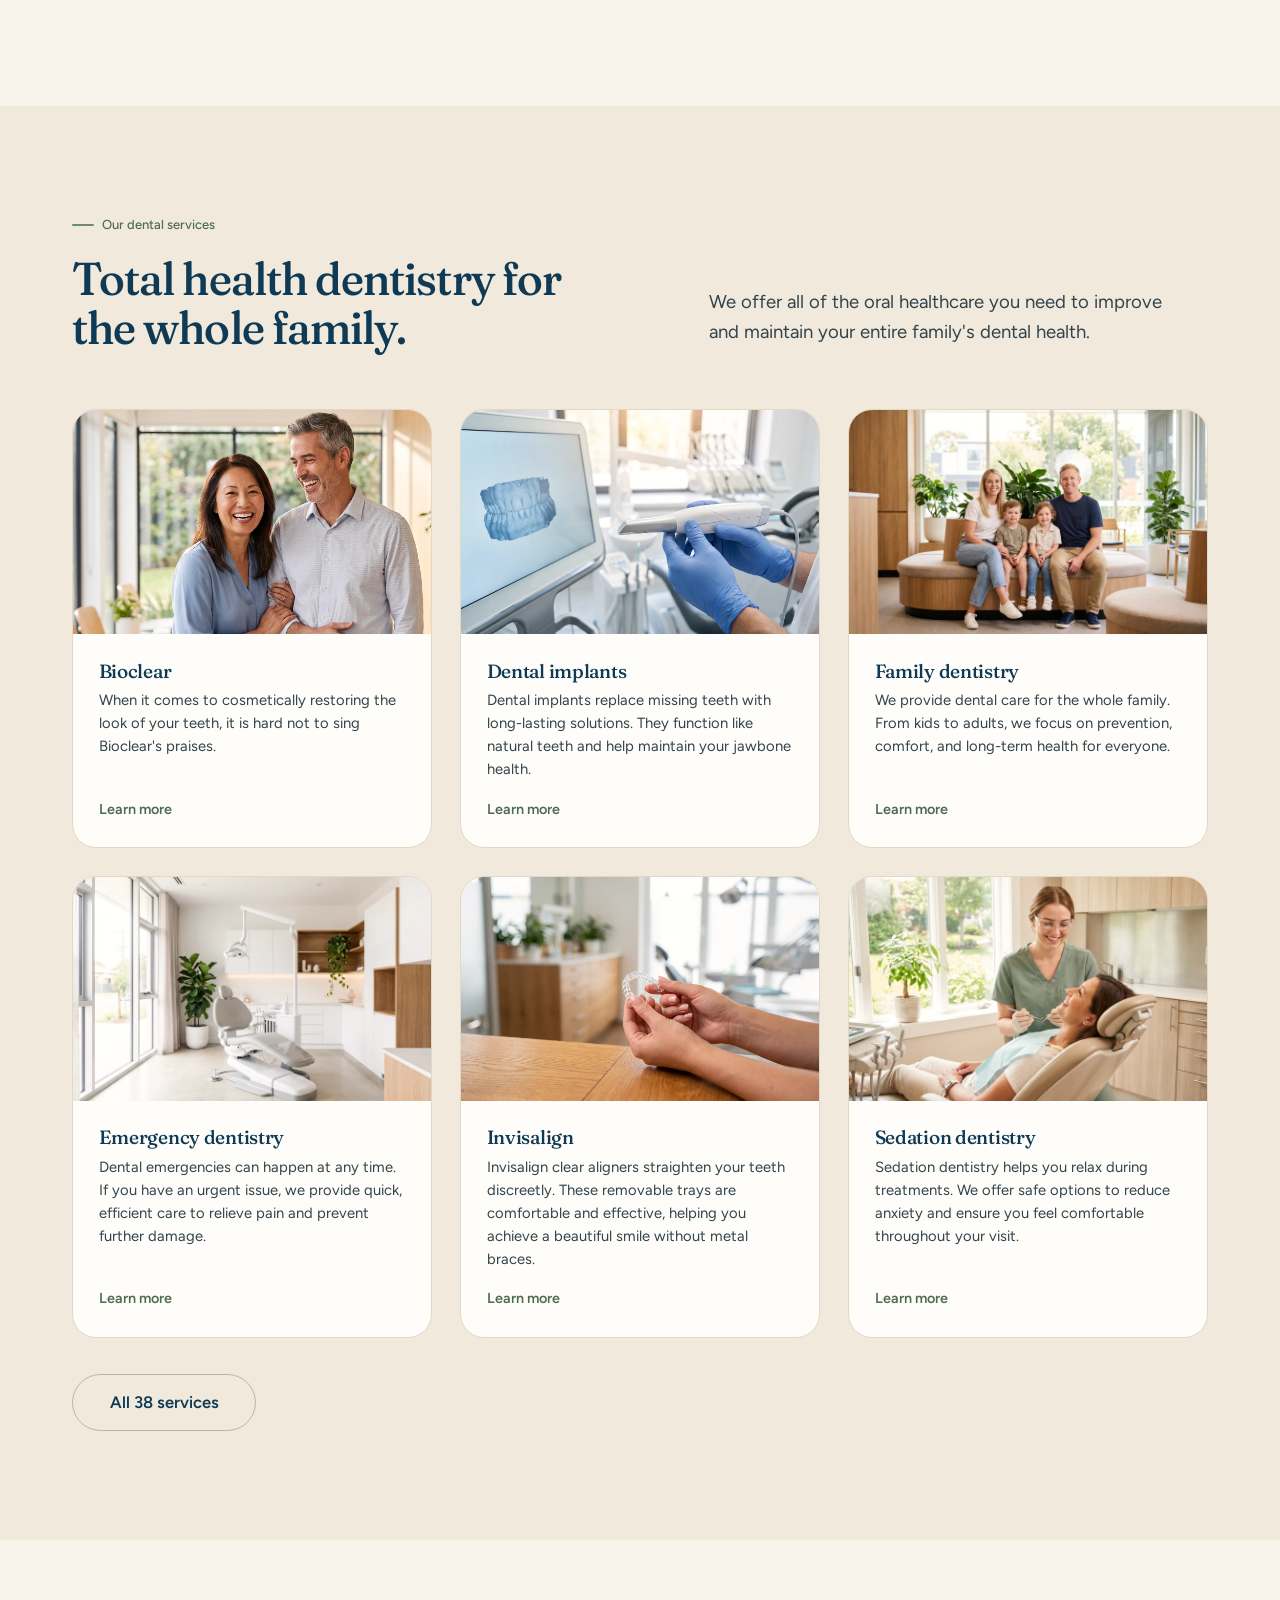
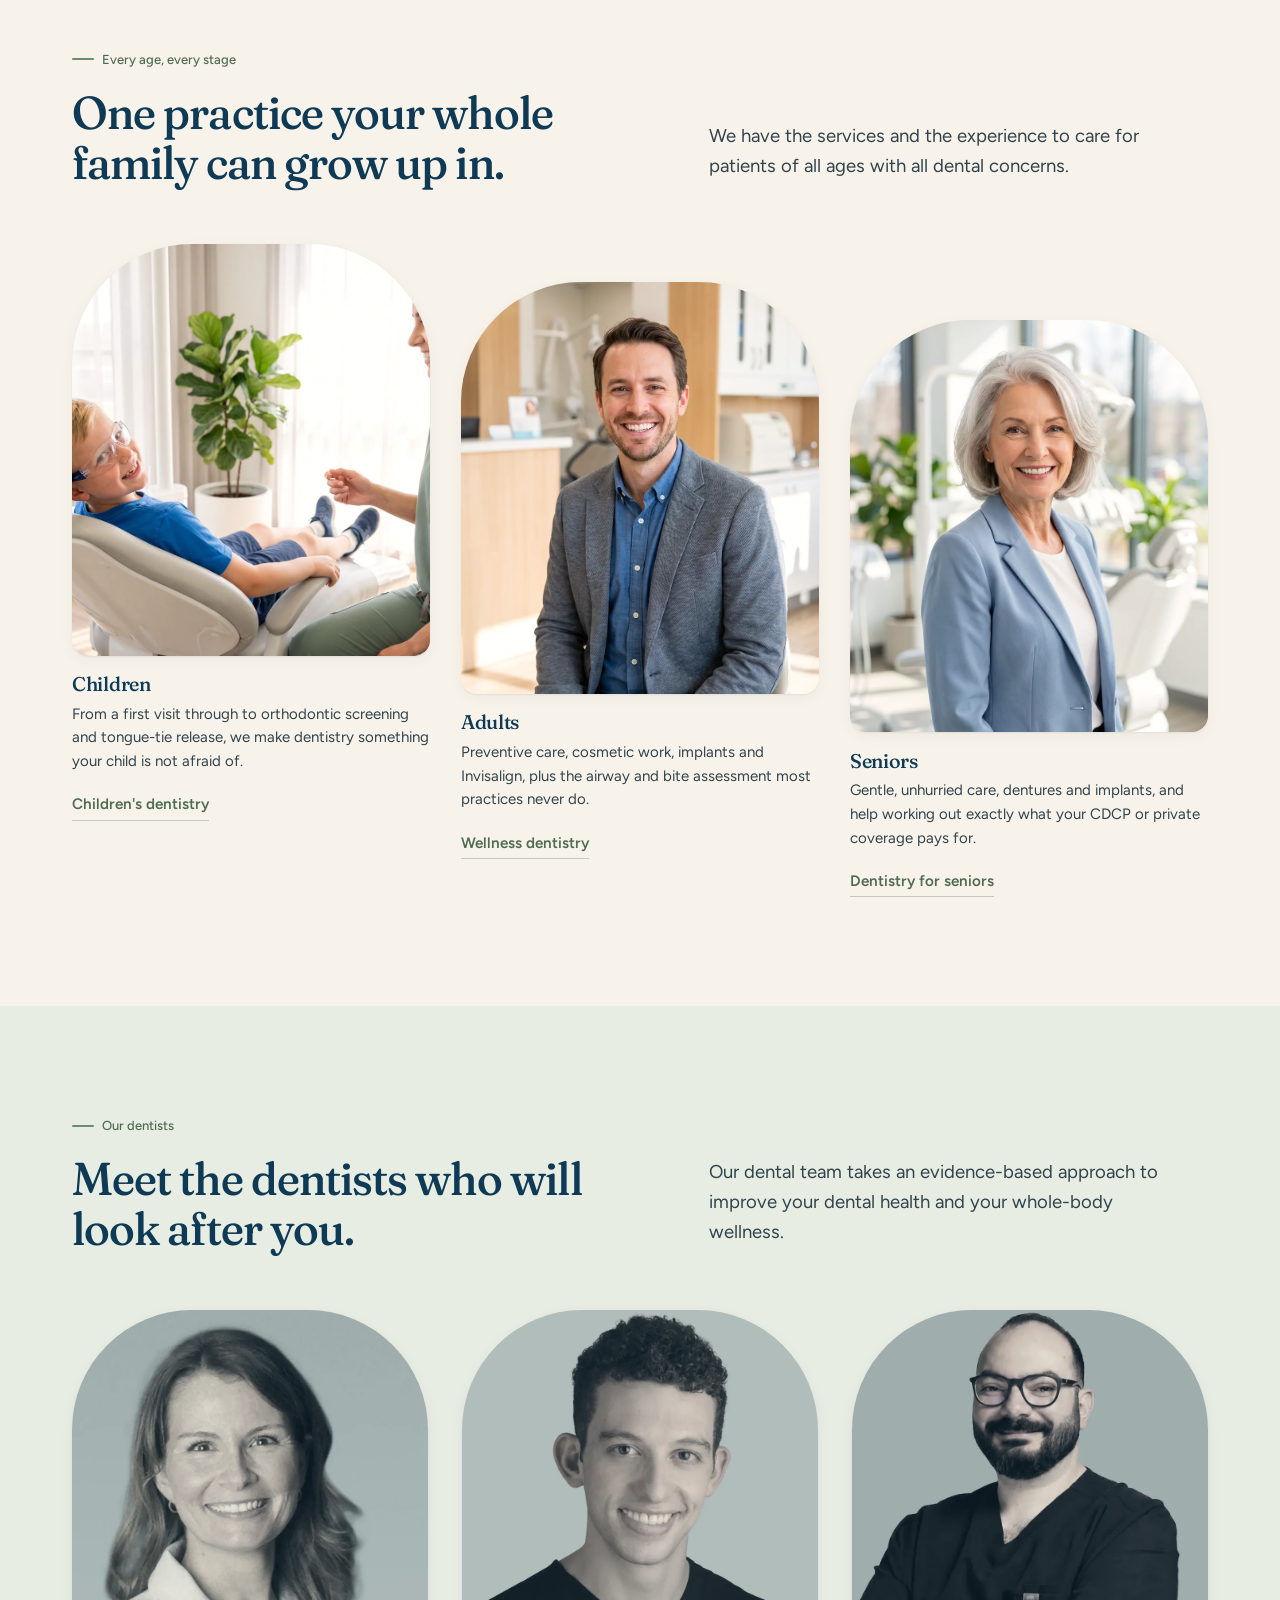
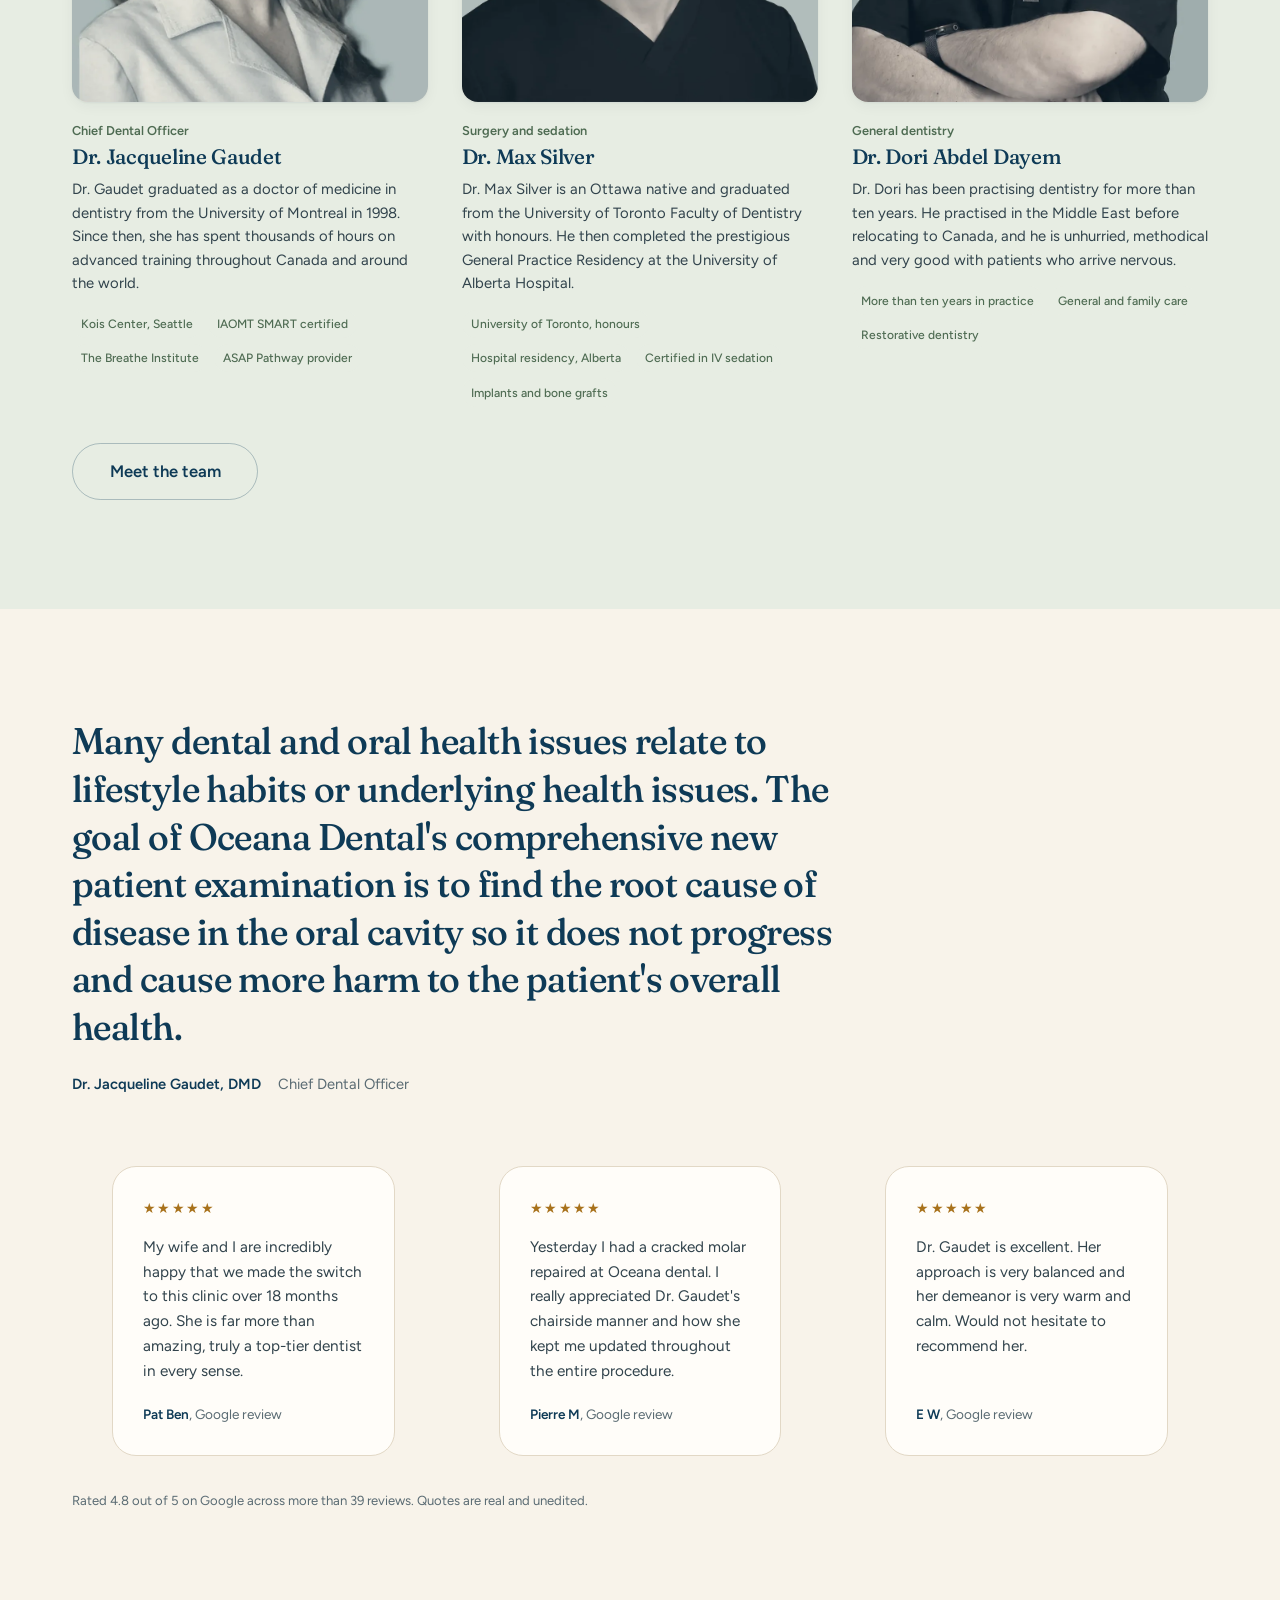
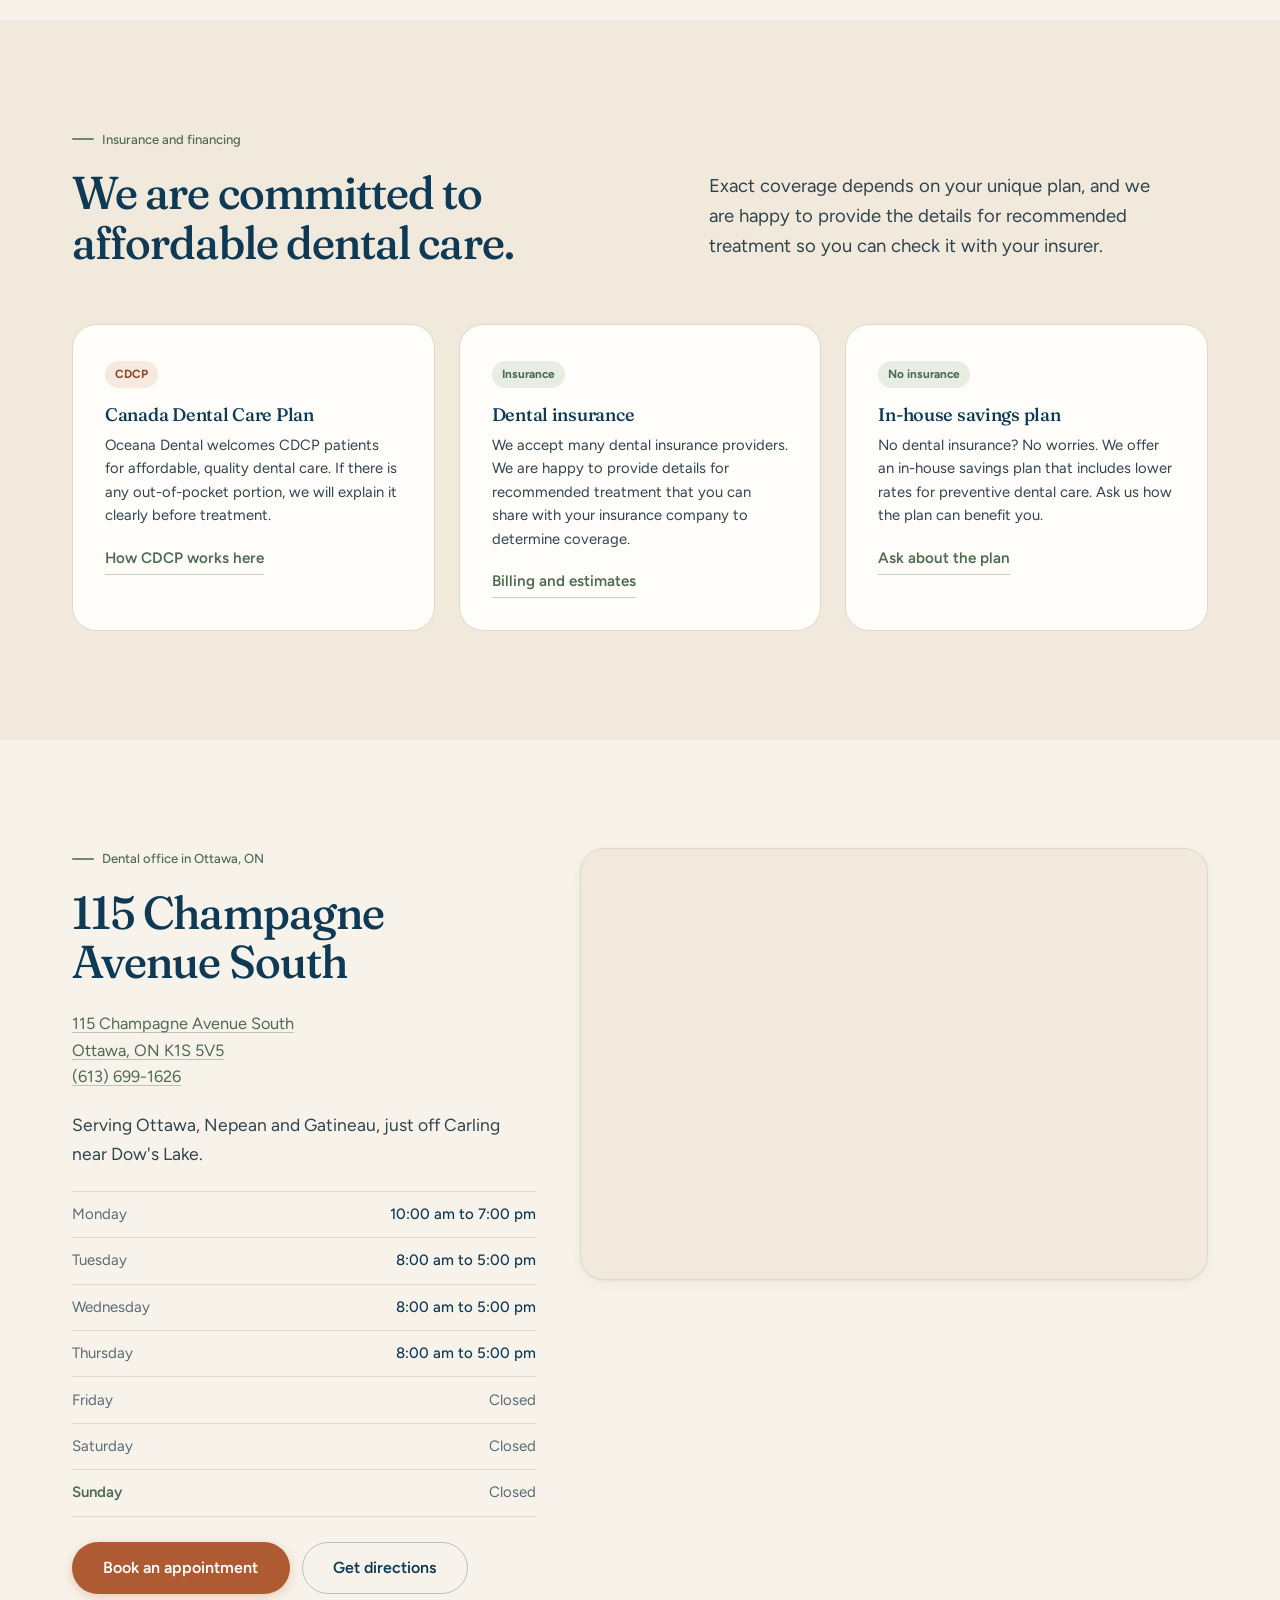
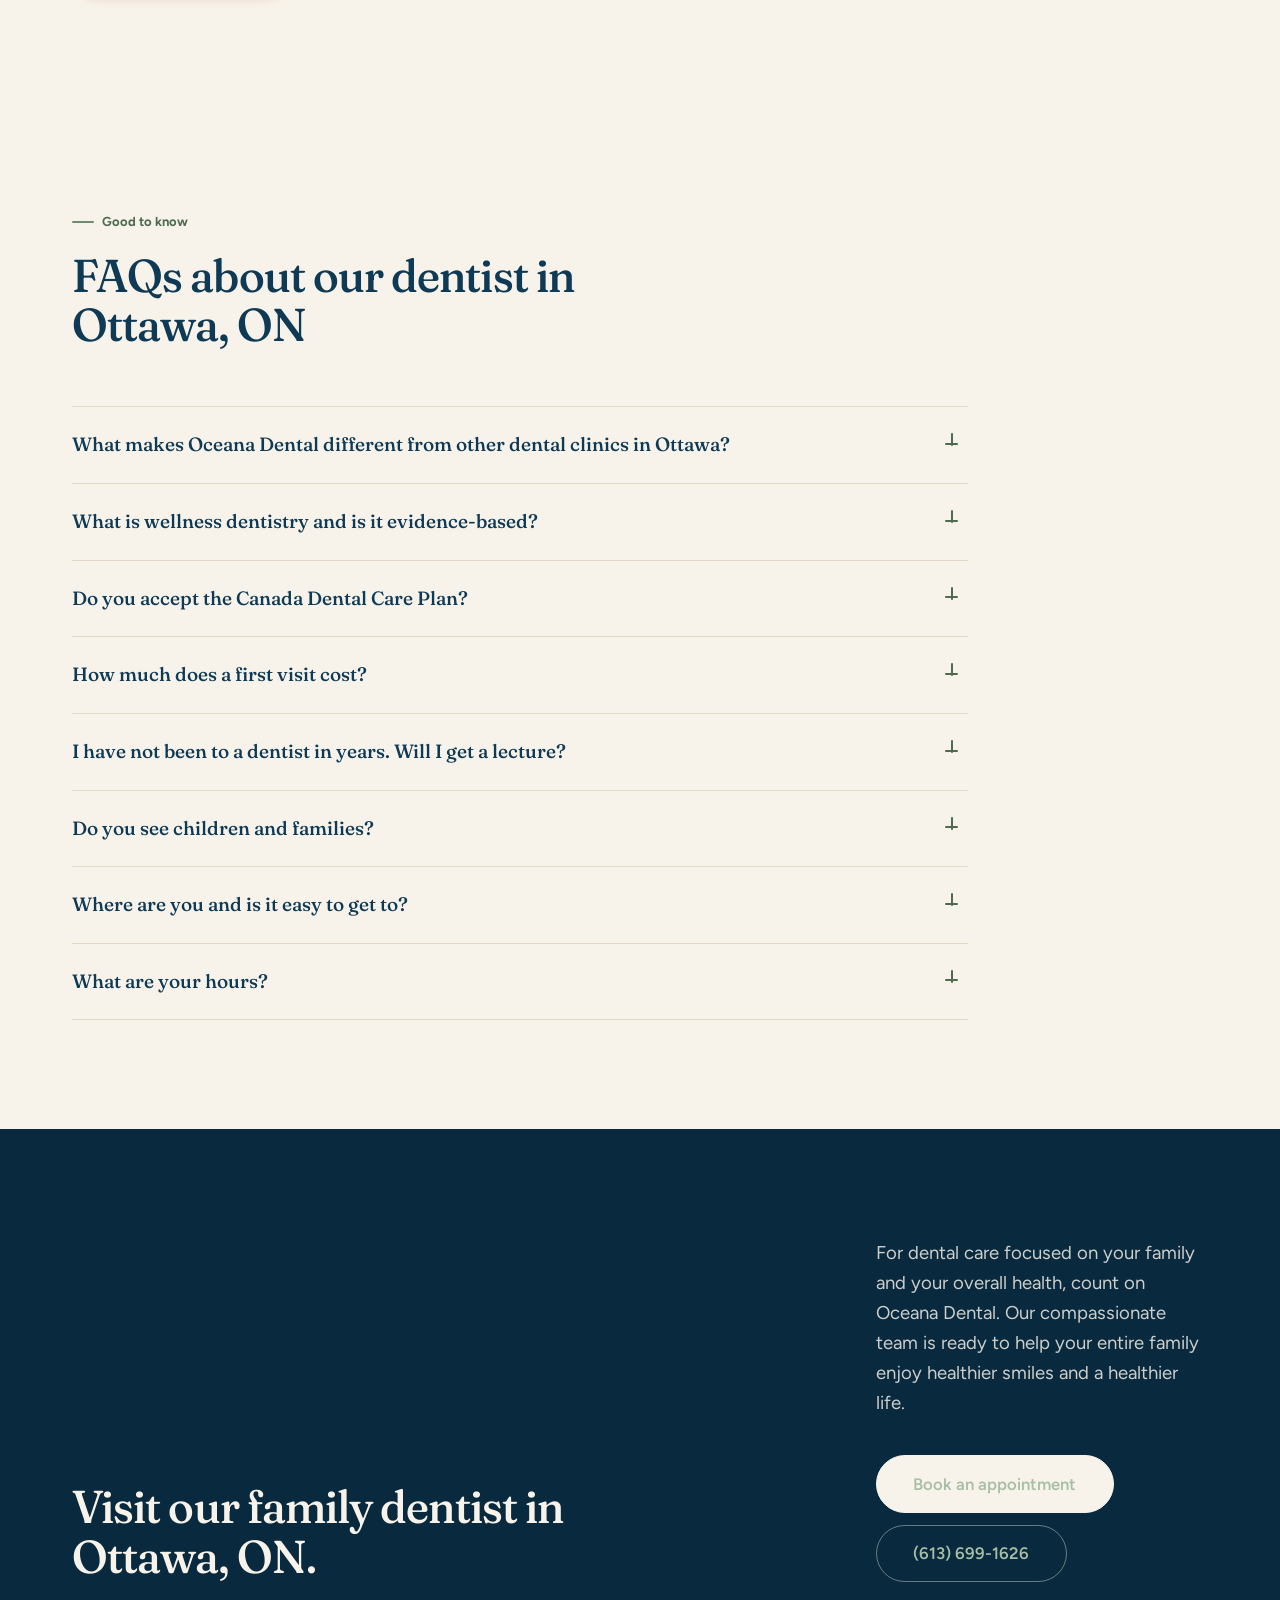
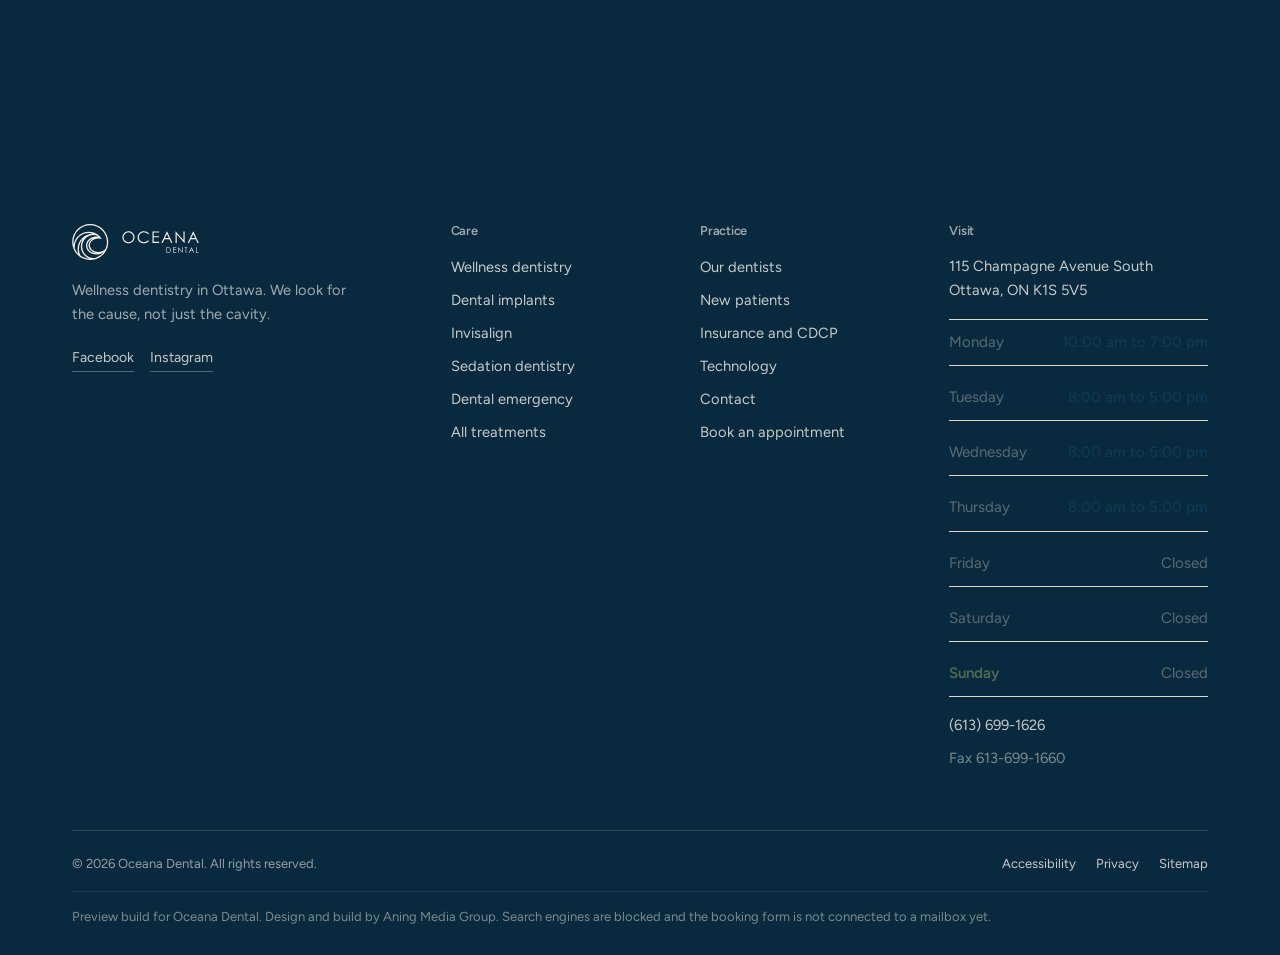
==== commit 69789541: "Content hashed asset filenames so updated images can never be served from cache" ====
--- a/index.html
+++ b/index.html
@@ -15,13 +15,13 @@
 <meta property="og:url" content="https://oceanadental.ca/index.html">
 <meta property="og:locale" content="en_CA">
 <meta name="twitter:card" content="summary_large_image">
-<link rel="icon" href="assets/img/favicon.svg" type="image/svg+xml">
-<link rel="apple-touch-icon" href="assets/img/favicon.svg">
+<link rel="icon" href="assets/img/favicon.1d375e16.svg" type="image/svg+xml">
+<link rel="apple-touch-icon" href="assets/img/favicon.1d375e16.svg">
 <link rel="preconnect" href="https://fonts.googleapis.com"><link rel="preconnect" href="https://fonts.gstatic.com" crossorigin><link rel="stylesheet" href="https://fonts.googleapis.com/css2?family=Fraunces:ital,opsz,wght@0,9..144,300..700;1,9..144,300..700&family=Figtree:wght@400;500;600;700&display=swap">
-<link rel="stylesheet" href="assets/css/site.css">
-<link rel="preload" as="image" href="assets/img/ph/hero.webp" fetchpriority="high">
+<link rel="stylesheet" href="assets/css/site.684dde43.css">
+<link rel="preload" as="image" href="assets/img/ph/hero.5af784fb.webp" fetchpriority="high">
 <script>document.documentElement.setAttribute("data-intro","");</script>
-<script type="application/ld+json">{"@context":"https://schema.org","@type":"Dentist","@id":"https://oceanadental.ca/#practice","name":"Oceana Dental","url":"https://oceanadental.ca","telephone":"(613) 699-1626","faxNumber":"613-699-1660","image":"https://oceanadental.ca/assets/img/logo.svg","priceRange":"$$","address":{"@type":"PostalAddress","streetAddress":"115 Champagne Avenue South","addressLocality":"Ottawa","addressRegion":"ON","postalCode":"K1S 5V5","addressCountry":"CA"},"geo":{"@type":"GeoCoordinates","latitude":45.3982055,"longitude":-75.7109552},"hasMap":"https://maps.app.goo.gl/BRhoStTDBjFMYJ9u7","sameAs":["https://www.facebook.com/oceanadental.ca","https://www.instagram.com/oceanadental/"],"openingHoursSpecification":[{"@type":"OpeningHoursSpecification","dayOfWeek":"https://schema.org/Monday","opens":"10:00","closes":"19:00"},{"@type":"OpeningHoursSpecification","dayOfWeek":"https://schema.org/Tuesday","opens":"08:00","closes":"17:00"},{"@type":"OpeningHoursSpecification","dayOfWeek":"https://schema.org/Wednesday","opens":"08:00","closes":"17:00"},{"@type":"OpeningHoursSpecification","dayOfWeek":"https://schema.org/Thursday","opens":"08:00","closes":"17:00"}],"areaServed":[{"@type":"City","name":"Ottawa"},{"@type":"City","name":"Nepean"},{"@type":"City","name":"Gatineau"}],"aggregateRating":{"@type":"AggregateRating","ratingValue":"4.8","reviewCount":"39","bestRating":"5"},"medicalSpecialty":"Dentistry","availableService":[{"@type":"MedicalProcedure","name":"Preventive dentistry"},{"@type":"MedicalProcedure","name":"Teeth cleaning"},{"@type":"MedicalProcedure","name":"Family dentistry"},{"@type":"MedicalProcedure","name":"Children's dentistry"},{"@type":"MedicalProcedure","name":"Seniors dentistry"},{"@type":"MedicalProcedure","name":"Students dentistry"},{"@type":"MedicalProcedure","name":"Oral cancer screening"},{"@type":"MedicalProcedure","name":"Mouth guards"},{"@type":"MedicalProcedure","name":"Thumb sucking"},{"@type":"MedicalProcedure","name":"Wellness dentistry"},{"@type":"MedicalProcedure","name":"Oral bacteria and biocompatibility testing"},{"@type":"MedicalProcedure","name":"Safe mercury amalgam removal (SMART)"},{"@type":"MedicalProcedure","name":"Sleep apnea and airway"},{"@type":"MedicalProcedure","name":"Bruxism and clenching"}]}</script>
+<script type="application/ld+json">{"@context":"https://schema.org","@type":"Dentist","@id":"https://oceanadental.ca/#practice","name":"Oceana Dental","url":"https://oceanadental.ca","telephone":"(613) 699-1626","faxNumber":"613-699-1660","image":"https://oceanadental.ca/assets/img/logo.46053a9a.svg","priceRange":"$$","address":{"@type":"PostalAddress","streetAddress":"115 Champagne Avenue South","addressLocality":"Ottawa","addressRegion":"ON","postalCode":"K1S 5V5","addressCountry":"CA"},"geo":{"@type":"GeoCoordinates","latitude":45.3982055,"longitude":-75.7109552},"hasMap":"https://maps.app.goo.gl/BRhoStTDBjFMYJ9u7","sameAs":["https://www.facebook.com/oceanadental.ca","https://www.instagram.com/oceanadental/"],"openingHoursSpecification":[{"@type":"OpeningHoursSpecification","dayOfWeek":"https://schema.org/Monday","opens":"10:00","closes":"19:00"},{"@type":"OpeningHoursSpecification","dayOfWeek":"https://schema.org/Tuesday","opens":"08:00","closes":"17:00"},{"@type":"OpeningHoursSpecification","dayOfWeek":"https://schema.org/Wednesday","opens":"08:00","closes":"17:00"},{"@type":"OpeningHoursSpecification","dayOfWeek":"https://schema.org/Thursday","opens":"08:00","closes":"17:00"}],"areaServed":[{"@type":"City","name":"Ottawa"},{"@type":"City","name":"Nepean"},{"@type":"City","name":"Gatineau"}],"aggregateRating":{"@type":"AggregateRating","ratingValue":"4.8","reviewCount":"39","bestRating":"5"},"medicalSpecialty":"Dentistry","availableService":[{"@type":"MedicalProcedure","name":"Preventive dentistry"},{"@type":"MedicalProcedure","name":"Teeth cleaning"},{"@type":"MedicalProcedure","name":"Family dentistry"},{"@type":"MedicalProcedure","name":"Children's dentistry"},{"@type":"MedicalProcedure","name":"Seniors dentistry"},{"@type":"MedicalProcedure","name":"Students dentistry"},{"@type":"MedicalProcedure","name":"Oral cancer screening"},{"@type":"MedicalProcedure","name":"Mouth guards"},{"@type":"MedicalProcedure","name":"Thumb sucking"},{"@type":"MedicalProcedure","name":"Wellness dentistry"},{"@type":"MedicalProcedure","name":"Oral bacteria and biocompatibility testing"},{"@type":"MedicalProcedure","name":"Safe mercury amalgam removal (SMART)"},{"@type":"MedicalProcedure","name":"Sleep apnea and airway"},{"@type":"MedicalProcedure","name":"Bruxism and clenching"}]}</script>
 <script type="application/ld+json">{"@context":"https://schema.org","@type":"FAQPage","mainEntity":[{"@type":"Question","name":"What makes Oceana Dental different from other dental clinics in Ottawa?","acceptedAnswer":{"@type":"Answer","text":"We start every new patient with a comprehensive exam that looks past the teeth. We assess your bite, your gums, your airway and how you breathe and sleep, then we look at how those connect to the rest of your health. Most dental problems have a cause somewhere in that picture. We would rather find it than keep patching the result."}},{"@type":"Question","name":"What is wellness dentistry and is it evidence-based?","acceptedAnswer":{"@type":"Answer","text":"Wellness dentistry means we treat the mouth as part of the body rather than a separate system. It is built on mainstream, published dentistry, not alternative practice. Dr. Gaudet has trained at the Kois Center in Seattle, the University of Pennsylvania, the Misch International Implant Institute and the Breathe Institute, and holds IAOMT SMART certification for safe amalgam removal. We use the same diagnostics any strong general practice uses. We simply read them in a wider context."}},{"@type":"Question","name":"Do you accept the Canada Dental Care Plan?","acceptedAnswer":{"@type":"Answer","text":"Yes. We accept CDCP patients and we will tell you exactly what your plan covers and what, if anything, is left over before any treatment starts. If you are still working out whether you qualify, call us and we will walk you through it."}},{"@type":"Question","name":"How much does a first visit cost?","acceptedAnswer":{"@type":"Answer","text":"It depends on what your exam needs and what coverage you have. We check your insurance or CDCP benefits before your appointment and give you the numbers in writing before we do anything. You will never be surprised by an invoice here."}},{"@type":"Question","name":"I have not been to a dentist in years. Will I get a lecture?","acceptedAnswer":{"@type":"Answer","text":"No. A good number of our patients come to us after a long gap, often because a previous experience went badly. We start where you are. You will get a clear picture of what is going on and a plan you can take in stages if that suits you better."}},{"@type":"Question","name":"Do you see children and families?","acceptedAnswer":{"@type":"Answer","text":"Yes, we see every age. Dr. Silver in particular is very good with nervous young patients. He is a voice actor outside the practice and is not above using a few impressions to get a child through their first visit."}},{"@type":"Question","name":"Where are you and is it easy to get to?","acceptedAnswer":{"@type":"Answer","text":"We are at 115 Champagne Avenue South in Ottawa, just off Carling near Dow's Lake, which puts us within easy reach of the Glebe, Little Italy, Hintonburg, Nepean and the Gatineau side of the river."}},{"@type":"Question","name":"What are your hours?","acceptedAnswer":{"@type":"Answer","text":"Monday 10:00 am to 7:00 pm, Tuesday to Thursday 8:00 am to 5:00 pm. We are closed Friday, Saturday and Sunday. The Monday evening block is there for people who cannot take time off during the day."}}]}</script>
 </head>
 <body>
@@ -76,9 +76,9 @@
 </div>
 </div>
 <div class="hero-pic">
-<figure class="arch"><img src="assets/img/ph/hero.webp" width="1000" height="1409"
+<figure class="arch"><img src="assets/img/ph/hero.5af784fb.webp" width="1000" height="1409"
  fetchpriority="high" alt="A patient laughing during a relaxed appointment in a bright treatment room at Oceana Dental"></figure>
-<div class="hero-inset"><img src="assets/img/ph/child.webp" width="800" height="1031" loading="lazy"
+<div class="hero-inset"><img src="assets/img/ph/child.a27a08b6.webp" width="800" height="1031" loading="lazy"
  alt="A young patient grinning in the dental chair with a hygienist"></div>
 </div>
 </div></div></section>
@@ -105,7 +105,7 @@
 <a class="btn btn-a" href="book.html">Book your first visit</a>
 <a class="btn btn-b" href="new-patients.html">New patient information</a></div>
 </div>
-<figure class="pillar-v"><img src="assets/img/ph/family.webp" width="1500" height="1006"
+<figure class="pillar-v"><img src="assets/img/ph/family.b53e798b.webp" width="1500" height="1006"
  loading="lazy" alt="A family together in the waiting area at Oceana Dental in Ottawa"></figure>
 </div>
 </div></section>
@@ -132,7 +132,7 @@
 </ul>
 <p style="margin-top:1.5rem"><a class="lnk" href="wellness-dentistry.html">More about wellness dentistry</a></p>
 </div>
-<figure class="pillar-v"><img src="assets/img/ph/dentist.webp" width="1500" height="1006"
+<figure class="pillar-v"><img src="assets/img/ph/dentist.0fd5d6b6.webp" width="1500" height="1006"
  loading="lazy" alt="A dentist talking with a patient beside the chair at Oceana Dental"></figure>
 </div>
 
@@ -150,7 +150,7 @@
 </ul>
 <p style="margin-top:1.5rem"><a class="lnk" href="sedation-dentistry.html">How we handle dental anxiety</a></p>
 </div>
-<figure class="pillar-v"><img src="assets/img/ph/hygienist.webp" width="1500" height="1006"
+<figure class="pillar-v"><img src="assets/img/ph/hygienist.390d6a00.webp" width="1500" height="1006"
  loading="lazy" alt="A hygienist working with a relaxed patient at Oceana Dental"></figure>
 </div>
 
@@ -169,7 +169,7 @@
 </ul>
 <p style="margin-top:1.5rem"><a class="lnk" href="services.html">See every treatment</a></p>
 </div>
-<figure class="pillar-v"><img src="assets/img/ph/reception.webp" width="1500" height="1006"
+<figure class="pillar-v"><img src="assets/img/ph/reception.e7be271d.webp" width="1500" height="1006"
  loading="lazy" alt="The reception and waiting area at Oceana Dental in Ottawa"></figure>
 </div>
 </div></section>
@@ -186,7 +186,7 @@
 we treat it. If it is urgent, please phone us instead of waiting.</p>
 </div>
 </div>
-<script type="application/json" id="pick-data">{"chipped":{"h":"Broken or chipped tooth","img":"assets/img/ph/operatory.webp","p":"Chipped teeth are a common result of sports injuries or other falls. No matter how it happens, a broken tooth disrupts the look of your smile and may cause sensitivity as well. We offer several restorative dental solutions, including crowns and fillings, to repair broken teeth and help you regain a comfortable smile.","href":"services.html#tooth-crown","cta":"Read more about this"},"anxiety":{"h":"Dental anxiety","img":"assets/img/ph/hygienist.webp","p":"A fear of the dentist is a common phobia that many people of all ages struggle with. We know how intimidating it can be to visit the dentist, but we go above and beyond to ensure your comfort. Enjoy a tranquil dental experience with our Neuro-Spa chair, noise-cancelling headphones, and more. We also offer sedation dentistry options to help you stay relaxed and comfortable.","href":"sedation-dentistry.html","cta":"Read more about this"},"pain":{"h":"Tooth pain","img":"assets/img/ph/scanner.webp","p":"Tooth pain can be a real, well, pain. It may also signal a variety of underlying causes, including cavities, worn enamel, or gum disease. Our team will get to the bottom of your tooth pain so we can provide the most effective treatment, whether it is a simple filling, a root canal, or another treatment.","href":"emergency-dentist.html","cta":"Read more about this"},"stained":{"h":"Stained teeth","img":"assets/img/ph/adult.webp","p":"Normal wear and tear will lead to stains. Consuming more coffee, soda, dark tea, and tobacco can speed up the process, leaving you with noticeably yellow teeth. But you do not have to live with it. At Oceana Dental, we provide modern teeth cleanings to help prevent staining and teeth whitening treatment to remove even deep stains. Come to us to get a bright, white smile.","href":"services.html#teeth-whitening","cta":"Read more about this"},"abscess":{"h":"Infection or abscess","img":"assets/img/ph/operatory.webp","p":"A dental abscess is a pocket of pus caused by a serious infection in the tooth or gums. It often comes with pain, swelling, or a bad taste in the mouth. Our team acts quickly to clean out the infection, usually with a root canal or other treatment, to prevent it from spreading and help you heal.","href":"services.html#root-canal-treatment","cta":"Read more about this"},"bite":{"h":"Uneven bite","img":"assets/img/ph/child-wide.webp","p":"An uneven bite can make chewing uncomfortable and put extra strain on your teeth and jaw over time. We look at how your teeth meet and recommend the treatment that will bring your bite back into balance, which may be alignment, restorative work, or a night guard.","href":"invisalign.html","cta":"Read more about this"},"decay":{"h":"Tooth decay and cavities","img":"assets/img/ph/reception.webp","p":"Tooth decay is the most common dental problem we see, and it is almost always preventable. We find cavities early with digital X-rays and treat them before they reach the nerve, then look at why the decay started in the first place.","href":"services.html#tooth-fillings","cta":"Read more about this"},"missing":{"h":"Missing teeth","img":"assets/img/ph/couple.webp","p":"Missing teeth affect far more than your smile. The bone that held the tooth begins to shrink, and the teeth on either side start to drift. We replace missing teeth with implants, bridges, or dentures, and we will talk you through which one suits your mouth and your budget.","href":"dental-implants.html","cta":"Read more about this"},"sensitive":{"h":"Sensitive teeth","img":"assets/img/ph/senior.webp","p":"Sensitivity to hot, cold, or sweet food usually means worn enamel, receding gums, or a small crack. It is your mouth telling you something has changed. We find the cause rather than simply recommending a different toothpaste.","href":"services.html#preventive-dentistry","cta":"Read more about this"}}</script>
+<script type="application/json" id="pick-data">{"chipped":{"h":"Broken or chipped tooth","img":"assets/img/ph/operatory.4678537e.webp","p":"Chipped teeth are a common result of sports injuries or other falls. No matter how it happens, a broken tooth disrupts the look of your smile and may cause sensitivity as well. We offer several restorative dental solutions, including crowns and fillings, to repair broken teeth and help you regain a comfortable smile.","href":"services.html#tooth-crown","cta":"Read more about this"},"anxiety":{"h":"Dental anxiety","img":"assets/img/ph/hygienist.390d6a00.webp","p":"A fear of the dentist is a common phobia that many people of all ages struggle with. We know how intimidating it can be to visit the dentist, but we go above and beyond to ensure your comfort. Enjoy a tranquil dental experience with our Neuro-Spa chair, noise-cancelling headphones, and more. We also offer sedation dentistry options to help you stay relaxed and comfortable.","href":"sedation-dentistry.html","cta":"Read more about this"},"pain":{"h":"Tooth pain","img":"assets/img/ph/scanner.0b3b68a3.webp","p":"Tooth pain can be a real, well, pain. It may also signal a variety of underlying causes, including cavities, worn enamel, or gum disease. Our team will get to the bottom of your tooth pain so we can provide the most effective treatment, whether it is a simple filling, a root canal, or another treatment.","href":"emergency-dentist.html","cta":"Read more about this"},"stained":{"h":"Stained teeth","img":"assets/img/ph/adult.ba3508d5.webp","p":"Normal wear and tear will lead to stains. Consuming more coffee, soda, dark tea, and tobacco can speed up the process, leaving you with noticeably yellow teeth. But you do not have to live with it. At Oceana Dental, we provide modern teeth cleanings to help prevent staining and teeth whitening treatment to remove even deep stains. Come to us to get a bright, white smile.","href":"services.html#teeth-whitening","cta":"Read more about this"},"abscess":{"h":"Infection or abscess","img":"assets/img/ph/operatory.4678537e.webp","p":"A dental abscess is a pocket of pus caused by a serious infection in the tooth or gums. It often comes with pain, swelling, or a bad taste in the mouth. Our team acts quickly to clean out the infection, usually with a root canal or other treatment, to prevent it from spreading and help you heal.","href":"services.html#root-canal-treatment","cta":"Read more about this"},"bite":{"h":"Uneven bite","img":"assets/img/ph/child-wide.03e22458.webp","p":"An uneven bite can make chewing uncomfortable and put extra strain on your teeth and jaw over time. We look at how your teeth meet and recommend the treatment that will bring your bite back into balance, which may be alignment, restorative work, or a night guard.","href":"invisalign.html","cta":"Read more about this"},"decay":{"h":"Tooth decay and cavities","img":"assets/img/ph/reception.e7be271d.webp","p":"Tooth decay is the most common dental problem we see, and it is almost always preventable. We find cavities early with digital X-rays and treat them before they reach the nerve, then look at why the decay started in the first place.","href":"services.html#tooth-fillings","cta":"Read more about this"},"missing":{"h":"Missing teeth","img":"assets/img/ph/couple.4ea7a6b9.webp","p":"Missing teeth affect far more than your smile. The bone that held the tooth begins to shrink, and the teeth on either side start to drift. We replace missing teeth with implants, bridges, or dentures, and we will talk you through which one suits your mouth and your budget.","href":"dental-implants.html","cta":"Read more about this"},"sensitive":{"h":"Sensitive teeth","img":"assets/img/ph/senior.0ecc0dfc.webp","p":"Sensitivity to hot, cold, or sweet food usually means worn enamel, receding gums, or a small crack. It is your mouth telling you something has changed. We find the cause rather than simply recommending a different toothpaste.","href":"services.html#preventive-dentistry","cta":"Read more about this"}}</script>
 </div></section>
 
 <section class="sec warm"><div class="wrap">
@@ -194,7 +194,7 @@
 <h2>Total health dentistry for the whole family.</h2></div>
 <div><p class="lede">We offer all of the oral healthcare you need to improve and maintain your
 entire family's dental health.</p></div></div>
-<div class="figs"><a class="figc" href="services.html#bioclear"><div class="figc-i"><img src="assets/img/ph/couple.webp" width="1400" height="939" loading="lazy" alt=""></div><div class="figc-t"><h3>Bioclear</h3><p>When it comes to cosmetically restoring the look of your teeth, it is hard not to sing Bioclear's praises.</p><span class="go">Learn more</span></div></a><a class="figc" href="dental-implants.html"><div class="figc-i"><img src="assets/img/ph/scanner.webp" width="1400" height="939" loading="lazy" alt=""></div><div class="figc-t"><h3>Dental implants</h3><p>Dental implants replace missing teeth with long-lasting solutions. They function like natural teeth and help maintain your jawbone health.</p><span class="go">Learn more</span></div></a><a class="figc" href="services.html#family-dentist"><div class="figc-i"><img src="assets/img/ph/family.webp" width="1400" height="939" loading="lazy" alt=""></div><div class="figc-t"><h3>Family dentistry</h3><p>We provide dental care for the whole family. From kids to adults, we focus on prevention, comfort, and long-term health for everyone.</p><span class="go">Learn more</span></div></a><a class="figc" href="emergency-dentist.html"><div class="figc-i"><img src="assets/img/ph/operatory.webp" width="1400" height="939" loading="lazy" alt=""></div><div class="figc-t"><h3>Emergency dentistry</h3><p>Dental emergencies can happen at any time. If you have an urgent issue, we provide quick, efficient care to relieve pain and prevent further damage.</p><span class="go">Learn more</span></div></a><a class="figc" href="invisalign.html"><div class="figc-i"><img src="assets/img/ph/aligner.webp" width="1400" height="939" loading="lazy" alt=""></div><div class="figc-t"><h3>Invisalign</h3><p>Invisalign clear aligners straighten your teeth discreetly. These removable trays are comfortable and effective, helping you achieve a beautiful smile without metal braces.</p><span class="go">Learn more</span></div></a><a class="figc" href="sedation-dentistry.html"><div class="figc-i"><img src="assets/img/ph/hygienist.webp" width="1400" height="939" loading="lazy" alt=""></div><div class="figc-t"><h3>Sedation dentistry</h3><p>Sedation dentistry helps you relax during treatments. We offer safe options to reduce anxiety and ensure you feel comfortable throughout your visit.</p><span class="go">Learn more</span></div></a></div>
+<div class="figs"><a class="figc" href="services.html#bioclear"><div class="figc-i"><img src="assets/img/ph/couple.4ea7a6b9.webp" width="1400" height="939" loading="lazy" alt=""></div><div class="figc-t"><h3>Bioclear</h3><p>When it comes to cosmetically restoring the look of your teeth, it is hard not to sing Bioclear's praises.</p><span class="go">Learn more</span></div></a><a class="figc" href="dental-implants.html"><div class="figc-i"><img src="assets/img/ph/scanner.0b3b68a3.webp" width="1400" height="939" loading="lazy" alt=""></div><div class="figc-t"><h3>Dental implants</h3><p>Dental implants replace missing teeth with long-lasting solutions. They function like natural teeth and help maintain your jawbone health.</p><span class="go">Learn more</span></div></a><a class="figc" href="services.html#family-dentist"><div class="figc-i"><img src="assets/img/ph/family.b53e798b.webp" width="1400" height="939" loading="lazy" alt=""></div><div class="figc-t"><h3>Family dentistry</h3><p>We provide dental care for the whole family. From kids to adults, we focus on prevention, comfort, and long-term health for everyone.</p><span class="go">Learn more</span></div></a><a class="figc" href="emergency-dentist.html"><div class="figc-i"><img src="assets/img/ph/operatory.4678537e.webp" width="1400" height="939" loading="lazy" alt=""></div><div class="figc-t"><h3>Emergency dentistry</h3><p>Dental emergencies can happen at any time. If you have an urgent issue, we provide quick, efficient care to relieve pain and prevent further damage.</p><span class="go">Learn more</span></div></a><a class="figc" href="invisalign.html"><div class="figc-i"><img src="assets/img/ph/aligner.8e186071.webp" width="1400" height="939" loading="lazy" alt=""></div><div class="figc-t"><h3>Invisalign</h3><p>Invisalign clear aligners straighten your teeth discreetly. These removable trays are comfortable and effective, helping you achieve a beautiful smile without metal braces.</p><span class="go">Learn more</span></div></a><a class="figc" href="sedation-dentistry.html"><div class="figc-i"><img src="assets/img/ph/hygienist.390d6a00.webp" width="1400" height="939" loading="lazy" alt=""></div><div class="figc-t"><h3>Sedation dentistry</h3><p>Sedation dentistry helps you relax during treatments. We offer safe options to reduce anxiety and ensure you feel comfortable throughout your visit.</p><span class="go">Learn more</span></div></a></div>
 <div class="btns" style="margin-top:36px">
 <a class="btn btn-b btn-lg" href="services.html">All 38 services</a></div>
 </div></section>
@@ -205,19 +205,19 @@
 <div><p class="lede">We have the services and the experience to care for patients of all ages
 with all dental concerns.</p></div></div>
 <div class="gens">
-<article class="gen"><figure class="arch-s"><img src="assets/img/ph/child-wide.webp" width="1400"
+<article class="gen"><figure class="arch-s"><img src="assets/img/ph/child-wide.03e22458.webp" width="1400"
  height="939" loading="lazy" alt="A child grinning in the dental chair beside a hygienist"></figure>
 <h3>Children</h3><p>From a first visit through to orthodontic screening and tongue-tie release, we
 make dentistry something your child is not afraid of.</p>
 <a class="lnk" href="services.html#childrens-dentist">Children's dentistry</a></article>
 
-<article class="gen"><figure class="arch-s"><img src="assets/img/ph/adult.webp" width="900"
+<article class="gen"><figure class="arch-s"><img src="assets/img/ph/adult.ba3508d5.webp" width="900"
  height="1117" loading="lazy" alt="An adult patient smiling in the clinic"></figure>
 <h3>Adults</h3><p>Preventive care, cosmetic work, implants and Invisalign, plus the airway and bite
 assessment most practices never do.</p>
 <a class="lnk" href="wellness-dentistry.html">Wellness dentistry</a></article>
 
-<article class="gen"><figure class="arch-s"><img src="assets/img/ph/senior.webp" width="900"
+<article class="gen"><figure class="arch-s"><img src="assets/img/ph/senior.0ecc0dfc.webp" width="900"
  height="1117" loading="lazy" alt="A senior patient smiling in the clinic"></figure>
 <h3>Seniors</h3><p>Gentle, unhurried care, dentures and implants, and help working out exactly
 what your CDCP or private coverage pays for.</p>
@@ -229,7 +229,7 @@
 <h2>Meet the dentists who will look after you.</h2></div>
 <div><p class="lede">Our dental team takes an evidence-based approach to improve your dental health
 and your whole-body wellness.</p></div></div>
-<div class="people"><article class="person"><figure class="arch-s"><img src="assets/img/p-gaudet.webp" width="900" height="1025" loading="lazy" alt="Dr. Jacqueline Gaudet, Chief Dental Officer at Oceana Dental in Ottawa"></figure><span class="role">Chief Dental Officer</span><h3>Dr. Jacqueline Gaudet</h3><p>Dr. Gaudet graduated as a doctor of medicine in dentistry from the University of Montreal in 1998. Since then, she has spent thousands of hours on advanced training throughout Canada and around the world.</p><ul class="creds"><li>Kois Center, Seattle</li><li>IAOMT SMART certified</li><li>The Breathe Institute</li><li>ASAP Pathway provider</li></ul></article><article class="person"><figure class="arch-s"><img src="assets/img/p-silver.webp" width="900" height="1025" loading="lazy" alt="Dr. Max Silver, Surgery and sedation at Oceana Dental in Ottawa"></figure><span class="role">Surgery and sedation</span><h3>Dr. Max Silver</h3><p>Dr. Max Silver is an Ottawa native and graduated from the University of Toronto Faculty of Dentistry with honours. He then completed the prestigious General Practice Residency at the University of Alberta Hospital.</p><ul class="creds"><li>University of Toronto, honours</li><li>Hospital residency, Alberta</li><li>Certified in IV sedation</li><li>Implants and bone grafts</li></ul></article><article class="person"><figure class="arch-s"><img src="assets/img/p-dori.webp" width="900" height="1025" loading="lazy" alt="Dr. Dori Abdel Dayem, General dentistry at Oceana Dental in Ottawa"></figure><span class="role">General dentistry</span><h3>Dr. Dori Abdel Dayem</h3><p>Dr. Dori has been practising dentistry for more than ten years. He practised in the Middle East before relocating to Canada, and he is unhurried, methodical and very good with patients who arrive nervous.</p><ul class="creds"><li>More than ten years in practice</li><li>General and family care</li><li>Restorative dentistry</li></ul></article></div>
+<div class="people"><article class="person"><figure class="arch-s"><img src="assets/img/p-gaudet.631c26d2.webp" width="900" height="1025" loading="lazy" alt="Dr. Jacqueline Gaudet, Chief Dental Officer at Oceana Dental in Ottawa"></figure><span class="role">Chief Dental Officer</span><h3>Dr. Jacqueline Gaudet</h3><p>Dr. Gaudet graduated as a doctor of medicine in dentistry from the University of Montreal in 1998. Since then, she has spent thousands of hours on advanced training throughout Canada and around the world.</p><ul class="creds"><li>Kois Center, Seattle</li><li>IAOMT SMART certified</li><li>The Breathe Institute</li><li>ASAP Pathway provider</li></ul></article><article class="person"><figure class="arch-s"><img src="assets/img/p-silver.35377162.webp" width="900" height="1025" loading="lazy" alt="Dr. Max Silver, Surgery and sedation at Oceana Dental in Ottawa"></figure><span class="role">Surgery and sedation</span><h3>Dr. Max Silver</h3><p>Dr. Max Silver is an Ottawa native and graduated from the University of Toronto Faculty of Dentistry with honours. He then completed the prestigious General Practice Residency at the University of Alberta Hospital.</p><ul class="creds"><li>University of Toronto, honours</li><li>Hospital residency, Alberta</li><li>Certified in IV sedation</li><li>Implants and bone grafts</li></ul></article><article class="person"><figure class="arch-s"><img src="assets/img/p-dori.d117ab52.webp" width="900" height="1025" loading="lazy" alt="Dr. Dori Abdel Dayem, General dentistry at Oceana Dental in Ottawa"></figure><span class="role">General dentistry</span><h3>Dr. Dori Abdel Dayem</h3><p>Dr. Dori has been practising dentistry for more than ten years. He practised in the Middle East before relocating to Canada, and he is unhurried, methodical and very good with patients who arrive nervous.</p><ul class="creds"><li>More than ten years in practice</li><li>General and family care</li><li>Restorative dentistry</li></ul></article></div>
 <div class="btns" style="margin-top:36px">
 <a class="btn btn-b btn-lg" href="dentists.html">Meet the team</a></div>
 </div></section>
@@ -329,7 +329,7 @@
 <nav aria-label="Legal"><a href="accessibility.html">Accessibility</a><a href="privacy.html">Privacy</a>
 <a href="sitemap.html">Sitemap</a></nav><span style="width:100%;padding-top:14px;margin-top:6px;border-top:1px solid rgba(240,233,220,.1);color:rgba(240,233,220,.5)">Preview build for Oceana Dental. Design and build by Aning Media Group. Search engines are blocked and the booking form is not connected to a mailbox yet.</span></div></div></footer>
 <div class="bar"><a class="t" href="tel:+16136991626">Call</a><a class="b" href="book.html">Book</a></div>
-<script src="assets/js/site.js" defer></script>
+<script src="assets/js/site.5d3785af.js" defer></script>
 
 </body>
 </html>
--- a/assets/css/site.684dde43.css
+++ b/assets/css/site.684dde43.css
@@ -0,0 +1,645 @@
+/* ==========================================================================
+   Oceana Dental
+   A whole family, whole body practice. Warm cream, sage for the wellness
+   signal, terracotta for booking, her navy for headings. Photography led,
+   soft edges, generous air. Nothing clinical, nothing cold.
+   ========================================================================== */
+
+:root{
+  --cream:#f8f3ea;
+  --cream-2:#f1eadc;
+  --cream-3:#ece3d3;
+  --rule:#e2d8c6;
+  --edge:#9c8464;              /* border on an interactive control, 3:1 on cream */
+
+  --navy:#0e3a56;              /* headings */
+  --navy-d:#092a3e;            /* dark chapters */
+  --ink:#31434c;               /* body */
+  --muted:#5a6b73;
+
+  --sage:#6e8b6f;              /* graphics and rules only */
+  --sage-d:#4e6b52;            /* sage as text */
+  --sage-l:#a8bfa6;            /* sage on dark */
+  --sage-pale:#e7ede3;
+
+  --terra:#ae5a33;             /* booking */
+  --terra-d:#8e4826;           /* terracotta as text */
+  --terra-pale:#f6e9df;
+
+  --wrap:1240px;
+  --gut:clamp(20px,4.6vw,52px);
+  --sec:clamp(68px,8.5vw,132px);
+
+  --serif:'Fraunces',Georgia,'Times New Roman',serif;
+  --sans:'Figtree',-apple-system,BlinkMacSystemFont,'Segoe UI',Helvetica,Arial,sans-serif;
+
+  --r-s:8px; --r-m:16px; --r-l:24px; --r-pill:999px;
+  --arch:200px;                /* the arch radius, our repeated shape */
+  --ease:cubic-bezier(.22,.68,.24,1);
+  --sh-s:0 1px 2px rgba(20,45,60,.05),0 4px 14px rgba(20,45,60,.05);
+  --sh-m:0 6px 20px rgba(20,45,60,.07),0 18px 46px rgba(20,45,60,.07);
+}
+
+*,*::before,*::after{box-sizing:border-box}
+html{-webkit-text-size-adjust:100%;scroll-behavior:smooth;scroll-padding-top:92px}
+body{margin:0;background:var(--cream);color:var(--ink);font-family:var(--sans);
+  font-size:17.5px;line-height:1.66;font-weight:400;overflow-x:hidden;
+  -webkit-font-smoothing:antialiased;-moz-osx-font-smoothing:grayscale}
+
+h1,h2,h3,h4{font-family:var(--serif);color:var(--navy);margin:0 0 .5em;font-weight:500;
+  line-height:1.1;letter-spacing:-.015em;
+  font-variation-settings:'SOFT' 30,'WONK' 0,'opsz' 40}
+h1{font-size:clamp(2.5rem,5.2vw,4.3rem);line-height:1.04;letter-spacing:-.025em;
+  font-variation-settings:'SOFT' 40,'WONK' 0,'opsz' 90}
+h2{font-size:clamp(1.95rem,3.6vw,3rem);line-height:1.08;letter-spacing:-.02em;
+  font-variation-settings:'SOFT' 40,'WONK' 0,'opsz' 60}
+h3{font-size:clamp(1.25rem,1.9vw,1.6rem);line-height:1.2;font-variation-settings:'SOFT' 30,'WONK' 0,'opsz' 24}
+h4{font-size:1.06rem;line-height:1.32}
+.em{font-style:italic;font-weight:400;color:var(--sage-d)}
+.chapter .em,.dark .em{color:var(--sage-l)}
+p{margin:0 0 1.1em}
+p:last-child{margin-bottom:0}
+a{color:var(--sage-d);text-decoration:underline;text-decoration-thickness:1px;
+  text-underline-offset:3px;text-decoration-color:rgba(78,107,82,.35);transition:.18s}
+a:hover{text-decoration-color:var(--sage-d)}
+img,svg,video{max-width:100%;height:auto;display:block}
+ul,ol{margin:0 0 1.1em;padding-left:1.15em}
+li{margin-bottom:.35em}
+strong{font-weight:600;color:var(--navy)}
+:focus-visible{outline:2px solid var(--sage-d);outline-offset:3px;border-radius:4px}
+.skip{position:absolute;left:-9999px;top:0;z-index:200;background:var(--navy);color:var(--cream);
+  padding:13px 20px;border-radius:0 0 10px 0;font-weight:500}
+.skip:focus{left:0}
+.sr{position:absolute;width:1px;height:1px;padding:0;margin:-1px;overflow:hidden;
+  clip:rect(0,0,0,0);white-space:nowrap;border:0}
+
+.wrap{width:100%;max-width:var(--wrap);margin:0 auto;padding-inline:var(--gut)}
+.wrap-w{max-width:1400px}
+.sec{padding-block:var(--sec)}
+.chapter{background:var(--navy-d);color:rgba(248,243,234,.84)}
+.chapter h1,.chapter h2,.chapter h3,.chapter h4{color:var(--cream)}
+.chapter a{color:var(--sage-l);text-decoration-color:rgba(168,191,166,.4)}
+.chapter strong{color:var(--cream)}
+.tint{background:var(--sage-pale)}
+.warm{background:var(--cream-2)}
+
+/* ---------- type helpers ---------- */
+.lab{font-size:.815rem;font-weight:500;color:var(--sage-d);margin:0 0 1.1rem;
+  display:flex;align-items:center;gap:.6em}
+.lab::before{content:"";width:22px;height:2px;background:var(--sage);border-radius:2px;flex:none}
+.chapter .lab{color:var(--sage-l)}
+.chapter .lab::before{background:var(--sage-l)}
+.lede{font-size:clamp(1.08rem,1.45vw,1.24rem);line-height:1.62;color:var(--ink)}
+.chapter .lede{color:rgba(248,243,234,.82)}
+.small{font-size:.925rem;line-height:1.58}
+.fine{font-size:.82rem;line-height:1.5;color:var(--muted)}
+.chapter .fine{color:rgba(248,243,234,.62)}
+.center{text-align:center}
+
+/* the split intro, so copy never runs down one narrow column */
+.split{display:grid;gap:clamp(16px,2.2vw,38px);align-items:end;margin-bottom:clamp(34px,4.4vw,64px)}
+@media(min-width:900px){.split{grid-template-columns:minmax(0,1.1fr) minmax(0,.9fr)}
+  .split.wide{grid-template-columns:minmax(0,1.4fr) minmax(0,.6fr)}}
+.split h2{margin-bottom:0;max-width:18ch}
+.split .lede{max-width:38ch;padding-bottom:.35em}
+.split.center{grid-template-columns:1fr;justify-items:center;text-align:center}
+.split.center h2,.split.center .lede{max-width:24ch}
+.split.center .lab{justify-content:center}
+
+/* ---------- buttons ---------- */
+.btn{display:inline-flex;align-items:center;justify-content:center;gap:.5em;font-family:var(--sans);
+  font-size:1rem;font-weight:600;line-height:1;text-decoration:none;padding:1.05em 1.9em;
+  border:1.5px solid transparent;border-radius:var(--r-pill);cursor:pointer;
+  transition:background .2s var(--ease),color .2s,border-color .2s,transform .2s var(--ease),box-shadow .2s;
+  white-space:nowrap}
+.btn:hover{transform:translateY(-2px)}
+.btn-a{background:var(--terra);color:#fff;box-shadow:0 3px 12px rgba(174,90,51,.26)}
+.btn-a:hover{background:var(--terra-d);color:#fff;box-shadow:0 8px 22px rgba(142,72,38,.32)}
+.btn-b{background:transparent;color:var(--navy);border-color:rgba(14,58,86,.28)}
+.btn-b:hover{background:var(--navy);border-color:var(--navy);color:var(--cream)}
+.btn-c{background:transparent;color:var(--cream);border-color:rgba(248,243,234,.4)}
+.btn-c:hover{background:var(--cream);border-color:var(--cream);color:var(--navy-d)}
+.btn-d{background:var(--cream);color:var(--navy-d);border-color:var(--cream)}
+.btn-d:hover{background:#fff;border-color:#fff}
+.btn-s{background:var(--sage-d);color:#fff;border-color:var(--sage-d)}
+.btn-s:hover{background:#40593f;border-color:#40593f;color:#fff}
+.btn-lg{font-size:1.04rem;padding:1.16em 2.2em}
+.btn-sm{font-size:.9rem;padding:.8em 1.4em}
+.btn-block{width:100%}
+.btns{display:flex;flex-wrap:wrap;gap:12px;align-items:center}
+.center .btns,.split.center .btns{justify-content:center}
+.lnk{display:inline-flex;align-items:center;gap:.4em;font-weight:600;font-size:.95rem;
+  color:var(--sage-d);text-decoration:none;border-bottom:1.5px solid rgba(78,107,82,.3);
+  padding-bottom:.15em;transition:.18s}
+.lnk:hover{border-color:var(--sage-d);color:var(--navy)}
+.chapter .lnk{color:var(--sage-l);border-color:rgba(168,191,166,.35)}
+.chapter .lnk:hover{color:var(--cream);border-color:var(--cream)}
+
+/* ---------- the arch, our repeated shape ---------- */
+.arch{border-radius:var(--arch) var(--arch) var(--r-l) var(--r-l);overflow:hidden;
+  background:var(--cream-2);position:relative}
+.arch img{width:100%;height:100%;object-fit:cover;display:block}
+.arch-s{border-radius:120px 120px var(--r-m) var(--r-m);overflow:hidden;
+  background:var(--cream-2);position:relative;display:block}
+.arch-s img{width:100%;height:100%;object-fit:cover;display:block}
+.rnd{border-radius:var(--r-l);overflow:hidden;background:var(--cream-2)}
+.rnd img{width:100%;height:100%;object-fit:cover;display:block}
+
+/* ---------- header ---------- */
+.hdr{position:sticky;top:0;z-index:100;background:rgba(248,243,234,.9);
+  backdrop-filter:blur(14px) saturate(160%);-webkit-backdrop-filter:blur(14px) saturate(160%);
+  border-bottom:1px solid var(--rule)}
+.hdr-in{display:flex;align-items:center;gap:clamp(12px,2vw,30px);height:76px;
+  max-width:1400px;margin:0 auto;padding-inline:var(--gut)}
+.brand{display:flex;align-items:center;flex:none;text-decoration:none}
+.brand svg{height:36px;width:auto}
+.nav{display:none;align-items:center;gap:2px;margin-left:auto}
+.nav a,.nav button{font-family:var(--sans);font-size:.945rem;font-weight:500;color:var(--ink);
+  text-decoration:none;padding:.6em .8em;border-radius:var(--r-pill);background:none;border:0;
+  cursor:pointer;display:flex;align-items:center;gap:.3em;transition:.16s}
+.nav a:hover,.nav button:hover{background:var(--sage-pale);color:var(--navy)}
+.nav a[aria-current="page"]{color:var(--sage-d)}
+.nav .car{width:.56em;height:.56em;opacity:.5;transition:transform .2s}
+.nav [aria-expanded="true"] .car{transform:rotate(180deg)}
+.hdr-cta{display:none;align-items:center;gap:12px;flex:none}
+.hdr-tel{font-size:.945rem;font-weight:600;color:var(--navy);text-decoration:none;padding:.55em .3em}
+.hdr-tel:hover{color:var(--sage-d)}
+@media(min-width:1080px){.nav{display:flex}.hdr-cta{display:flex}.burger{display:none!important}}
+.dd{position:relative}
+.dd-p{position:absolute;top:calc(100% + 10px);left:50%;transform:translateX(-50%) translateY(-6px);
+  background:#fffdf9;border:1px solid var(--rule);border-radius:var(--r-m);box-shadow:var(--sh-m);
+  padding:10px;min-width:300px;opacity:0;visibility:hidden;transition:.18s;z-index:60}
+.dd-p.open{opacity:1;visibility:visible;transform:translateX(-50%) translateY(0)}
+.dd-p.wide{min-width:min(620px,86vw);display:grid;grid-template-columns:1fr 1fr;gap:2px}
+.dd-p a{display:block;padding:.58em .74em;border-radius:var(--r-s);font-size:.9rem;line-height:1.32;
+  text-decoration:none;color:var(--navy);transition:background .15s}
+.dd-p a:hover{background:var(--sage-pale)}
+.dd-p a span{display:block;font-size:.775rem;color:var(--muted);margin-top:1px}
+.dd-all{grid-column:1/-1;margin-top:6px;padding-top:8px;border-top:1px solid var(--rule)}
+.burger{margin-left:auto;display:flex;flex-direction:column;justify-content:center;gap:5px;
+  width:44px;height:44px;padding:0 10px;background:none;border:0;cursor:pointer;flex:none}
+.burger i{display:block;height:2px;background:var(--navy);border-radius:2px;transition:.22s}
+.burger[aria-expanded="true"] i:nth-child(1){transform:translateY(7px) rotate(45deg)}
+.burger[aria-expanded="true"] i:nth-child(2){opacity:0}
+.burger[aria-expanded="true"] i:nth-child(3){transform:translateY(-7px) rotate(-45deg)}
+.drawer{position:fixed;inset:76px 0 0;background:var(--cream);z-index:99;overflow-y:auto;
+  padding:20px var(--gut) 130px;opacity:0;visibility:hidden;transition:.2s}
+.drawer.open{opacity:1;visibility:visible}
+.drawer a{display:block;padding:.8em 0;font-family:var(--serif);font-size:1.24rem;color:var(--navy);
+  text-decoration:none;border-bottom:1px solid var(--rule);font-weight:500}
+.drawer details summary{padding:.8em 0;font-family:var(--serif);font-size:1.24rem;color:var(--navy);
+  cursor:pointer;border-bottom:1px solid var(--rule);list-style:none;display:flex;
+  justify-content:space-between;font-weight:500}
+.drawer details summary::-webkit-details-marker{display:none}
+.drawer details summary::after{content:"+";font-family:var(--sans);color:var(--sage-d)}
+.drawer details[open] summary::after{content:"\2013"}
+.drawer .sub a{padding-left:14px;font-family:var(--sans);font-size:1rem;color:var(--ink);font-weight:400}
+.drawer .btns{margin-top:22px;flex-direction:column;align-items:stretch}
+.drawer .btns .btn{width:100%}
+body.lock{overflow:hidden}
+.bar{position:fixed;left:0;right:0;bottom:0;z-index:98;display:grid;grid-template-columns:1fr 1fr;
+  gap:10px;padding:10px 14px calc(10px + env(safe-area-inset-bottom));
+  background:rgba(248,243,234,.95);backdrop-filter:blur(12px);border-top:1px solid var(--rule)}
+.bar .btn{padding:.95em 1em}
+@media(min-width:1080px){.bar{display:none}}
+@media(max-width:1079px){body{padding-bottom:76px}}
+
+/* ==========================================================================
+   HERO
+   ========================================================================== */
+.hero{padding-block:clamp(34px,4.6vw,68px) clamp(46px,5.6vw,84px);position:relative;overflow:hidden}
+.hero::before{content:"";position:absolute;right:-14vw;top:-24vw;width:56vw;height:56vw;
+  border-radius:50%;background:radial-gradient(circle,var(--sage-pale) 0%,rgba(231,237,227,0) 68%);
+  pointer-events:none;z-index:0}
+.hero .wrap{position:relative;z-index:1}
+.hero-g{display:grid;gap:clamp(30px,4vw,62px);align-items:center}
+@media(min-width:1000px){.hero-g{grid-template-columns:minmax(0,1.02fr) minmax(0,.98fr)}}
+.hero h1{margin-bottom:.34em;max-width:15ch}
+.hero-sub{font-size:clamp(1.08rem,1.35vw,1.22rem);line-height:1.62;max-width:38ch;
+  margin-bottom:2rem;color:var(--ink)}
+.hero .btns{margin-bottom:2rem}
+
+/* the standing facts, as soft pills rather than another card grid */
+.facts{display:flex;flex-wrap:wrap;gap:9px}
+.fact{display:inline-flex;align-items:center;gap:.5em;font-size:.855rem;font-weight:500;
+  color:var(--navy);background:#fffdf9;border:1px solid var(--rule);border-radius:var(--r-pill);
+  padding:.52em 1em}
+.fact .st{color:#a8721c;letter-spacing:.04em}
+.fact .dot{width:7px;height:7px;border-radius:50%;background:var(--sage);flex:none}
+.fact .dot.off{background:var(--cream-3)}
+
+/* hero picture: an arch with a small overlapping inset, so both generations show */
+.hero-pic{position:relative;padding-bottom:clamp(30px,4vw,58px);padding-left:clamp(0px,5vw,70px)}
+.hero-pic .arch{aspect-ratio:4/4.9;box-shadow:var(--sh-m)}
+.hero-inset{position:absolute;left:0;bottom:0;width:clamp(140px,30%,210px);aspect-ratio:1/1;
+  border-radius:var(--r-l);overflow:hidden;border:6px solid var(--cream);box-shadow:var(--sh-m)}
+.hero-inset img{width:100%;height:100%;object-fit:cover}
+@media(max-width:999px){.hero-pic{padding-left:0}.hero-inset{width:132px}}
+
+/* ==========================================================================
+   TRUST STRIP
+   ========================================================================== */
+.strip{background:var(--navy-d);color:rgba(248,243,234,.86);padding-block:18px}
+.strip-in{display:flex;flex-wrap:wrap;justify-content:center;gap:10px clamp(20px,3.4vw,54px);
+  font-size:.87rem}
+.strip-in span{display:inline-flex;align-items:center;gap:.55em}
+.strip-in span::before{content:"";width:6px;height:6px;border-radius:50%;background:var(--sage-l);flex:none}
+
+/* ==========================================================================
+   THREE GENERATIONS
+   ========================================================================== */
+.gens{display:grid;gap:clamp(18px,2.4vw,32px)}
+@media(min-width:760px){.gens{grid-template-columns:repeat(3,1fr)}}
+.gen figure{margin:0}
+.gen .arch-s{aspect-ratio:4/4.6;box-shadow:var(--sh-s)}
+.gen h3{font-size:1.24rem;margin:1.1rem 0 .35rem}
+.gen p{font-size:.94rem;line-height:1.58;margin:0 0 .9rem}
+@media(min-width:760px){
+  .gens .gen:nth-child(2){margin-top:clamp(20px,3vw,46px)}
+  .gens .gen:nth-child(3){margin-top:clamp(40px,6vw,92px)}
+}
+
+/* ==========================================================================
+   PILLARS  (her three: wellness, comfort, whole family)
+   ========================================================================== */
+.pillar{display:grid;gap:clamp(26px,4vw,72px);align-items:center;margin-bottom:clamp(56px,7vw,112px)}
+.pillar:last-child{margin-bottom:0}
+@media(min-width:900px){.pillar{grid-template-columns:minmax(0,1fr) minmax(0,1.06fr)}
+  .pillar.flip .pillar-t{order:2}}
+.pillar-n{display:inline-flex;align-items:center;justify-content:center;width:34px;height:34px;
+  border-radius:50%;background:var(--sage-pale);color:var(--sage-d);font-size:.8rem;font-weight:600;
+  margin-bottom:1rem}
+.pillar h3{font-size:clamp(1.5rem,2.5vw,2.05rem);margin-bottom:.55em;max-width:19ch}
+.pillar-v{border-radius:var(--r-l);overflow:hidden;box-shadow:var(--sh-m);aspect-ratio:5/4}
+.pillar-v img{width:100%;height:100%;object-fit:cover}
+.flist{list-style:none;padding:0;margin:1.4rem 0 0}
+.flist li{display:flex;gap:.7em;align-items:flex-start;padding:.42em 0;margin:0;font-size:.96rem;
+  line-height:1.55}
+.flist li::before{content:"";flex:none;width:18px;height:18px;border-radius:50%;margin-top:.16em;
+  background:var(--sage-pale) url("data:image/svg+xml,%3Csvg xmlns='http://www.w3.org/2000/svg' viewBox='0 0 20 20'%3E%3Cpath d='M5 10.5l3.4 3.4L15 6.8' stroke='%234e6b52' stroke-width='2.2' fill='none' stroke-linecap='round' stroke-linejoin='round'/%3E%3C/svg%3E") center/13px no-repeat}
+.flist svg{display:none}
+.chapter .flist li::before{background-color:rgba(168,191,166,.2)}
+
+/* ==========================================================================
+   PROBLEM PICKER  (her Dental Problems content)
+   ========================================================================== */
+.pick{display:grid;gap:clamp(20px,2.6vw,40px);align-items:start}
+@media(min-width:960px){.pick{grid-template-columns:minmax(0,.82fr) minmax(0,1.18fr)}}
+.pick-opts{display:grid;grid-template-columns:1fr;gap:8px}
+@media(min-width:520px){.pick-opts{grid-template-columns:1fr 1fr}}
+@media(min-width:960px){.pick-opts{grid-template-columns:1fr}}
+.pick-b{display:flex;align-items:center;gap:.7em;width:100%;text-align:left;cursor:pointer;
+  font-family:var(--sans);font-size:.96rem;font-weight:500;color:var(--navy);background:#fffdf9;
+  border:1px solid var(--rule);border-radius:var(--r-pill);padding:.85em 1.2em;transition:.2s var(--ease)}
+.pick-b:hover{border-color:var(--sage);background:var(--sage-pale);transform:translateX(3px)}
+.pick-b[aria-pressed="true"]{background:var(--sage-d);border-color:var(--sage-d);color:#fff}
+.pick-panel{background:#fffdf9;border:1px solid var(--rule);border-radius:var(--r-l);overflow:hidden;
+  box-shadow:var(--sh-s);min-height:300px;display:flex;flex-direction:column}
+.pick-img{aspect-ratio:21/9;overflow:hidden;background:var(--cream-2)}
+.pick-img img{width:100%;height:100%;object-fit:cover}
+.pick-t{padding:clamp(22px,2.6vw,34px);flex:1;display:flex;flex-direction:column}
+.pick-t h3{font-size:clamp(1.28rem,1.9vw,1.6rem);margin-bottom:.5rem}
+.pick-t p{font-size:.98rem;line-height:1.62;margin-bottom:1.3rem}
+.pick-acts{margin-top:auto;display:flex;flex-wrap:wrap;gap:11px}
+.pick-idle{padding:clamp(24px,2.8vw,36px);margin:auto 0;color:var(--muted);font-size:1.04rem;
+  line-height:1.58;max-width:36ch}
+
+/* ==========================================================================
+   TREATMENT CARDS
+   ========================================================================== */
+.figs{display:grid;gap:clamp(18px,2.2vw,28px)}
+@media(min-width:640px){.figs{grid-template-columns:1fr 1fr}}
+@media(min-width:1040px){.figs{grid-template-columns:repeat(3,1fr)}}
+.figc{display:flex;flex-direction:column;text-decoration:none;background:#fffdf9;
+  border:1px solid var(--rule);border-radius:var(--r-l);overflow:hidden;transition:.25s var(--ease)}
+.figc:hover{transform:translateY(-4px);box-shadow:var(--sh-m);border-color:var(--sage)}
+.figc-i{aspect-ratio:16/10;overflow:hidden;background:var(--cream-2)}
+.figc-i img{width:100%;height:100%;object-fit:cover;transition:transform .7s var(--ease)}
+.figc:hover .figc-i img{transform:scale(1.05)}
+.figc-t{padding:clamp(20px,2vw,26px);flex:1;display:flex;flex-direction:column}
+.figc h3{font-size:1.2rem;margin-bottom:.4rem}
+.figc p{font-size:.925rem;line-height:1.56;color:var(--ink);margin:0 0 1rem}
+.figc .go{margin-top:auto;font-size:.9rem;font-weight:600;color:var(--sage-d)}
+
+/* rows, used where a list beats a grid */
+.rows{border-top:1px solid var(--rule)}
+.row{display:grid;gap:.35rem clamp(14px,2.2vw,36px);padding-block:clamp(20px,2.2vw,30px);
+  border-bottom:1px solid var(--rule);align-items:center;text-decoration:none;position:relative}
+@media(min-width:820px){.row{grid-template-columns:minmax(0,6fr) minmax(0,9fr) auto}}
+.row h3{margin:0;font-size:clamp(1.2rem,1.7vw,1.45rem)}
+.row p{font-size:.95rem;line-height:1.55;margin:0}
+.row .go{font-size:.88rem;font-weight:600;color:var(--sage-d);white-space:nowrap}
+a.row:hover h3{color:var(--sage-d)}
+
+/* ==========================================================================
+   PEOPLE
+   ========================================================================== */
+.people{display:grid;gap:clamp(20px,2.6vw,36px)}
+@media(min-width:760px){.people{grid-template-columns:repeat(3,1fr)}}
+.person figure{margin:0}
+.person .arch-s{aspect-ratio:4/4.4;box-shadow:var(--sh-s)}
+.person .role{display:block;font-size:.8rem;font-weight:600;color:var(--sage-d);margin:1.1rem 0 .25rem}
+.person h3{font-size:1.3rem;margin-bottom:.5rem}
+.person p{font-size:.93rem;line-height:1.58;margin-bottom:.9rem}
+.person .creds{list-style:none;padding:0;margin:0;display:flex;flex-wrap:wrap;gap:6px}
+.person .creds li{margin:0;font-size:.755rem;font-weight:500;color:var(--sage-d);
+  background:var(--sage-pale);border-radius:var(--r-pill);padding:.34em .75em}
+
+/* ==========================================================================
+   STEPS, MEASURES, REVIEWS, PAY
+   ========================================================================== */
+.steps{display:grid;gap:clamp(16px,2vw,24px)}
+@media(min-width:900px){.steps{grid-template-columns:repeat(4,1fr)}}
+.step{background:#fffdf9;border:1px solid var(--rule);border-radius:var(--r-l);
+  padding:clamp(22px,2.4vw,30px)}
+.step .ix{display:inline-flex;align-items:center;justify-content:center;width:30px;height:30px;
+  border-radius:50%;background:var(--sage-pale);color:var(--sage-d);font-size:.78rem;font-weight:700;
+  margin-bottom:.9rem}
+.step .dur{display:block;font-size:.79rem;font-weight:600;color:var(--terra-d);margin-bottom:.4rem}
+.step h3{font-size:1.12rem;margin-bottom:.4rem}
+.step p{font-size:.925rem;line-height:1.56;margin:0}
+
+.meas{display:grid;gap:clamp(16px,2vw,24px)}
+@media(min-width:640px){.meas{grid-template-columns:1fr 1fr}}
+@media(min-width:1000px){.meas{grid-template-columns:repeat(4,1fr)}
+  .meas.m3{grid-template-columns:repeat(3,1fr)}}
+.meas > div{background:#fffdf9;border:1px solid var(--rule);border-radius:var(--r-l);
+  padding:clamp(24px,2.6vw,34px)}
+.chapter .meas > div{background:rgba(248,243,234,.06);border-color:rgba(248,243,234,.16)}
+.meas b{display:block;font-family:var(--serif);font-size:clamp(2.3rem,3.9vw,3.2rem);line-height:1;
+  color:var(--navy);font-weight:500;letter-spacing:-.025em;margin-bottom:.45rem;
+  font-variation-settings:'SOFT' 40,'opsz' 72}
+.chapter .meas b{color:var(--cream)}
+.meas b i{font-style:normal;font-size:.38em;color:var(--sage-d);vertical-align:.6em;margin-left:.08em}
+.chapter .meas b i{color:var(--sage-l)}
+.meas em{font-style:normal;display:block;font-size:.92rem;line-height:1.5;color:var(--muted)}
+.chapter .meas em{color:rgba(248,243,234,.7)}
+
+.quote{max-width:50rem}
+.quote blockquote{font-family:var(--serif);font-size:clamp(1.45rem,2.9vw,2.35rem);line-height:1.28;
+  color:var(--navy);margin:0 0 1.4rem;font-weight:500;letter-spacing:-.015em;
+  font-variation-settings:'SOFT' 40,'opsz' 60}
+.chapter .quote blockquote{color:var(--cream)}
+.quote cite{font-style:normal;font-size:.92rem;color:var(--muted);display:flex;align-items:center;gap:.6em}
+.quote cite b{color:var(--navy);font-weight:600}
+.chapter .quote cite{color:rgba(248,243,234,.7)}
+.chapter .quote cite b{color:var(--cream)}
+
+.revs{display:grid;gap:clamp(16px,2vw,24px)}
+@media(min-width:760px){.revs{grid-template-columns:repeat(3,1fr)}}
+.rev{background:#fffdf9;border:1px solid var(--rule);border-radius:var(--r-l);
+  padding:clamp(22px,2.4vw,30px);display:flex;flex-direction:column}
+.rev .st{color:#a8721c;font-size:.9rem;letter-spacing:.1em;margin-bottom:.9rem}
+.rev blockquote{margin:0 0 1.2rem;font-size:.955rem;line-height:1.62;color:var(--ink)}
+.rev cite{margin-top:auto;font-style:normal;font-size:.85rem;color:var(--muted)}
+.rev cite b{color:var(--navy);font-weight:600}
+
+.pay{display:grid;gap:clamp(16px,2vw,24px)}
+@media(min-width:760px){.pay{grid-template-columns:repeat(3,1fr)}}
+.pay-c{background:#fffdf9;border:1px solid var(--rule);border-radius:var(--r-l);
+  padding:clamp(24px,2.6vw,32px)}
+.pay-c .tag{display:inline-block;font-size:.74rem;font-weight:700;color:var(--sage-d);
+  background:var(--sage-pale);border-radius:var(--r-pill);padding:.34em .85em;margin-bottom:1rem}
+.pay-c .tag.leaf{color:var(--terra-d);background:var(--terra-pale)}
+.pay-c h3{font-size:1.14rem;margin-bottom:.5rem}
+.pay-c p{font-size:.925rem;line-height:1.58;margin-bottom:.9rem}
+
+/* ==========================================================================
+   LOCATION, FAQ, FOOTER, OPENER
+   ========================================================================== */
+.loc{display:grid;gap:clamp(24px,3.4vw,50px);align-items:start}
+@media(min-width:900px){.loc{grid-template-columns:minmax(0,.85fr) minmax(0,1.15fr)}}
+.hours{list-style:none;padding:0;margin:0 0 1.5rem;border-top:1px solid var(--rule)}
+.hours li{display:flex;justify-content:space-between;gap:14px;padding:.68em 0;
+  border-bottom:1px solid var(--rule);font-size:.94rem;margin:0}
+.hours li b{font-weight:400;color:var(--muted)}
+.hours li span{color:var(--navy);font-weight:500}
+.hours li.today b,.hours li.today span{color:var(--sage-d);font-weight:600}
+.hours li.shut span{color:var(--muted);font-weight:400}
+.chapter .hours,.chapter .hours li{border-color:rgba(248,243,234,.18)}
+.chapter .hours li b{color:rgba(248,243,234,.6)}
+.chapter .hours li span{color:var(--cream)}
+.chapter .hours li.today b,.chapter .hours li.today span{color:var(--sage-l)}
+.addr{font-style:normal;font-size:1.02rem;line-height:1.62;margin-bottom:1.3rem}
+.map{border-radius:var(--r-l);overflow:hidden;border:1px solid var(--rule);min-height:430px;
+  background:var(--cream-2);box-shadow:var(--sh-s)}
+.map iframe{width:100%;height:100%;min-height:430px;border:0;display:block}
+
+.faq{max-width:56rem;border-top:1px solid var(--rule)}
+.faq details{border-bottom:1px solid var(--rule)}
+.faq summary{list-style:none;cursor:pointer;padding:1.3em 2.6em 1.3em 0;position:relative;
+  font-family:var(--serif);font-size:clamp(1.06rem,1.5vw,1.22rem);color:var(--navy);line-height:1.34;
+  font-weight:500;font-variation-settings:'SOFT' 30,'opsz' 24;transition:color .16s}
+.faq summary:hover{color:var(--sage-d)}
+.faq summary::-webkit-details-marker{display:none}
+.faq summary::after{content:"";position:absolute;right:.5em;top:1.85em;width:13px;height:2px;
+  background:var(--sage-d);border-radius:2px}
+.faq summary::before{content:"";position:absolute;right:calc(.5em + 5.5px);top:1.35em;width:2px;
+  height:13px;background:var(--sage-d);border-radius:2px;transition:transform .24s var(--ease)}
+.faq details[open] summary::before{transform:scaleY(0)}
+.faq .ans{padding:0 2.6em 1.6em 0;font-size:.985rem;line-height:1.68;max-width:62ch}
+
+.opener{padding-block:clamp(44px,5.4vw,84px) clamp(30px,3.4vw,52px)}
+.crumb{display:flex;flex-wrap:wrap;gap:.45em;align-items:center;font-size:.82rem;color:var(--muted);
+  margin-bottom:1.5rem}
+.crumb a{color:var(--muted);text-decoration:none}
+.crumb a:hover{color:var(--sage-d)}
+.crumb > span{color:var(--cream-3)}
+.crumb > span:last-child{color:var(--ink)}
+.opener h1{max-width:16ch;margin-bottom:.34em}
+.opener .lede{max-width:46ch}
+.opener .btns{margin-top:1.9rem}
+.opener-g{display:grid;gap:clamp(24px,3.4vw,52px);align-items:center}
+@media(min-width:900px){.opener-g{grid-template-columns:minmax(0,1.05fr) minmax(0,.95fr)}}
+.opener-g .rnd{aspect-ratio:5/3.6;box-shadow:var(--sh-m)}
+
+.prose{max-width:38rem}
+.prose h2{margin-top:2.2em;font-size:clamp(1.55rem,2.3vw,2rem)}
+.prose h2:first-child{margin-top:0}
+.prose h3{margin-top:1.7em;font-size:1.22rem}
+.prose ul{padding-left:0;list-style:none}
+.prose ul li{position:relative;padding-left:1.5em;margin-bottom:.5em}
+.prose ul li::before{content:"";position:absolute;left:.15em;top:.62em;width:7px;height:7px;
+  border-radius:50%;background:var(--sage)}
+.note{background:var(--sage-pale);border-radius:var(--r-m);padding:18px 22px;margin:1.8rem 0;
+  font-size:.95rem;line-height:1.62}
+.note.warn{background:var(--terra-pale)}
+.rail{display:grid;gap:clamp(26px,3.4vw,54px);align-items:start}
+@media(min-width:960px){.rail{grid-template-columns:minmax(0,1fr) 340px}
+  .rail>aside{position:sticky;top:100px}}
+.aside-box,.card{background:#fffdf9;border:1px solid var(--rule);border-radius:var(--r-l);
+  padding:clamp(22px,2.4vw,30px)}
+.card h3{font-size:1.16rem;margin-bottom:.45rem}
+.card p{font-size:.93rem;line-height:1.58}
+.card svg,.tech-c svg,.pay-c svg{display:none}
+a.card{text-decoration:none;color:var(--ink);transition:.22s var(--ease)}
+a.card:hover{transform:translateY(-3px);box-shadow:var(--sh-m);border-color:var(--sage)}
+.grid{display:grid;gap:clamp(16px,2vw,24px)}
+@media(min-width:760px){.g2,.g3,.g4{grid-template-columns:1fr 1fr}}
+@media(min-width:1000px){.g3{grid-template-columns:repeat(3,1fr)}.g4{grid-template-columns:repeat(4,1fr)}}
+.tech{display:grid;gap:clamp(16px,2vw,24px)}
+@media(min-width:680px){.tech{grid-template-columns:1fr 1fr}}
+@media(min-width:1040px){.tech{grid-template-columns:repeat(3,1fr)}}
+.tech-c{background:#fffdf9;border:1px solid var(--rule);border-radius:var(--r-l);
+  padding:clamp(22px,2.4vw,30px)}
+.tech-c b{display:block;font-family:var(--serif);font-size:1.14rem;color:var(--navy);
+  margin-bottom:.5rem;font-weight:500}
+.tech-c p{font-size:.92rem;line-height:1.58;margin:0}
+.svc-cat{margin-bottom:clamp(32px,3.6vw,50px)}
+.svc-cat-h{display:flex;align-items:baseline;gap:14px;margin-bottom:14px;padding-bottom:12px;
+  border-bottom:1px solid var(--rule)}
+.svc-cat-h h2{margin:0;font-size:1.3rem}
+.svc-cat-h span{font-size:.8rem;color:var(--muted);margin-left:auto}
+.svc-g{display:grid;grid-template-columns:1fr;gap:0}
+@media(min-width:640px){.svc-g{grid-template-columns:1fr 1fr}}
+@media(min-width:1000px){.svc-g{grid-template-columns:repeat(3,1fr)}}
+.svc{display:flex;align-items:center;gap:.6em;padding:.68em .4em;border-bottom:1px solid var(--rule);
+  text-decoration:none;font-size:.945rem;color:var(--ink);transition:.18s}
+.svc:hover{color:var(--sage-d);padding-left:.8em}
+.svc .ix{display:none}
+.ftr{background:var(--navy-d);color:rgba(248,243,234,.66);padding-block:clamp(54px,6vw,82px) 0;
+  font-size:.92rem}
+.ftr-g{display:grid;gap:34px}
+@media(min-width:760px){.ftr-g{grid-template-columns:1.4fr 1fr 1fr}}
+@media(min-width:1060px){.ftr-g{grid-template-columns:1.6fr 1fr 1fr 1.2fr}}
+.ftr h2{font-family:var(--sans);font-size:.8rem;font-weight:600;color:rgba(248,243,234,.62);
+  margin-bottom:1.1rem}
+.ftr a{color:rgba(248,243,234,.8);text-decoration:none}
+.ftr a:hover{color:var(--cream);text-decoration:underline;text-underline-offset:3px}
+.ftr ul{list-style:none;padding:0;margin:0}
+.ftr ul li{margin-bottom:.58em}
+.ftr .brand svg path{fill:var(--cream)}
+.ftr-brand p{margin:1.2rem 0;max-width:32ch;line-height:1.62;color:rgba(248,243,234,.64)}
+.soc{display:flex;gap:16px}
+.soc a{font-size:.88rem;border-bottom:1px solid rgba(248,243,234,.3);padding-bottom:.15em}
+.ftr-b{margin-top:clamp(34px,4vw,54px);padding-block:22px 28px;
+  border-top:1px solid rgba(248,243,234,.14);display:flex;flex-wrap:wrap;gap:10px 24px;
+  align-items:center;font-size:.815rem;color:rgba(248,243,234,.58)}
+.ftr-b nav{display:flex;flex-wrap:wrap;gap:10px 20px;margin-left:auto}
+@media(max-width:1079px){.ftr-b{padding-bottom:92px}}
+
+/* ---------- motion: one moment on load, nothing scattered ---------- */
+.mask{display:block;overflow:hidden}
+.mask > span{display:block}
+[data-intro] .hero .mask > span{transform:translateY(103%)}
+[data-intro] .hero .fade{opacity:0}
+@media (prefers-reduced-motion:reduce){
+  [data-intro] .hero .mask > span{transform:none!important}
+  [data-intro] .hero .fade{opacity:1!important}
+  html{scroll-behavior:auto}
+  *{transition-duration:.01ms!important;animation-duration:.01ms!important}
+}
+
+/* ==========================================================================
+   BOOKING
+   ========================================================================== */
+.bk{display:grid;gap:clamp(24px,3vw,46px);align-items:start}
+@media(min-width:1000px){.bk{grid-template-columns:minmax(0,1fr) 340px}
+  .bk>aside{position:sticky;top:100px}}
+.bk-alert{display:flex;flex-wrap:wrap;align-items:center;gap:10px 18px;background:var(--terra-pale);
+  border:1px solid rgba(174,90,51,.3);border-radius:var(--r-m);padding:16px 20px;margin-bottom:26px;
+  font-size:.94rem}
+.bk-alert b{color:var(--navy)}
+.bk-alert a{margin-left:auto;font-weight:700;color:var(--terra-d);white-space:nowrap}
+.prog{display:flex;gap:8px;margin-bottom:clamp(24px,3vw,38px)}
+.prog-s{flex:1;padding-top:.7em;border-top:3px solid var(--rule);font-size:.79rem;color:var(--muted);
+  display:flex;gap:.45em;align-items:baseline}
+.prog-s i{font-style:normal;font-weight:700}
+.prog-s.on{border-color:var(--sage-d);color:var(--navy)}
+.prog-s.done{border-color:var(--sage-l);color:var(--muted)}
+@media(max-width:620px){.prog-s span{display:none}}
+.bk-card{background:#fffdf9;border:1px solid var(--rule);border-radius:var(--r-l);
+  padding:clamp(22px,3vw,38px);box-shadow:var(--sh-s)}
+.bk-step{display:none}
+.bk-step.on{display:block}
+.bk-step h2{font-size:clamp(1.45rem,2.3vw,1.95rem);margin-bottom:.3em}
+.bk-step > p.lede{margin-bottom:1.7rem;font-size:1rem;max-width:52ch}
+.opts{display:grid;gap:10px;margin-bottom:1.7rem}
+@media(min-width:600px){.opts.two{grid-template-columns:1fr 1fr}}
+.opt{position:relative;display:block;cursor:pointer}
+.opt input{position:absolute;opacity:0;width:0;height:0}
+.opt .in{display:flex;align-items:flex-start;gap:.7em;padding:16px 18px;border-radius:var(--r-m);
+  border:1.5px solid var(--rule);background:var(--cream);transition:.18s;height:100%}
+.opt:hover .in{border-color:var(--sage);background:var(--sage-pale)}
+.opt input:checked + .in{border-color:var(--sage-d);background:var(--sage-pale);
+  box-shadow:inset 0 0 0 1px var(--sage-d)}
+.opt input:focus-visible + .in{outline:2px solid var(--sage-d);outline-offset:2px}
+.opt .ix{display:none}
+.opt .tx b{display:block;font-size:.99rem;font-weight:600;color:var(--navy);line-height:1.3;
+  margin-bottom:.2em}
+.opt .tx span{display:block;font-size:.855rem;color:var(--muted);line-height:1.5}
+.cal-head{display:flex;align-items:center;justify-content:space-between;gap:12px;margin-bottom:14px}
+.cal-head b{font-family:var(--serif);font-size:1.14rem;color:var(--navy);font-weight:500}
+.cal-nav{display:flex;gap:8px}
+.cal-nav button{width:36px;height:36px;border-radius:50%;border:1.5px solid var(--rule);
+  background:var(--cream);cursor:pointer;color:var(--navy);font-size:1rem;line-height:1;transition:.16s}
+.cal-nav button:hover:not(:disabled){border-color:var(--sage-d);background:var(--sage-pale)}
+.cal-nav button:disabled{opacity:.32;cursor:not-allowed}
+.days{display:grid;grid-template-columns:repeat(7,1fr);gap:6px;margin-bottom:1.4rem}
+.days .dow{text-align:center;font-size:.71rem;font-weight:600;color:var(--muted);padding-bottom:6px}
+.day{min-height:48px;max-height:64px;aspect-ratio:1/.84;border-radius:var(--r-s);
+  border:1.5px solid var(--rule);background:var(--cream);cursor:pointer;display:flex;
+  flex-direction:column;align-items:center;justify-content:center;gap:1px;font-family:var(--sans);
+  font-size:.92rem;font-weight:500;color:var(--navy);transition:.15s}
+.day:hover:not(:disabled){border-color:var(--sage);background:var(--sage-pale)}
+.day:disabled{color:var(--cream-3);border-color:transparent;background:transparent;cursor:not-allowed}
+.day.sel{background:var(--sage-d);border-color:var(--sage-d);color:#fff}
+.day em{font-style:normal;font-size:.58rem;opacity:.65}
+.day.empty{border:0;background:none;pointer-events:none}
+.slot-h{font-size:.79rem;font-weight:600;color:var(--muted);margin:1.2rem 0 .7rem;grid-column:1/-1}
+.slots{display:grid;grid-template-columns:repeat(auto-fill,minmax(94px,1fr));gap:8px}
+.slot{padding:.72em .3em;border-radius:var(--r-s);border:1.5px solid var(--rule);background:var(--cream);
+  cursor:pointer;font-family:var(--sans);font-size:.92rem;font-weight:500;color:var(--navy);transition:.15s}
+.slot:hover{border-color:var(--sage);background:var(--sage-pale)}
+.slot.sel{background:var(--sage-d);border-color:var(--sage-d);color:#fff}
+.cal-empty{padding:22px;border-radius:var(--r-m);background:var(--cream-2);color:var(--muted);font-size:.94rem}
+.fields{display:grid;gap:16px;margin-bottom:1.5rem}
+@media(min-width:600px){.fields.two{grid-template-columns:1fr 1fr}}
+.f{display:flex;flex-direction:column;gap:.4rem}
+.f.full{grid-column:1/-1}
+.f label{font-size:.875rem;font-weight:600;color:var(--navy)}
+.f label .req{color:var(--terra-d)}
+.f .hint{font-size:.79rem;font-weight:400;color:var(--muted)}
+.f input,.f select,.f textarea{font-family:var(--sans);font-size:1rem;color:var(--navy);
+  background:var(--cream);border:1.5px solid var(--edge);border-radius:var(--r-s);padding:.78em .95em;
+  width:100%;transition:.16s;-webkit-appearance:none;appearance:none}
+.f textarea{min-height:104px;resize:vertical;line-height:1.6}
+.f select{background-image:url("data:image/svg+xml,%3Csvg xmlns='http://www.w3.org/2000/svg' viewBox='0 0 12 8'%3E%3Cpath d='M1 1.5 6 6.5 11 1.5' stroke='%235a6b73' stroke-width='1.5' fill='none' stroke-linecap='round'/%3E%3C/svg%3E");
+  background-repeat:no-repeat;background-position:right .95em center;background-size:11px;padding-right:2.5em}
+.f input:focus,.f select:focus,.f textarea:focus{outline:0;border-color:var(--sage-d);
+  box-shadow:0 0 0 3px rgba(78,107,82,.16)}
+.f input[aria-invalid="true"],.f select[aria-invalid="true"]{border-color:var(--terra)}
+.f .err{font-size:.8rem;color:var(--terra-d);display:none}
+.f.bad .err{display:block}
+.check{display:flex;gap:.7em;align-items:flex-start;font-size:.9rem;line-height:1.55;cursor:pointer;
+  padding:14px 16px;border-radius:var(--r-m);background:var(--sage-pale);border:1.5px solid transparent}
+.check input{width:19px;height:19px;flex:none;margin:.1em 0 0;accent-color:var(--sage-d);cursor:pointer}
+.check.bad{border-color:var(--terra)}
+.bk-nav{display:flex;gap:12px;align-items:center;margin-top:1.8rem;padding-top:1.6rem;
+  border-top:1px solid var(--rule);flex-wrap:wrap}
+.bk-nav .btn-b:first-child{margin-right:auto}
+.bk-err{display:none;background:var(--terra-pale);border-radius:var(--r-m);padding:12px 16px;
+  color:var(--terra-d);font-size:.9rem;margin-top:1rem}
+.bk-err.on{display:block}
+.sum{background:var(--navy-d);color:rgba(248,243,234,.82);border-radius:var(--r-l);padding:26px}
+.sum h3{color:var(--cream);font-size:1.1rem;margin-bottom:1rem;padding-bottom:.9rem;
+  border-bottom:1px solid rgba(248,243,234,.16)}
+.sum dl{margin:0 0 1.4rem;display:grid;gap:.85rem}
+.sum dt{font-size:.775rem;color:rgba(248,243,234,.6);margin-bottom:.15rem}
+.sum dd{margin:0;font-size:.96rem;color:var(--cream);line-height:1.42}
+.sum dd.empty{color:rgba(248,243,234,.5);font-style:italic;font-size:.9rem}
+.sum-next{border-top:1px solid rgba(248,243,234,.16);padding-top:1.25rem}
+.sum-next b{display:block;font-size:.775rem;color:rgba(248,243,234,.6);margin-bottom:.75rem;font-weight:500}
+.sum-next ol{padding-left:1.1em;margin:0;font-size:.88rem;line-height:1.52;color:rgba(248,243,234,.78)}
+.sum-next ol li{margin-bottom:.45em}
+.sum-call{margin-top:1.35rem;padding-top:1.25rem;border-top:1px solid rgba(248,243,234,.16)}
+.sum-call a{display:block;color:var(--cream);text-decoration:none;font-size:1.08rem;font-weight:600}
+.sum-call span{display:block;font-size:.8rem;color:rgba(248,243,234,.6);margin-top:.5rem;line-height:1.45}
+.done-c{max-width:44rem}
+.done-c .tick{display:inline-flex;align-items:center;justify-content:center;width:60px;height:60px;
+  border-radius:50%;background:var(--sage-pale);color:var(--sage-d);font-size:1.8rem;margin-bottom:1.2rem}
+.done-rec{background:var(--sage-pale);border-radius:var(--r-l);padding:24px 26px;margin:1.8rem 0}
+.done-rec dl{display:grid;gap:.9rem;margin:0}
+@media(min-width:560px){.done-rec dl{grid-template-columns:1fr 1fr}}
+.done-rec dt{font-size:.775rem;color:var(--muted);margin-bottom:.15rem}
+.done-rec dd{margin:0;font-size:.98rem;color:var(--navy);font-weight:600}
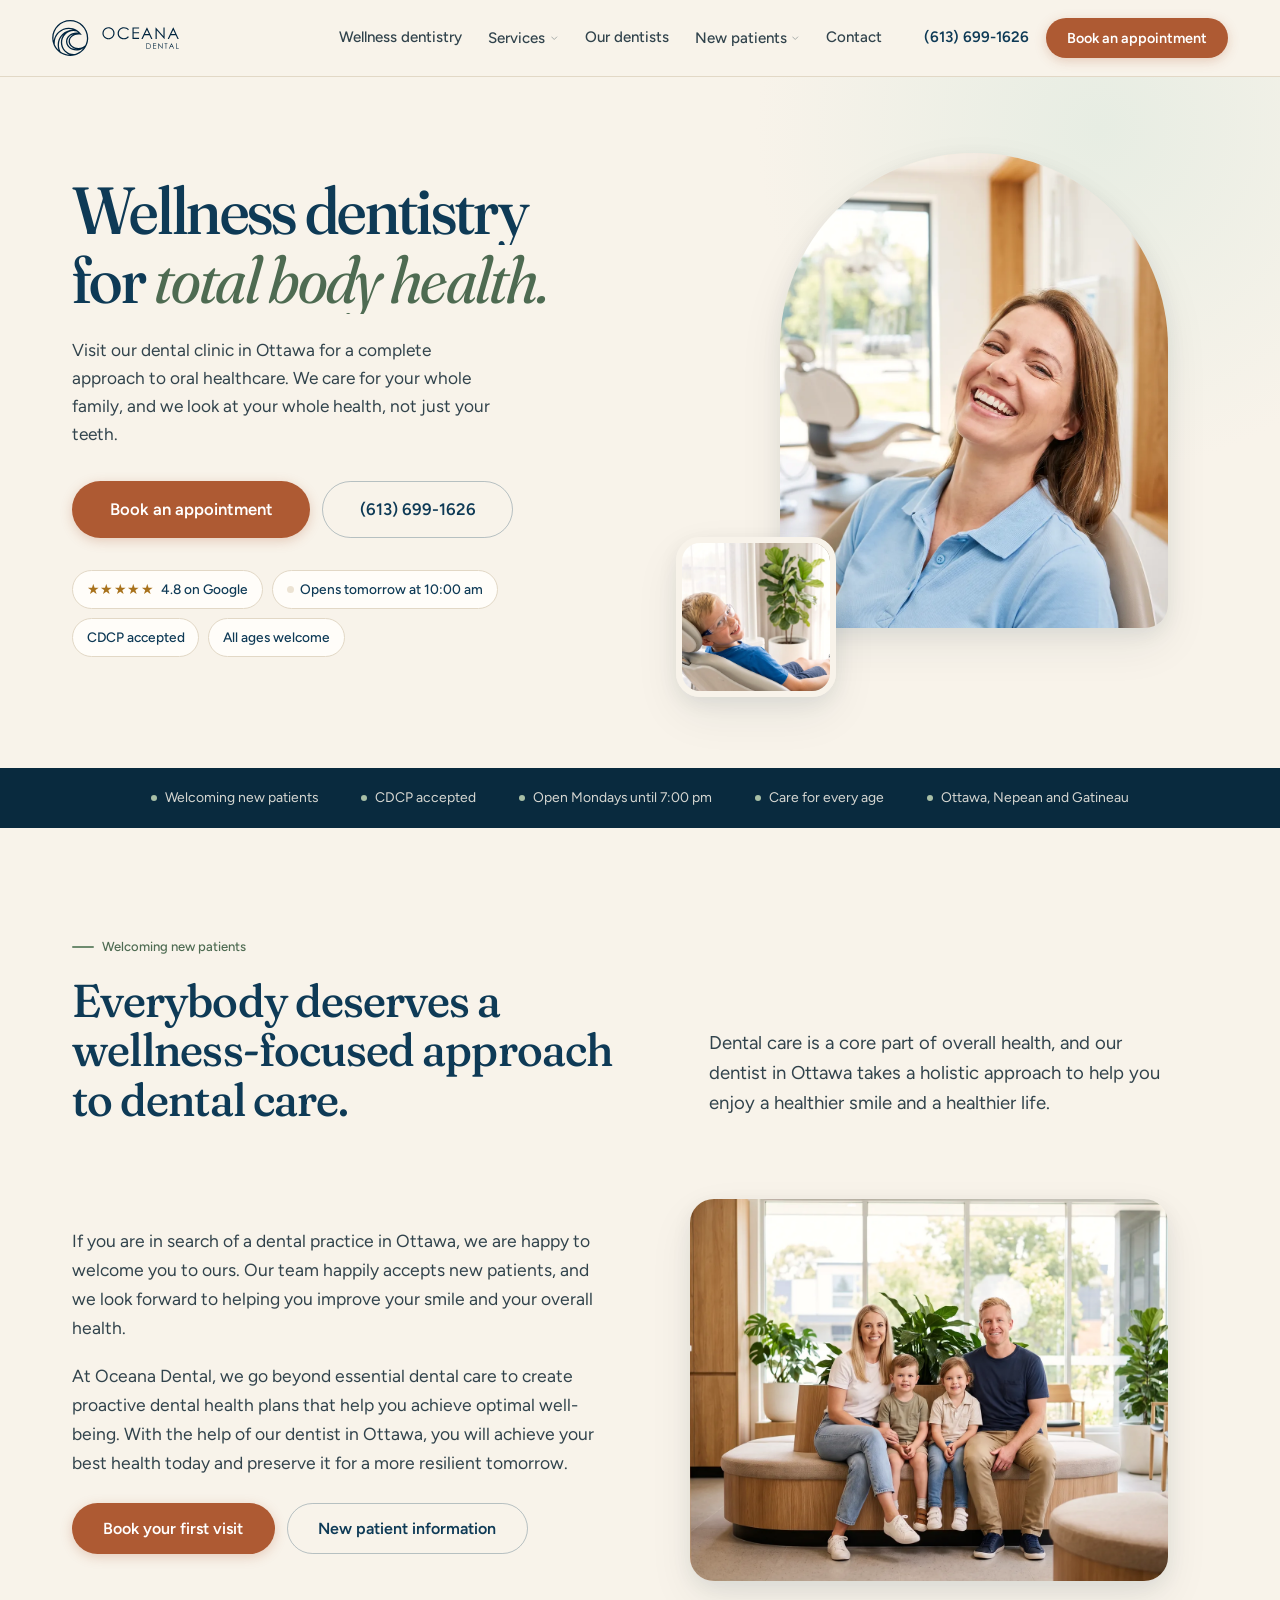
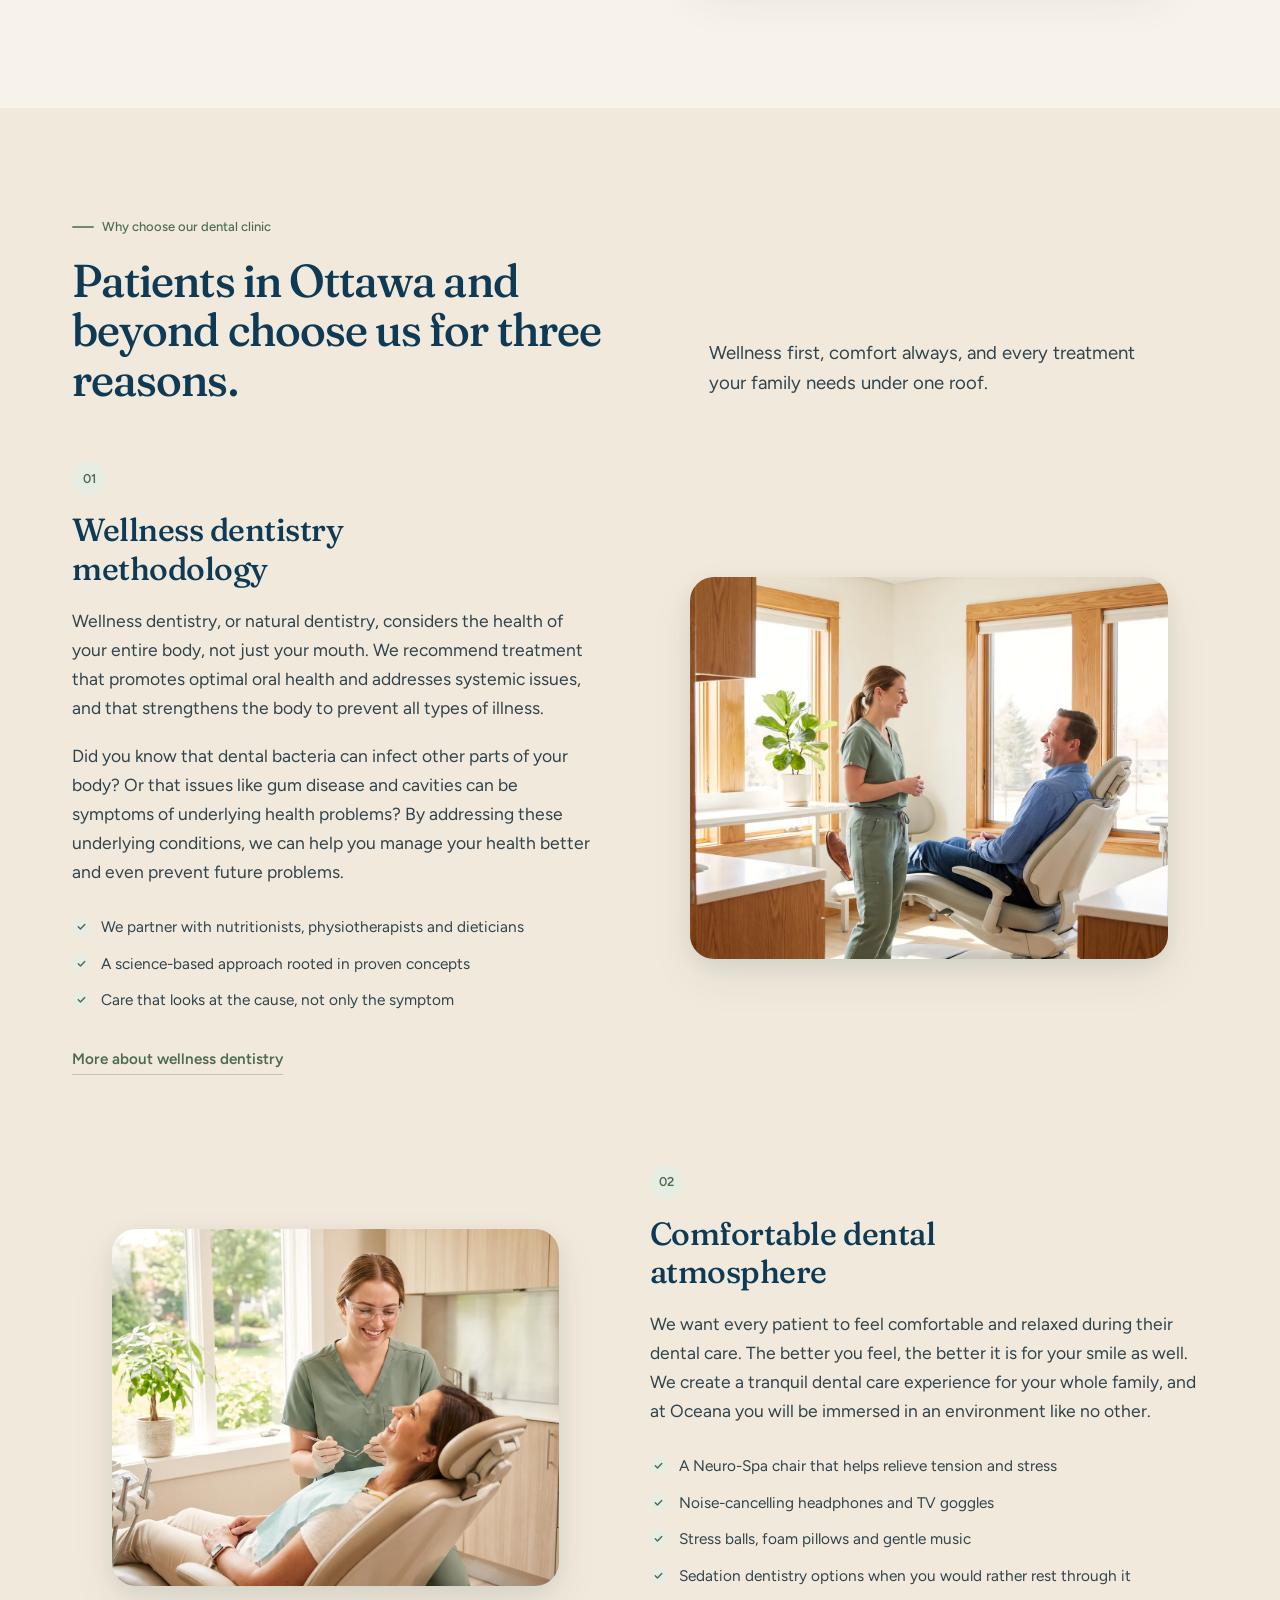
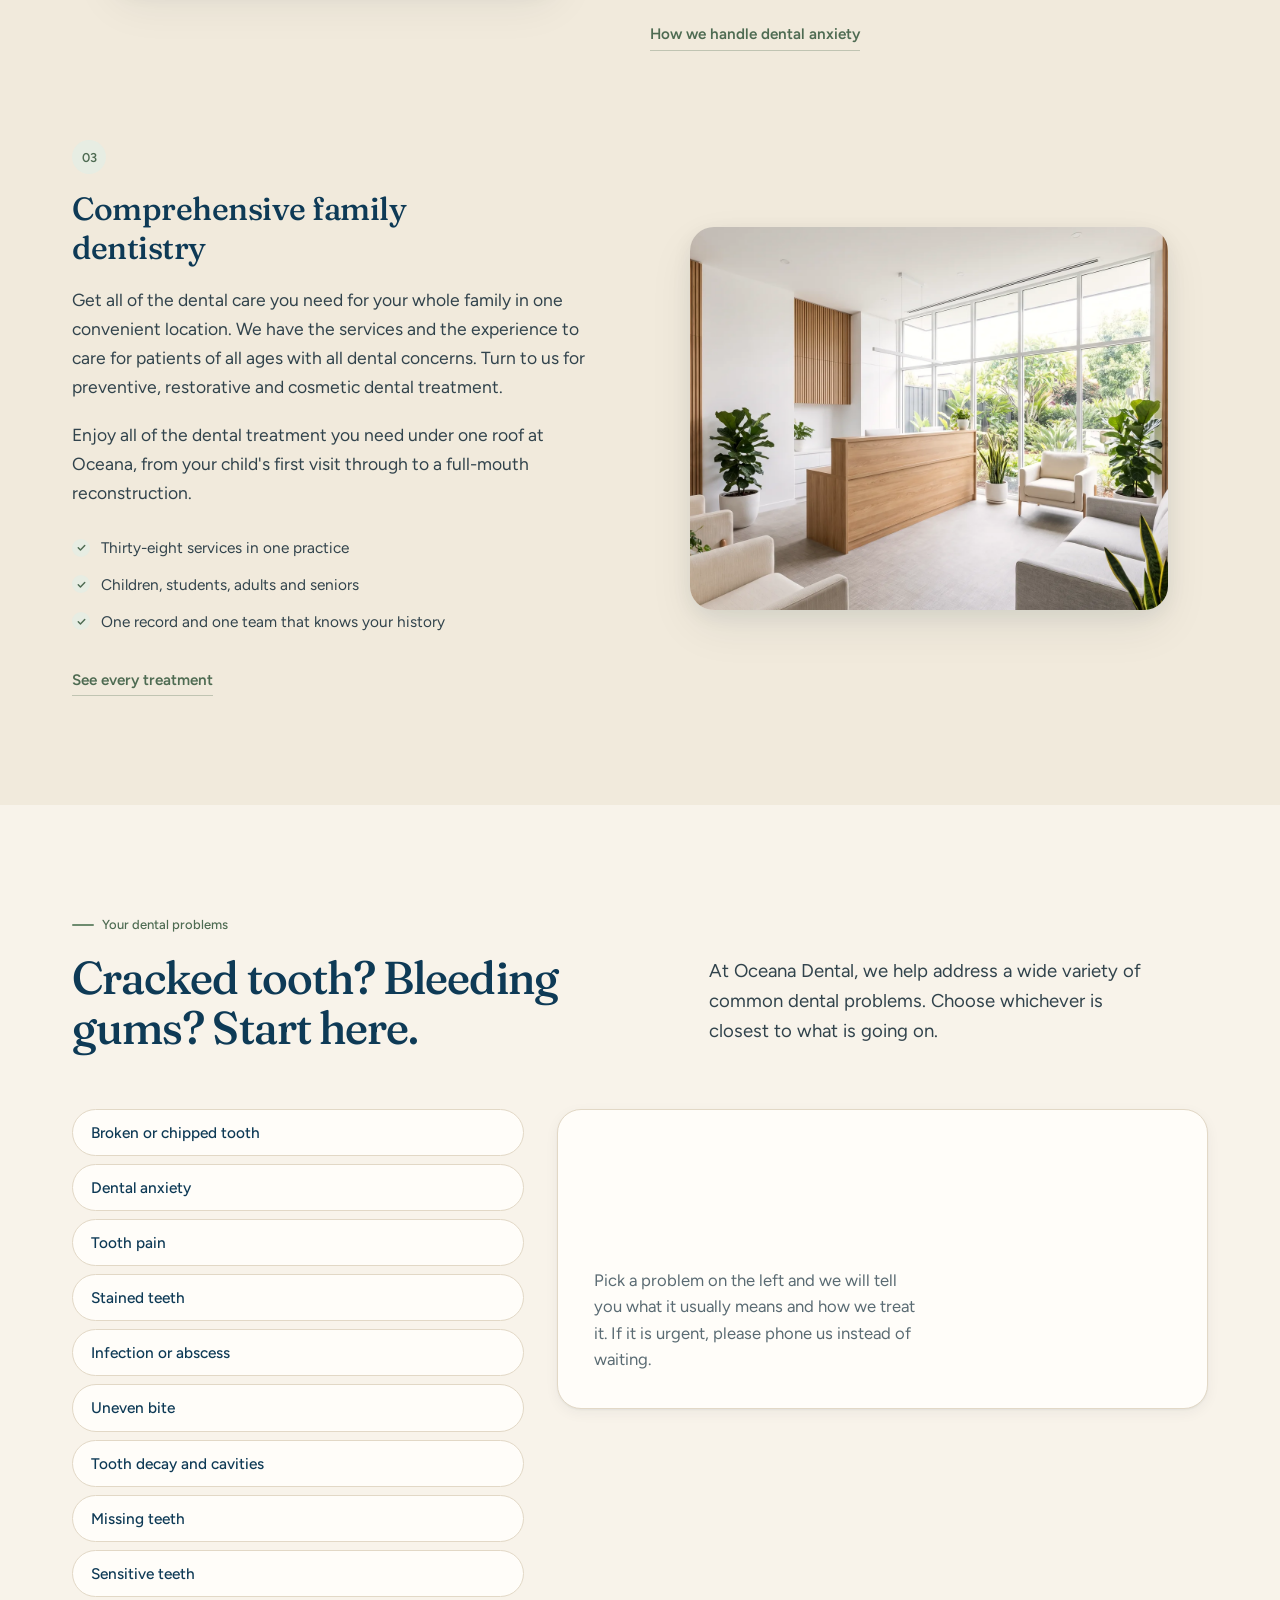
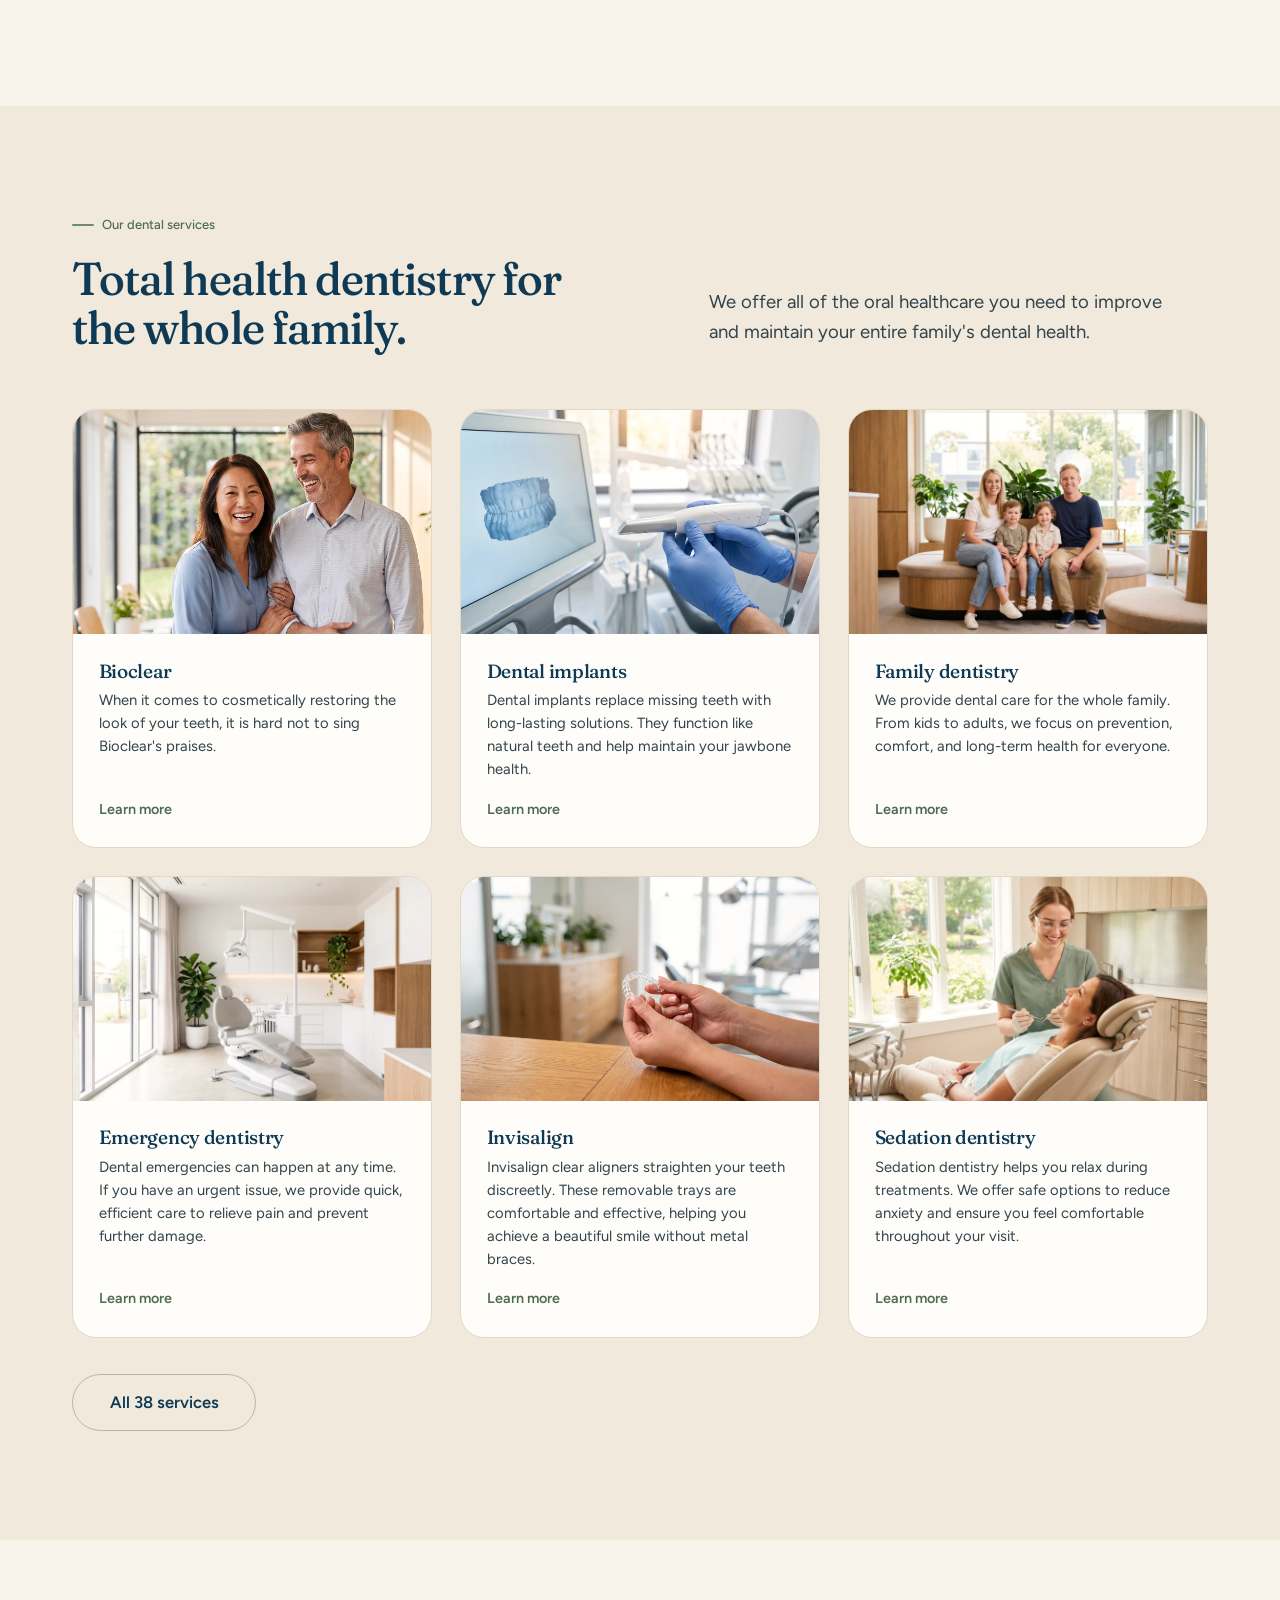
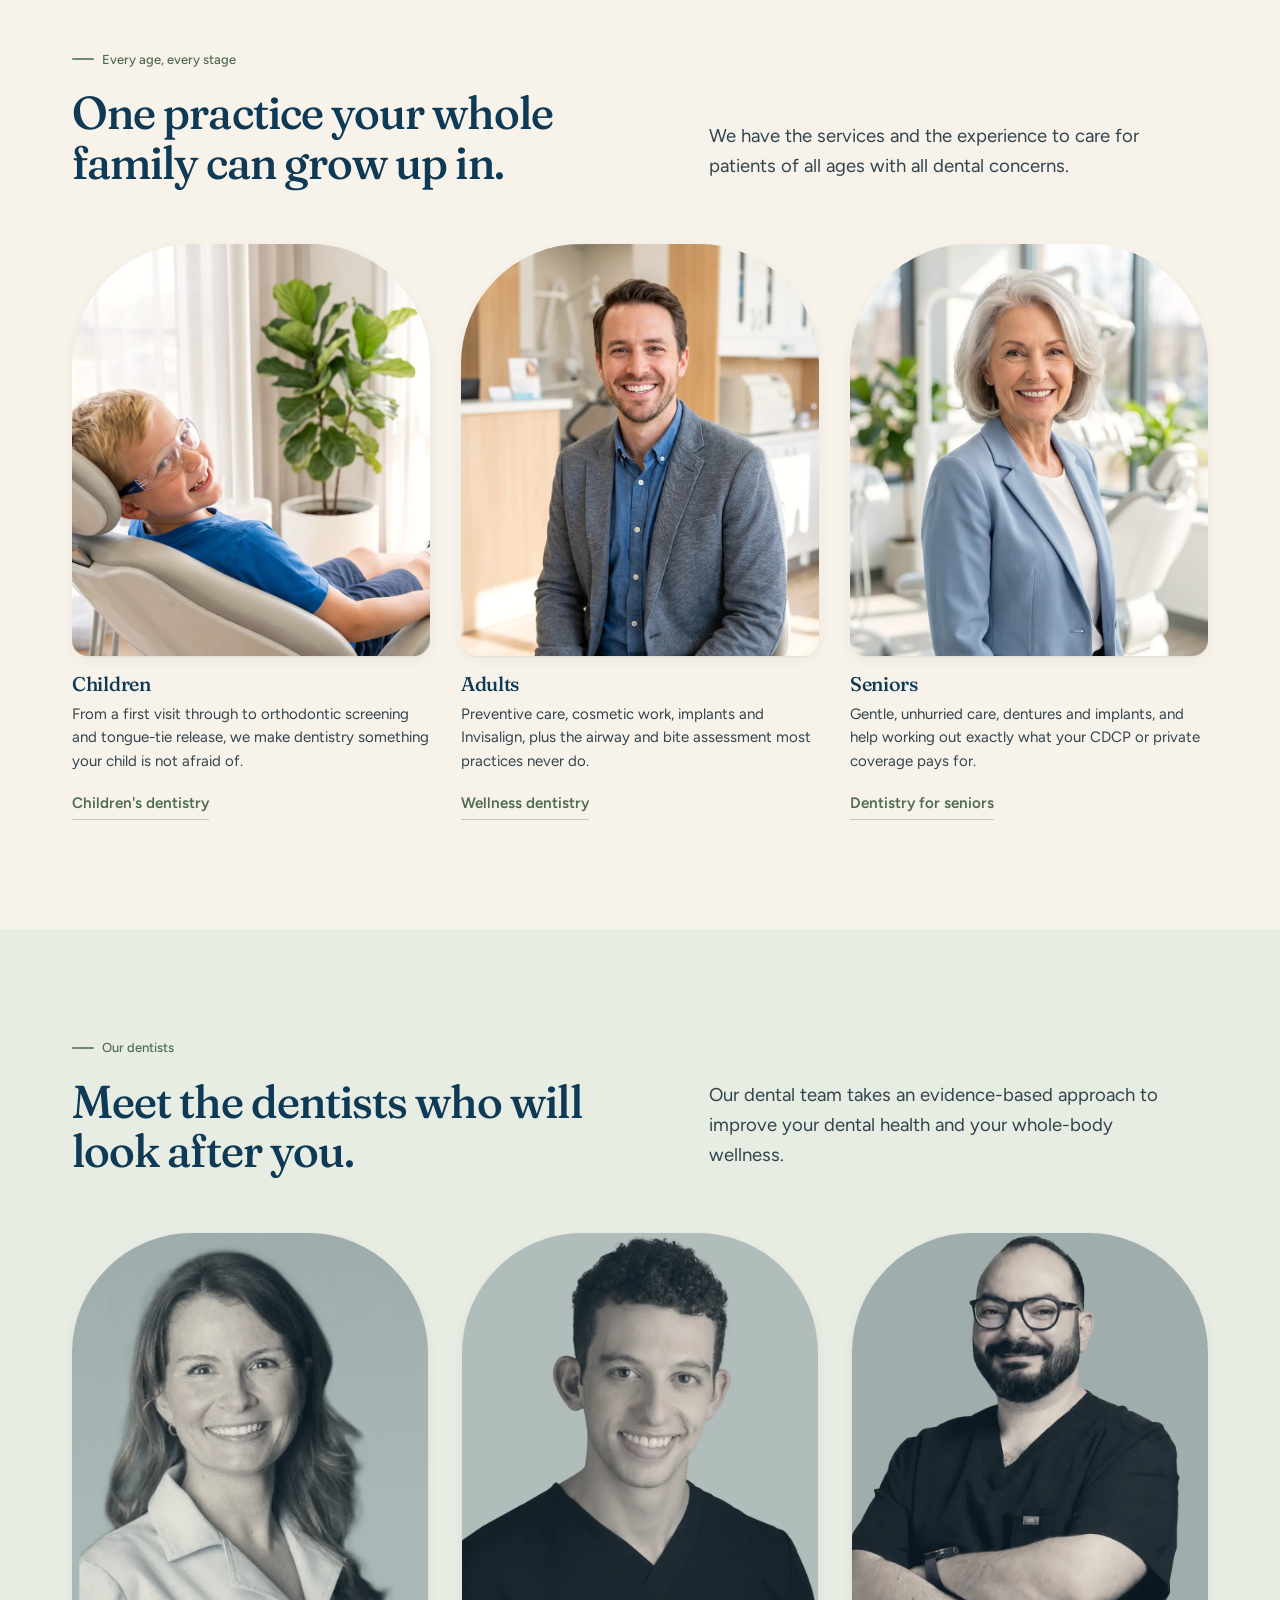
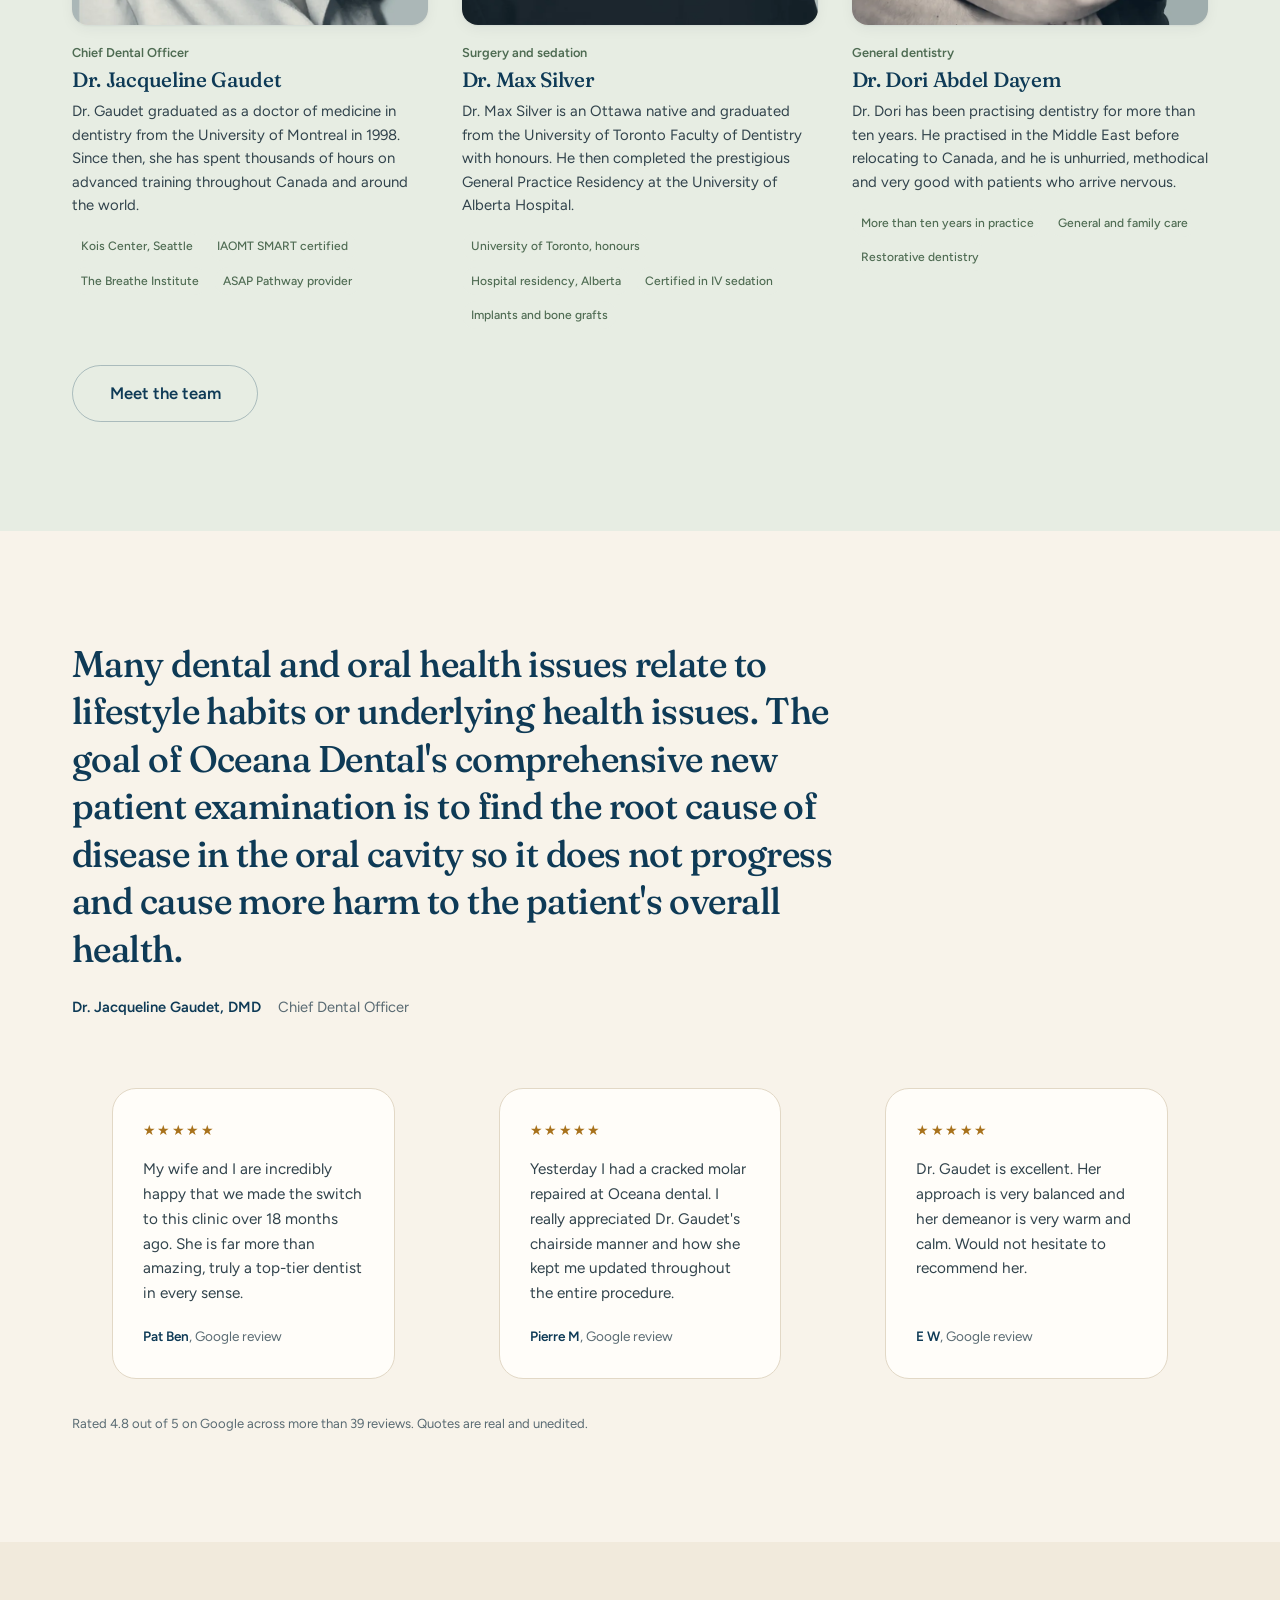
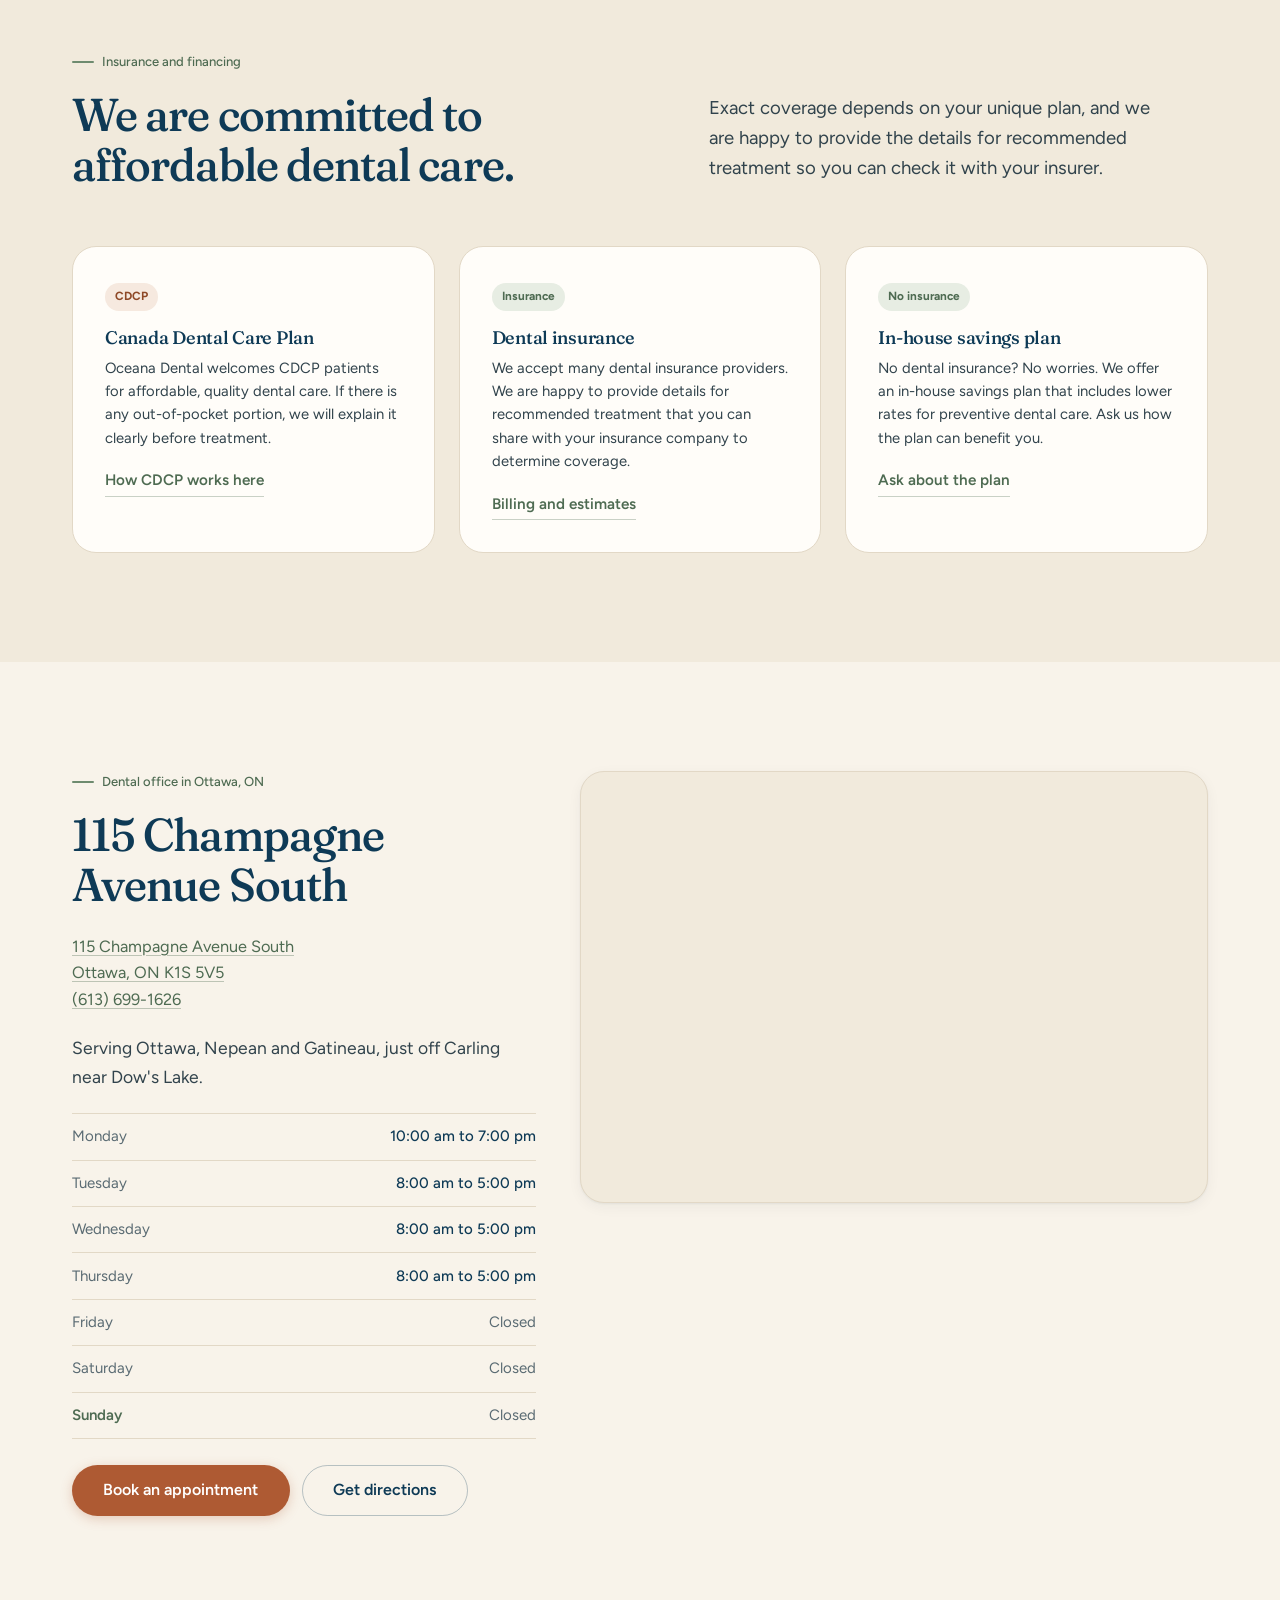
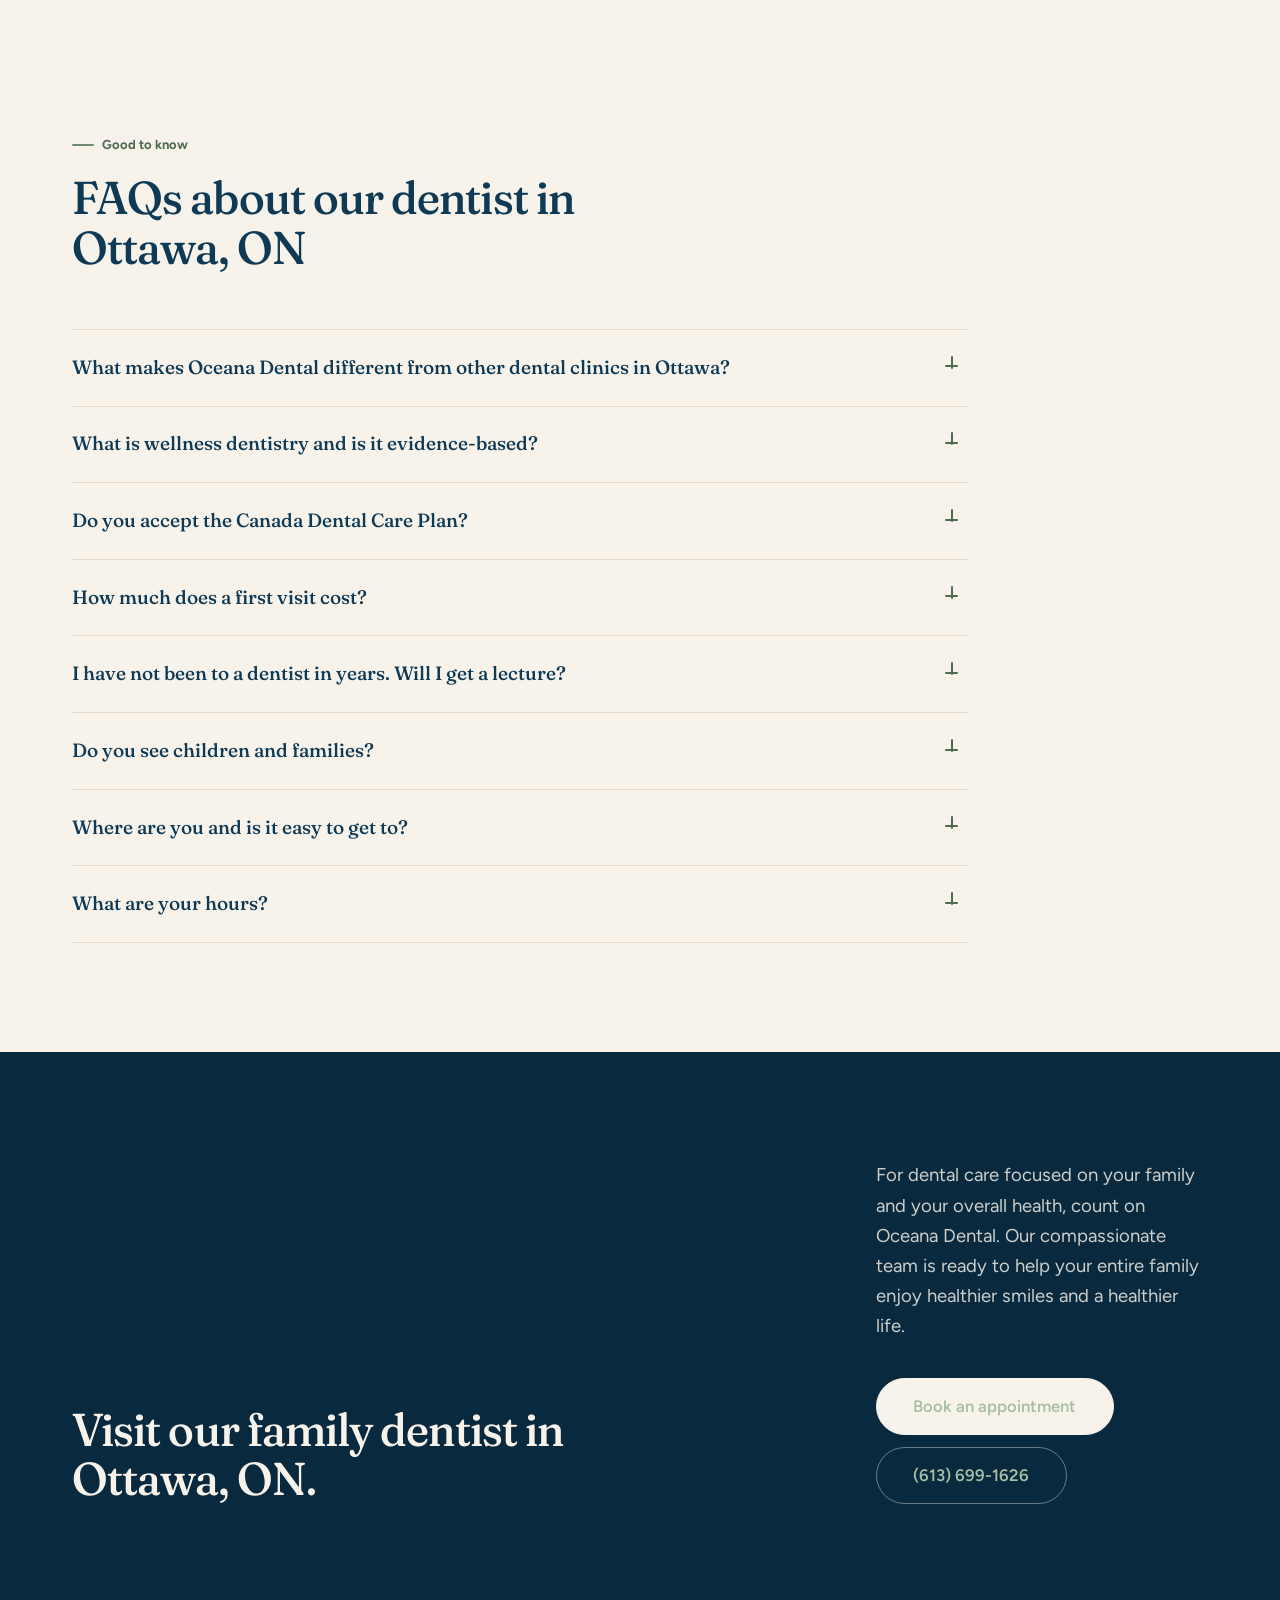
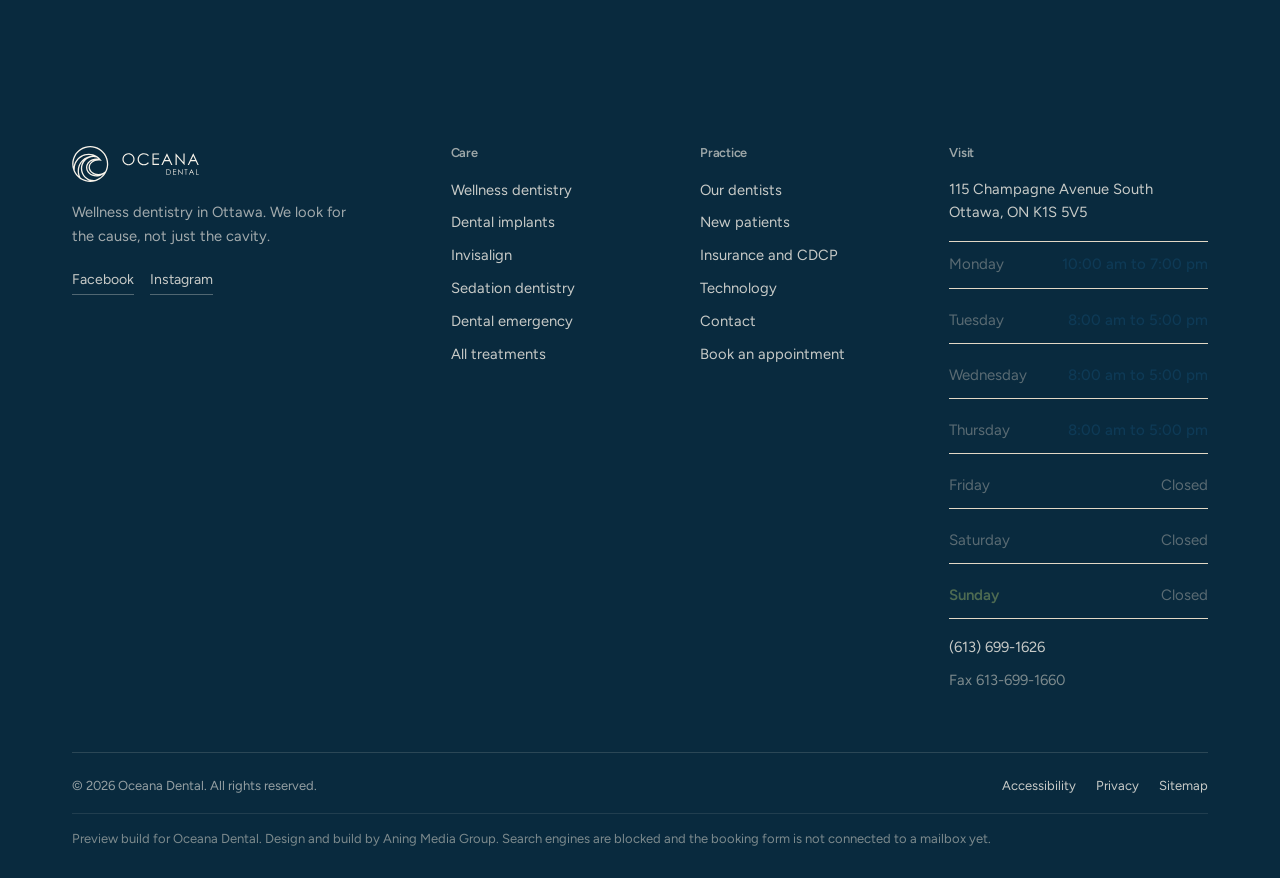
==== commit 2a743725: "Align the three generations row" ====
--- a/index.html
+++ b/index.html
@@ -18,7 +18,7 @@
 <link rel="icon" href="assets/img/favicon.1d375e16.svg" type="image/svg+xml">
 <link rel="apple-touch-icon" href="assets/img/favicon.1d375e16.svg">
 <link rel="preconnect" href="https://fonts.googleapis.com"><link rel="preconnect" href="https://fonts.gstatic.com" crossorigin><link rel="stylesheet" href="https://fonts.googleapis.com/css2?family=Fraunces:ital,opsz,wght@0,9..144,300..700;1,9..144,300..700&family=Figtree:wght@400;500;600;700&display=swap">
-<link rel="stylesheet" href="assets/css/site.684dde43.css">
+<link rel="stylesheet" href="assets/css/site.f639bec7.css">
 <link rel="preload" as="image" href="assets/img/ph/hero.5af784fb.webp" fetchpriority="high">
 <script>document.documentElement.setAttribute("data-intro","");</script>
 <script type="application/ld+json">{"@context":"https://schema.org","@type":"Dentist","@id":"https://oceanadental.ca/#practice","name":"Oceana Dental","url":"https://oceanadental.ca","telephone":"(613) 699-1626","faxNumber":"613-699-1660","image":"https://oceanadental.ca/assets/img/logo.46053a9a.svg","priceRange":"$$","address":{"@type":"PostalAddress","streetAddress":"115 Champagne Avenue South","addressLocality":"Ottawa","addressRegion":"ON","postalCode":"K1S 5V5","addressCountry":"CA"},"geo":{"@type":"GeoCoordinates","latitude":45.3982055,"longitude":-75.7109552},"hasMap":"https://maps.app.goo.gl/BRhoStTDBjFMYJ9u7","sameAs":["https://www.facebook.com/oceanadental.ca","https://www.instagram.com/oceanadental/"],"openingHoursSpecification":[{"@type":"OpeningHoursSpecification","dayOfWeek":"https://schema.org/Monday","opens":"10:00","closes":"19:00"},{"@type":"OpeningHoursSpecification","dayOfWeek":"https://schema.org/Tuesday","opens":"08:00","closes":"17:00"},{"@type":"OpeningHoursSpecification","dayOfWeek":"https://schema.org/Wednesday","opens":"08:00","closes":"17:00"},{"@type":"OpeningHoursSpecification","dayOfWeek":"https://schema.org/Thursday","opens":"08:00","closes":"17:00"}],"areaServed":[{"@type":"City","name":"Ottawa"},{"@type":"City","name":"Nepean"},{"@type":"City","name":"Gatineau"}],"aggregateRating":{"@type":"AggregateRating","ratingValue":"4.8","reviewCount":"39","bestRating":"5"},"medicalSpecialty":"Dentistry","availableService":[{"@type":"MedicalProcedure","name":"Preventive dentistry"},{"@type":"MedicalProcedure","name":"Teeth cleaning"},{"@type":"MedicalProcedure","name":"Family dentistry"},{"@type":"MedicalProcedure","name":"Children's dentistry"},{"@type":"MedicalProcedure","name":"Seniors dentistry"},{"@type":"MedicalProcedure","name":"Students dentistry"},{"@type":"MedicalProcedure","name":"Oral cancer screening"},{"@type":"MedicalProcedure","name":"Mouth guards"},{"@type":"MedicalProcedure","name":"Thumb sucking"},{"@type":"MedicalProcedure","name":"Wellness dentistry"},{"@type":"MedicalProcedure","name":"Oral bacteria and biocompatibility testing"},{"@type":"MedicalProcedure","name":"Safe mercury amalgam removal (SMART)"},{"@type":"MedicalProcedure","name":"Sleep apnea and airway"},{"@type":"MedicalProcedure","name":"Bruxism and clenching"}]}</script>
@@ -205,8 +205,8 @@
 <div><p class="lede">We have the services and the experience to care for patients of all ages
 with all dental concerns.</p></div></div>
 <div class="gens">
-<article class="gen"><figure class="arch-s"><img src="assets/img/ph/child-wide.03e22458.webp" width="1400"
- height="939" loading="lazy" alt="A child grinning in the dental chair beside a hygienist"></figure>
+<article class="gen"><figure class="arch-s"><img src="assets/img/ph/child.a27a08b6.webp" width="800"
+ height="1097" loading="lazy" alt="A child relaxed in the dental chair"></figure>
 <h3>Children</h3><p>From a first visit through to orthodontic screening and tongue-tie release, we
 make dentistry something your child is not afraid of.</p>
 <a class="lnk" href="services.html#childrens-dentist">Children's dentistry</a></article>
--- a/assets/css/site.f639bec7.css
+++ b/assets/css/site.f639bec7.css
@@ -0,0 +1,645 @@
+/* ==========================================================================
+   Oceana Dental
+   A whole family, whole body practice. Warm cream, sage for the wellness
+   signal, terracotta for booking, her navy for headings. Photography led,
+   soft edges, generous air. Nothing clinical, nothing cold.
+   ========================================================================== */
+
+:root{
+  --cream:#f8f3ea;
+  --cream-2:#f1eadc;
+  --cream-3:#ece3d3;
+  --rule:#e2d8c6;
+  --edge:#9c8464;              /* border on an interactive control, 3:1 on cream */
+
+  --navy:#0e3a56;              /* headings */
+  --navy-d:#092a3e;            /* dark chapters */
+  --ink:#31434c;               /* body */
+  --muted:#5a6b73;
+
+  --sage:#6e8b6f;              /* graphics and rules only */
+  --sage-d:#4e6b52;            /* sage as text */
+  --sage-l:#a8bfa6;            /* sage on dark */
+  --sage-pale:#e7ede3;
+
+  --terra:#ae5a33;             /* booking */
+  --terra-d:#8e4826;           /* terracotta as text */
+  --terra-pale:#f6e9df;
+
+  --wrap:1240px;
+  --gut:clamp(20px,4.6vw,52px);
+  --sec:clamp(68px,8.5vw,132px);
+
+  --serif:'Fraunces',Georgia,'Times New Roman',serif;
+  --sans:'Figtree',-apple-system,BlinkMacSystemFont,'Segoe UI',Helvetica,Arial,sans-serif;
+
+  --r-s:8px; --r-m:16px; --r-l:24px; --r-pill:999px;
+  --arch:200px;                /* the arch radius, our repeated shape */
+  --ease:cubic-bezier(.22,.68,.24,1);
+  --sh-s:0 1px 2px rgba(20,45,60,.05),0 4px 14px rgba(20,45,60,.05);
+  --sh-m:0 6px 20px rgba(20,45,60,.07),0 18px 46px rgba(20,45,60,.07);
+}
+
+*,*::before,*::after{box-sizing:border-box}
+html{-webkit-text-size-adjust:100%;scroll-behavior:smooth;scroll-padding-top:92px}
+body{margin:0;background:var(--cream);color:var(--ink);font-family:var(--sans);
+  font-size:17.5px;line-height:1.66;font-weight:400;overflow-x:hidden;
+  -webkit-font-smoothing:antialiased;-moz-osx-font-smoothing:grayscale}
+
+h1,h2,h3,h4{font-family:var(--serif);color:var(--navy);margin:0 0 .5em;font-weight:500;
+  line-height:1.1;letter-spacing:-.015em;
+  font-variation-settings:'SOFT' 30,'WONK' 0,'opsz' 40}
+h1{font-size:clamp(2.5rem,5.2vw,4.3rem);line-height:1.04;letter-spacing:-.025em;
+  font-variation-settings:'SOFT' 40,'WONK' 0,'opsz' 90}
+h2{font-size:clamp(1.95rem,3.6vw,3rem);line-height:1.08;letter-spacing:-.02em;
+  font-variation-settings:'SOFT' 40,'WONK' 0,'opsz' 60}
+h3{font-size:clamp(1.25rem,1.9vw,1.6rem);line-height:1.2;font-variation-settings:'SOFT' 30,'WONK' 0,'opsz' 24}
+h4{font-size:1.06rem;line-height:1.32}
+.em{font-style:italic;font-weight:400;color:var(--sage-d)}
+.chapter .em,.dark .em{color:var(--sage-l)}
+p{margin:0 0 1.1em}
+p:last-child{margin-bottom:0}
+a{color:var(--sage-d);text-decoration:underline;text-decoration-thickness:1px;
+  text-underline-offset:3px;text-decoration-color:rgba(78,107,82,.35);transition:.18s}
+a:hover{text-decoration-color:var(--sage-d)}
+img,svg,video{max-width:100%;height:auto;display:block}
+ul,ol{margin:0 0 1.1em;padding-left:1.15em}
+li{margin-bottom:.35em}
+strong{font-weight:600;color:var(--navy)}
+:focus-visible{outline:2px solid var(--sage-d);outline-offset:3px;border-radius:4px}
+.skip{position:absolute;left:-9999px;top:0;z-index:200;background:var(--navy);color:var(--cream);
+  padding:13px 20px;border-radius:0 0 10px 0;font-weight:500}
+.skip:focus{left:0}
+.sr{position:absolute;width:1px;height:1px;padding:0;margin:-1px;overflow:hidden;
+  clip:rect(0,0,0,0);white-space:nowrap;border:0}
+
+.wrap{width:100%;max-width:var(--wrap);margin:0 auto;padding-inline:var(--gut)}
+.wrap-w{max-width:1400px}
+.sec{padding-block:var(--sec)}
+.chapter{background:var(--navy-d);color:rgba(248,243,234,.84)}
+.chapter h1,.chapter h2,.chapter h3,.chapter h4{color:var(--cream)}
+.chapter a{color:var(--sage-l);text-decoration-color:rgba(168,191,166,.4)}
+.chapter strong{color:var(--cream)}
+.tint{background:var(--sage-pale)}
+.warm{background:var(--cream-2)}
+
+/* ---------- type helpers ---------- */
+.lab{font-size:.815rem;font-weight:500;color:var(--sage-d);margin:0 0 1.1rem;
+  display:flex;align-items:center;gap:.6em}
+.lab::before{content:"";width:22px;height:2px;background:var(--sage);border-radius:2px;flex:none}
+.chapter .lab{color:var(--sage-l)}
+.chapter .lab::before{background:var(--sage-l)}
+.lede{font-size:clamp(1.08rem,1.45vw,1.24rem);line-height:1.62;color:var(--ink)}
+.chapter .lede{color:rgba(248,243,234,.82)}
+.small{font-size:.925rem;line-height:1.58}
+.fine{font-size:.82rem;line-height:1.5;color:var(--muted)}
+.chapter .fine{color:rgba(248,243,234,.62)}
+.center{text-align:center}
+
+/* the split intro, so copy never runs down one narrow column */
+.split{display:grid;gap:clamp(16px,2.2vw,38px);align-items:end;margin-bottom:clamp(34px,4.4vw,64px)}
+@media(min-width:900px){.split{grid-template-columns:minmax(0,1.1fr) minmax(0,.9fr)}
+  .split.wide{grid-template-columns:minmax(0,1.4fr) minmax(0,.6fr)}}
+.split h2{margin-bottom:0;max-width:18ch}
+.split .lede{max-width:38ch;padding-bottom:.35em}
+.split.center{grid-template-columns:1fr;justify-items:center;text-align:center}
+.split.center h2,.split.center .lede{max-width:24ch}
+.split.center .lab{justify-content:center}
+
+/* ---------- buttons ---------- */
+.btn{display:inline-flex;align-items:center;justify-content:center;gap:.5em;font-family:var(--sans);
+  font-size:1rem;font-weight:600;line-height:1;text-decoration:none;padding:1.05em 1.9em;
+  border:1.5px solid transparent;border-radius:var(--r-pill);cursor:pointer;
+  transition:background .2s var(--ease),color .2s,border-color .2s,transform .2s var(--ease),box-shadow .2s;
+  white-space:nowrap}
+.btn:hover{transform:translateY(-2px)}
+.btn-a{background:var(--terra);color:#fff;box-shadow:0 3px 12px rgba(174,90,51,.26)}
+.btn-a:hover{background:var(--terra-d);color:#fff;box-shadow:0 8px 22px rgba(142,72,38,.32)}
+.btn-b{background:transparent;color:var(--navy);border-color:rgba(14,58,86,.28)}
+.btn-b:hover{background:var(--navy);border-color:var(--navy);color:var(--cream)}
+.btn-c{background:transparent;color:var(--cream);border-color:rgba(248,243,234,.4)}
+.btn-c:hover{background:var(--cream);border-color:var(--cream);color:var(--navy-d)}
+.btn-d{background:var(--cream);color:var(--navy-d);border-color:var(--cream)}
+.btn-d:hover{background:#fff;border-color:#fff}
+.btn-s{background:var(--sage-d);color:#fff;border-color:var(--sage-d)}
+.btn-s:hover{background:#40593f;border-color:#40593f;color:#fff}
+.btn-lg{font-size:1.04rem;padding:1.16em 2.2em}
+.btn-sm{font-size:.9rem;padding:.8em 1.4em}
+.btn-block{width:100%}
+.btns{display:flex;flex-wrap:wrap;gap:12px;align-items:center}
+.center .btns,.split.center .btns{justify-content:center}
+.lnk{display:inline-flex;align-items:center;gap:.4em;font-weight:600;font-size:.95rem;
+  color:var(--sage-d);text-decoration:none;border-bottom:1.5px solid rgba(78,107,82,.3);
+  padding-bottom:.15em;transition:.18s}
+.lnk:hover{border-color:var(--sage-d);color:var(--navy)}
+.chapter .lnk{color:var(--sage-l);border-color:rgba(168,191,166,.35)}
+.chapter .lnk:hover{color:var(--cream);border-color:var(--cream)}
+
+/* ---------- the arch, our repeated shape ---------- */
+.arch{border-radius:var(--arch) var(--arch) var(--r-l) var(--r-l);overflow:hidden;
+  background:var(--cream-2);position:relative}
+.arch img{width:100%;height:100%;object-fit:cover;display:block}
+.arch-s{border-radius:120px 120px var(--r-m) var(--r-m);overflow:hidden;
+  background:var(--cream-2);position:relative;display:block}
+.arch-s img{width:100%;height:100%;object-fit:cover;display:block}
+.rnd{border-radius:var(--r-l);overflow:hidden;background:var(--cream-2)}
+.rnd img{width:100%;height:100%;object-fit:cover;display:block}
+
+/* ---------- header ---------- */
+.hdr{position:sticky;top:0;z-index:100;background:rgba(248,243,234,.9);
+  backdrop-filter:blur(14px) saturate(160%);-webkit-backdrop-filter:blur(14px) saturate(160%);
+  border-bottom:1px solid var(--rule)}
+.hdr-in{display:flex;align-items:center;gap:clamp(12px,2vw,30px);height:76px;
+  max-width:1400px;margin:0 auto;padding-inline:var(--gut)}
+.brand{display:flex;align-items:center;flex:none;text-decoration:none}
+.brand svg{height:36px;width:auto}
+.nav{display:none;align-items:center;gap:2px;margin-left:auto}
+.nav a,.nav button{font-family:var(--sans);font-size:.945rem;font-weight:500;color:var(--ink);
+  text-decoration:none;padding:.6em .8em;border-radius:var(--r-pill);background:none;border:0;
+  cursor:pointer;display:flex;align-items:center;gap:.3em;transition:.16s}
+.nav a:hover,.nav button:hover{background:var(--sage-pale);color:var(--navy)}
+.nav a[aria-current="page"]{color:var(--sage-d)}
+.nav .car{width:.56em;height:.56em;opacity:.5;transition:transform .2s}
+.nav [aria-expanded="true"] .car{transform:rotate(180deg)}
+.hdr-cta{display:none;align-items:center;gap:12px;flex:none}
+.hdr-tel{font-size:.945rem;font-weight:600;color:var(--navy);text-decoration:none;padding:.55em .3em}
+.hdr-tel:hover{color:var(--sage-d)}
+@media(min-width:1080px){.nav{display:flex}.hdr-cta{display:flex}.burger{display:none!important}}
+.dd{position:relative}
+.dd-p{position:absolute;top:calc(100% + 10px);left:50%;transform:translateX(-50%) translateY(-6px);
+  background:#fffdf9;border:1px solid var(--rule);border-radius:var(--r-m);box-shadow:var(--sh-m);
+  padding:10px;min-width:300px;opacity:0;visibility:hidden;transition:.18s;z-index:60}
+.dd-p.open{opacity:1;visibility:visible;transform:translateX(-50%) translateY(0)}
+.dd-p.wide{min-width:min(620px,86vw);display:grid;grid-template-columns:1fr 1fr;gap:2px}
+.dd-p a{display:block;padding:.58em .74em;border-radius:var(--r-s);font-size:.9rem;line-height:1.32;
+  text-decoration:none;color:var(--navy);transition:background .15s}
+.dd-p a:hover{background:var(--sage-pale)}
+.dd-p a span{display:block;font-size:.775rem;color:var(--muted);margin-top:1px}
+.dd-all{grid-column:1/-1;margin-top:6px;padding-top:8px;border-top:1px solid var(--rule)}
+.burger{margin-left:auto;display:flex;flex-direction:column;justify-content:center;gap:5px;
+  width:44px;height:44px;padding:0 10px;background:none;border:0;cursor:pointer;flex:none}
+.burger i{display:block;height:2px;background:var(--navy);border-radius:2px;transition:.22s}
+.burger[aria-expanded="true"] i:nth-child(1){transform:translateY(7px) rotate(45deg)}
+.burger[aria-expanded="true"] i:nth-child(2){opacity:0}
+.burger[aria-expanded="true"] i:nth-child(3){transform:translateY(-7px) rotate(-45deg)}
+.drawer{position:fixed;inset:76px 0 0;background:var(--cream);z-index:99;overflow-y:auto;
+  padding:20px var(--gut) 130px;opacity:0;visibility:hidden;transition:.2s}
+.drawer.open{opacity:1;visibility:visible}
+.drawer a{display:block;padding:.8em 0;font-family:var(--serif);font-size:1.24rem;color:var(--navy);
+  text-decoration:none;border-bottom:1px solid var(--rule);font-weight:500}
+.drawer details summary{padding:.8em 0;font-family:var(--serif);font-size:1.24rem;color:var(--navy);
+  cursor:pointer;border-bottom:1px solid var(--rule);list-style:none;display:flex;
+  justify-content:space-between;font-weight:500}
+.drawer details summary::-webkit-details-marker{display:none}
+.drawer details summary::after{content:"+";font-family:var(--sans);color:var(--sage-d)}
+.drawer details[open] summary::after{content:"\2013"}
+.drawer .sub a{padding-left:14px;font-family:var(--sans);font-size:1rem;color:var(--ink);font-weight:400}
+.drawer .btns{margin-top:22px;flex-direction:column;align-items:stretch}
+.drawer .btns .btn{width:100%}
+body.lock{overflow:hidden}
+.bar{position:fixed;left:0;right:0;bottom:0;z-index:98;display:grid;grid-template-columns:1fr 1fr;
+  gap:10px;padding:10px 14px calc(10px + env(safe-area-inset-bottom));
+  background:rgba(248,243,234,.95);backdrop-filter:blur(12px);border-top:1px solid var(--rule)}
+.bar .btn{padding:.95em 1em}
+@media(min-width:1080px){.bar{display:none}}
+@media(max-width:1079px){body{padding-bottom:76px}}
+
+/* ==========================================================================
+   HERO
+   ========================================================================== */
+.hero{padding-block:clamp(34px,4.6vw,68px) clamp(46px,5.6vw,84px);position:relative;overflow:hidden}
+.hero::before{content:"";position:absolute;right:-14vw;top:-24vw;width:56vw;height:56vw;
+  border-radius:50%;background:radial-gradient(circle,var(--sage-pale) 0%,rgba(231,237,227,0) 68%);
+  pointer-events:none;z-index:0}
+.hero .wrap{position:relative;z-index:1}
+.hero-g{display:grid;gap:clamp(30px,4vw,62px);align-items:center}
+@media(min-width:1000px){.hero-g{grid-template-columns:minmax(0,1.02fr) minmax(0,.98fr)}}
+.hero h1{margin-bottom:.34em;max-width:15ch}
+.hero-sub{font-size:clamp(1.08rem,1.35vw,1.22rem);line-height:1.62;max-width:38ch;
+  margin-bottom:2rem;color:var(--ink)}
+.hero .btns{margin-bottom:2rem}
+
+/* the standing facts, as soft pills rather than another card grid */
+.facts{display:flex;flex-wrap:wrap;gap:9px}
+.fact{display:inline-flex;align-items:center;gap:.5em;font-size:.855rem;font-weight:500;
+  color:var(--navy);background:#fffdf9;border:1px solid var(--rule);border-radius:var(--r-pill);
+  padding:.52em 1em}
+.fact .st{color:#a8721c;letter-spacing:.04em}
+.fact .dot{width:7px;height:7px;border-radius:50%;background:var(--sage);flex:none}
+.fact .dot.off{background:var(--cream-3)}
+
+/* hero picture: an arch with a small overlapping inset, so both generations show */
+.hero-pic{position:relative;padding-bottom:clamp(30px,4vw,58px);padding-left:clamp(0px,5vw,70px)}
+.hero-pic .arch{aspect-ratio:4/4.9;box-shadow:var(--sh-m)}
+.hero-inset{position:absolute;left:0;bottom:0;width:clamp(140px,30%,210px);aspect-ratio:1/1;
+  border-radius:var(--r-l);overflow:hidden;border:6px solid var(--cream);box-shadow:var(--sh-m)}
+.hero-inset img{width:100%;height:100%;object-fit:cover}
+@media(max-width:999px){.hero-pic{padding-left:0}.hero-inset{width:132px}}
+
+/* ==========================================================================
+   TRUST STRIP
+   ========================================================================== */
+.strip{background:var(--navy-d);color:rgba(248,243,234,.86);padding-block:18px}
+.strip-in{display:flex;flex-wrap:wrap;justify-content:center;gap:10px clamp(20px,3.4vw,54px);
+  font-size:.87rem}
+.strip-in span{display:inline-flex;align-items:center;gap:.55em}
+.strip-in span::before{content:"";width:6px;height:6px;border-radius:50%;background:var(--sage-l);flex:none}
+
+/* ==========================================================================
+   THREE GENERATIONS
+   ========================================================================== */
+.gens{display:grid;gap:clamp(18px,2.4vw,32px)}
+@media(min-width:760px){.gens{grid-template-columns:repeat(3,1fr)}}
+.gen figure{margin:0}
+.gen .arch-s{aspect-ratio:4/4.6;box-shadow:var(--sh-s)}
+.gen h3{font-size:1.24rem;margin:0 0 .35rem}
+.gen p{font-size:.94rem;line-height:1.58;margin:0 0 1.1rem}
+/* all three sit on the same baseline: images top aligned, links bottom aligned */
+.gen{display:flex;flex-direction:column}
+.gen figure{margin:0 0 1.1rem}
+.gen .lnk{align-self:flex-start;margin-top:auto}
+
+/* ==========================================================================
+   PILLARS  (her three: wellness, comfort, whole family)
+   ========================================================================== */
+.pillar{display:grid;gap:clamp(26px,4vw,72px);align-items:center;margin-bottom:clamp(56px,7vw,112px)}
+.pillar:last-child{margin-bottom:0}
+@media(min-width:900px){.pillar{grid-template-columns:minmax(0,1fr) minmax(0,1.06fr)}
+  .pillar.flip .pillar-t{order:2}}
+.pillar-n{display:inline-flex;align-items:center;justify-content:center;width:34px;height:34px;
+  border-radius:50%;background:var(--sage-pale);color:var(--sage-d);font-size:.8rem;font-weight:600;
+  margin-bottom:1rem}
+.pillar h3{font-size:clamp(1.5rem,2.5vw,2.05rem);margin-bottom:.55em;max-width:19ch}
+.pillar-v{border-radius:var(--r-l);overflow:hidden;box-shadow:var(--sh-m);aspect-ratio:5/4}
+.pillar-v img{width:100%;height:100%;object-fit:cover}
+.flist{list-style:none;padding:0;margin:1.4rem 0 0}
+.flist li{display:flex;gap:.7em;align-items:flex-start;padding:.42em 0;margin:0;font-size:.96rem;
+  line-height:1.55}
+.flist li::before{content:"";flex:none;width:18px;height:18px;border-radius:50%;margin-top:.16em;
+  background:var(--sage-pale) url("data:image/svg+xml,%3Csvg xmlns='http://www.w3.org/2000/svg' viewBox='0 0 20 20'%3E%3Cpath d='M5 10.5l3.4 3.4L15 6.8' stroke='%234e6b52' stroke-width='2.2' fill='none' stroke-linecap='round' stroke-linejoin='round'/%3E%3C/svg%3E") center/13px no-repeat}
+.flist svg{display:none}
+.chapter .flist li::before{background-color:rgba(168,191,166,.2)}
+
+/* ==========================================================================
+   PROBLEM PICKER  (her Dental Problems content)
+   ========================================================================== */
+.pick{display:grid;gap:clamp(20px,2.6vw,40px);align-items:start}
+@media(min-width:960px){.pick{grid-template-columns:minmax(0,.82fr) minmax(0,1.18fr)}}
+.pick-opts{display:grid;grid-template-columns:1fr;gap:8px}
+@media(min-width:520px){.pick-opts{grid-template-columns:1fr 1fr}}
+@media(min-width:960px){.pick-opts{grid-template-columns:1fr}}
+.pick-b{display:flex;align-items:center;gap:.7em;width:100%;text-align:left;cursor:pointer;
+  font-family:var(--sans);font-size:.96rem;font-weight:500;color:var(--navy);background:#fffdf9;
+  border:1px solid var(--rule);border-radius:var(--r-pill);padding:.85em 1.2em;transition:.2s var(--ease)}
+.pick-b:hover{border-color:var(--sage);background:var(--sage-pale);transform:translateX(3px)}
+.pick-b[aria-pressed="true"]{background:var(--sage-d);border-color:var(--sage-d);color:#fff}
+.pick-panel{background:#fffdf9;border:1px solid var(--rule);border-radius:var(--r-l);overflow:hidden;
+  box-shadow:var(--sh-s);min-height:300px;display:flex;flex-direction:column}
+.pick-img{aspect-ratio:21/9;overflow:hidden;background:var(--cream-2)}
+.pick-img img{width:100%;height:100%;object-fit:cover}
+.pick-t{padding:clamp(22px,2.6vw,34px);flex:1;display:flex;flex-direction:column}
+.pick-t h3{font-size:clamp(1.28rem,1.9vw,1.6rem);margin-bottom:.5rem}
+.pick-t p{font-size:.98rem;line-height:1.62;margin-bottom:1.3rem}
+.pick-acts{margin-top:auto;display:flex;flex-wrap:wrap;gap:11px}
+.pick-idle{padding:clamp(24px,2.8vw,36px);margin:auto 0;color:var(--muted);font-size:1.04rem;
+  line-height:1.58;max-width:36ch}
+
+/* ==========================================================================
+   TREATMENT CARDS
+   ========================================================================== */
+.figs{display:grid;gap:clamp(18px,2.2vw,28px)}
+@media(min-width:640px){.figs{grid-template-columns:1fr 1fr}}
+@media(min-width:1040px){.figs{grid-template-columns:repeat(3,1fr)}}
+.figc{display:flex;flex-direction:column;text-decoration:none;background:#fffdf9;
+  border:1px solid var(--rule);border-radius:var(--r-l);overflow:hidden;transition:.25s var(--ease)}
+.figc:hover{transform:translateY(-4px);box-shadow:var(--sh-m);border-color:var(--sage)}
+.figc-i{aspect-ratio:16/10;overflow:hidden;background:var(--cream-2)}
+.figc-i img{width:100%;height:100%;object-fit:cover;transition:transform .7s var(--ease)}
+.figc:hover .figc-i img{transform:scale(1.05)}
+.figc-t{padding:clamp(20px,2vw,26px);flex:1;display:flex;flex-direction:column}
+.figc h3{font-size:1.2rem;margin-bottom:.4rem}
+.figc p{font-size:.925rem;line-height:1.56;color:var(--ink);margin:0 0 1rem}
+.figc .go{margin-top:auto;font-size:.9rem;font-weight:600;color:var(--sage-d)}
+
+/* rows, used where a list beats a grid */
+.rows{border-top:1px solid var(--rule)}
+.row{display:grid;gap:.35rem clamp(14px,2.2vw,36px);padding-block:clamp(20px,2.2vw,30px);
+  border-bottom:1px solid var(--rule);align-items:center;text-decoration:none;position:relative}
+@media(min-width:820px){.row{grid-template-columns:minmax(0,6fr) minmax(0,9fr) auto}}
+.row h3{margin:0;font-size:clamp(1.2rem,1.7vw,1.45rem)}
+.row p{font-size:.95rem;line-height:1.55;margin:0}
+.row .go{font-size:.88rem;font-weight:600;color:var(--sage-d);white-space:nowrap}
+a.row:hover h3{color:var(--sage-d)}
+
+/* ==========================================================================
+   PEOPLE
+   ========================================================================== */
+.people{display:grid;gap:clamp(20px,2.6vw,36px)}
+@media(min-width:760px){.people{grid-template-columns:repeat(3,1fr)}}
+.person figure{margin:0}
+.person .arch-s{aspect-ratio:4/4.4;box-shadow:var(--sh-s)}
+.person .role{display:block;font-size:.8rem;font-weight:600;color:var(--sage-d);margin:1.1rem 0 .25rem}
+.person h3{font-size:1.3rem;margin-bottom:.5rem}
+.person p{font-size:.93rem;line-height:1.58;margin-bottom:.9rem}
+.person .creds{list-style:none;padding:0;margin:0;display:flex;flex-wrap:wrap;gap:6px}
+.person .creds li{margin:0;font-size:.755rem;font-weight:500;color:var(--sage-d);
+  background:var(--sage-pale);border-radius:var(--r-pill);padding:.34em .75em}
+
+/* ==========================================================================
+   STEPS, MEASURES, REVIEWS, PAY
+   ========================================================================== */
+.steps{display:grid;gap:clamp(16px,2vw,24px)}
+@media(min-width:900px){.steps{grid-template-columns:repeat(4,1fr)}}
+.step{background:#fffdf9;border:1px solid var(--rule);border-radius:var(--r-l);
+  padding:clamp(22px,2.4vw,30px)}
+.step .ix{display:inline-flex;align-items:center;justify-content:center;width:30px;height:30px;
+  border-radius:50%;background:var(--sage-pale);color:var(--sage-d);font-size:.78rem;font-weight:700;
+  margin-bottom:.9rem}
+.step .dur{display:block;font-size:.79rem;font-weight:600;color:var(--terra-d);margin-bottom:.4rem}
+.step h3{font-size:1.12rem;margin-bottom:.4rem}
+.step p{font-size:.925rem;line-height:1.56;margin:0}
+
+.meas{display:grid;gap:clamp(16px,2vw,24px)}
+@media(min-width:640px){.meas{grid-template-columns:1fr 1fr}}
+@media(min-width:1000px){.meas{grid-template-columns:repeat(4,1fr)}
+  .meas.m3{grid-template-columns:repeat(3,1fr)}}
+.meas > div{background:#fffdf9;border:1px solid var(--rule);border-radius:var(--r-l);
+  padding:clamp(24px,2.6vw,34px)}
+.chapter .meas > div{background:rgba(248,243,234,.06);border-color:rgba(248,243,234,.16)}
+.meas b{display:block;font-family:var(--serif);font-size:clamp(2.3rem,3.9vw,3.2rem);line-height:1;
+  color:var(--navy);font-weight:500;letter-spacing:-.025em;margin-bottom:.45rem;
+  font-variation-settings:'SOFT' 40,'opsz' 72}
+.chapter .meas b{color:var(--cream)}
+.meas b i{font-style:normal;font-size:.38em;color:var(--sage-d);vertical-align:.6em;margin-left:.08em}
+.chapter .meas b i{color:var(--sage-l)}
+.meas em{font-style:normal;display:block;font-size:.92rem;line-height:1.5;color:var(--muted)}
+.chapter .meas em{color:rgba(248,243,234,.7)}
+
+.quote{max-width:50rem}
+.quote blockquote{font-family:var(--serif);font-size:clamp(1.45rem,2.9vw,2.35rem);line-height:1.28;
+  color:var(--navy);margin:0 0 1.4rem;font-weight:500;letter-spacing:-.015em;
+  font-variation-settings:'SOFT' 40,'opsz' 60}
+.chapter .quote blockquote{color:var(--cream)}
+.quote cite{font-style:normal;font-size:.92rem;color:var(--muted);display:flex;align-items:center;gap:.6em}
+.quote cite b{color:var(--navy);font-weight:600}
+.chapter .quote cite{color:rgba(248,243,234,.7)}
+.chapter .quote cite b{color:var(--cream)}
+
+.revs{display:grid;gap:clamp(16px,2vw,24px)}
+@media(min-width:760px){.revs{grid-template-columns:repeat(3,1fr)}}
+.rev{background:#fffdf9;border:1px solid var(--rule);border-radius:var(--r-l);
+  padding:clamp(22px,2.4vw,30px);display:flex;flex-direction:column}
+.rev .st{color:#a8721c;font-size:.9rem;letter-spacing:.1em;margin-bottom:.9rem}
+.rev blockquote{margin:0 0 1.2rem;font-size:.955rem;line-height:1.62;color:var(--ink)}
+.rev cite{margin-top:auto;font-style:normal;font-size:.85rem;color:var(--muted)}
+.rev cite b{color:var(--navy);font-weight:600}
+
+.pay{display:grid;gap:clamp(16px,2vw,24px)}
+@media(min-width:760px){.pay{grid-template-columns:repeat(3,1fr)}}
+.pay-c{background:#fffdf9;border:1px solid var(--rule);border-radius:var(--r-l);
+  padding:clamp(24px,2.6vw,32px)}
+.pay-c .tag{display:inline-block;font-size:.74rem;font-weight:700;color:var(--sage-d);
+  background:var(--sage-pale);border-radius:var(--r-pill);padding:.34em .85em;margin-bottom:1rem}
+.pay-c .tag.leaf{color:var(--terra-d);background:var(--terra-pale)}
+.pay-c h3{font-size:1.14rem;margin-bottom:.5rem}
+.pay-c p{font-size:.925rem;line-height:1.58;margin-bottom:.9rem}
+
+/* ==========================================================================
+   LOCATION, FAQ, FOOTER, OPENER
+   ========================================================================== */
+.loc{display:grid;gap:clamp(24px,3.4vw,50px);align-items:start}
+@media(min-width:900px){.loc{grid-template-columns:minmax(0,.85fr) minmax(0,1.15fr)}}
+.hours{list-style:none;padding:0;margin:0 0 1.5rem;border-top:1px solid var(--rule)}
+.hours li{display:flex;justify-content:space-between;gap:14px;padding:.68em 0;
+  border-bottom:1px solid var(--rule);font-size:.94rem;margin:0}
+.hours li b{font-weight:400;color:var(--muted)}
+.hours li span{color:var(--navy);font-weight:500}
+.hours li.today b,.hours li.today span{color:var(--sage-d);font-weight:600}
+.hours li.shut span{color:var(--muted);font-weight:400}
+.chapter .hours,.chapter .hours li{border-color:rgba(248,243,234,.18)}
+.chapter .hours li b{color:rgba(248,243,234,.6)}
+.chapter .hours li span{color:var(--cream)}
+.chapter .hours li.today b,.chapter .hours li.today span{color:var(--sage-l)}
+.addr{font-style:normal;font-size:1.02rem;line-height:1.62;margin-bottom:1.3rem}
+.map{border-radius:var(--r-l);overflow:hidden;border:1px solid var(--rule);min-height:430px;
+  background:var(--cream-2);box-shadow:var(--sh-s)}
+.map iframe{width:100%;height:100%;min-height:430px;border:0;display:block}
+
+.faq{max-width:56rem;border-top:1px solid var(--rule)}
+.faq details{border-bottom:1px solid var(--rule)}
+.faq summary{list-style:none;cursor:pointer;padding:1.3em 2.6em 1.3em 0;position:relative;
+  font-family:var(--serif);font-size:clamp(1.06rem,1.5vw,1.22rem);color:var(--navy);line-height:1.34;
+  font-weight:500;font-variation-settings:'SOFT' 30,'opsz' 24;transition:color .16s}
+.faq summary:hover{color:var(--sage-d)}
+.faq summary::-webkit-details-marker{display:none}
+.faq summary::after{content:"";position:absolute;right:.5em;top:1.85em;width:13px;height:2px;
+  background:var(--sage-d);border-radius:2px}
+.faq summary::before{content:"";position:absolute;right:calc(.5em + 5.5px);top:1.35em;width:2px;
+  height:13px;background:var(--sage-d);border-radius:2px;transition:transform .24s var(--ease)}
+.faq details[open] summary::before{transform:scaleY(0)}
+.faq .ans{padding:0 2.6em 1.6em 0;font-size:.985rem;line-height:1.68;max-width:62ch}
+
+.opener{padding-block:clamp(44px,5.4vw,84px) clamp(30px,3.4vw,52px)}
+.crumb{display:flex;flex-wrap:wrap;gap:.45em;align-items:center;font-size:.82rem;color:var(--muted);
+  margin-bottom:1.5rem}
+.crumb a{color:var(--muted);text-decoration:none}
+.crumb a:hover{color:var(--sage-d)}
+.crumb > span{color:var(--cream-3)}
+.crumb > span:last-child{color:var(--ink)}
+.opener h1{max-width:16ch;margin-bottom:.34em}
+.opener .lede{max-width:46ch}
+.opener .btns{margin-top:1.9rem}
+.opener-g{display:grid;gap:clamp(24px,3.4vw,52px);align-items:center}
+@media(min-width:900px){.opener-g{grid-template-columns:minmax(0,1.05fr) minmax(0,.95fr)}}
+.opener-g .rnd{aspect-ratio:5/3.6;box-shadow:var(--sh-m)}
+
+.prose{max-width:38rem}
+.prose h2{margin-top:2.2em;font-size:clamp(1.55rem,2.3vw,2rem)}
+.prose h2:first-child{margin-top:0}
+.prose h3{margin-top:1.7em;font-size:1.22rem}
+.prose ul{padding-left:0;list-style:none}
+.prose ul li{position:relative;padding-left:1.5em;margin-bottom:.5em}
+.prose ul li::before{content:"";position:absolute;left:.15em;top:.62em;width:7px;height:7px;
+  border-radius:50%;background:var(--sage)}
+.note{background:var(--sage-pale);border-radius:var(--r-m);padding:18px 22px;margin:1.8rem 0;
+  font-size:.95rem;line-height:1.62}
+.note.warn{background:var(--terra-pale)}
+.rail{display:grid;gap:clamp(26px,3.4vw,54px);align-items:start}
+@media(min-width:960px){.rail{grid-template-columns:minmax(0,1fr) 340px}
+  .rail>aside{position:sticky;top:100px}}
+.aside-box,.card{background:#fffdf9;border:1px solid var(--rule);border-radius:var(--r-l);
+  padding:clamp(22px,2.4vw,30px)}
+.card h3{font-size:1.16rem;margin-bottom:.45rem}
+.card p{font-size:.93rem;line-height:1.58}
+.card svg,.tech-c svg,.pay-c svg{display:none}
+a.card{text-decoration:none;color:var(--ink);transition:.22s var(--ease)}
+a.card:hover{transform:translateY(-3px);box-shadow:var(--sh-m);border-color:var(--sage)}
+.grid{display:grid;gap:clamp(16px,2vw,24px)}
+@media(min-width:760px){.g2,.g3,.g4{grid-template-columns:1fr 1fr}}
+@media(min-width:1000px){.g3{grid-template-columns:repeat(3,1fr)}.g4{grid-template-columns:repeat(4,1fr)}}
+.tech{display:grid;gap:clamp(16px,2vw,24px)}
+@media(min-width:680px){.tech{grid-template-columns:1fr 1fr}}
+@media(min-width:1040px){.tech{grid-template-columns:repeat(3,1fr)}}
+.tech-c{background:#fffdf9;border:1px solid var(--rule);border-radius:var(--r-l);
+  padding:clamp(22px,2.4vw,30px)}
+.tech-c b{display:block;font-family:var(--serif);font-size:1.14rem;color:var(--navy);
+  margin-bottom:.5rem;font-weight:500}
+.tech-c p{font-size:.92rem;line-height:1.58;margin:0}
+.svc-cat{margin-bottom:clamp(32px,3.6vw,50px)}
+.svc-cat-h{display:flex;align-items:baseline;gap:14px;margin-bottom:14px;padding-bottom:12px;
+  border-bottom:1px solid var(--rule)}
+.svc-cat-h h2{margin:0;font-size:1.3rem}
+.svc-cat-h span{font-size:.8rem;color:var(--muted);margin-left:auto}
+.svc-g{display:grid;grid-template-columns:1fr;gap:0}
+@media(min-width:640px){.svc-g{grid-template-columns:1fr 1fr}}
+@media(min-width:1000px){.svc-g{grid-template-columns:repeat(3,1fr)}}
+.svc{display:flex;align-items:center;gap:.6em;padding:.68em .4em;border-bottom:1px solid var(--rule);
+  text-decoration:none;font-size:.945rem;color:var(--ink);transition:.18s}
+.svc:hover{color:var(--sage-d);padding-left:.8em}
+.svc .ix{display:none}
+.ftr{background:var(--navy-d);color:rgba(248,243,234,.66);padding-block:clamp(54px,6vw,82px) 0;
+  font-size:.92rem}
+.ftr-g{display:grid;gap:34px}
+@media(min-width:760px){.ftr-g{grid-template-columns:1.4fr 1fr 1fr}}
+@media(min-width:1060px){.ftr-g{grid-template-columns:1.6fr 1fr 1fr 1.2fr}}
+.ftr h2{font-family:var(--sans);font-size:.8rem;font-weight:600;color:rgba(248,243,234,.62);
+  margin-bottom:1.1rem}
+.ftr a{color:rgba(248,243,234,.8);text-decoration:none}
+.ftr a:hover{color:var(--cream);text-decoration:underline;text-underline-offset:3px}
+.ftr ul{list-style:none;padding:0;margin:0}
+.ftr ul li{margin-bottom:.58em}
+.ftr .brand svg path{fill:var(--cream)}
+.ftr-brand p{margin:1.2rem 0;max-width:32ch;line-height:1.62;color:rgba(248,243,234,.64)}
+.soc{display:flex;gap:16px}
+.soc a{font-size:.88rem;border-bottom:1px solid rgba(248,243,234,.3);padding-bottom:.15em}
+.ftr-b{margin-top:clamp(34px,4vw,54px);padding-block:22px 28px;
+  border-top:1px solid rgba(248,243,234,.14);display:flex;flex-wrap:wrap;gap:10px 24px;
+  align-items:center;font-size:.815rem;color:rgba(248,243,234,.58)}
+.ftr-b nav{display:flex;flex-wrap:wrap;gap:10px 20px;margin-left:auto}
+@media(max-width:1079px){.ftr-b{padding-bottom:92px}}
+
+/* ---------- motion: one moment on load, nothing scattered ---------- */
+.mask{display:block;overflow:hidden}
+.mask > span{display:block}
+[data-intro] .hero .mask > span{transform:translateY(103%)}
+[data-intro] .hero .fade{opacity:0}
+@media (prefers-reduced-motion:reduce){
+  [data-intro] .hero .mask > span{transform:none!important}
+  [data-intro] .hero .fade{opacity:1!important}
+  html{scroll-behavior:auto}
+  *{transition-duration:.01ms!important;animation-duration:.01ms!important}
+}
+
+/* ==========================================================================
+   BOOKING
+   ========================================================================== */
+.bk{display:grid;gap:clamp(24px,3vw,46px);align-items:start}
+@media(min-width:1000px){.bk{grid-template-columns:minmax(0,1fr) 340px}
+  .bk>aside{position:sticky;top:100px}}
+.bk-alert{display:flex;flex-wrap:wrap;align-items:center;gap:10px 18px;background:var(--terra-pale);
+  border:1px solid rgba(174,90,51,.3);border-radius:var(--r-m);padding:16px 20px;margin-bottom:26px;
+  font-size:.94rem}
+.bk-alert b{color:var(--navy)}
+.bk-alert a{margin-left:auto;font-weight:700;color:var(--terra-d);white-space:nowrap}
+.prog{display:flex;gap:8px;margin-bottom:clamp(24px,3vw,38px)}
+.prog-s{flex:1;padding-top:.7em;border-top:3px solid var(--rule);font-size:.79rem;color:var(--muted);
+  display:flex;gap:.45em;align-items:baseline}
+.prog-s i{font-style:normal;font-weight:700}
+.prog-s.on{border-color:var(--sage-d);color:var(--navy)}
+.prog-s.done{border-color:var(--sage-l);color:var(--muted)}
+@media(max-width:620px){.prog-s span{display:none}}
+.bk-card{background:#fffdf9;border:1px solid var(--rule);border-radius:var(--r-l);
+  padding:clamp(22px,3vw,38px);box-shadow:var(--sh-s)}
+.bk-step{display:none}
+.bk-step.on{display:block}
+.bk-step h2{font-size:clamp(1.45rem,2.3vw,1.95rem);margin-bottom:.3em}
+.bk-step > p.lede{margin-bottom:1.7rem;font-size:1rem;max-width:52ch}
+.opts{display:grid;gap:10px;margin-bottom:1.7rem}
+@media(min-width:600px){.opts.two{grid-template-columns:1fr 1fr}}
+.opt{position:relative;display:block;cursor:pointer}
+.opt input{position:absolute;opacity:0;width:0;height:0}
+.opt .in{display:flex;align-items:flex-start;gap:.7em;padding:16px 18px;border-radius:var(--r-m);
+  border:1.5px solid var(--rule);background:var(--cream);transition:.18s;height:100%}
+.opt:hover .in{border-color:var(--sage);background:var(--sage-pale)}
+.opt input:checked + .in{border-color:var(--sage-d);background:var(--sage-pale);
+  box-shadow:inset 0 0 0 1px var(--sage-d)}
+.opt input:focus-visible + .in{outline:2px solid var(--sage-d);outline-offset:2px}
+.opt .ix{display:none}
+.opt .tx b{display:block;font-size:.99rem;font-weight:600;color:var(--navy);line-height:1.3;
+  margin-bottom:.2em}
+.opt .tx span{display:block;font-size:.855rem;color:var(--muted);line-height:1.5}
+.cal-head{display:flex;align-items:center;justify-content:space-between;gap:12px;margin-bottom:14px}
+.cal-head b{font-family:var(--serif);font-size:1.14rem;color:var(--navy);font-weight:500}
+.cal-nav{display:flex;gap:8px}
+.cal-nav button{width:36px;height:36px;border-radius:50%;border:1.5px solid var(--rule);
+  background:var(--cream);cursor:pointer;color:var(--navy);font-size:1rem;line-height:1;transition:.16s}
+.cal-nav button:hover:not(:disabled){border-color:var(--sage-d);background:var(--sage-pale)}
+.cal-nav button:disabled{opacity:.32;cursor:not-allowed}
+.days{display:grid;grid-template-columns:repeat(7,1fr);gap:6px;margin-bottom:1.4rem}
+.days .dow{text-align:center;font-size:.71rem;font-weight:600;color:var(--muted);padding-bottom:6px}
+.day{min-height:48px;max-height:64px;aspect-ratio:1/.84;border-radius:var(--r-s);
+  border:1.5px solid var(--rule);background:var(--cream);cursor:pointer;display:flex;
+  flex-direction:column;align-items:center;justify-content:center;gap:1px;font-family:var(--sans);
+  font-size:.92rem;font-weight:500;color:var(--navy);transition:.15s}
+.day:hover:not(:disabled){border-color:var(--sage);background:var(--sage-pale)}
+.day:disabled{color:var(--cream-3);border-color:transparent;background:transparent;cursor:not-allowed}
+.day.sel{background:var(--sage-d);border-color:var(--sage-d);color:#fff}
+.day em{font-style:normal;font-size:.58rem;opacity:.65}
+.day.empty{border:0;background:none;pointer-events:none}
+.slot-h{font-size:.79rem;font-weight:600;color:var(--muted);margin:1.2rem 0 .7rem;grid-column:1/-1}
+.slots{display:grid;grid-template-columns:repeat(auto-fill,minmax(94px,1fr));gap:8px}
+.slot{padding:.72em .3em;border-radius:var(--r-s);border:1.5px solid var(--rule);background:var(--cream);
+  cursor:pointer;font-family:var(--sans);font-size:.92rem;font-weight:500;color:var(--navy);transition:.15s}
+.slot:hover{border-color:var(--sage);background:var(--sage-pale)}
+.slot.sel{background:var(--sage-d);border-color:var(--sage-d);color:#fff}
+.cal-empty{padding:22px;border-radius:var(--r-m);background:var(--cream-2);color:var(--muted);font-size:.94rem}
+.fields{display:grid;gap:16px;margin-bottom:1.5rem}
+@media(min-width:600px){.fields.two{grid-template-columns:1fr 1fr}}
+.f{display:flex;flex-direction:column;gap:.4rem}
+.f.full{grid-column:1/-1}
+.f label{font-size:.875rem;font-weight:600;color:var(--navy)}
+.f label .req{color:var(--terra-d)}
+.f .hint{font-size:.79rem;font-weight:400;color:var(--muted)}
+.f input,.f select,.f textarea{font-family:var(--sans);font-size:1rem;color:var(--navy);
+  background:var(--cream);border:1.5px solid var(--edge);border-radius:var(--r-s);padding:.78em .95em;
+  width:100%;transition:.16s;-webkit-appearance:none;appearance:none}
+.f textarea{min-height:104px;resize:vertical;line-height:1.6}
+.f select{background-image:url("data:image/svg+xml,%3Csvg xmlns='http://www.w3.org/2000/svg' viewBox='0 0 12 8'%3E%3Cpath d='M1 1.5 6 6.5 11 1.5' stroke='%235a6b73' stroke-width='1.5' fill='none' stroke-linecap='round'/%3E%3C/svg%3E");
+  background-repeat:no-repeat;background-position:right .95em center;background-size:11px;padding-right:2.5em}
+.f input:focus,.f select:focus,.f textarea:focus{outline:0;border-color:var(--sage-d);
+  box-shadow:0 0 0 3px rgba(78,107,82,.16)}
+.f input[aria-invalid="true"],.f select[aria-invalid="true"]{border-color:var(--terra)}
+.f .err{font-size:.8rem;color:var(--terra-d);display:none}
+.f.bad .err{display:block}
+.check{display:flex;gap:.7em;align-items:flex-start;font-size:.9rem;line-height:1.55;cursor:pointer;
+  padding:14px 16px;border-radius:var(--r-m);background:var(--sage-pale);border:1.5px solid transparent}
+.check input{width:19px;height:19px;flex:none;margin:.1em 0 0;accent-color:var(--sage-d);cursor:pointer}
+.check.bad{border-color:var(--terra)}
+.bk-nav{display:flex;gap:12px;align-items:center;margin-top:1.8rem;padding-top:1.6rem;
+  border-top:1px solid var(--rule);flex-wrap:wrap}
+.bk-nav .btn-b:first-child{margin-right:auto}
+.bk-err{display:none;background:var(--terra-pale);border-radius:var(--r-m);padding:12px 16px;
+  color:var(--terra-d);font-size:.9rem;margin-top:1rem}
+.bk-err.on{display:block}
+.sum{background:var(--navy-d);color:rgba(248,243,234,.82);border-radius:var(--r-l);padding:26px}
+.sum h3{color:var(--cream);font-size:1.1rem;margin-bottom:1rem;padding-bottom:.9rem;
+  border-bottom:1px solid rgba(248,243,234,.16)}
+.sum dl{margin:0 0 1.4rem;display:grid;gap:.85rem}
+.sum dt{font-size:.775rem;color:rgba(248,243,234,.6);margin-bottom:.15rem}
+.sum dd{margin:0;font-size:.96rem;color:var(--cream);line-height:1.42}
+.sum dd.empty{color:rgba(248,243,234,.5);font-style:italic;font-size:.9rem}
+.sum-next{border-top:1px solid rgba(248,243,234,.16);padding-top:1.25rem}
+.sum-next b{display:block;font-size:.775rem;color:rgba(248,243,234,.6);margin-bottom:.75rem;font-weight:500}
+.sum-next ol{padding-left:1.1em;margin:0;font-size:.88rem;line-height:1.52;color:rgba(248,243,234,.78)}
+.sum-next ol li{margin-bottom:.45em}
+.sum-call{margin-top:1.35rem;padding-top:1.25rem;border-top:1px solid rgba(248,243,234,.16)}
+.sum-call a{display:block;color:var(--cream);text-decoration:none;font-size:1.08rem;font-weight:600}
+.sum-call span{display:block;font-size:.8rem;color:rgba(248,243,234,.6);margin-top:.5rem;line-height:1.45}
+.done-c{max-width:44rem}
+.done-c .tick{display:inline-flex;align-items:center;justify-content:center;width:60px;height:60px;
+  border-radius:50%;background:var(--sage-pale);color:var(--sage-d);font-size:1.8rem;margin-bottom:1.2rem}
+.done-rec{background:var(--sage-pale);border-radius:var(--r-l);padding:24px 26px;margin:1.8rem 0}
+.done-rec dl{display:grid;gap:.9rem;margin:0}
+@media(min-width:560px){.done-rec dl{grid-template-columns:1fr 1fr}}
+.done-rec dt{font-size:.775rem;color:var(--muted);margin-bottom:.15rem}
+.done-rec dd{margin:0;font-size:.98rem;color:var(--navy);font-weight:600}
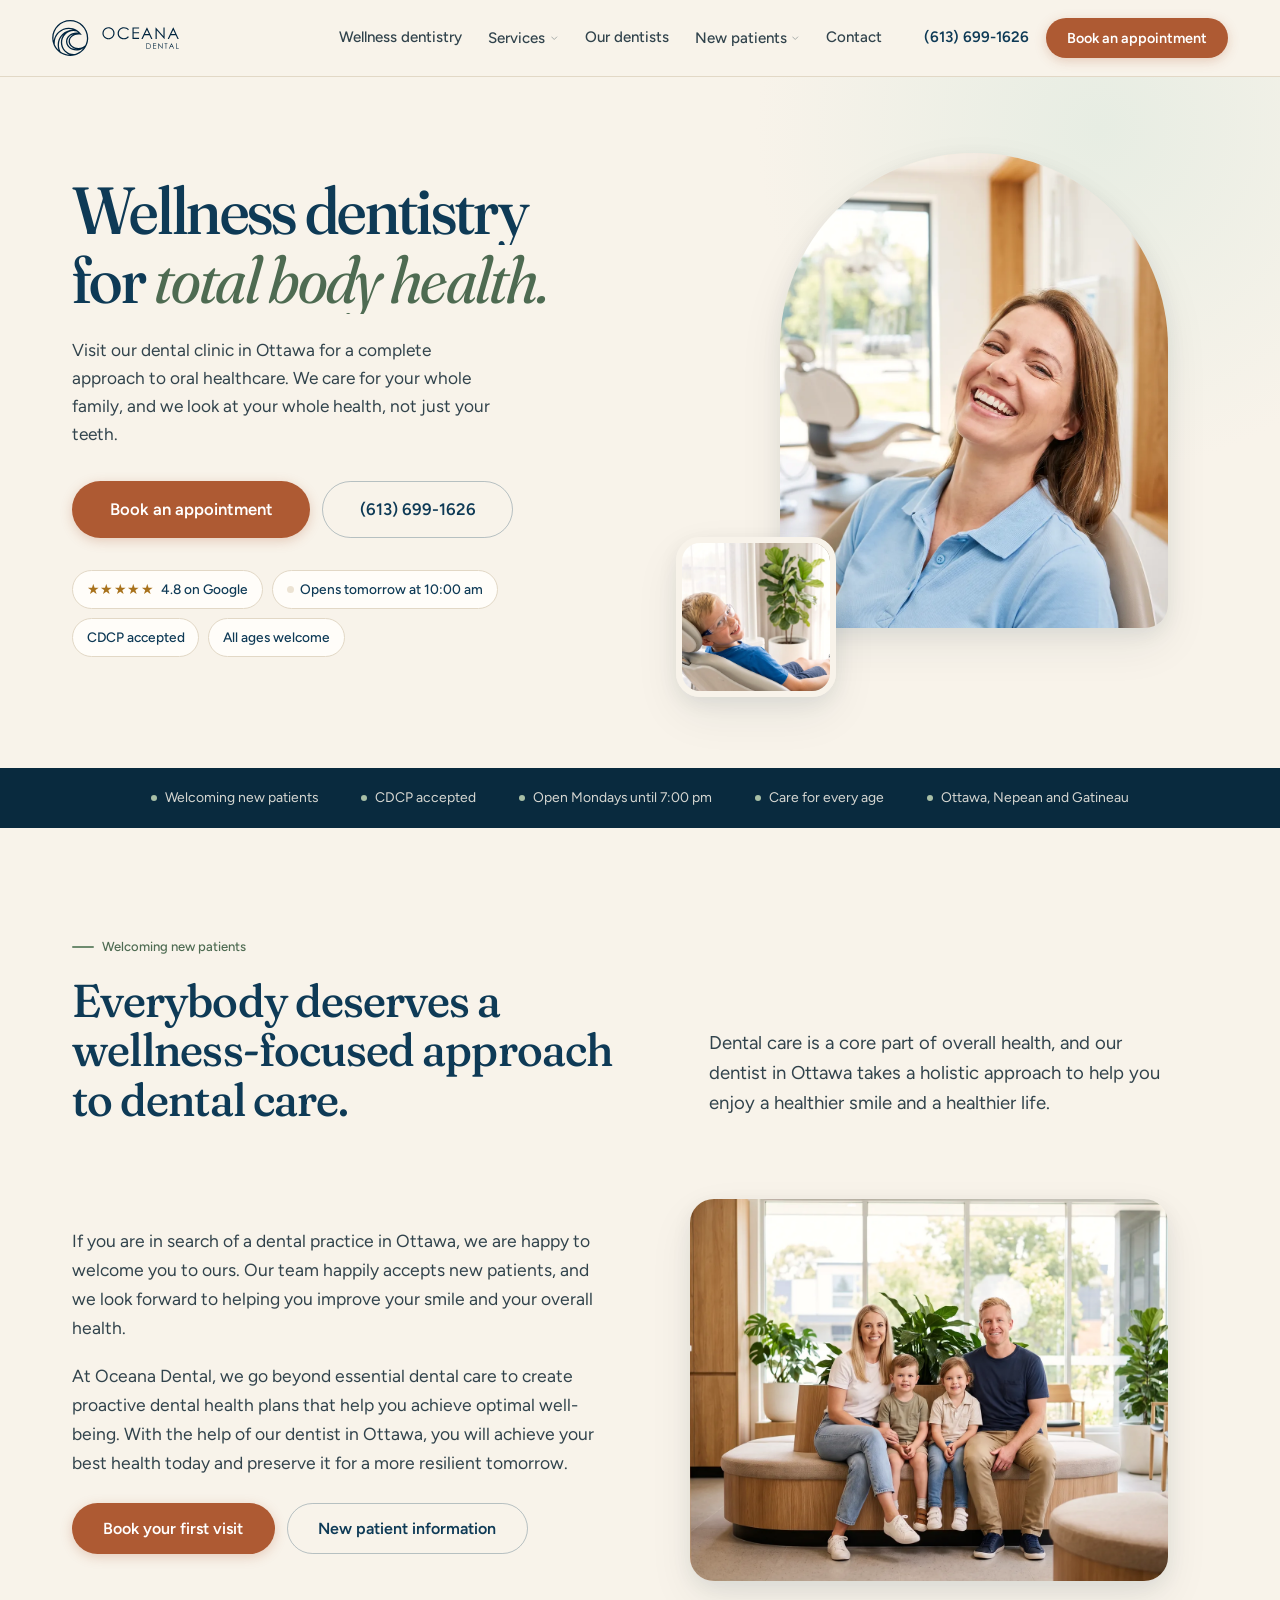
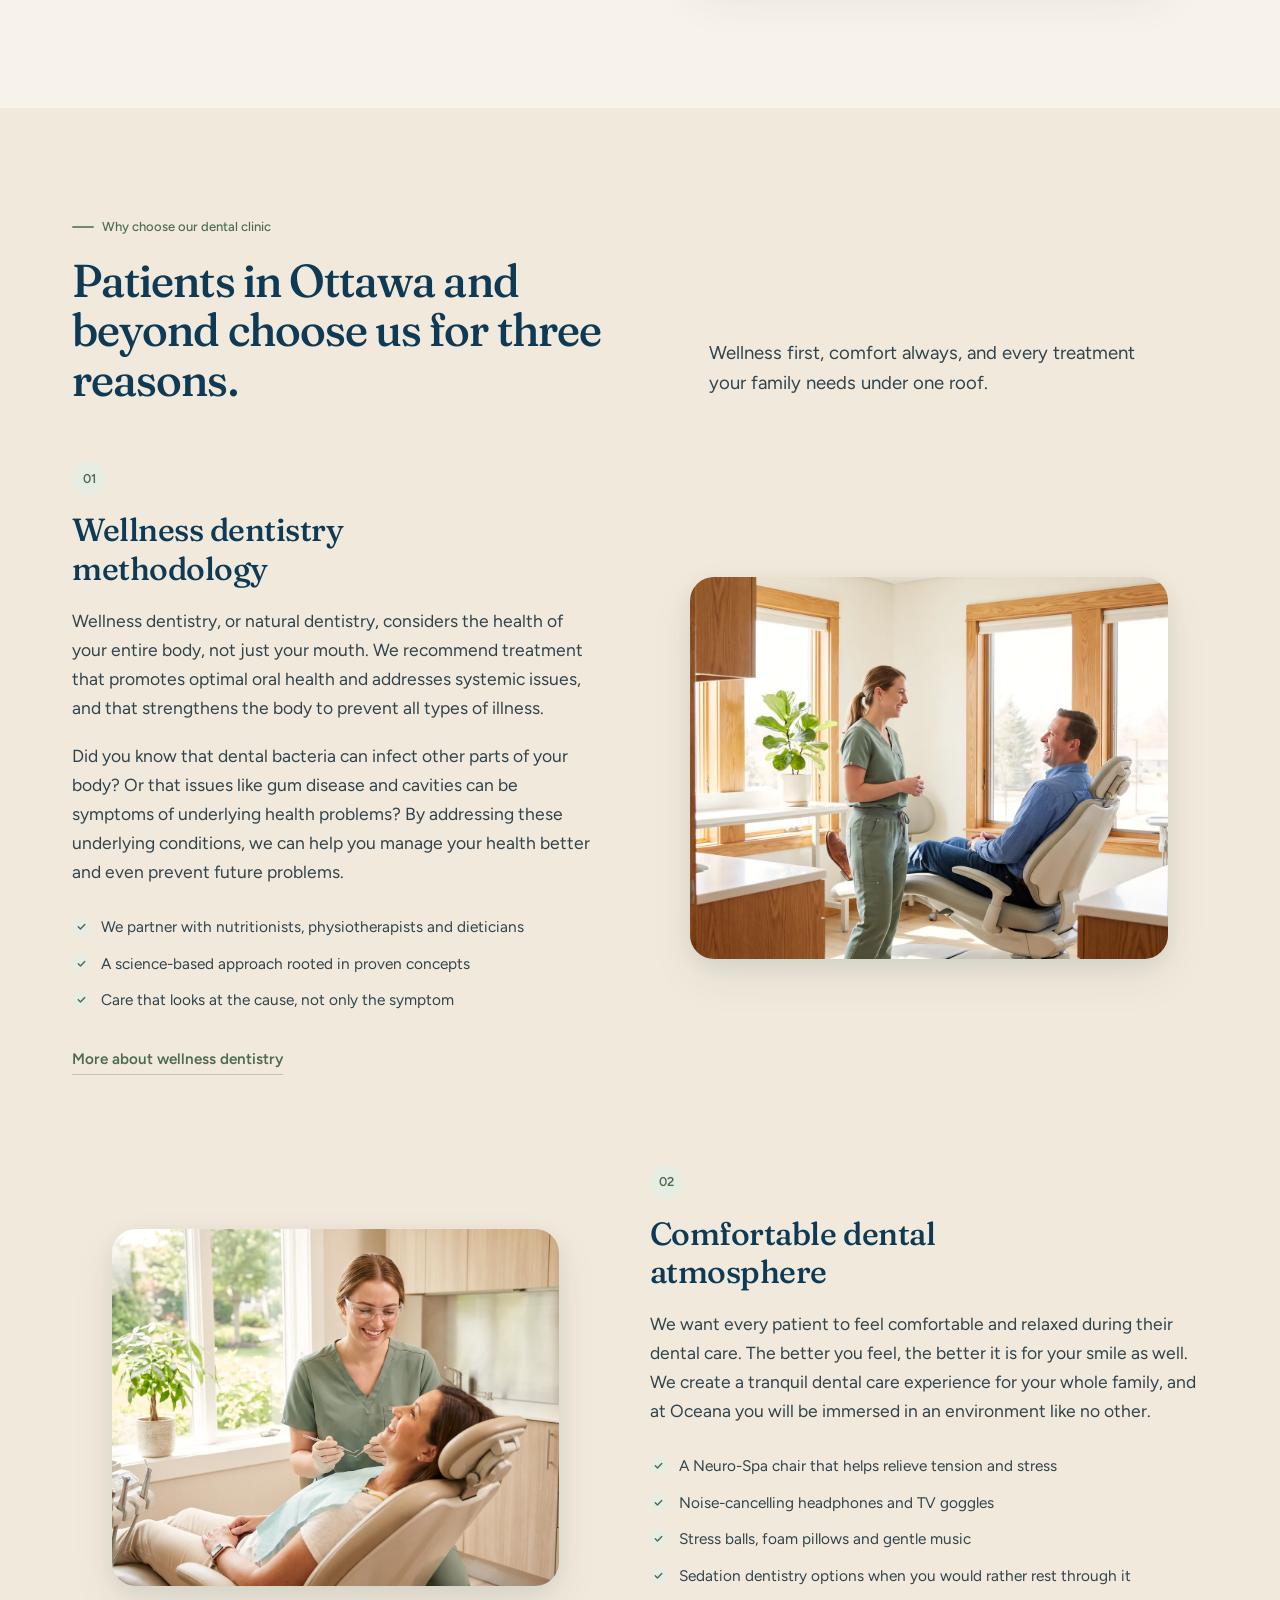
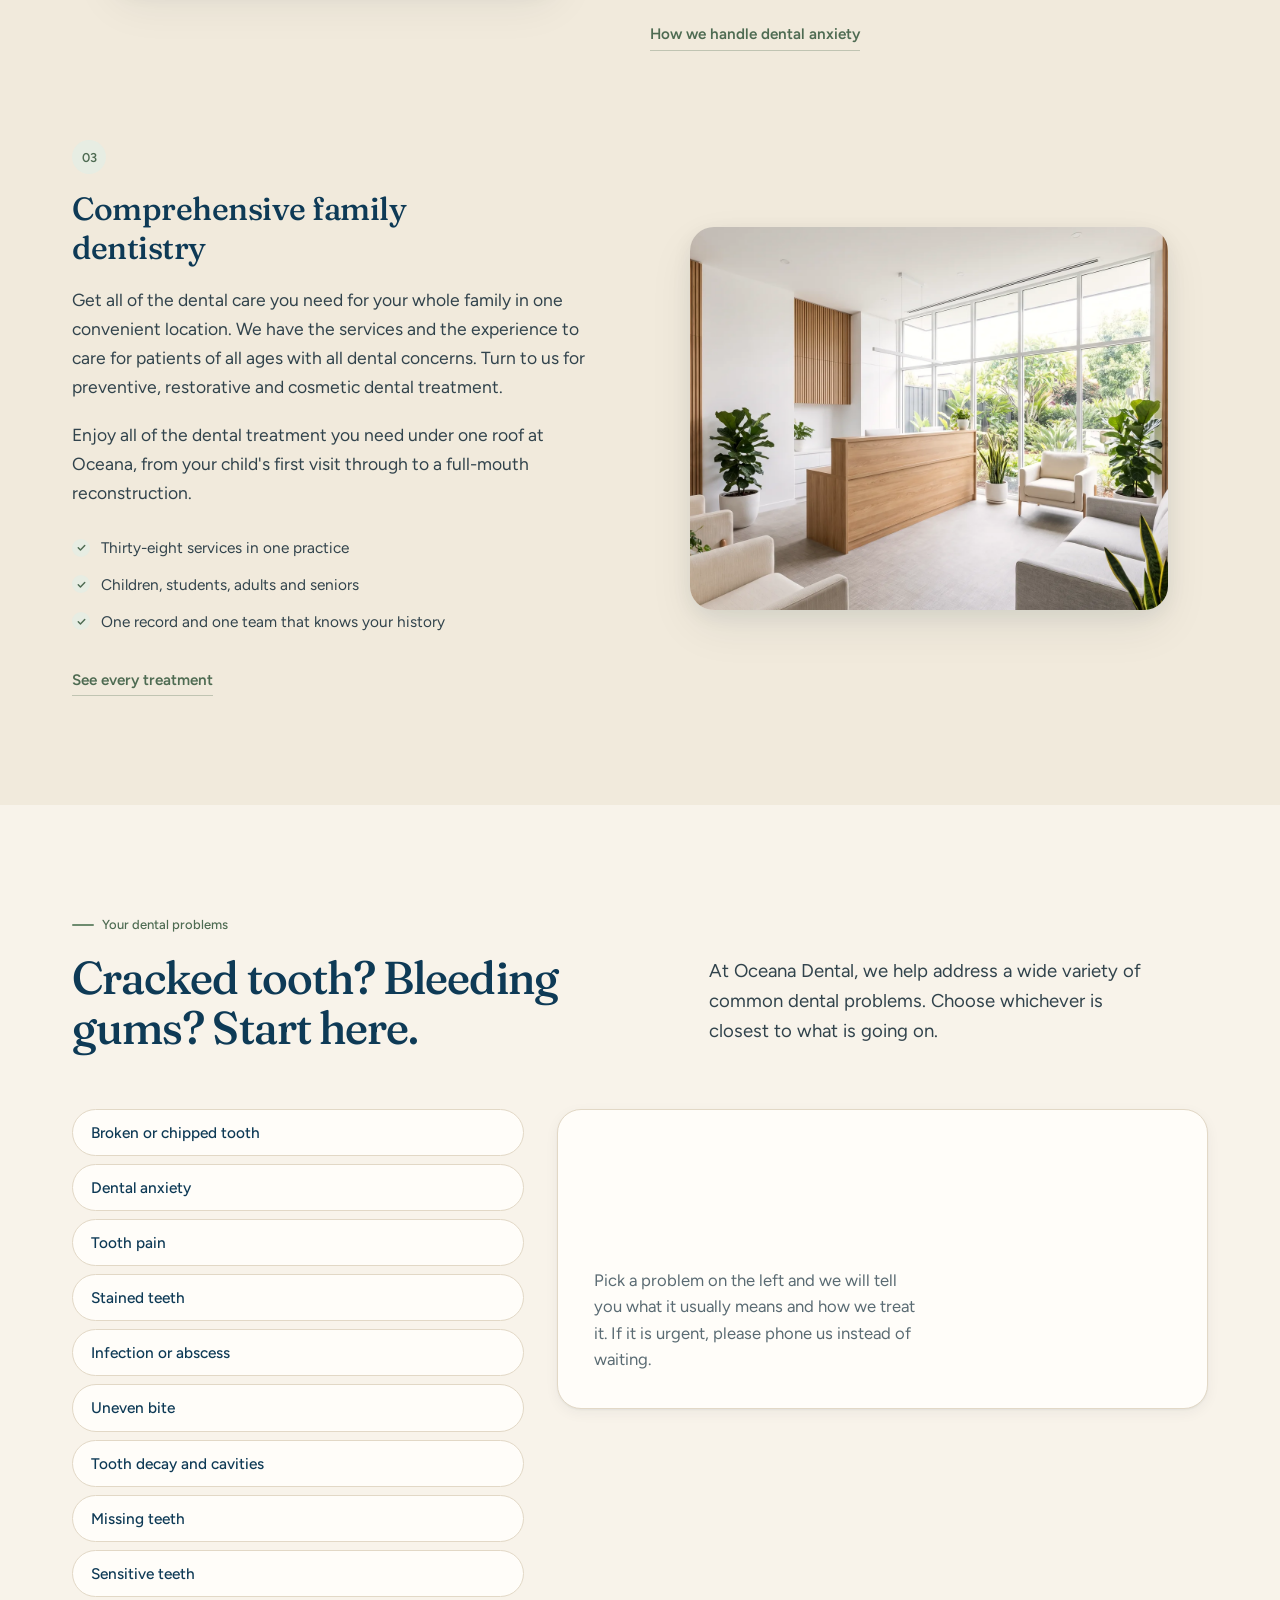
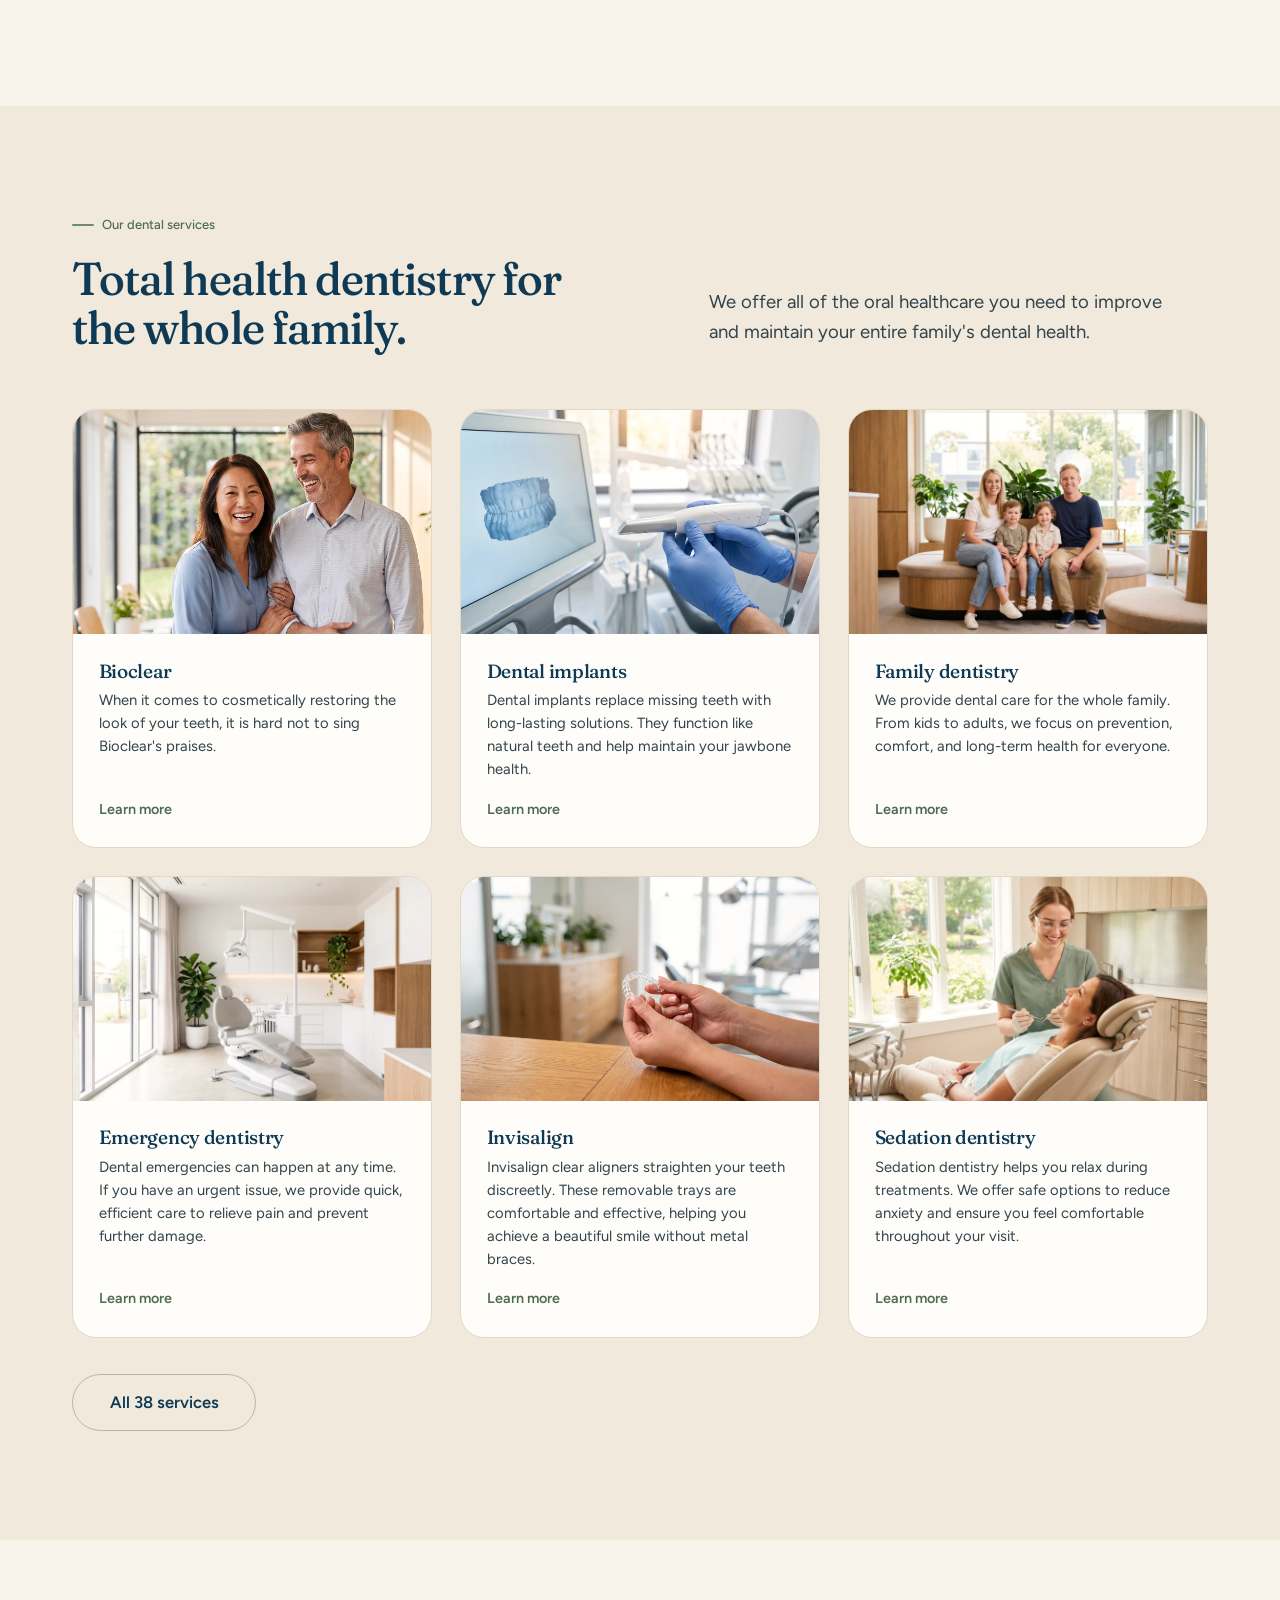
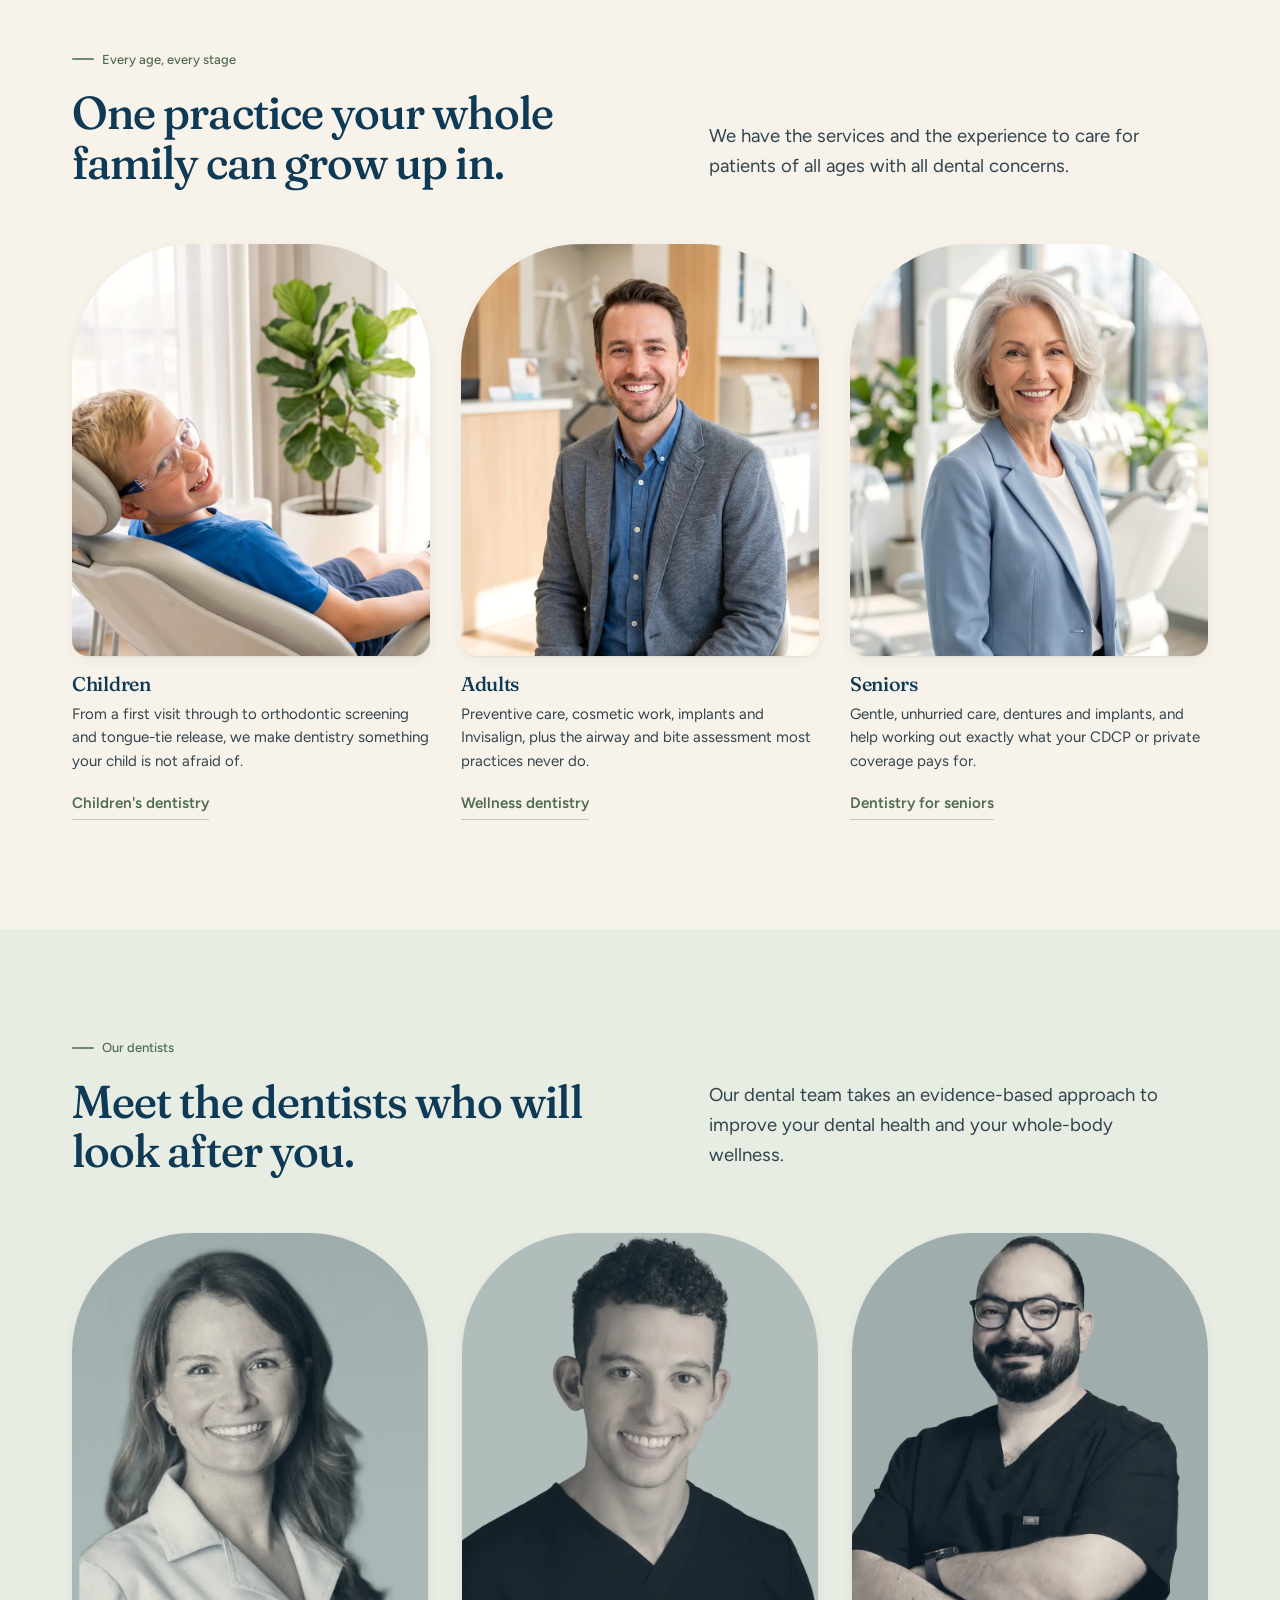
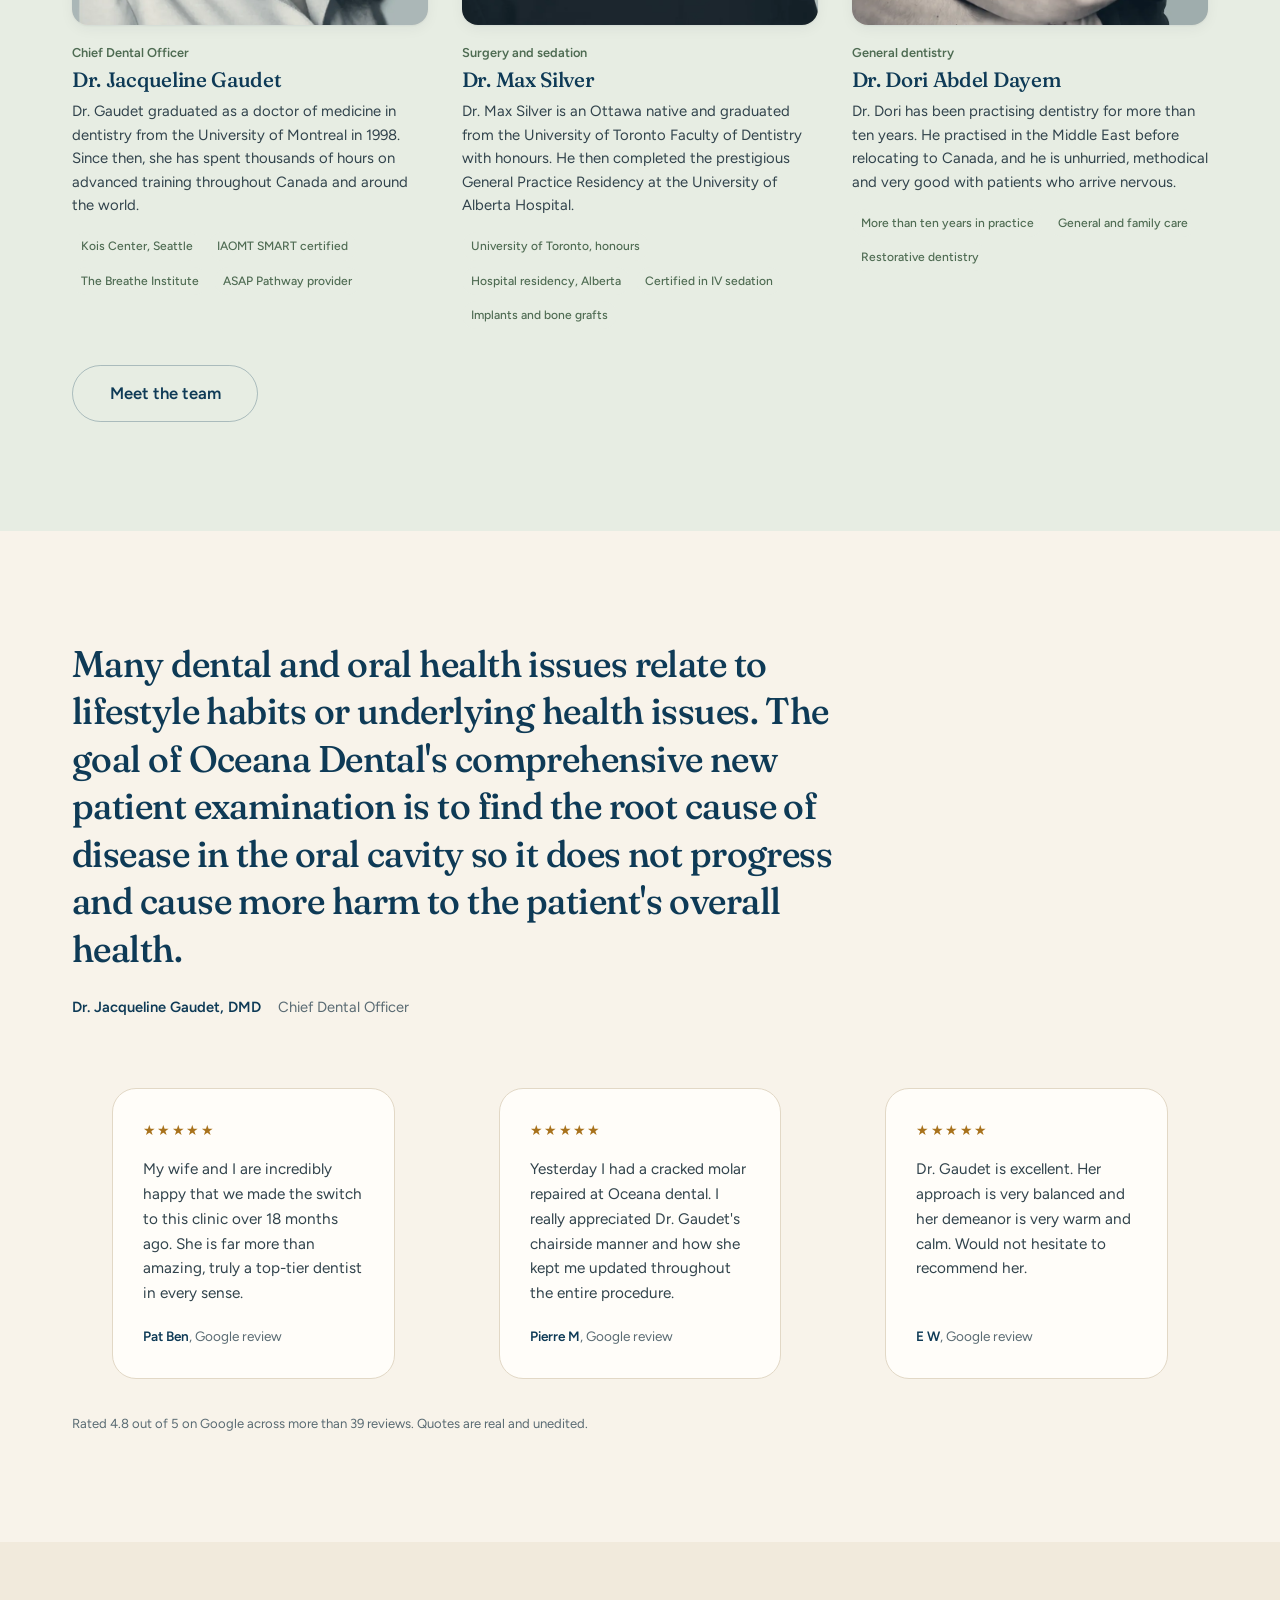
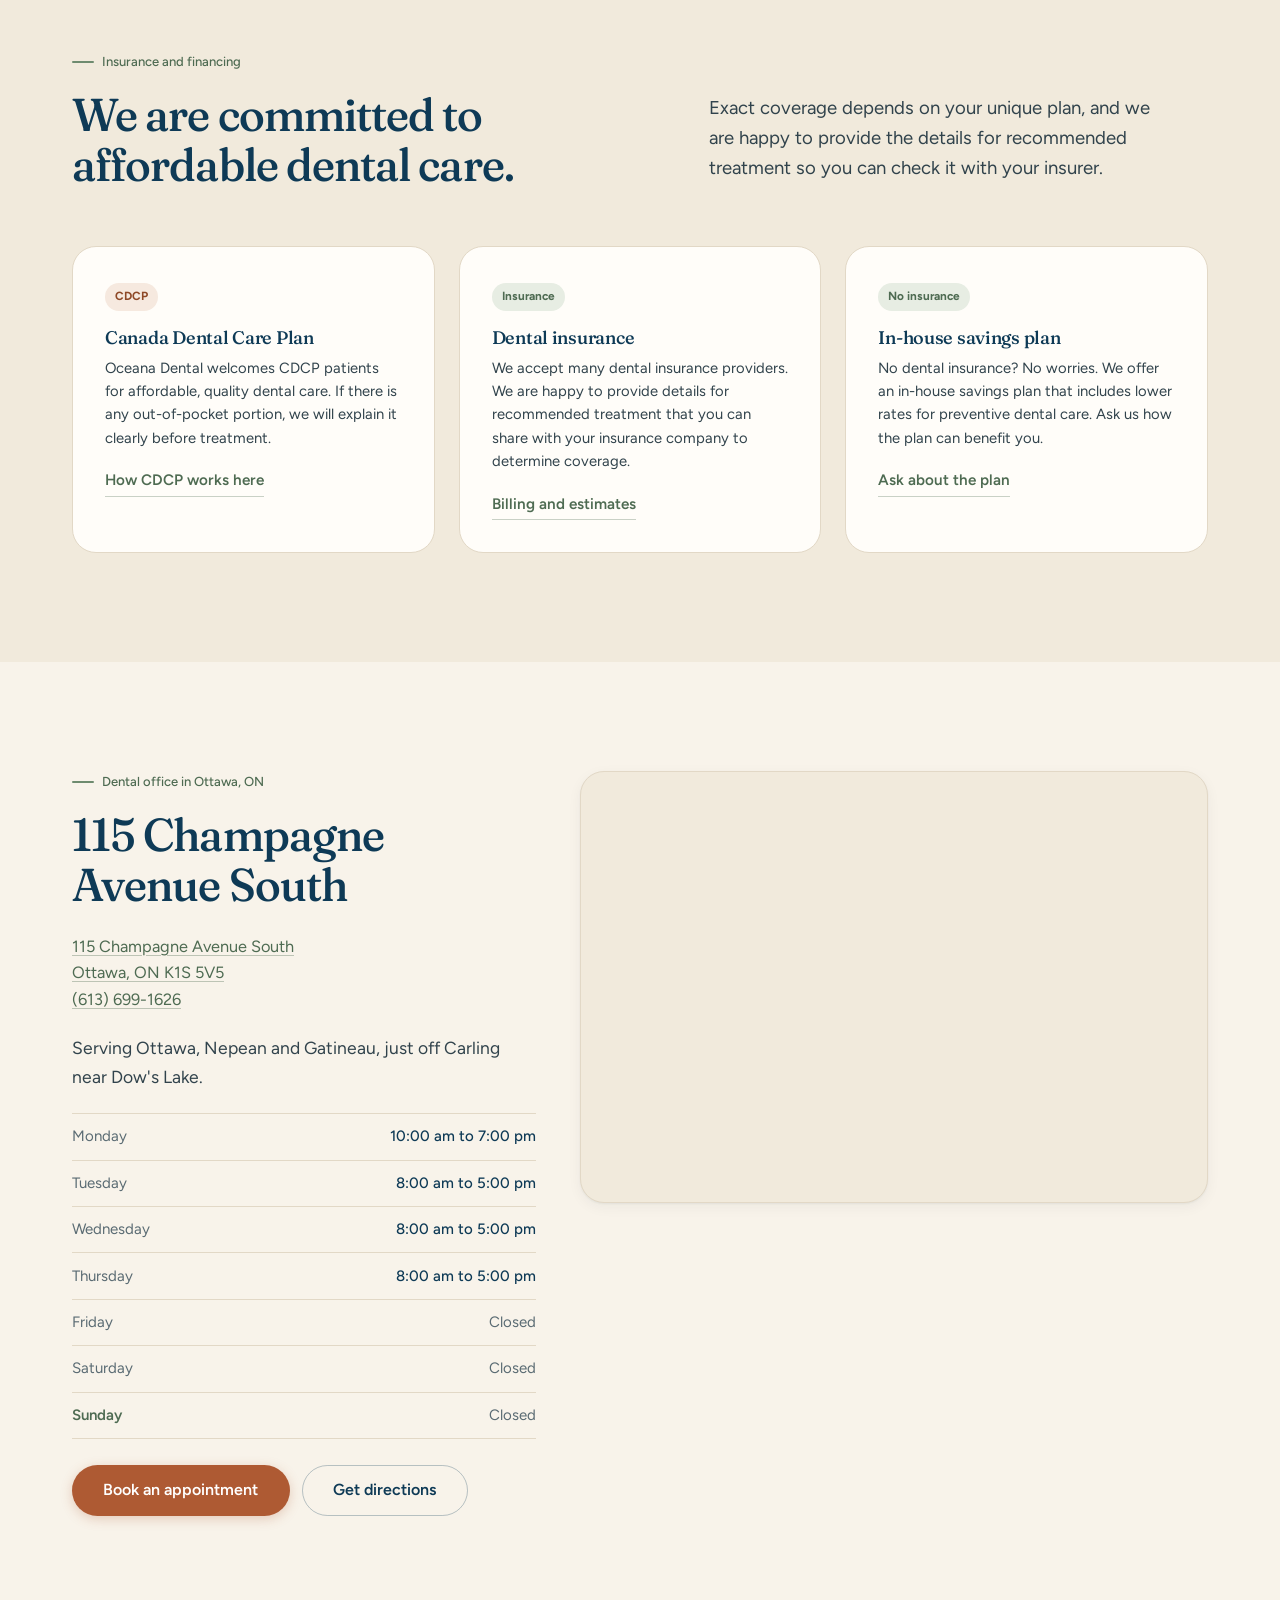
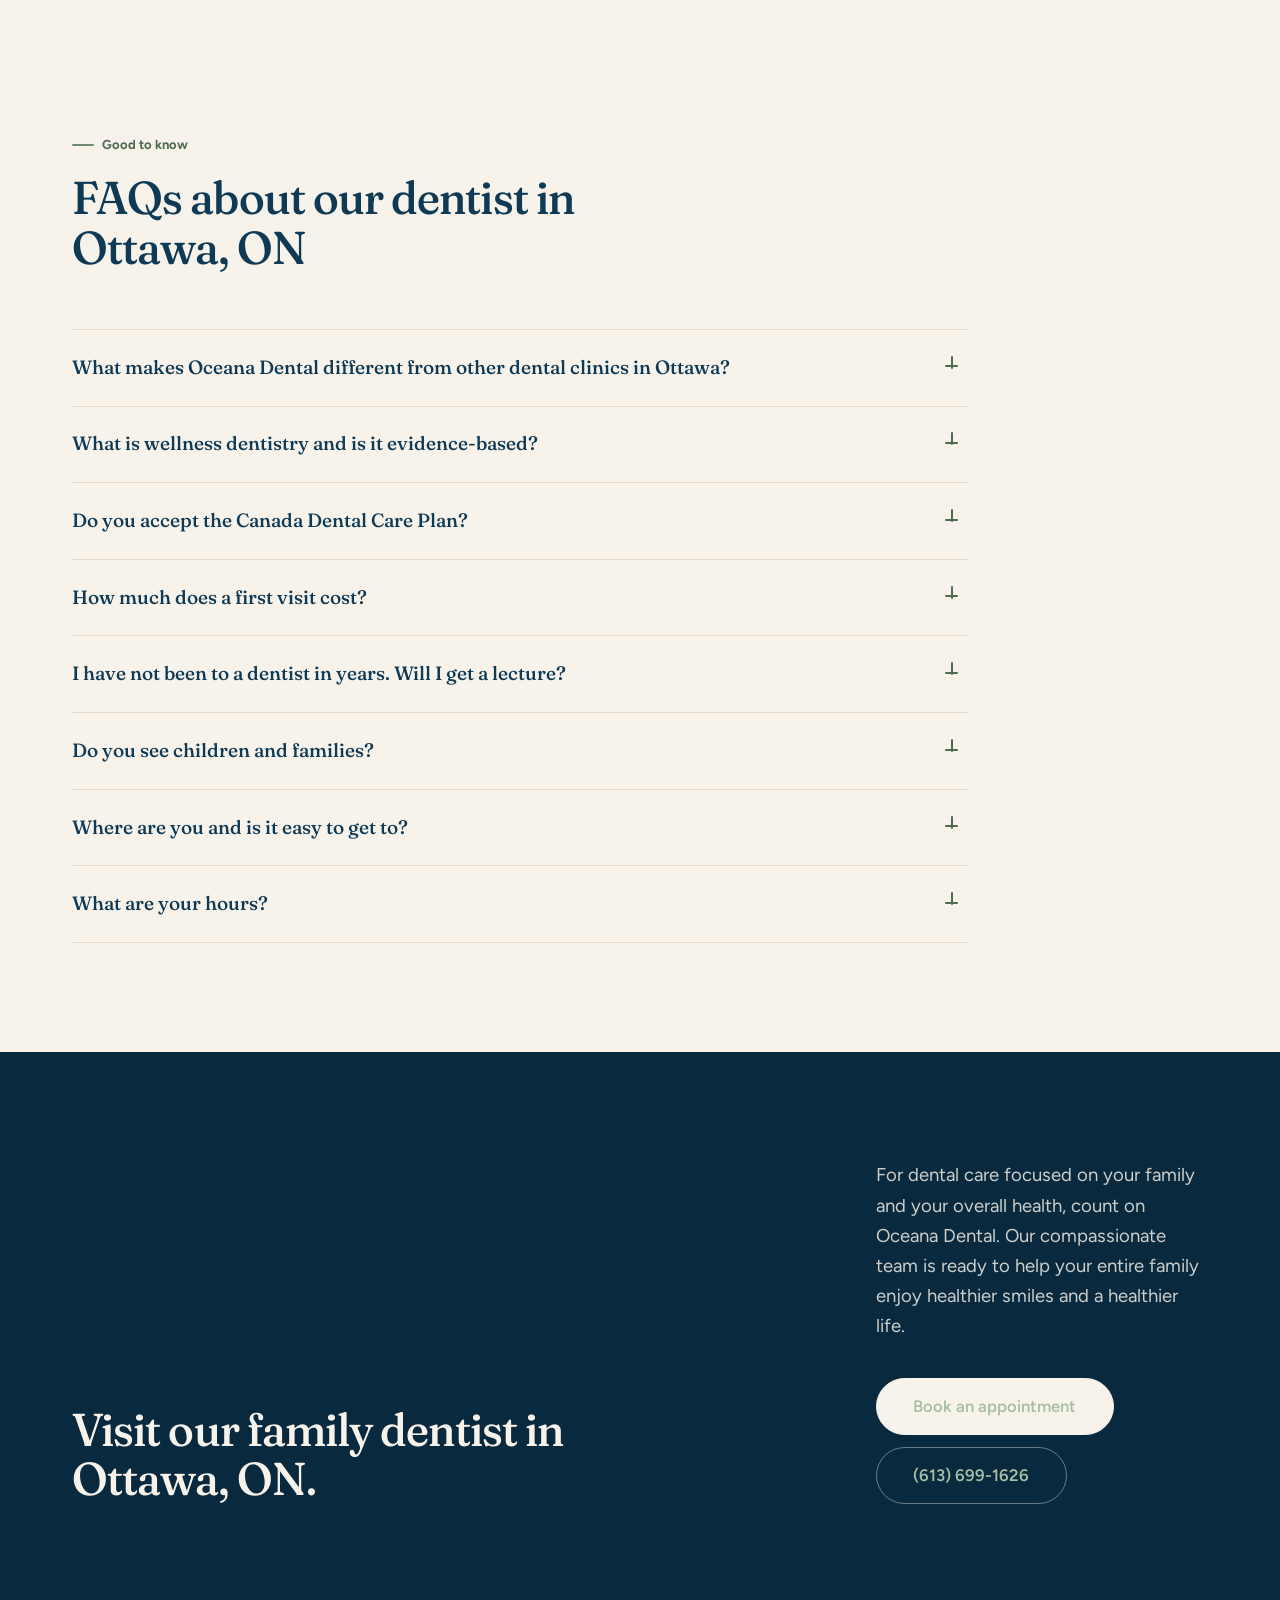
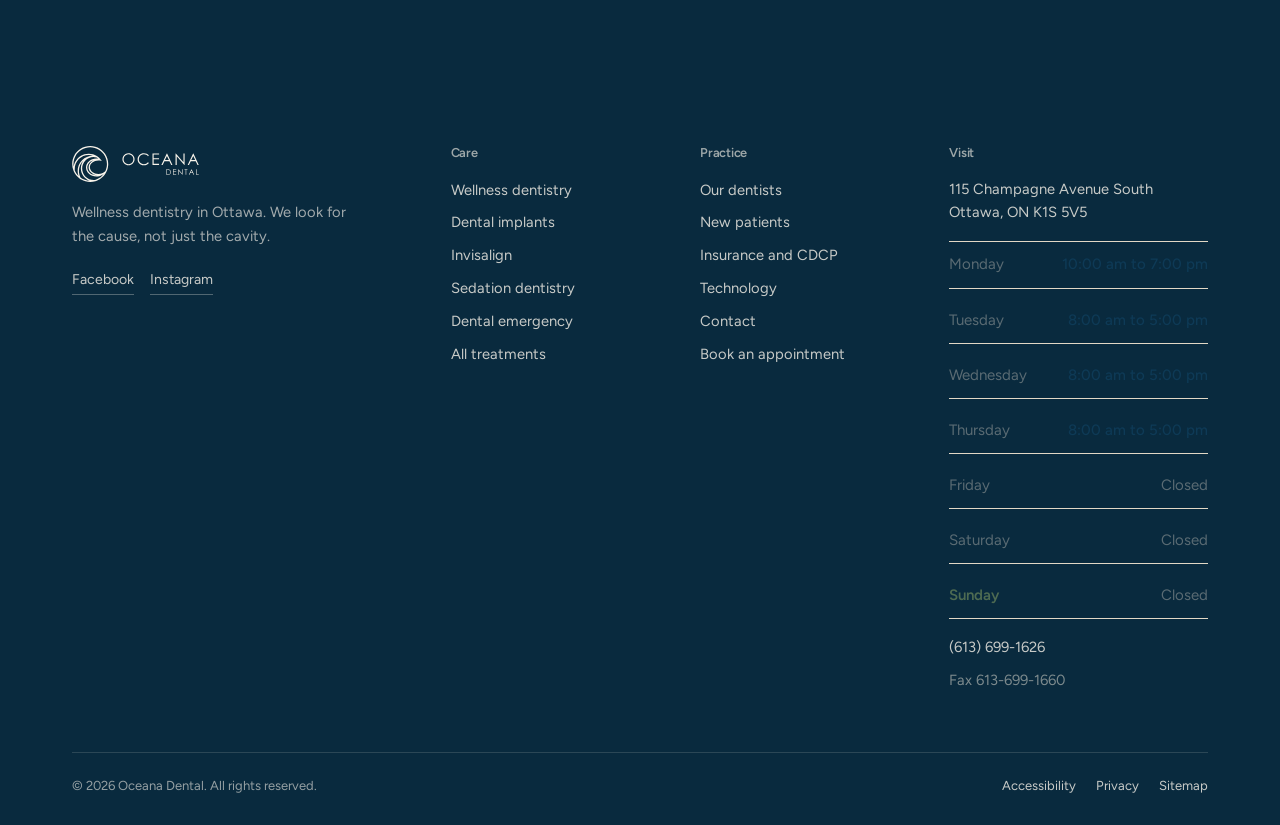
==== commit e68048c7: "Remove the preview credit line from the footer" ====
--- a/index.html
+++ b/index.html
@@ -18,7 +18,7 @@
 <link rel="icon" href="assets/img/favicon.1d375e16.svg" type="image/svg+xml">
 <link rel="apple-touch-icon" href="assets/img/favicon.1d375e16.svg">
 <link rel="preconnect" href="https://fonts.googleapis.com"><link rel="preconnect" href="https://fonts.gstatic.com" crossorigin><link rel="stylesheet" href="https://fonts.googleapis.com/css2?family=Fraunces:ital,opsz,wght@0,9..144,300..700;1,9..144,300..700&family=Figtree:wght@400;500;600;700&display=swap">
-<link rel="stylesheet" href="assets/css/site.f639bec7.css">
+<link rel="stylesheet" href="assets/css/site.9e668e91.css">
 <link rel="preload" as="image" href="assets/img/ph/hero.5af784fb.webp" fetchpriority="high">
 <script>document.documentElement.setAttribute("data-intro","");</script>
 <script type="application/ld+json">{"@context":"https://schema.org","@type":"Dentist","@id":"https://oceanadental.ca/#practice","name":"Oceana Dental","url":"https://oceanadental.ca","telephone":"(613) 699-1626","faxNumber":"613-699-1660","image":"https://oceanadental.ca/assets/img/logo.46053a9a.svg","priceRange":"$$","address":{"@type":"PostalAddress","streetAddress":"115 Champagne Avenue South","addressLocality":"Ottawa","addressRegion":"ON","postalCode":"K1S 5V5","addressCountry":"CA"},"geo":{"@type":"GeoCoordinates","latitude":45.3982055,"longitude":-75.7109552},"hasMap":"https://maps.app.goo.gl/BRhoStTDBjFMYJ9u7","sameAs":["https://www.facebook.com/oceanadental.ca","https://www.instagram.com/oceanadental/"],"openingHoursSpecification":[{"@type":"OpeningHoursSpecification","dayOfWeek":"https://schema.org/Monday","opens":"10:00","closes":"19:00"},{"@type":"OpeningHoursSpecification","dayOfWeek":"https://schema.org/Tuesday","opens":"08:00","closes":"17:00"},{"@type":"OpeningHoursSpecification","dayOfWeek":"https://schema.org/Wednesday","opens":"08:00","closes":"17:00"},{"@type":"OpeningHoursSpecification","dayOfWeek":"https://schema.org/Thursday","opens":"08:00","closes":"17:00"}],"areaServed":[{"@type":"City","name":"Ottawa"},{"@type":"City","name":"Nepean"},{"@type":"City","name":"Gatineau"}],"aggregateRating":{"@type":"AggregateRating","ratingValue":"4.8","reviewCount":"39","bestRating":"5"},"medicalSpecialty":"Dentistry","availableService":[{"@type":"MedicalProcedure","name":"Preventive dentistry"},{"@type":"MedicalProcedure","name":"Teeth cleaning"},{"@type":"MedicalProcedure","name":"Family dentistry"},{"@type":"MedicalProcedure","name":"Children's dentistry"},{"@type":"MedicalProcedure","name":"Seniors dentistry"},{"@type":"MedicalProcedure","name":"Students dentistry"},{"@type":"MedicalProcedure","name":"Oral cancer screening"},{"@type":"MedicalProcedure","name":"Mouth guards"},{"@type":"MedicalProcedure","name":"Thumb sucking"},{"@type":"MedicalProcedure","name":"Wellness dentistry"},{"@type":"MedicalProcedure","name":"Oral bacteria and biocompatibility testing"},{"@type":"MedicalProcedure","name":"Safe mercury amalgam removal (SMART)"},{"@type":"MedicalProcedure","name":"Sleep apnea and airway"},{"@type":"MedicalProcedure","name":"Bruxism and clenching"}]}</script>
@@ -327,7 +327,7 @@
 </div>
 <div class="ftr-b"><span>&copy; 2026 Oceana Dental. All rights reserved.</span>
 <nav aria-label="Legal"><a href="accessibility.html">Accessibility</a><a href="privacy.html">Privacy</a>
-<a href="sitemap.html">Sitemap</a></nav><span style="width:100%;padding-top:14px;margin-top:6px;border-top:1px solid rgba(240,233,220,.1);color:rgba(240,233,220,.5)">Preview build for Oceana Dental. Design and build by Aning Media Group. Search engines are blocked and the booking form is not connected to a mailbox yet.</span></div></div></footer>
+<a href="sitemap.html">Sitemap</a></nav></div></div></footer>
 <div class="bar"><a class="t" href="tel:+16136991626">Call</a><a class="b" href="book.html">Book</a></div>
 <script src="assets/js/site.5d3785af.js" defer></script>
 
--- a/assets/css/site.9e668e91.css
+++ b/assets/css/site.9e668e91.css
@@ -0,0 +1,690 @@
+/* ==========================================================================
+   Oceana Dental
+   A whole family, whole body practice. Warm cream, sage for the wellness
+   signal, terracotta for booking, her navy for headings. Photography led,
+   soft edges, generous air. Nothing clinical, nothing cold.
+   ========================================================================== */
+
+:root{
+  --cream:#f8f3ea;
+  --cream-2:#f1eadc;
+  --cream-3:#ece3d3;
+  --rule:#e2d8c6;
+  --edge:#9c8464;              /* border on an interactive control, 3:1 on cream */
+
+  --navy:#0e3a56;              /* headings */
+  --navy-d:#092a3e;            /* dark chapters */
+  --ink:#31434c;               /* body */
+  --muted:#5a6b73;
+
+  --sage:#6e8b6f;              /* graphics and rules only */
+  --sage-d:#4e6b52;            /* sage as text */
+  --sage-l:#a8bfa6;            /* sage on dark */
+  --sage-pale:#e7ede3;
+
+  --terra:#ae5a33;             /* booking */
+  --terra-d:#8e4826;           /* terracotta as text */
+  --terra-pale:#f6e9df;
+
+  --wrap:1240px;
+  --gut:clamp(20px,4.6vw,52px);
+  --sec:clamp(68px,8.5vw,132px);
+
+  --serif:'Fraunces',Georgia,'Times New Roman',serif;
+  --sans:'Figtree',-apple-system,BlinkMacSystemFont,'Segoe UI',Helvetica,Arial,sans-serif;
+
+  --r-s:8px; --r-m:16px; --r-l:24px; --r-pill:999px;
+  --arch:200px;                /* the arch radius, our repeated shape */
+  --ease:cubic-bezier(.22,.68,.24,1);
+  --sh-s:0 1px 2px rgba(20,45,60,.05),0 4px 14px rgba(20,45,60,.05);
+  --sh-m:0 6px 20px rgba(20,45,60,.07),0 18px 46px rgba(20,45,60,.07);
+}
+
+*,*::before,*::after{box-sizing:border-box}
+html{-webkit-text-size-adjust:100%;scroll-behavior:smooth;scroll-padding-top:92px}
+body{margin:0;background:var(--cream);color:var(--ink);font-family:var(--sans);
+  font-size:17.5px;line-height:1.66;font-weight:400;overflow-x:hidden;
+  -webkit-font-smoothing:antialiased;-moz-osx-font-smoothing:grayscale}
+
+h1,h2,h3,h4{font-family:var(--serif);color:var(--navy);margin:0 0 .5em;font-weight:500;
+  line-height:1.1;letter-spacing:-.015em;
+  font-variation-settings:'SOFT' 30,'WONK' 0,'opsz' 40}
+h1{font-size:clamp(2.5rem,5.2vw,4.3rem);line-height:1.04;letter-spacing:-.025em;
+  font-variation-settings:'SOFT' 40,'WONK' 0,'opsz' 90}
+h2{font-size:clamp(1.95rem,3.6vw,3rem);line-height:1.08;letter-spacing:-.02em;
+  font-variation-settings:'SOFT' 40,'WONK' 0,'opsz' 60}
+h3{font-size:clamp(1.25rem,1.9vw,1.6rem);line-height:1.2;font-variation-settings:'SOFT' 30,'WONK' 0,'opsz' 24}
+h4{font-size:1.06rem;line-height:1.32}
+.em{font-style:italic;font-weight:400;color:var(--sage-d)}
+.chapter .em,.dark .em{color:var(--sage-l)}
+p{margin:0 0 1.1em}
+p:last-child{margin-bottom:0}
+a{color:var(--sage-d);text-decoration:underline;text-decoration-thickness:1px;
+  text-underline-offset:3px;text-decoration-color:rgba(78,107,82,.35);transition:.18s}
+a:hover{text-decoration-color:var(--sage-d)}
+img,svg,video{max-width:100%;height:auto;display:block}
+ul,ol{margin:0 0 1.1em;padding-left:1.15em}
+li{margin-bottom:.35em}
+strong{font-weight:600;color:var(--navy)}
+:focus-visible{outline:2px solid var(--sage-d);outline-offset:3px;border-radius:4px}
+.skip{position:absolute;left:-9999px;top:0;z-index:200;background:var(--navy);color:var(--cream);
+  padding:13px 20px;border-radius:0 0 10px 0;font-weight:500}
+.skip:focus{left:0}
+.sr{position:absolute;width:1px;height:1px;padding:0;margin:-1px;overflow:hidden;
+  clip:rect(0,0,0,0);white-space:nowrap;border:0}
+
+.wrap{width:100%;max-width:var(--wrap);margin:0 auto;padding-inline:var(--gut)}
+.wrap-w{max-width:1400px}
+.sec{padding-block:var(--sec)}
+.chapter{background:var(--navy-d);color:rgba(248,243,234,.84)}
+.chapter h1,.chapter h2,.chapter h3,.chapter h4{color:var(--cream)}
+.chapter a{color:var(--sage-l);text-decoration-color:rgba(168,191,166,.4)}
+.chapter strong{color:var(--cream)}
+.tint{background:var(--sage-pale)}
+.warm{background:var(--cream-2)}
+
+/* ---------- type helpers ---------- */
+.lab{font-size:.815rem;font-weight:500;color:var(--sage-d);margin:0 0 1.1rem;
+  display:flex;align-items:center;gap:.6em}
+.lab::before{content:"";width:22px;height:2px;background:var(--sage);border-radius:2px;flex:none}
+.chapter .lab{color:var(--sage-l)}
+.chapter .lab::before{background:var(--sage-l)}
+.lede{font-size:clamp(1.08rem,1.45vw,1.24rem);line-height:1.62;color:var(--ink)}
+.chapter .lede{color:rgba(248,243,234,.82)}
+.small{font-size:.925rem;line-height:1.58}
+.fine{font-size:.82rem;line-height:1.5;color:var(--muted)}
+.chapter .fine{color:rgba(248,243,234,.62)}
+.center{text-align:center}
+
+/* the split intro, so copy never runs down one narrow column */
+.split{display:grid;gap:clamp(16px,2.2vw,38px);align-items:end;margin-bottom:clamp(34px,4.4vw,64px)}
+@media(min-width:900px){.split{grid-template-columns:minmax(0,1.1fr) minmax(0,.9fr)}
+  .split.wide{grid-template-columns:minmax(0,1.4fr) minmax(0,.6fr)}}
+.split h2{margin-bottom:0;max-width:18ch}
+.split .lede{max-width:38ch;padding-bottom:.35em}
+.split.center{grid-template-columns:1fr;justify-items:center;text-align:center}
+.split.center h2,.split.center .lede{max-width:24ch}
+.split.center .lab{justify-content:center}
+
+/* ---------- buttons ---------- */
+.btn{display:inline-flex;align-items:center;justify-content:center;gap:.5em;font-family:var(--sans);
+  font-size:1rem;font-weight:600;line-height:1;text-decoration:none;padding:1.05em 1.9em;
+  border:1.5px solid transparent;border-radius:var(--r-pill);cursor:pointer;
+  transition:background .2s var(--ease),color .2s,border-color .2s,transform .2s var(--ease),box-shadow .2s;
+  white-space:nowrap}
+.btn:hover{transform:translateY(-2px)}
+.btn-a{background:var(--terra);color:#fff;box-shadow:0 3px 12px rgba(174,90,51,.26)}
+.btn-a:hover{background:var(--terra-d);color:#fff;box-shadow:0 8px 22px rgba(142,72,38,.32)}
+.btn-b{background:transparent;color:var(--navy);border-color:rgba(14,58,86,.28)}
+.btn-b:hover{background:var(--navy);border-color:var(--navy);color:var(--cream)}
+.btn-c{background:transparent;color:var(--cream);border-color:rgba(248,243,234,.4)}
+.btn-c:hover{background:var(--cream);border-color:var(--cream);color:var(--navy-d)}
+.btn-d{background:var(--cream);color:var(--navy-d);border-color:var(--cream)}
+.btn-d:hover{background:#fff;border-color:#fff}
+.btn-s{background:var(--sage-d);color:#fff;border-color:var(--sage-d)}
+.btn-s:hover{background:#40593f;border-color:#40593f;color:#fff}
+.btn-lg{font-size:1.04rem;padding:1.16em 2.2em}
+.btn-sm{font-size:.9rem;padding:.8em 1.4em}
+.btn-block{width:100%}
+.btns{display:flex;flex-wrap:wrap;gap:12px;align-items:center}
+.center .btns,.split.center .btns{justify-content:center}
+.lnk{display:inline-flex;align-items:center;gap:.4em;font-weight:600;font-size:.95rem;
+  color:var(--sage-d);text-decoration:none;border-bottom:1.5px solid rgba(78,107,82,.3);
+  padding-bottom:.15em;transition:.18s}
+.lnk:hover{border-color:var(--sage-d);color:var(--navy)}
+.chapter .lnk{color:var(--sage-l);border-color:rgba(168,191,166,.35)}
+.chapter .lnk:hover{color:var(--cream);border-color:var(--cream)}
+
+/* ---------- the arch, our repeated shape ---------- */
+.arch{border-radius:var(--arch) var(--arch) var(--r-l) var(--r-l);overflow:hidden;
+  background:var(--cream-2);position:relative}
+.arch img{width:100%;height:100%;object-fit:cover;display:block}
+.arch-s{border-radius:120px 120px var(--r-m) var(--r-m);overflow:hidden;
+  background:var(--cream-2);position:relative;display:block}
+.arch-s img{width:100%;height:100%;object-fit:cover;display:block}
+.rnd{border-radius:var(--r-l);overflow:hidden;background:var(--cream-2)}
+.rnd img{width:100%;height:100%;object-fit:cover;display:block}
+
+/* ---------- header ---------- */
+.hdr{position:sticky;top:0;z-index:100;background:rgba(248,243,234,.9);
+  backdrop-filter:blur(14px) saturate(160%);-webkit-backdrop-filter:blur(14px) saturate(160%);
+  border-bottom:1px solid var(--rule)}
+.hdr-in{display:flex;align-items:center;gap:clamp(12px,2vw,30px);height:76px;
+  max-width:1400px;margin:0 auto;padding-inline:var(--gut)}
+.brand{display:flex;align-items:center;flex:none;text-decoration:none}
+.brand svg{height:36px;width:auto}
+.nav{display:none;align-items:center;gap:2px;margin-left:auto}
+.nav a,.nav button{font-family:var(--sans);font-size:.945rem;font-weight:500;color:var(--ink);
+  text-decoration:none;padding:.6em .8em;border-radius:var(--r-pill);background:none;border:0;
+  cursor:pointer;display:flex;align-items:center;gap:.3em;transition:.16s}
+.nav a:hover,.nav button:hover{background:var(--sage-pale);color:var(--navy)}
+.nav a[aria-current="page"]{color:var(--sage-d)}
+.nav .car{width:.56em;height:.56em;opacity:.5;transition:transform .2s}
+.nav [aria-expanded="true"] .car{transform:rotate(180deg)}
+.hdr-cta{display:none;align-items:center;gap:12px;flex:none}
+.hdr-tel{font-size:.945rem;font-weight:600;color:var(--navy);text-decoration:none;padding:.55em .3em}
+.hdr-tel:hover{color:var(--sage-d)}
+@media(min-width:1080px){.nav{display:flex}.hdr-cta{display:flex}.burger{display:none!important}}
+.dd{position:relative}
+.dd-p{position:absolute;top:calc(100% + 10px);left:50%;transform:translateX(-50%) translateY(-6px);
+  background:#fffdf9;border:1px solid var(--rule);border-radius:var(--r-m);box-shadow:var(--sh-m);
+  padding:10px;min-width:300px;opacity:0;visibility:hidden;transition:.18s;z-index:60}
+.dd-p.open{opacity:1;visibility:visible;transform:translateX(-50%) translateY(0)}
+.dd-p.wide{min-width:min(620px,86vw);display:grid;grid-template-columns:1fr 1fr;gap:2px}
+.dd-p a{display:block;padding:.58em .74em;border-radius:var(--r-s);font-size:.9rem;line-height:1.32;
+  text-decoration:none;color:var(--navy);transition:background .15s}
+.dd-p a:hover{background:var(--sage-pale)}
+.dd-p a span{display:block;font-size:.775rem;color:var(--muted);margin-top:1px}
+.dd-all{grid-column:1/-1;margin-top:6px;padding-top:8px;border-top:1px solid var(--rule)}
+.burger{margin-left:auto;display:flex;flex-direction:column;justify-content:center;gap:5px;
+  width:44px;height:44px;padding:0 10px;background:none;border:0;cursor:pointer;flex:none}
+.burger i{display:block;height:2px;background:var(--navy);border-radius:2px;transition:.22s}
+.burger[aria-expanded="true"] i:nth-child(1){transform:translateY(7px) rotate(45deg)}
+.burger[aria-expanded="true"] i:nth-child(2){opacity:0}
+.burger[aria-expanded="true"] i:nth-child(3){transform:translateY(-7px) rotate(-45deg)}
+.drawer{position:fixed;inset:76px 0 0;background:var(--cream);z-index:99;overflow-y:auto;
+  padding:20px var(--gut) 130px;opacity:0;visibility:hidden;transition:.2s}
+.drawer.open{opacity:1;visibility:visible}
+.drawer a{display:block;padding:.8em 0;font-family:var(--serif);font-size:1.24rem;color:var(--navy);
+  text-decoration:none;border-bottom:1px solid var(--rule);font-weight:500}
+.drawer details summary{padding:.8em 0;font-family:var(--serif);font-size:1.24rem;color:var(--navy);
+  cursor:pointer;border-bottom:1px solid var(--rule);list-style:none;display:flex;
+  justify-content:space-between;font-weight:500}
+.drawer details summary::-webkit-details-marker{display:none}
+.drawer details summary::after{content:"+";font-family:var(--sans);color:var(--sage-d)}
+.drawer details[open] summary::after{content:"\2013"}
+.drawer .sub a{padding-left:14px;font-family:var(--sans);font-size:1rem;color:var(--ink);font-weight:400}
+.drawer .btns{margin-top:22px;flex-direction:column;align-items:stretch}
+.drawer .btns .btn{width:100%}
+body.lock{overflow:hidden}
+.bar{position:fixed;left:0;right:0;bottom:0;z-index:98;display:grid;grid-template-columns:1fr 1fr;
+  gap:10px;padding:10px 14px calc(10px + env(safe-area-inset-bottom));
+  background:rgba(248,243,234,.95);backdrop-filter:blur(12px);border-top:1px solid var(--rule)}
+.bar .btn{padding:.95em 1em}
+@media(min-width:1080px){.bar{display:none}}
+@media(max-width:1079px){body{padding-bottom:76px}}
+
+/* ==========================================================================
+   HERO
+   ========================================================================== */
+.hero{padding-block:clamp(34px,4.6vw,68px) clamp(46px,5.6vw,84px);position:relative;overflow:hidden}
+.hero::before{content:"";position:absolute;right:-14vw;top:-24vw;width:56vw;height:56vw;
+  border-radius:50%;background:radial-gradient(circle,var(--sage-pale) 0%,rgba(231,237,227,0) 68%);
+  pointer-events:none;z-index:0}
+.hero .wrap{position:relative;z-index:1}
+.hero-g{display:grid;gap:clamp(30px,4vw,62px);align-items:center}
+@media(min-width:1000px){.hero-g{grid-template-columns:minmax(0,1.02fr) minmax(0,.98fr)}}
+.hero h1{margin-bottom:.34em;max-width:15ch}
+.hero-sub{font-size:clamp(1.08rem,1.35vw,1.22rem);line-height:1.62;max-width:38ch;
+  margin-bottom:2rem;color:var(--ink)}
+.hero .btns{margin-bottom:2rem}
+
+/* the standing facts, as soft pills rather than another card grid */
+.facts{display:flex;flex-wrap:wrap;gap:9px}
+.fact{display:inline-flex;align-items:center;gap:.5em;font-size:.855rem;font-weight:500;
+  color:var(--navy);background:#fffdf9;border:1px solid var(--rule);border-radius:var(--r-pill);
+  padding:.52em 1em}
+.fact .st{color:#a8721c;letter-spacing:.04em}
+.fact .dot{width:7px;height:7px;border-radius:50%;background:var(--sage);flex:none}
+.fact .dot.off{background:var(--cream-3)}
+
+/* hero picture: an arch with a small overlapping inset, so both generations show */
+.hero-pic{position:relative;padding-bottom:clamp(30px,4vw,58px);padding-left:clamp(0px,5vw,70px)}
+.hero-pic .arch{aspect-ratio:4/4.9;box-shadow:var(--sh-m)}
+.hero-inset{position:absolute;left:0;bottom:0;width:clamp(140px,30%,210px);aspect-ratio:1/1;
+  border-radius:var(--r-l);overflow:hidden;border:6px solid var(--cream);box-shadow:var(--sh-m)}
+.hero-inset img{width:100%;height:100%;object-fit:cover}
+@media(max-width:999px){.hero-pic{padding-left:0}.hero-inset{width:132px}}
+
+/* ==========================================================================
+   TRUST STRIP
+   ========================================================================== */
+.strip{background:var(--navy-d);color:rgba(248,243,234,.86);padding-block:18px}
+.strip-in{display:flex;flex-wrap:wrap;justify-content:center;gap:10px clamp(20px,3.4vw,54px);
+  font-size:.87rem}
+.strip-in span{display:inline-flex;align-items:center;gap:.55em}
+.strip-in span::before{content:"";width:6px;height:6px;border-radius:50%;background:var(--sage-l);flex:none}
+
+/* ==========================================================================
+   THREE GENERATIONS
+   ========================================================================== */
+.gens{display:grid;gap:clamp(18px,2.4vw,32px)}
+@media(min-width:760px){.gens{grid-template-columns:repeat(3,1fr)}}
+.gen figure{margin:0}
+.gen .arch-s{aspect-ratio:4/4.6;box-shadow:var(--sh-s)}
+.gen h3{font-size:1.24rem;margin:0 0 .35rem}
+.gen p{font-size:.94rem;line-height:1.58;margin:0 0 1.1rem}
+/* all three sit on the same baseline: images top aligned, links bottom aligned */
+.gen{display:flex;flex-direction:column}
+.gen figure{margin:0 0 1.1rem}
+.gen .lnk{align-self:flex-start;margin-top:auto}
+
+/* ==========================================================================
+   PILLARS  (her three: wellness, comfort, whole family)
+   ========================================================================== */
+.pillar{display:grid;gap:clamp(26px,4vw,72px);align-items:center;margin-bottom:clamp(56px,7vw,112px)}
+.pillar:last-child{margin-bottom:0}
+@media(min-width:900px){.pillar{grid-template-columns:minmax(0,1fr) minmax(0,1.06fr)}
+  .pillar.flip .pillar-t{order:2}}
+.pillar-n{display:inline-flex;align-items:center;justify-content:center;width:34px;height:34px;
+  border-radius:50%;background:var(--sage-pale);color:var(--sage-d);font-size:.8rem;font-weight:600;
+  margin-bottom:1rem}
+.pillar h3{font-size:clamp(1.5rem,2.5vw,2.05rem);margin-bottom:.55em;max-width:19ch}
+.pillar-v{border-radius:var(--r-l);overflow:hidden;box-shadow:var(--sh-m);aspect-ratio:5/4}
+.pillar-v img{width:100%;height:100%;object-fit:cover}
+.flist{list-style:none;padding:0;margin:1.4rem 0 0}
+.flist li{display:flex;gap:.7em;align-items:flex-start;padding:.42em 0;margin:0;font-size:.96rem;
+  line-height:1.55}
+.flist li::before{content:"";flex:none;width:18px;height:18px;border-radius:50%;margin-top:.16em;
+  background:var(--sage-pale) url("data:image/svg+xml,%3Csvg xmlns='http://www.w3.org/2000/svg' viewBox='0 0 20 20'%3E%3Cpath d='M5 10.5l3.4 3.4L15 6.8' stroke='%234e6b52' stroke-width='2.2' fill='none' stroke-linecap='round' stroke-linejoin='round'/%3E%3C/svg%3E") center/13px no-repeat}
+.flist svg{display:none}
+.chapter .flist li::before{background-color:rgba(168,191,166,.2)}
+
+/* ==========================================================================
+   PROBLEM PICKER  (her Dental Problems content)
+   ========================================================================== */
+.pick{display:grid;gap:clamp(20px,2.6vw,40px);align-items:start}
+@media(min-width:960px){.pick{grid-template-columns:minmax(0,.82fr) minmax(0,1.18fr)}}
+.pick-opts{display:grid;grid-template-columns:1fr;gap:8px}
+@media(min-width:520px){.pick-opts{grid-template-columns:1fr 1fr}}
+@media(min-width:960px){.pick-opts{grid-template-columns:1fr}}
+.pick-b{display:flex;align-items:center;gap:.7em;width:100%;text-align:left;cursor:pointer;
+  font-family:var(--sans);font-size:.96rem;font-weight:500;color:var(--navy);background:#fffdf9;
+  border:1px solid var(--rule);border-radius:var(--r-pill);padding:.85em 1.2em;transition:.2s var(--ease)}
+.pick-b:hover{border-color:var(--sage);background:var(--sage-pale);transform:translateX(3px)}
+.pick-b[aria-pressed="true"]{background:var(--sage-d);border-color:var(--sage-d);color:#fff}
+.pick-panel{background:#fffdf9;border:1px solid var(--rule);border-radius:var(--r-l);overflow:hidden;
+  box-shadow:var(--sh-s);min-height:300px;display:flex;flex-direction:column}
+.pick-img{aspect-ratio:21/9;overflow:hidden;background:var(--cream-2)}
+.pick-img img{width:100%;height:100%;object-fit:cover}
+.pick-t{padding:clamp(22px,2.6vw,34px);flex:1;display:flex;flex-direction:column}
+.pick-t h3{font-size:clamp(1.28rem,1.9vw,1.6rem);margin-bottom:.5rem}
+.pick-t p{font-size:.98rem;line-height:1.62;margin-bottom:1.3rem}
+.pick-acts{margin-top:auto;display:flex;flex-wrap:wrap;gap:11px}
+.pick-idle{padding:clamp(24px,2.8vw,36px);margin:auto 0;color:var(--muted);font-size:1.04rem;
+  line-height:1.58;max-width:36ch}
+
+/* ==========================================================================
+   TREATMENT CARDS
+   ========================================================================== */
+.figs{display:grid;gap:clamp(18px,2.2vw,28px)}
+@media(min-width:640px){.figs{grid-template-columns:1fr 1fr}}
+@media(min-width:1040px){.figs{grid-template-columns:repeat(3,1fr)}}
+.figc{display:flex;flex-direction:column;text-decoration:none;background:#fffdf9;
+  border:1px solid var(--rule);border-radius:var(--r-l);overflow:hidden;transition:.25s var(--ease)}
+.figc:hover{transform:translateY(-4px);box-shadow:var(--sh-m);border-color:var(--sage)}
+.figc-i{aspect-ratio:16/10;overflow:hidden;background:var(--cream-2)}
+.figc-i img{width:100%;height:100%;object-fit:cover;transition:transform .7s var(--ease)}
+.figc:hover .figc-i img{transform:scale(1.05)}
+.figc-t{padding:clamp(20px,2vw,26px);flex:1;display:flex;flex-direction:column}
+.figc h3{font-size:1.2rem;margin-bottom:.4rem}
+.figc p{font-size:.925rem;line-height:1.56;color:var(--ink);margin:0 0 1rem}
+.figc .go{margin-top:auto;font-size:.9rem;font-weight:600;color:var(--sage-d)}
+
+/* rows, used where a list beats a grid */
+.rows{border-top:1px solid var(--rule)}
+.row{display:grid;gap:.35rem clamp(14px,2.2vw,36px);padding-block:clamp(20px,2.2vw,30px);
+  border-bottom:1px solid var(--rule);align-items:center;text-decoration:none;position:relative}
+@media(min-width:820px){.row{grid-template-columns:minmax(0,6fr) minmax(0,9fr) auto}}
+.row h3{margin:0;font-size:clamp(1.2rem,1.7vw,1.45rem)}
+.row p{font-size:.95rem;line-height:1.55;margin:0}
+.row .go{font-size:.88rem;font-weight:600;color:var(--sage-d);white-space:nowrap}
+a.row:hover h3{color:var(--sage-d)}
+
+/* ==========================================================================
+   PEOPLE
+   ========================================================================== */
+.people{display:grid;gap:clamp(20px,2.6vw,36px)}
+@media(min-width:760px){.people{grid-template-columns:repeat(3,1fr)}}
+.person figure{margin:0}
+.person .arch-s{aspect-ratio:4/4.4;box-shadow:var(--sh-s)}
+.person .role{display:block;font-size:.8rem;font-weight:600;color:var(--sage-d);margin:1.1rem 0 .25rem}
+.person h3{font-size:1.3rem;margin-bottom:.5rem}
+.person p{font-size:.93rem;line-height:1.58;margin-bottom:.9rem}
+.person .creds{list-style:none;padding:0;margin:0;display:flex;flex-wrap:wrap;gap:6px}
+.person .creds li{margin:0;font-size:.755rem;font-weight:500;color:var(--sage-d);
+  background:var(--sage-pale);border-radius:var(--r-pill);padding:.34em .75em}
+
+/* ==========================================================================
+   STEPS, MEASURES, REVIEWS, PAY
+   ========================================================================== */
+.steps{display:grid;gap:clamp(16px,2vw,24px)}
+@media(min-width:900px){.steps{grid-template-columns:repeat(4,1fr)}}
+.step{background:#fffdf9;border:1px solid var(--rule);border-radius:var(--r-l);
+  padding:clamp(22px,2.4vw,30px)}
+.step .ix{display:inline-flex;align-items:center;justify-content:center;width:30px;height:30px;
+  border-radius:50%;background:var(--sage-pale);color:var(--sage-d);font-size:.78rem;font-weight:700;
+  margin-bottom:.9rem}
+.step .dur{display:block;font-size:.79rem;font-weight:600;color:var(--terra-d);margin-bottom:.4rem}
+.step h3{font-size:1.12rem;margin-bottom:.4rem}
+.step p{font-size:.925rem;line-height:1.56;margin:0}
+
+.meas{display:grid;gap:clamp(16px,2vw,24px)}
+@media(min-width:640px){.meas{grid-template-columns:1fr 1fr}}
+@media(min-width:1000px){.meas{grid-template-columns:repeat(4,1fr)}
+  .meas.m3{grid-template-columns:repeat(3,1fr)}}
+.meas > div{background:#fffdf9;border:1px solid var(--rule);border-radius:var(--r-l);
+  padding:clamp(24px,2.6vw,34px)}
+.chapter .meas > div{background:rgba(248,243,234,.06);border-color:rgba(248,243,234,.16)}
+.meas b{display:block;font-family:var(--serif);font-size:clamp(2.3rem,3.9vw,3.2rem);line-height:1;
+  color:var(--navy);font-weight:500;letter-spacing:-.025em;margin-bottom:.45rem;
+  font-variation-settings:'SOFT' 40,'opsz' 72}
+.chapter .meas b{color:var(--cream)}
+.meas b i{font-style:normal;font-size:.38em;color:var(--sage-d);vertical-align:.6em;margin-left:.08em}
+.chapter .meas b i{color:var(--sage-l)}
+.meas em{font-style:normal;display:block;font-size:.92rem;line-height:1.5;color:var(--muted)}
+.chapter .meas em{color:rgba(248,243,234,.7)}
+
+.quote{max-width:50rem}
+.quote blockquote{font-family:var(--serif);font-size:clamp(1.45rem,2.9vw,2.35rem);line-height:1.28;
+  color:var(--navy);margin:0 0 1.4rem;font-weight:500;letter-spacing:-.015em;
+  font-variation-settings:'SOFT' 40,'opsz' 60}
+.chapter .quote blockquote{color:var(--cream)}
+.quote cite{font-style:normal;font-size:.92rem;color:var(--muted);display:flex;align-items:center;gap:.6em}
+.quote cite b{color:var(--navy);font-weight:600}
+.chapter .quote cite{color:rgba(248,243,234,.7)}
+.chapter .quote cite b{color:var(--cream)}
+
+.revs{display:grid;gap:clamp(16px,2vw,24px)}
+@media(min-width:760px){.revs{grid-template-columns:repeat(3,1fr)}}
+.rev{background:#fffdf9;border:1px solid var(--rule);border-radius:var(--r-l);
+  padding:clamp(22px,2.4vw,30px);display:flex;flex-direction:column}
+.rev .st{color:#a8721c;font-size:.9rem;letter-spacing:.1em;margin-bottom:.9rem}
+.rev blockquote{margin:0 0 1.2rem;font-size:.955rem;line-height:1.62;color:var(--ink)}
+.rev cite{margin-top:auto;font-style:normal;font-size:.85rem;color:var(--muted)}
+.rev cite b{color:var(--navy);font-weight:600}
+
+.pay{display:grid;gap:clamp(16px,2vw,24px)}
+@media(min-width:760px){.pay{grid-template-columns:repeat(3,1fr)}}
+.pay-c{background:#fffdf9;border:1px solid var(--rule);border-radius:var(--r-l);
+  padding:clamp(24px,2.6vw,32px)}
+.pay-c .tag{display:inline-block;font-size:.74rem;font-weight:700;color:var(--sage-d);
+  background:var(--sage-pale);border-radius:var(--r-pill);padding:.34em .85em;margin-bottom:1rem}
+.pay-c .tag.leaf{color:var(--terra-d);background:var(--terra-pale)}
+.pay-c h3{font-size:1.14rem;margin-bottom:.5rem}
+.pay-c p{font-size:.925rem;line-height:1.58;margin-bottom:.9rem}
+
+/* ==========================================================================
+   LOCATION, FAQ, FOOTER, OPENER
+   ========================================================================== */
+.loc{display:grid;gap:clamp(24px,3.4vw,50px);align-items:start}
+@media(min-width:900px){.loc{grid-template-columns:minmax(0,.85fr) minmax(0,1.15fr)}}
+.hours{list-style:none;padding:0;margin:0 0 1.5rem;border-top:1px solid var(--rule)}
+.hours li{display:flex;justify-content:space-between;gap:14px;padding:.68em 0;
+  border-bottom:1px solid var(--rule);font-size:.94rem;margin:0}
+.hours li b{font-weight:400;color:var(--muted)}
+.hours li span{color:var(--navy);font-weight:500}
+.hours li.today b,.hours li.today span{color:var(--sage-d);font-weight:600}
+.hours li.shut span{color:var(--muted);font-weight:400}
+.chapter .hours,.chapter .hours li{border-color:rgba(248,243,234,.18)}
+.chapter .hours li b{color:rgba(248,243,234,.6)}
+.chapter .hours li span{color:var(--cream)}
+.chapter .hours li.today b,.chapter .hours li.today span{color:var(--sage-l)}
+.addr{font-style:normal;font-size:1.02rem;line-height:1.62;margin-bottom:1.3rem}
+.map{border-radius:var(--r-l);overflow:hidden;border:1px solid var(--rule);min-height:430px;
+  background:var(--cream-2);box-shadow:var(--sh-s)}
+.map iframe{width:100%;height:100%;min-height:430px;border:0;display:block}
+
+.faq{max-width:56rem;border-top:1px solid var(--rule)}
+.faq details{border-bottom:1px solid var(--rule)}
+.faq summary{list-style:none;cursor:pointer;padding:1.3em 2.6em 1.3em 0;position:relative;
+  font-family:var(--serif);font-size:clamp(1.06rem,1.5vw,1.22rem);color:var(--navy);line-height:1.34;
+  font-weight:500;font-variation-settings:'SOFT' 30,'opsz' 24;transition:color .16s}
+.faq summary:hover{color:var(--sage-d)}
+.faq summary::-webkit-details-marker{display:none}
+.faq summary::after{content:"";position:absolute;right:.5em;top:1.85em;width:13px;height:2px;
+  background:var(--sage-d);border-radius:2px}
+.faq summary::before{content:"";position:absolute;right:calc(.5em + 5.5px);top:1.35em;width:2px;
+  height:13px;background:var(--sage-d);border-radius:2px;transition:transform .24s var(--ease)}
+.faq details[open] summary::before{transform:scaleY(0)}
+.faq .ans{padding:0 2.6em 1.6em 0;font-size:.985rem;line-height:1.68;max-width:62ch}
+
+.opener{padding-block:clamp(44px,5.4vw,84px) clamp(30px,3.4vw,52px)}
+.crumb{display:flex;flex-wrap:wrap;gap:.45em;align-items:center;font-size:.82rem;color:var(--muted);
+  margin-bottom:1.5rem}
+.crumb a{color:var(--muted);text-decoration:none}
+.crumb a:hover{color:var(--sage-d)}
+.crumb > span{color:var(--cream-3)}
+.crumb > span:last-child{color:var(--ink)}
+.opener h1{max-width:16ch;margin-bottom:.34em}
+.opener .lede{max-width:46ch}
+.opener .btns{margin-top:1.9rem}
+.opener-g{display:grid;gap:clamp(24px,3.4vw,52px);align-items:center}
+@media(min-width:900px){.opener-g{grid-template-columns:minmax(0,1.05fr) minmax(0,.95fr)}}
+.opener-g .rnd{aspect-ratio:5/3.6;box-shadow:var(--sh-m)}
+
+.prose{max-width:38rem}
+.prose h2{margin-top:2.2em;font-size:clamp(1.55rem,2.3vw,2rem)}
+.prose h2:first-child{margin-top:0}
+.prose h3{margin-top:1.7em;font-size:1.22rem}
+.prose ul{padding-left:0;list-style:none}
+.prose ul li{position:relative;padding-left:1.5em;margin-bottom:.5em}
+.prose ul li::before{content:"";position:absolute;left:.15em;top:.62em;width:7px;height:7px;
+  border-radius:50%;background:var(--sage)}
+.note{background:var(--sage-pale);border-radius:var(--r-m);padding:18px 22px;margin:1.8rem 0;
+  font-size:.95rem;line-height:1.62}
+.note.warn{background:var(--terra-pale)}
+.rail{display:grid;gap:clamp(26px,3.4vw,54px);align-items:start}
+@media(min-width:960px){.rail{grid-template-columns:minmax(0,1fr) 340px}
+  .rail>aside{position:sticky;top:100px}}
+.aside-box,.card{background:#fffdf9;border:1px solid var(--rule);border-radius:var(--r-l);
+  padding:clamp(22px,2.4vw,30px)}
+.card h3{font-size:1.16rem;margin-bottom:.45rem}
+.card p{font-size:.93rem;line-height:1.58}
+.card svg,.tech-c svg,.pay-c svg{display:none}
+a.card{text-decoration:none;color:var(--ink);transition:.22s var(--ease)}
+a.card:hover{transform:translateY(-3px);box-shadow:var(--sh-m);border-color:var(--sage)}
+.grid{display:grid;gap:clamp(16px,2vw,24px)}
+@media(min-width:760px){.g2,.g3,.g4{grid-template-columns:1fr 1fr}}
+@media(min-width:1000px){.g3{grid-template-columns:repeat(3,1fr)}.g4{grid-template-columns:repeat(4,1fr)}}
+.tech{display:grid;gap:clamp(16px,2vw,24px)}
+@media(min-width:680px){.tech{grid-template-columns:1fr 1fr}}
+@media(min-width:1040px){.tech{grid-template-columns:repeat(3,1fr)}}
+.tech-c{background:#fffdf9;border:1px solid var(--rule);border-radius:var(--r-l);
+  padding:clamp(22px,2.4vw,30px)}
+.tech-c b{display:block;font-family:var(--serif);font-size:1.14rem;color:var(--navy);
+  margin-bottom:.5rem;font-weight:500}
+.tech-c p{font-size:.92rem;line-height:1.58;margin:0}
+.svc-cat{margin-bottom:clamp(32px,3.6vw,50px)}
+.svc-cat-h{display:flex;align-items:baseline;gap:14px;margin-bottom:14px;padding-bottom:12px;
+  border-bottom:1px solid var(--rule)}
+.svc-cat-h h2{margin:0;font-size:1.3rem}
+.svc-cat-h span{font-size:.8rem;color:var(--muted);margin-left:auto}
+.svc-g{display:grid;grid-template-columns:1fr;gap:0}
+@media(min-width:640px){.svc-g{grid-template-columns:1fr 1fr}}
+@media(min-width:1000px){.svc-g{grid-template-columns:repeat(3,1fr)}}
+.svc{display:flex;align-items:center;gap:.6em;padding:.68em .4em;border-bottom:1px solid var(--rule);
+  text-decoration:none;font-size:.945rem;color:var(--ink);transition:.18s}
+.svc:hover{color:var(--sage-d);padding-left:.8em}
+.svc .ix{display:none}
+.ftr{background:var(--navy-d);color:rgba(248,243,234,.66);padding-block:clamp(54px,6vw,82px) 0;
+  font-size:.92rem}
+.ftr-g{display:grid;gap:34px}
+@media(min-width:760px){.ftr-g{grid-template-columns:1.4fr 1fr 1fr}}
+@media(min-width:1060px){.ftr-g{grid-template-columns:1.6fr 1fr 1fr 1.2fr}}
+.ftr h2{font-family:var(--sans);font-size:.8rem;font-weight:600;color:rgba(248,243,234,.62);
+  margin-bottom:1.1rem}
+.ftr a{color:rgba(248,243,234,.8);text-decoration:none}
+.ftr a:hover{color:var(--cream);text-decoration:underline;text-underline-offset:3px}
+.ftr ul{list-style:none;padding:0;margin:0}
+.ftr ul li{margin-bottom:.58em}
+.ftr .brand svg path{fill:var(--cream)}
+.ftr-brand p{margin:1.2rem 0;max-width:32ch;line-height:1.62;color:rgba(248,243,234,.64)}
+.soc{display:flex;gap:16px}
+.soc a{font-size:.88rem;border-bottom:1px solid rgba(248,243,234,.3);padding-bottom:.15em}
+.ftr-b{margin-top:clamp(34px,4vw,54px);padding-block:22px 28px;
+  border-top:1px solid rgba(248,243,234,.14);display:flex;flex-wrap:wrap;gap:10px 24px;
+  align-items:center;font-size:.815rem;color:rgba(248,243,234,.58)}
+.ftr-b nav{display:flex;flex-wrap:wrap;gap:10px 20px;margin-left:auto}
+@media(max-width:1079px){.ftr-b{padding-bottom:92px}}
+
+/* ---------- motion: one moment on load, nothing scattered ---------- */
+.mask{display:block;overflow:hidden}
+.mask > span{display:block}
+[data-intro] .hero .mask > span{transform:translateY(103%)}
+[data-intro] .hero .fade{opacity:0}
+@media (prefers-reduced-motion:reduce){
+  [data-intro] .hero .mask > span{transform:none!important}
+  [data-intro] .hero .fade{opacity:1!important}
+  html{scroll-behavior:auto}
+  *{transition-duration:.01ms!important;animation-duration:.01ms!important}
+}
+
+/* ==========================================================================
+   BOOKING
+   ========================================================================== */
+.bk{display:grid;gap:clamp(24px,3vw,46px);align-items:start}
+@media(min-width:1000px){.bk{grid-template-columns:minmax(0,1fr) 340px}
+  .bk>aside{position:sticky;top:100px}}
+.bk-alert{display:flex;flex-wrap:wrap;align-items:center;gap:10px 18px;background:var(--terra-pale);
+  border:1px solid rgba(174,90,51,.3);border-radius:var(--r-m);padding:16px 20px;margin-bottom:26px;
+  font-size:.94rem}
+.bk-alert b{color:var(--navy)}
+.bk-alert a{margin-left:auto;font-weight:700;color:var(--terra-d);white-space:nowrap}
+.prog{display:flex;gap:8px;margin-bottom:clamp(24px,3vw,38px)}
+.prog-s{flex:1;padding-top:.7em;border-top:3px solid var(--rule);font-size:.79rem;color:var(--muted);
+  display:flex;gap:.45em;align-items:baseline}
+.prog-s i{font-style:normal;font-weight:700}
+.prog-s.on{border-color:var(--sage-d);color:var(--navy)}
+.prog-s.done{border-color:var(--sage-l);color:var(--muted)}
+@media(max-width:620px){.prog-s span{display:none}}
+.bk-card{background:#fffdf9;border:1px solid var(--rule);border-radius:var(--r-l);
+  padding:clamp(22px,3vw,38px);box-shadow:var(--sh-s)}
+.bk-step{display:none}
+.bk-step.on{display:block}
+.bk-step h2{font-size:clamp(1.45rem,2.3vw,1.95rem);margin-bottom:.3em}
+.bk-step > p.lede{margin-bottom:1.7rem;font-size:1rem;max-width:52ch}
+.opts{display:grid;gap:10px;margin-bottom:1.7rem}
+@media(min-width:600px){.opts.two{grid-template-columns:1fr 1fr}}
+.opt{position:relative;display:block;cursor:pointer}
+.opt input{position:absolute;opacity:0;width:0;height:0}
+.opt .in{display:flex;align-items:flex-start;gap:.7em;padding:16px 18px;border-radius:var(--r-m);
+  border:1.5px solid var(--rule);background:var(--cream);transition:.18s;height:100%}
+.opt:hover .in{border-color:var(--sage);background:var(--sage-pale)}
+.opt input:checked + .in{border-color:var(--sage-d);background:var(--sage-pale);
+  box-shadow:inset 0 0 0 1px var(--sage-d)}
+.opt input:focus-visible + .in{outline:2px solid var(--sage-d);outline-offset:2px}
+.opt .ix{display:none}
+.opt .tx b{display:block;font-size:.99rem;font-weight:600;color:var(--navy);line-height:1.3;
+  margin-bottom:.2em}
+.opt .tx span{display:block;font-size:.855rem;color:var(--muted);line-height:1.5}
+.cal-head{display:flex;align-items:center;justify-content:space-between;gap:12px;margin-bottom:14px}
+.cal-head b{font-family:var(--serif);font-size:1.14rem;color:var(--navy);font-weight:500}
+.cal-nav{display:flex;gap:8px}
+.cal-nav button{width:36px;height:36px;border-radius:50%;border:1.5px solid var(--rule);
+  background:var(--cream);cursor:pointer;color:var(--navy);font-size:1rem;line-height:1;transition:.16s}
+.cal-nav button:hover:not(:disabled){border-color:var(--sage-d);background:var(--sage-pale)}
+.cal-nav button:disabled{opacity:.32;cursor:not-allowed}
+.days{display:grid;grid-template-columns:repeat(7,1fr);gap:6px;margin-bottom:1.4rem}
+.days .dow{text-align:center;font-size:.71rem;font-weight:600;color:var(--muted);padding-bottom:6px}
+.day{min-height:48px;max-height:64px;aspect-ratio:1/.84;border-radius:var(--r-s);
+  border:1.5px solid var(--rule);background:var(--cream);cursor:pointer;display:flex;
+  flex-direction:column;align-items:center;justify-content:center;gap:1px;font-family:var(--sans);
+  font-size:.92rem;font-weight:500;color:var(--navy);transition:.15s}
+.day:hover:not(:disabled){border-color:var(--sage);background:var(--sage-pale)}
+.day:disabled{color:var(--cream-3);border-color:transparent;background:transparent;cursor:not-allowed}
+.day.sel{background:var(--sage-d);border-color:var(--sage-d);color:#fff}
+.day em{font-style:normal;font-size:.58rem;opacity:.65}
+.day.empty{border:0;background:none;pointer-events:none}
+.slot-h{font-size:.79rem;font-weight:600;color:var(--muted);margin:1.2rem 0 .7rem;grid-column:1/-1}
+.slots{display:grid;grid-template-columns:repeat(auto-fill,minmax(94px,1fr));gap:8px}
+.slot{padding:.72em .3em;border-radius:var(--r-s);border:1.5px solid var(--rule);background:var(--cream);
+  cursor:pointer;font-family:var(--sans);font-size:.92rem;font-weight:500;color:var(--navy);transition:.15s}
+.slot:hover{border-color:var(--sage);background:var(--sage-pale)}
+.slot.sel{background:var(--sage-d);border-color:var(--sage-d);color:#fff}
+.cal-empty{padding:22px;border-radius:var(--r-m);background:var(--cream-2);color:var(--muted);font-size:.94rem}
+.fields{display:grid;gap:16px;margin-bottom:1.5rem}
+@media(min-width:600px){.fields.two{grid-template-columns:1fr 1fr}}
+.f{display:flex;flex-direction:column;gap:.4rem}
+.f.full{grid-column:1/-1}
+.f label{font-size:.875rem;font-weight:600;color:var(--navy)}
+.f label .req{color:var(--terra-d)}
+.f .hint{font-size:.79rem;font-weight:400;color:var(--muted)}
+.f input,.f select,.f textarea{font-family:var(--sans);font-size:1rem;color:var(--navy);
+  background:var(--cream);border:1.5px solid var(--edge);border-radius:var(--r-s);padding:.78em .95em;
+  width:100%;transition:.16s;-webkit-appearance:none;appearance:none}
+.f textarea{min-height:104px;resize:vertical;line-height:1.6}
+.f select{background-image:url("data:image/svg+xml,%3Csvg xmlns='http://www.w3.org/2000/svg' viewBox='0 0 12 8'%3E%3Cpath d='M1 1.5 6 6.5 11 1.5' stroke='%235a6b73' stroke-width='1.5' fill='none' stroke-linecap='round'/%3E%3C/svg%3E");
+  background-repeat:no-repeat;background-position:right .95em center;background-size:11px;padding-right:2.5em}
+.f input:focus,.f select:focus,.f textarea:focus{outline:0;border-color:var(--sage-d);
+  box-shadow:0 0 0 3px rgba(78,107,82,.16)}
+.f input[aria-invalid="true"],.f select[aria-invalid="true"]{border-color:var(--terra)}
+.f .err{font-size:.8rem;color:var(--terra-d);display:none}
+.f.bad .err{display:block}
+.check{display:flex;gap:.7em;align-items:flex-start;font-size:.9rem;line-height:1.55;cursor:pointer;
+  padding:14px 16px;border-radius:var(--r-m);background:var(--sage-pale);border:1.5px solid transparent}
+.check input{width:19px;height:19px;flex:none;margin:.1em 0 0;accent-color:var(--sage-d);cursor:pointer}
+.check.bad{border-color:var(--terra)}
+.bk-nav{display:flex;gap:12px;align-items:center;margin-top:1.8rem;padding-top:1.6rem;
+  border-top:1px solid var(--rule);flex-wrap:wrap}
+.bk-nav .btn-b:first-child{margin-right:auto}
+.bk-err{display:none;background:var(--terra-pale);border-radius:var(--r-m);padding:12px 16px;
+  color:var(--terra-d);font-size:.9rem;margin-top:1rem}
+.bk-err.on{display:block}
+.sum{background:var(--navy-d);color:rgba(248,243,234,.82);border-radius:var(--r-l);padding:26px}
+.sum h3{color:var(--cream);font-size:1.1rem;margin-bottom:1rem;padding-bottom:.9rem;
+  border-bottom:1px solid rgba(248,243,234,.16)}
+.sum dl{margin:0 0 1.4rem;display:grid;gap:.85rem}
+.sum dt{font-size:.775rem;color:rgba(248,243,234,.6);margin-bottom:.15rem}
+.sum dd{margin:0;font-size:.96rem;color:var(--cream);line-height:1.42}
+.sum dd.empty{color:rgba(248,243,234,.5);font-style:italic;font-size:.9rem}
+.sum-next{border-top:1px solid rgba(248,243,234,.16);padding-top:1.25rem}
+.sum-next b{display:block;font-size:.775rem;color:rgba(248,243,234,.6);margin-bottom:.75rem;font-weight:500}
+.sum-next ol{padding-left:1.1em;margin:0;font-size:.88rem;line-height:1.52;color:rgba(248,243,234,.78)}
+.sum-next ol li{margin-bottom:.45em}
+.sum-call{margin-top:1.35rem;padding-top:1.25rem;border-top:1px solid rgba(248,243,234,.16)}
+.sum-call a{display:block;color:var(--cream);text-decoration:none;font-size:1.08rem;font-weight:600}
+.sum-call span{display:block;font-size:.8rem;color:rgba(248,243,234,.6);margin-top:.5rem;line-height:1.45}
+.done-c{max-width:44rem}
+.done-c .tick{display:inline-flex;align-items:center;justify-content:center;width:60px;height:60px;
+  border-radius:50%;background:var(--sage-pale);color:var(--sage-d);font-size:1.8rem;margin-bottom:1.2rem}
+.done-rec{background:var(--sage-pale);border-radius:var(--r-l);padding:24px 26px;margin:1.8rem 0}
+.done-rec dl{display:grid;gap:.9rem;margin:0}
+@media(min-width:560px){.done-rec dl{grid-template-columns:1fr 1fr}}
+.done-rec dt{font-size:.775rem;color:var(--muted);margin-bottom:.15rem}
+.done-rec dd{margin:0;font-size:.98rem;color:var(--navy);font-weight:600}
+
+/* ==========================================================================
+   TEAM PAGE
+   Each dentist gets the same shape so the page reads as a set. The deeper
+   training history sits behind a disclosure rather than blocking the flow.
+   ========================================================================== */
+.bio{display:grid;gap:clamp(24px,3.4vw,58px);align-items:start;
+  padding-block:clamp(44px,5.5vw,80px);border-top:1px solid var(--rule)}
+.bio:first-of-type{border-top:0;padding-top:0}
+@media(min-width:900px){
+  .bio{grid-template-columns:minmax(0,.82fr) minmax(0,1.18fr)}
+  /* every other dentist reverses, so the page has a rhythm rather than a column */
+  .bio.flip{grid-template-columns:minmax(0,1.18fr) minmax(0,.82fr)}
+  .bio.flip .bio-t{order:1}
+  .bio.flip .bio-v{order:2}
+}
+.bio-v{position:sticky;top:100px}
+@media(max-width:899px){.bio-v{position:static}}
+.bio-v figure{margin:0}
+.bio-v .arch-s{aspect-ratio:4/4.5;box-shadow:var(--sh-s)}
+.bio-v .role{display:block;font-size:.8rem;font-weight:600;color:var(--sage-d);margin-top:1rem}
+.bio-t h2{font-size:clamp(1.7rem,2.7vw,2.2rem);margin-bottom:.5em}
+.bio-t .lede{margin-bottom:1.2rem}
+.bio-t p{font-size:1rem;line-height:1.68}
+.bio-q{margin:1.6rem 0;padding-left:1.4em;border-left:2px solid var(--sage);
+  font-family:var(--serif);font-size:1.1rem;line-height:1.5;color:var(--navy);font-weight:400}
+.bio-tags{list-style:none;padding:0;margin:1.5rem 0 0;display:flex;flex-wrap:wrap;gap:7px}
+.bio-tags li{margin:0;font-size:.79rem;font-weight:500;color:var(--sage-d);
+  background:var(--sage-pale);border-radius:var(--r-pill);padding:.38em .85em}
+
+.disc{margin-top:1.6rem;border-top:1px solid var(--rule)}
+.disc summary{list-style:none;cursor:pointer;padding:1em 2em 1em 0;position:relative;
+  font-size:.94rem;font-weight:600;color:var(--sage-d);transition:color .16s}
+.disc summary::-webkit-details-marker{display:none}
+.disc summary:hover{color:var(--navy)}
+.disc summary::after{content:"";position:absolute;right:.4em;top:1.5em;width:11px;height:2px;
+  background:var(--sage-d);border-radius:2px}
+.disc summary::before{content:"";position:absolute;right:calc(.4em + 4.5px);top:1.1em;width:2px;
+  height:11px;background:var(--sage-d);border-radius:2px;transition:transform .22s var(--ease)}
+.disc[open] summary::before{transform:scaleY(0)}
+.tl{list-style:none;padding:0 0 1.2rem;margin:0;columns:2;column-gap:clamp(20px,3vw,44px)}
+@media(max-width:620px){.tl{columns:1}}
+.tl li{break-inside:avoid;display:flex;gap:.9em;padding:.42em 0;margin:0;font-size:.885rem;
+  line-height:1.5}
+.tl li b{flex:none;width:2.8em;color:var(--sage-d);font-weight:600;font-variant-numeric:tabular-nums}
